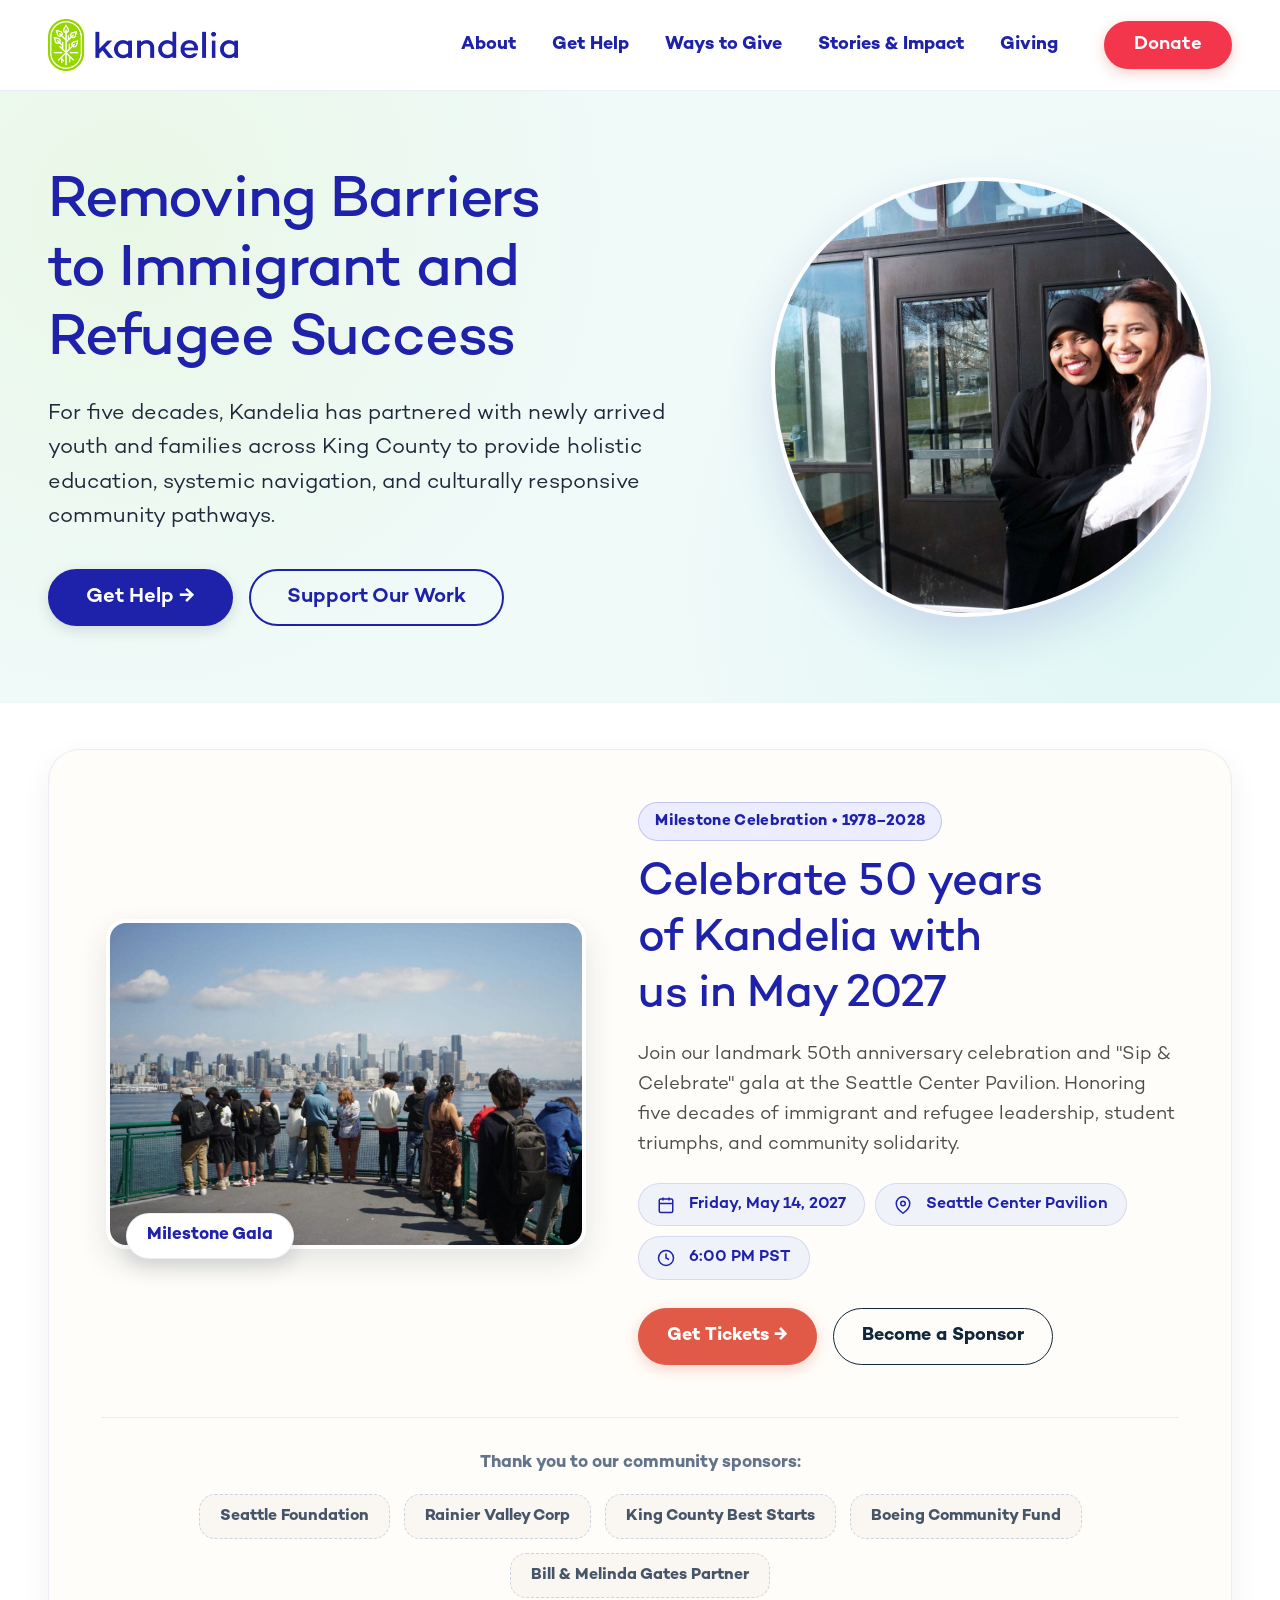
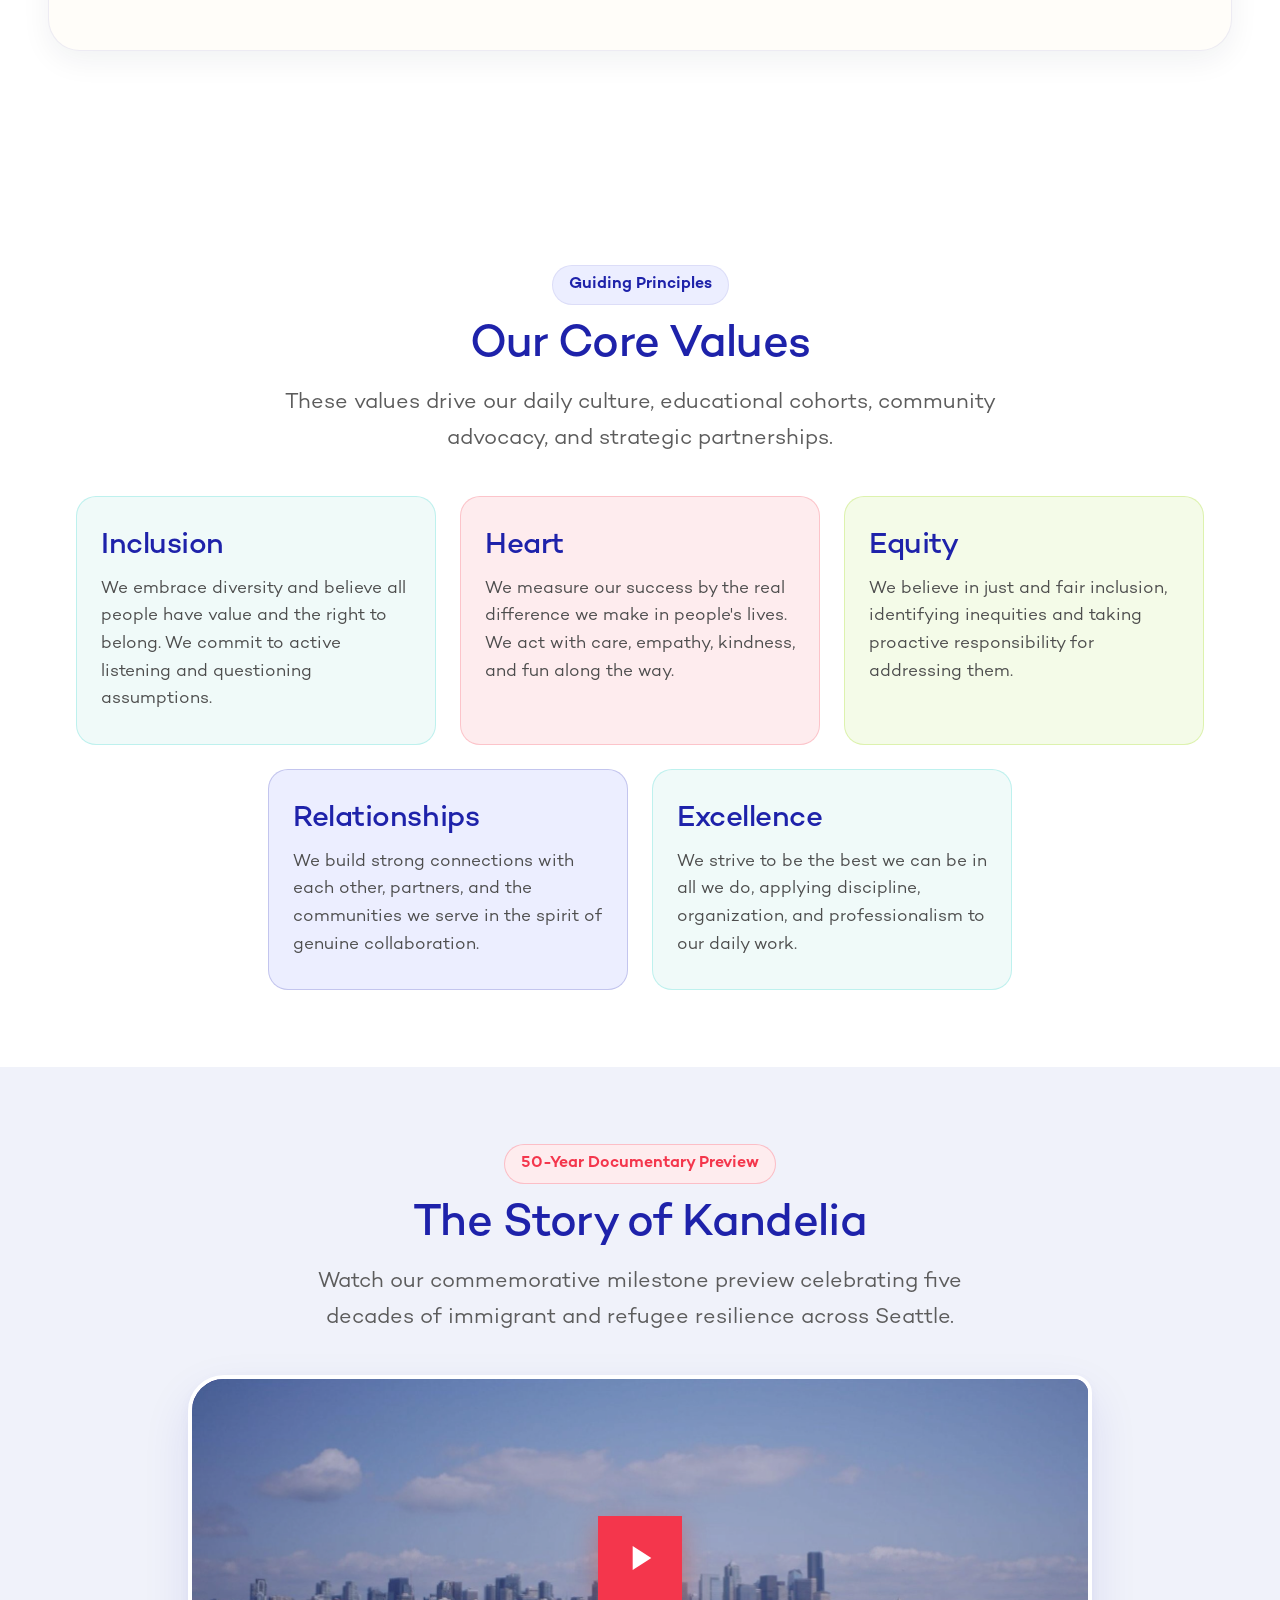
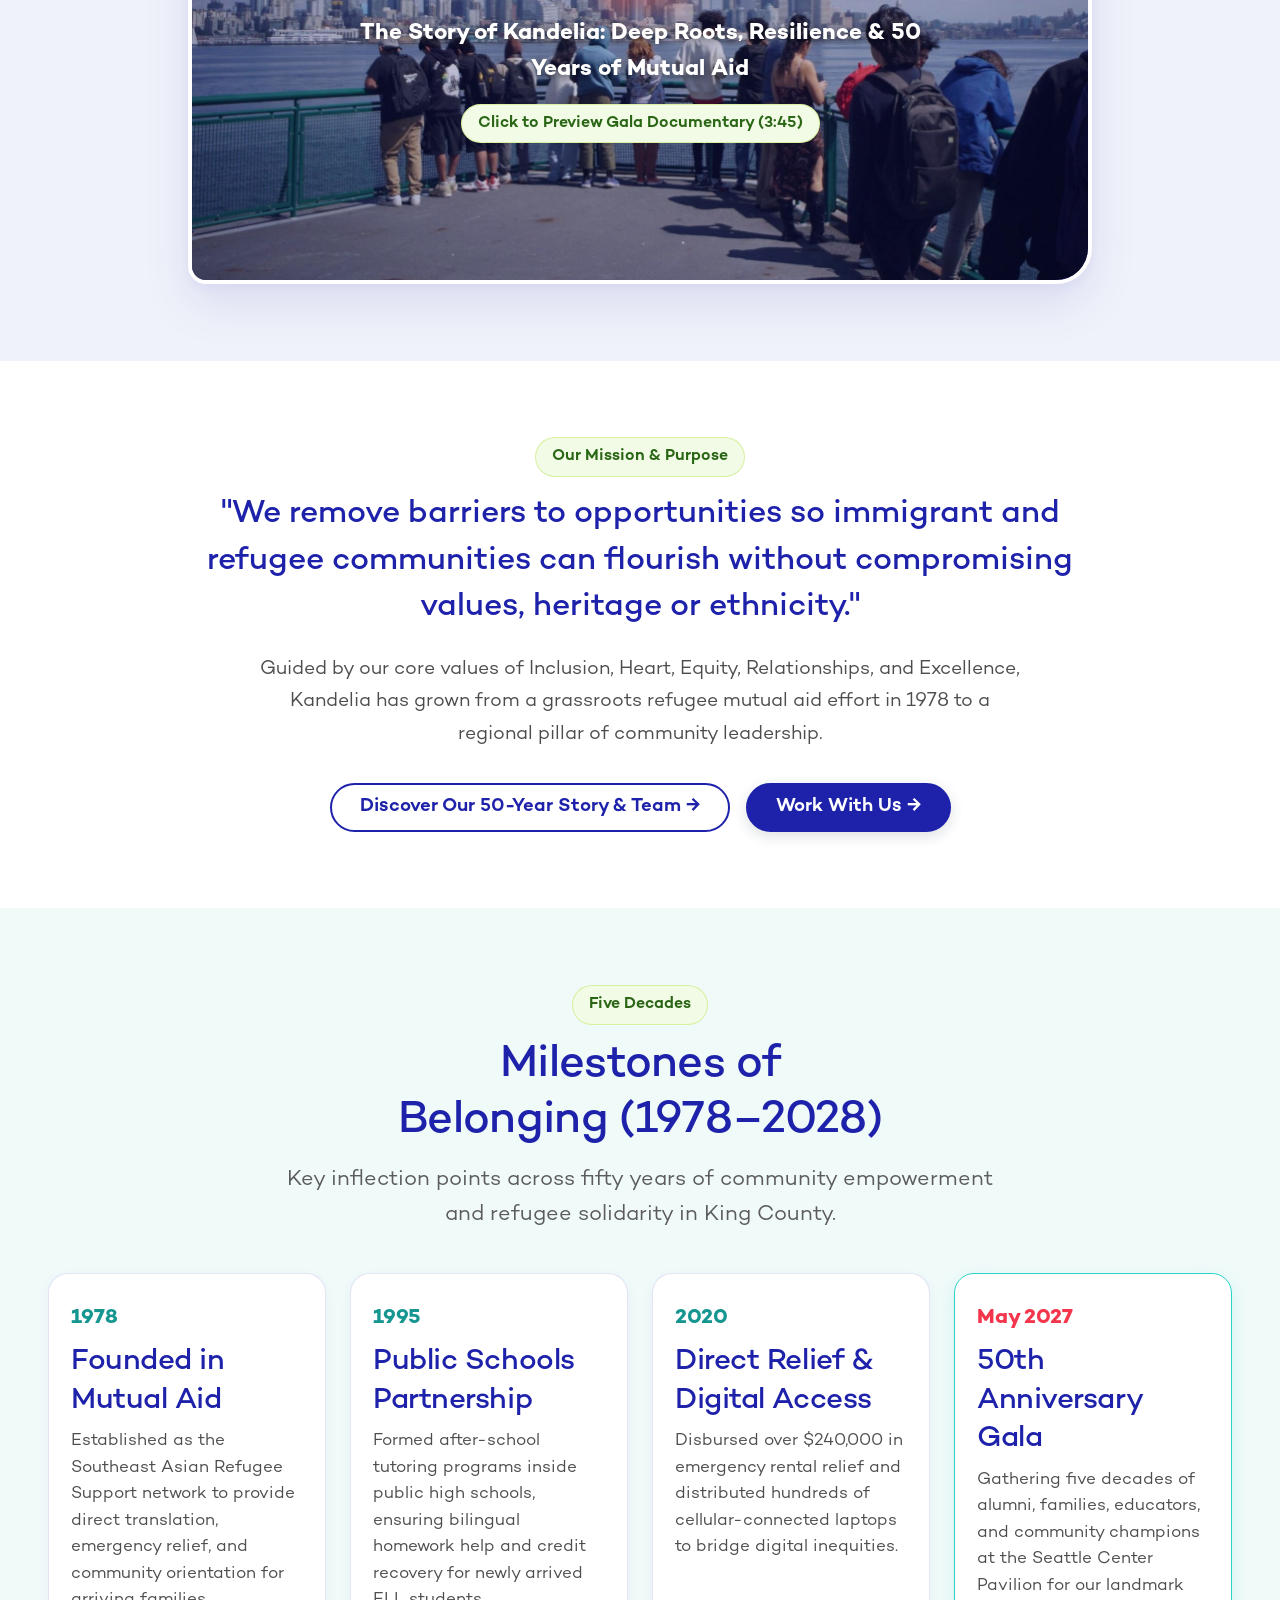
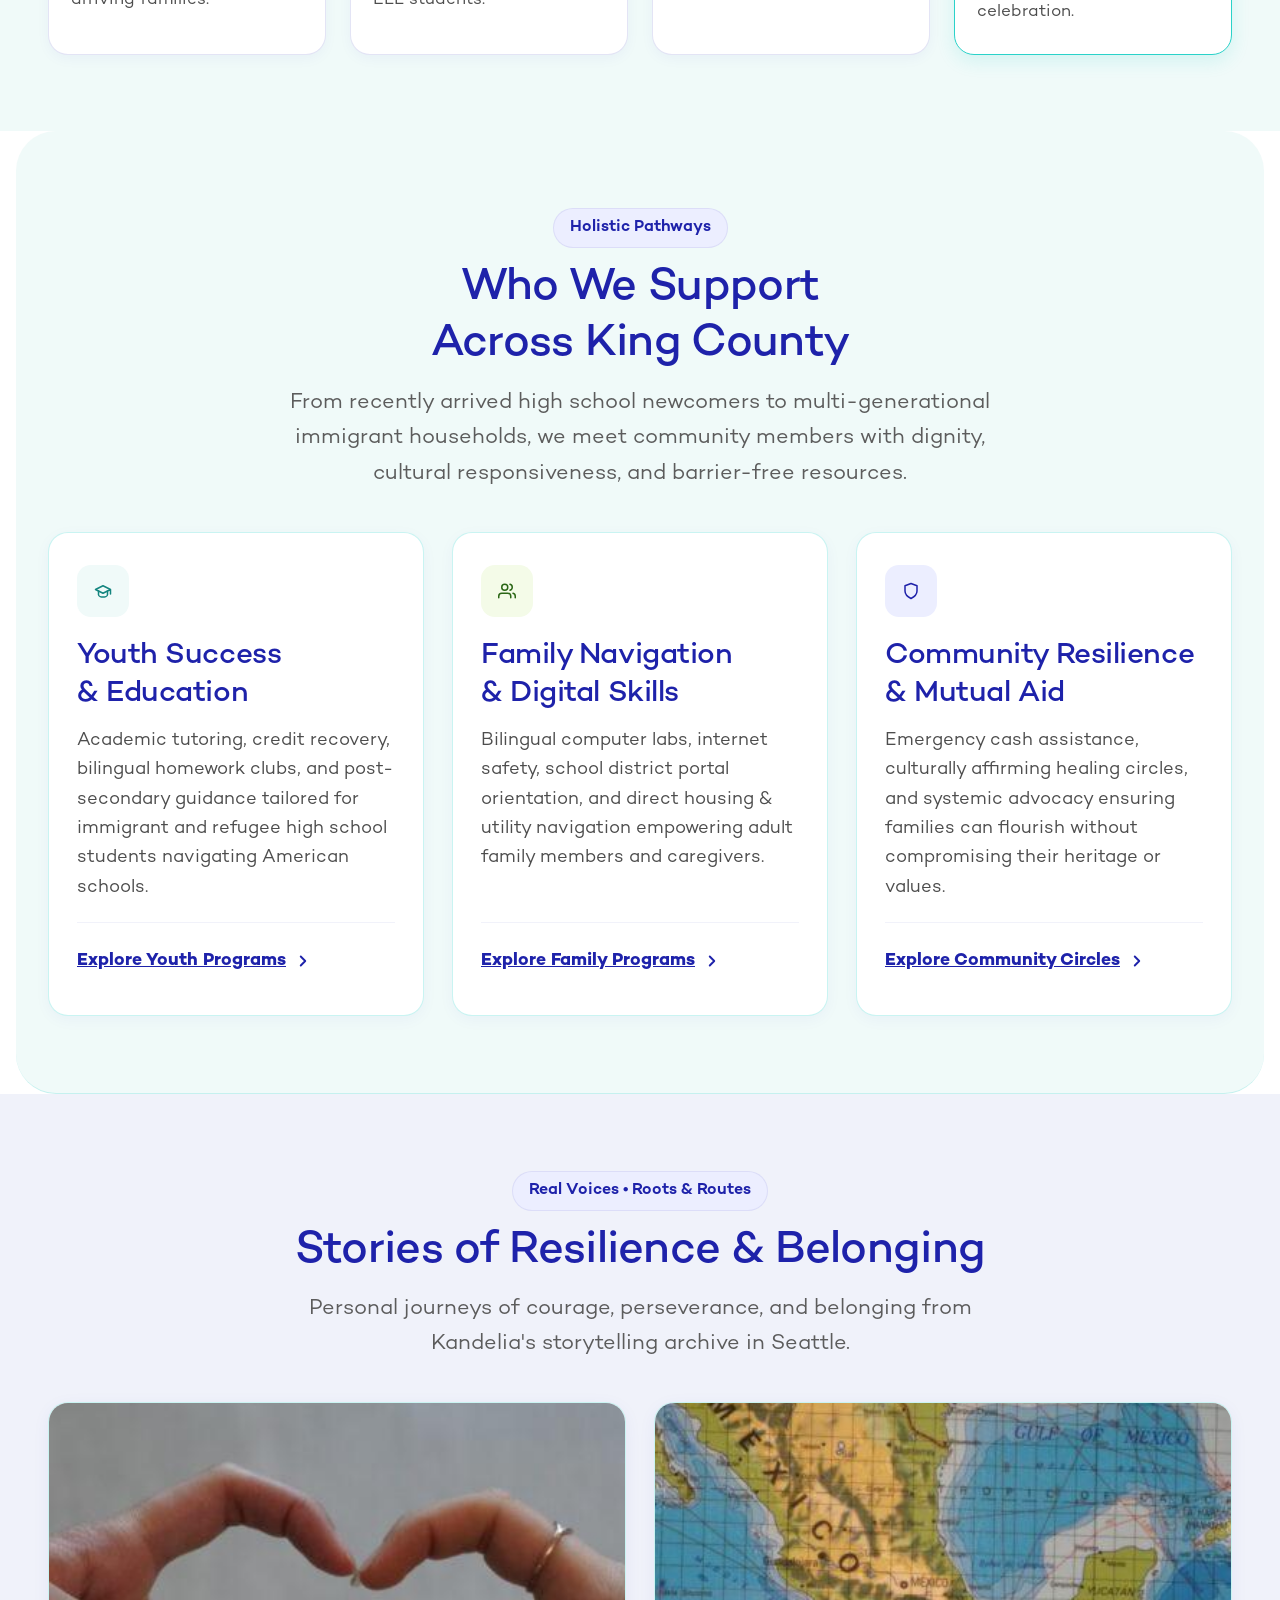
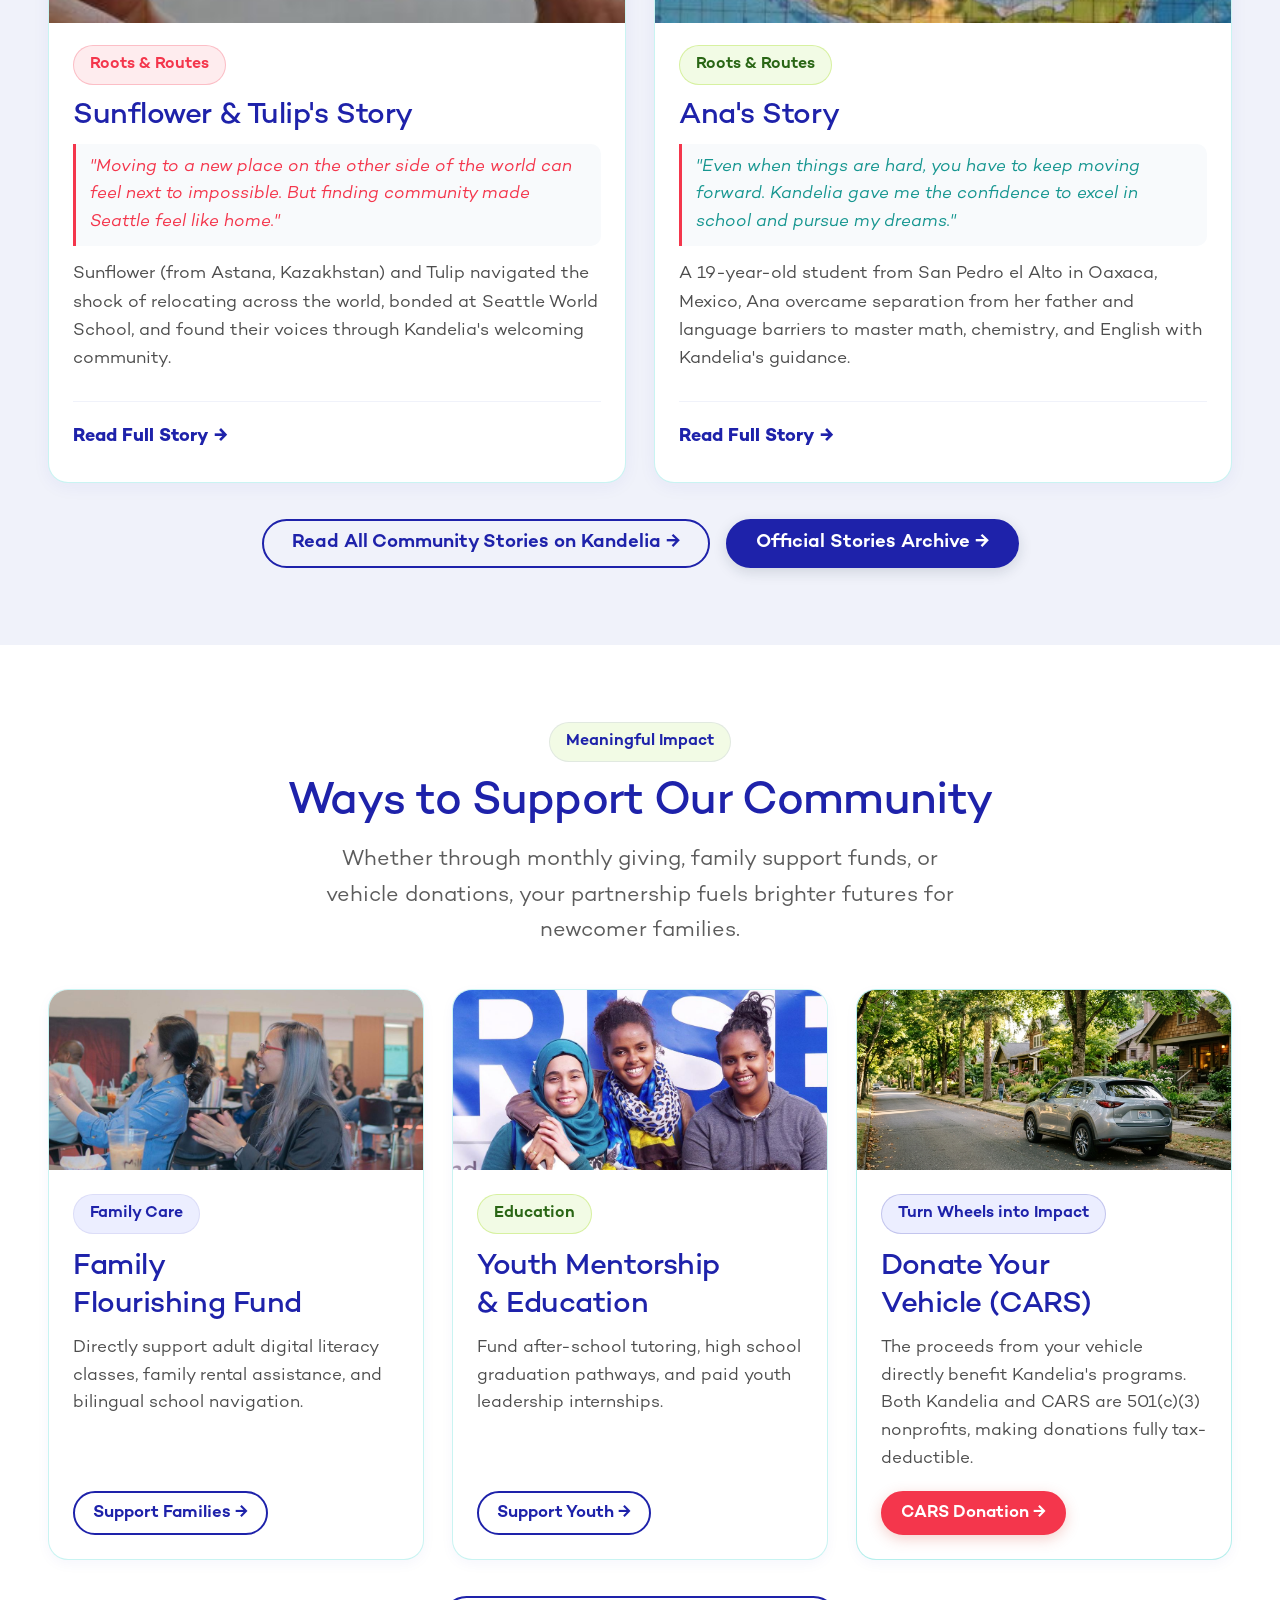
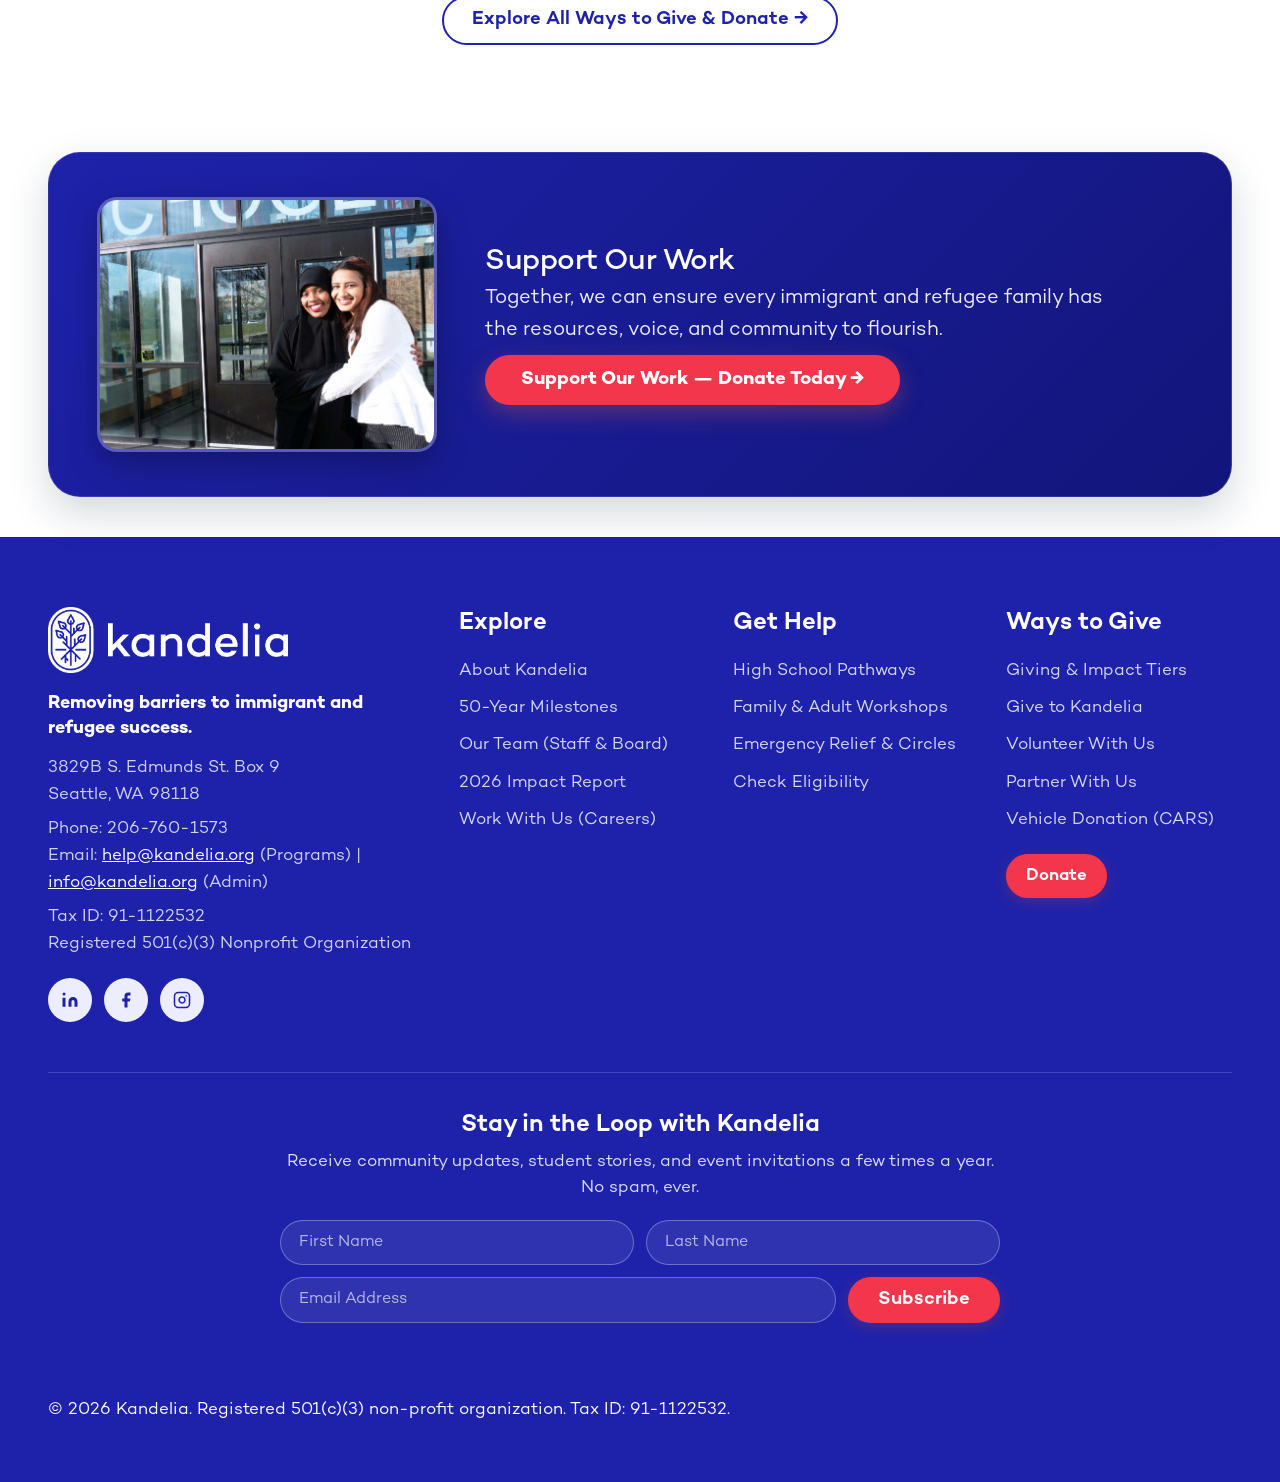
==== index.html @ 0eed70ec "feat(editorial): apply editorial typography, pull-quotes, lead-in, and 68ch line-length to Sunflower" ====
<!DOCTYPE html>
<html lang="en">
<head>
  <meta charset="UTF-8">
  <meta name="viewport" content="width=device-width, initial-scale=1.0">
  <title>Kandelia | Immigrant & Refugee Belonging in Seattle</title>
  <meta name="description" content="Kandelia removes barriers to immigrant and refugee success through holistic education, family navigation, and community equity in Seattle.">
  <link rel="icon" type="image/png" sizes="64x64" href="assets/favicon.png">
  <link rel="apple-touch-icon" sizes="512x512" href="assets/kandelia_icon_mark.png">
  <link rel="stylesheet" href="styles.css">
</head>
<body>
  <!-- Skip Link for Accessibility -->
  <a href="#main-content" class="skip-link">Skip to main content</a>
  <!-- Global Header -->
  <header class="site-header" role="banner">
    <div class="w header-container">
      <a href="/" class="brand-link" aria-label="Kandelia Home">
        <img src="assets/kandelia_logo_horizontal_no_tag_rgb.png" alt="Kandelia" class="brand-logo" width="220" height="60" style="height:52px; width:auto; display:block;">
      </a>

      <!-- Desktop Navigation Menu -->
      <nav class="main-nav" aria-label="Main Navigation">
        <div class="nav-item">
          <a href="/about" class="nav-link ">About</a>
        </div>
        <div class="nav-item">
          <a href="/get-help" class="nav-link ">Get Help</a>
        </div>
        <div class="nav-item">
          <a href="/ways-to-give" class="nav-link ">Ways to Give</a>
        </div>
        <div class="nav-item">
          <a href="/stories" class="nav-link ">Stories & Impact</a>
        </div>
        <div class="nav-item">
          <a href="/giving" class="nav-link ">Giving</a>
        </div>
      </nav>

      <a class="btn btn-coral" href="https://kandelia-bloom.kindful.com/embeds/75568458-194c-4924-8a1b-de2cd76e4f92" target="_blank" rel="noopener">Donate</a>

      <button class="mobile-toggle" id="mobile-menu-toggle" aria-expanded="false" aria-controls="mobile-navigation-drawer">
        Menu <svg class="icon menu-icon" viewBox="0 0 24 24" fill="none" stroke="currentColor" stroke-width="2.5" stroke-linecap="round" stroke-linejoin="round" aria-hidden="true"><line x1="3" y1="12" x2="21" y2="12"></line><line x1="3" y1="6" x2="21" y2="6"></line><line x1="3" y1="18" x2="21" y2="18"></line></svg>
      </button>
    </div>

    <!-- Mobile Navigation Drawer -->
    <nav class="mobile-nav-drawer" id="mobile-navigation-drawer" aria-label="Mobile Navigation">
      <a href="/" class="active">Home</a>
      <a href="/about" class="">About</a>
      <a href="/get-help" class="">Get Help</a>
      <a href="/ways-to-give" class="">Ways to Give</a>
      <a href="/stories" class="">Stories & Impact</a>
      <a href="/giving" class="">Giving & Impact Tiers</a>
      <a class="btn btn-coral btn-donate" href="https://kandelia-bloom.kindful.com/embeds/75568458-194c-4924-8a1b-de2cd76e4f92" target="_blank" rel="noopener">Donate</a>
    </nav>
  </header>
  <main id="main-content">
      <svg width="0" height="0" style="position:absolute;visibility:hidden;">
    <defs>
      <clipPath id="heart-clip" clipPathUnits="objectBoundingBox">
        <path d="M 0.5, 0.95 C 0.45, 0.90, 0.05, 0.65, 0.02, 0.38 C -0.02, 0.18, 0.12, 0.02, 0.30, 0.02 C 0.40, 0.02, 0.46, 0.08, 0.5, 0.16 C 0.54, 0.08, 0.60, 0.02, 0.70, 0.02 C 0.88, 0.02, 1.02, 0.18, 0.98, 0.38 C 0.95, 0.65, 0.55, 0.90, 0.5, 0.95 Z" />
      </clipPath>
    </defs>
  </svg>

    <!-- HERO SECTION (CLEAN: No top badge line, No stats 2x2 row, No moving dotted ring, No floating badges on photo) -->
    <section class="section-hero" id="hero">
      <div class="w hero-grid">
        <div class="hero-content">
          <h1 class="hero-title">
            Removing Barriers to Immigrant and Refugee Success
          </h1>
          <p class="hero-lead">
            For five decades, Kandelia has partnered with newly arrived youth and families across King County to provide holistic education, systemic navigation, and culturally responsive community pathways.
          </p>

          <div class="hero-actions">
            <a class="btn btn-primary btn-lg" href="/get-help">Get Help →</a>
            <a class="btn btn-outline btn-lg" href="/giving">Support Our Work</a>
          </div>
        </div>

        <div class="hero-media-wrapper">
          <div class="hero-organic-composition">
            <!-- Main Image Frame with Organic Curve (Clean photo with no floating stats or badges) -->
            <div class="hero-image-frame-enhanced">
              <img src="assets/image_1.jpeg" alt="Smiling Kandelia students outside their school in Seattle" class="hero-main-img">
            </div>
          </div>
        </div>
      </div>
    </section>

    <!-- 50TH ANNIVERSARY CELEBRATION (MAY 2027) - CLEAN SOLID PHOTO FRAME WITHOUT DOTTED/DASHED BORDER -->
    <section class="event-banner-section" id="milestone-gala">
      <div class="w">
        <div class="event-card">
          <div class="event-2col-grid">
            <!-- Left Column: Seattle skyline image with clean solid frame (No dotted/dashed lines) -->
            <div class="event-image-col">
              <div class="event-layered-image-wrap" style="position:relative;">
                <div class="event-image-frame">
                  <img src="assets/image_2.jpeg" alt="Kandelia group looking out over the Seattle skyline" loading="lazy">
                </div>
                <div class="floating-sticker event-gala-pill">Milestone Gala</div>
              </div>
            </div>

            <!-- Right Column: Event Content & CTAs -->
            <div class="event-content-col">
              <span class="event-milestone-pill">
                Milestone Celebration • 1978–2028
              </span>
              <h2 class="event-title">
                Celebrate 50 years of Kandelia with us in May 2027
              </h2>
              <p class="event-desc">
                Join our landmark 50th anniversary celebration and "Sip & Celebrate" gala at the Seattle Center Pavilion. Honoring five decades of immigrant and refugee leadership, student triumphs, and community solidarity.
              </p>

              <div class="event-meta-row">
                <span class="event-meta-pill"><svg class="icon" viewBox="0 0 24 24" fill="none" stroke="currentColor" stroke-width="2" aria-hidden="true" style="width:18px;height:18px;margin-right:6px;vertical-align:-3px;"><rect x="3" y="4" width="18" height="18" rx="2" ry="2"></rect><line x1="16" y1="2" x2="16" y2="6"></line><line x1="8" y1="2" x2="8" y2="6"></line><line x1="3" y1="10" x2="21" y2="10"></line></svg>Friday, May 14, 2027</span>
                <span class="event-meta-pill"><svg class="icon" viewBox="0 0 24 24" fill="none" stroke="currentColor" stroke-width="2" aria-hidden="true" style="width:18px;height:18px;margin-right:6px;vertical-align:-3px;"><path d="M21 10c0 7-9 13-9 13s-9-6-9-13a9 9 0 0 1 18 0z"></path><circle cx="12" cy="10" r="3"></circle></svg>Seattle Center Pavilion</span>
                <span class="event-meta-pill"><svg class="icon" viewBox="0 0 24 24" fill="none" stroke="currentColor" stroke-width="2" aria-hidden="true" style="width:18px;height:18px;margin-right:6px;vertical-align:-3px;"><circle cx="12" cy="12" r="10"></circle><polyline points="12 6 12 12 16 14"></polyline></svg>6:00 PM PST</span>
              </div>

              <div class="event-cta-row">
                <a class="event-ticket-btn" href="https://kandelia-bloom.kindful.com/embeds/75568458-194c-4924-8a1b-de2cd76e4f92" target="_blank" rel="noopener">
                  Get Tickets →
                </a>
                <a class="event-sponsor-btn" href="mailto:gala@kandelia.org?subject=Become a Sponsor for 50th Anniversary Gala">
                  Become a Sponsor
                </a>
              </div>
            </div>
          </div>

          <!-- Sponsor Row -->
          <div class="event-sponsors-section">
            <div class="event-sponsors-label">Thank you to our community sponsors:</div>
            <div class="event-sponsors-boxes">
              <div class="sponsor-dashed-box">Seattle Foundation</div>
              <div class="sponsor-dashed-box">Rainier Valley Corp</div>
              <div class="sponsor-dashed-box">King County Best Starts</div>
              <div class="sponsor-dashed-box">Boeing Community Fund</div>
              <div class="sponsor-dashed-box">Bill & Melinda Gates Partner</div>
            </div>
          </div>
        </div>
      </div>
    </section>

    <!-- CORE VALUES SECTION (5 VALUES IN BALANCED 3+2 LAYOUT - NO ORPHANED CARD) -->
    <section class="section-values" id="values" style="padding:80px 0; background-color:#FFFFFF;">
      <div class="w">
        <div class="section-header text-center" style="max-width:760px; margin:0 auto 48px;">
          <span class="badge badge-teal" style="margin-bottom:12px;">Guiding Principles</span>
          <h2>Our Core Values</h2>
          <p class="lead">These values drive our daily culture, educational cohorts, community advocacy, and strategic partnerships.</p>
        </div>

        <div class="values-even-flex">
          <div class="value-card-item" style="background:#F0FAF9; border:1px solid rgba(42,210,201,0.25);">
            <h3 style="font-size:1.25rem; color:var(--navy); margin-bottom:10px;">Inclusion</h3>
            <p style="font-size:0.96rem; color:var(--text-body); line-height:1.6; margin:0;">
              We embrace diversity and believe all people have value and the right to belong. We commit to active listening and questioning assumptions.
            </p>
          </div>
          <div class="value-card-item" style="background:#FEECEE; border:1px solid rgba(244,54,76,0.22);">
            <h3 style="font-size:1.25rem; color:var(--coral); margin-bottom:10px;">Heart</h3>
            <p style="font-size:0.96rem; color:var(--text-body); line-height:1.6; margin:0;">
              We measure our success by the real difference we make in people's lives. We act with care, empathy, kindness, and fun along the way.
            </p>
          </div>
          <div class="value-card-item" style="background:#F4FBE8; border:1px solid rgba(151,215,0,0.25);">
            <h3 style="font-size:1.25rem; color:#2A6615; margin-bottom:10px;">Equity</h3>
            <p style="font-size:0.96rem; color:var(--text-body); line-height:1.6; margin:0;">
              We believe in just and fair inclusion, identifying inequities and taking proactive responsibility for addressing them.
            </p>
          </div>
          <div class="value-card-item" style="background:#ECEEFF; border:1px solid rgba(30,34,170,0.20);">
            <h3 style="font-size:1.25rem; color:var(--navy); margin-bottom:10px;">Relationships</h3>
            <p style="font-size:0.96rem; color:var(--text-body); line-height:1.6; margin:0;">
              We build strong connections with each other, partners, and the communities we serve in the spirit of genuine collaboration.
            </p>
          </div>
          <div class="value-card-item" style="background:#F0FAF9; border:1px solid rgba(42,210,201,0.25);">
            <h3 style="font-size:1.25rem; color:#14857F; margin-bottom:10px;">Excellence</h3>
            <p style="font-size:0.96rem; color:var(--text-body); line-height:1.6; margin:0;">
              We strive to be the best we can be in all we do, applying discipline, organization, and professionalism to our daily work.
            </p>
          </div>
        </div>
      </div>
    </section>

    <!-- VIDEO EMBED SECTION (PLACED EXACTLY BETWEEN CORE VALUES AND ABOUT SECTION) -->
    <section class="section-video" id="video" style="padding:80px 0; background-color:#F0F2FA;">
      <div class="w" style="max-width:960px; margin:0 auto;">
        <div class="section-header text-center" style="max-width:760px; margin:0 auto 36px;">
          <span class="badge badge-coral" style="margin-bottom:12px;">50-Year Documentary Preview</span>
          <h2>The Story of Kandelia</h2>
          <p class="lead">Watch our commemorative milestone preview celebrating five decades of immigrant and refugee resilience across Seattle.</p>
        </div>

        <div class="video-embed-scalloped" id="kandelia-video-container" role="button" tabindex="0" aria-label="Watch video: The Story of Kandelia">
          <img class="video-poster-img" src="assets/image_2.jpeg" alt="Video preview for The Story of Kandelia" style="width:100%; height:100%; object-fit:cover;">
          <div class="video-play-overlay">
            <div class="video-flower-play-btn">
              <svg style="width:32px;height:32px;fill:currentColor;margin-left:4px;" viewBox="0 0 24 24"><polygon points="5 3 19 12 5 21 5 3"></polygon></svg>
            </div>
            <div class="video-caption">
              The Story of Kandelia: Deep Roots, Resilience & 50 Years of Mutual Aid
            </div>
            <span class="badge badge-sage" style="border:none; background:rgba(255,255,255,0.92); color:var(--navy); font-weight:700;">Click to Preview Gala Documentary (3:45)</span>
          </div>
        </div>
      </div>
    </section>

    <!-- ABOUT KANDELIA OVERVIEW TEASER -->
    <section class="section-about-teaser" style="padding:80px 0; background-color:#FFFFFF;">
      <div class="w" style="max-width:980px; margin:0 auto; text-align:center;">
        <span class="badge badge-sage" style="margin-bottom:14px;">Our Mission & Purpose</span>
        <blockquote style="font-size:clamp(1.35rem, 2.5vw, 1.85rem); line-height:1.45; color:var(--navy); font-weight:500; margin:0 0 24px; border:none; padding:0;">
          "We remove barriers to opportunities so immigrant and refugee communities can flourish without compromising values, heritage or ethnicity."
        </blockquote>
        <p style="font-size:1.08rem; color:var(--text-body); max-width:760px; margin:0 auto 32px; line-height:1.65;">
          Guided by our core values of Inclusion, Heart, Equity, Relationships, and Excellence, Kandelia has grown from a grassroots refugee mutual aid effort in 1978 to a regional pillar of community leadership.
        </p>
        <div style="display:flex; justify-content:center; gap:16px; flex-wrap:wrap;">
          <a class="btn btn-outline" href="/about">Discover Our 50-Year Story & Team →</a>
          <a class="btn btn-primary" href="/careers">Work With Us →</a>
        </div>
      </div>
    </section>

    <!-- 50-YEAR MILESTONES (EXACTLY 4 EVENLY SPACED MILESTONES) -->
    <section class="section-milestones" id="milestones" style="padding:80px 0; background-color:#F0FAF9;">
      <div class="w">
        <div class="section-header text-center" style="max-width:760px; margin:0 auto 48px;">
          <span class="badge badge-sage" style="margin-bottom:12px;">Five Decades</span>
          <h2>Milestones of Belonging (1978–2028)</h2>
          <p class="lead">Key inflection points across fifty years of community empowerment and refugee solidarity in King County.</p>
        </div>

        <div class="milestones-4grid">
          <div class="milestone-card-clean">
            <span class="milestone-year-pill">1978</span>
            <h3 style="font-size:1.2rem; color:var(--navy); margin-bottom:8px;">Founded in Mutual Aid</h3>
            <p style="font-size:0.95rem; color:var(--text-body); line-height:1.55; margin:0;">
              Established as the Southeast Asian Refugee Support network to provide direct translation, emergency relief, and community orientation for arriving families.
            </p>
          </div>

          <div class="milestone-card-clean">
            <span class="milestone-year-pill">1995</span>
            <h3 style="font-size:1.2rem; color:var(--navy); margin-bottom:8px;">Public Schools Partnership</h3>
            <p style="font-size:0.95rem; color:var(--text-body); line-height:1.55; margin:0;">
              Formed after-school tutoring programs inside public high schools, ensuring bilingual homework help and credit recovery for newly arrived ELL students.
            </p>
          </div>

          <div class="milestone-card-clean">
            <span class="milestone-year-pill">2020</span>
            <h3 style="font-size:1.2rem; color:var(--navy); margin-bottom:8px;">Direct Relief & Digital Access</h3>
            <p style="font-size:0.95rem; color:var(--text-body); line-height:1.55; margin:0;">
              Disbursed over $240,000 in emergency rental relief and distributed hundreds of cellular-connected laptops to bridge digital inequities.
            </p>
          </div>

          <div class="milestone-card-clean" style="border-color:var(--teal); box-shadow:0 6px 18px rgba(42,210,201,0.15);">
            <span class="milestone-year-pill" style="color:var(--coral);">May 2027</span>
            <h3 style="font-size:1.2rem; color:var(--navy); margin-bottom:8px;">50th Anniversary Gala</h3>
            <p style="font-size:0.95rem; color:var(--text-body); line-height:1.55; margin:0;">
              Gathering five decades of alumni, families, educators, and community champions at the Seattle Center Pavilion for our landmark celebration.
            </p>
          </div>
        </div>
      </div>
    </section>

    <!-- WHO WE HELP SECTION (EQUAL-HEIGHT BALANCED CARDS) -->
    <section class="section-who-we-help" id="who-we-help" style="padding:80px 0; background-color:#FFFFFF;">
      <div class="w">
        <div class="section-header text-center" style="max-width:760px; margin:0 auto 48px;">
          <span class="badge badge-teal" style="margin-bottom:12px;">Holistic Pathways</span>
          <h2>Who We Support Across King County</h2>
          <p class="lead">From recently arrived high school newcomers to multi-generational immigrant households, we meet community members with dignity, cultural responsiveness, and barrier-free resources.</p>
        </div>

        <div class="who-we-help-grid">
          <!-- Card 1: Youth -->
          <div class="who-card-equal">
            <div class="card-icon-wrap" style="background:#F0FAF9; color:#14857F;">
              <svg class="icon" viewBox="0 0 24 24" fill="none" stroke="currentColor" stroke-width="2" stroke-linecap="round" stroke-linejoin="round" aria-hidden="true" style="width:26px;height:26px;"><path d="M22 10v6M2 10l10-5 10 5-10 5z"></path><path d="M6 12v5c0 2 4 3 6 3s6-1 6-3v-5"></path></svg>
            </div>
            <h3>Youth Success & Education</h3>
            <p class="card-desc">
              Academic tutoring, credit recovery, bilingual homework clubs, and post-secondary guidance tailored for immigrant and refugee high school students navigating American schools.
            </p>
            <div class="card-action">
              <a href="/get-help#high-school" class="card-link-btn">
                Explore Youth Programs <svg class="icon" viewBox="0 0 24 24" fill="none" stroke="currentColor" stroke-width="2.5" stroke-linecap="round" stroke-linejoin="round" aria-hidden="true" style="width:18px;height:18px;"><polyline points="9 18 15 12 9 6"></polyline></svg>
              </a>
            </div>
          </div>

          <!-- Card 2: Family -->
          <div class="who-card-equal">
            <div class="card-icon-wrap" style="background:#F4FBE8; color:#2A6615;">
              <svg class="icon" viewBox="0 0 24 24" fill="none" stroke="currentColor" stroke-width="2" stroke-linecap="round" stroke-linejoin="round" aria-hidden="true" style="width:26px;height:26px;"><path d="M17 21v-2a4 4 0 0 0-4-4H5a4 4 0 0 0-4 4v2"></path><circle cx="9" cy="7" r="4"></circle><path d="M23 21v-2a4 4 0 0 0-3-3.87"></path><path d="M16 3.13a4 4 0 0 1 0 7.75"></path></svg>
            </div>
            <h3>Family Navigation & Digital Skills</h3>
            <p class="card-desc">
              Bilingual computer labs, internet safety, school district portal orientation, and direct housing & utility navigation empowering adult family members and caregivers.
            </p>
            <div class="card-action">
              <a href="/get-help#family" class="card-link-btn">
                Explore Family Programs <svg class="icon" viewBox="0 0 24 24" fill="none" stroke="currentColor" stroke-width="2.5" stroke-linecap="round" stroke-linejoin="round" aria-hidden="true" style="width:18px;height:18px;"><polyline points="9 18 15 12 9 6"></polyline></svg>
              </a>
            </div>
          </div>

          <!-- Card 3: Community -->
          <div class="who-card-equal">
            <div class="card-icon-wrap" style="background:#ECEEFF; color:#1F22AA;">
              <svg class="icon" viewBox="0 0 24 24" fill="none" stroke="currentColor" stroke-width="2" stroke-linecap="round" stroke-linejoin="round" aria-hidden="true" style="width:26px;height:26px;"><path d="M12 22s8-4 8-10V5l-8-3-8 3v7c0 6 8 10 8 10z"></path></svg>
            </div>
            <h3>Community Resilience & Mutual Aid</h3>
            <p class="card-desc">
              Emergency cash assistance, culturally affirming healing circles, and systemic advocacy ensuring families can flourish without compromising their heritage or values.
            </p>
            <div class="card-action">
              <a href="/get-help#community" class="card-link-btn">
                Explore Community Circles <svg class="icon" viewBox="0 0 24 24" fill="none" stroke="currentColor" stroke-width="2.5" stroke-linecap="round" stroke-linejoin="round" aria-hidden="true" style="width:18px;height:18px;"><polyline points="9 18 15 12 9 6"></polyline></svg>
              </a>
            </div>
          </div>
        </div>
      </div>
    </section>

    <!-- STORIES & IMPACT PREVIEW (AUTHENTIC STORIES LINKED TO KANDELIA.ORG & MODAL POPUP) -->
    <section class="section-stories-teaser" style="padding:80px 0; background-color:#F0F2FA;">
      <div class="w">
        <div class="section-header text-center" style="max-width:760px; margin:0 auto 40px;">
          <span class="badge badge-teal" style="margin-bottom:12px;">Real Voices • Roots & Routes</span>
          <h2>Stories of Resilience & Belonging</h2>
          <p class="lead">Personal journeys of courage, perseverance, and belonging from Kandelia's storytelling archive in Seattle.</p>
        </div>

        <div class="story-square-grid">
          <!-- Story 1: Sunflower & Tulip -->
          <div class="story-square-card open-story-reader"
               role="button" tabindex="0"
               aria-label="Read full story: Sunflower & Tulip's Story"
               data-title="Sunflower & Tulip's Story"
               data-subtitle="Friendship, Cultural Identity & New Beginnings in Seattle"
               data-image="assets/story_sunflower_tulip.jpg"
               data-quote="Moving to a new place on the other side of the world can feel next to impossible. But finding community made Seattle feel like home."
               data-story-html="
          &lt;div class=&quot;story-editorial-article&quot;&gt;
            &lt;p class=&quot;story-lead-in&quot;&gt;The students who shared their story for this piece chose to be anonymous, and are represented with their favorite flower as their name.&lt;/p&gt;
            &lt;p class=&quot;story-dropcap-para&quot;&gt;Moving to a new place is never easy, and when that place is on the other side of the world, it can feel next to impossible to adjust. That’s exactly what &lt;strong class=&quot;story-highlight&quot;&gt;Sunflower&lt;/strong&gt; and &lt;strong class=&quot;story-highlight&quot;&gt;Tulip&lt;/strong&gt;, two teens from Central Asia, faced when they left everything familiar behind and came to &lt;strong class=&quot;story-highlight&quot;&gt;Seattle&lt;/strong&gt; just over a year ago. Although they came from different countries, their stories overlap in many ways and helped them to become friends.&lt;/p&gt;
            &lt;p&gt;&lt;strong class=&quot;story-highlight&quot;&gt;Sunflower&lt;/strong&gt;, a self-described “city girl”, spent most of her life in &lt;strong class=&quot;story-highlight&quot;&gt;Astana&lt;/strong&gt;, the capital of &lt;strong class=&quot;story-highlight&quot;&gt;Kazakhstan&lt;/strong&gt;. When she and her mom decided to move to the U.S., it was important for them to find a place that felt somewhat familiar. They did tons of research when deciding where to move, looking for a community of people from &lt;strong class=&quot;story-highlight&quot;&gt;Kazakhstan&lt;/strong&gt; and people who speak &lt;strong class=&quot;story-highlight&quot;&gt;Kazakh&lt;/strong&gt; or &lt;strong class=&quot;story-highlight&quot;&gt;Russian&lt;/strong&gt;.&lt;/p&gt;
            &lt;p&gt;They soon ruled out Pennsylvania, New York, Chicago, and Alaska before settling on &lt;strong class=&quot;story-highlight&quot;&gt;Seattle&lt;/strong&gt;. Here, they felt they’d have a familiar climate while still getting the city feel, and be able to set down roots in a liberal-minded community. &lt;strong class=&quot;story-highlight&quot;&gt;Sunflower&lt;/strong&gt; shared that since she identifies as queer, she wanted to be in a city that felt welcoming and comfortable. “Younger people in Kazakhstan might be more accepting, but the older generation isn’t as open-minded.”&lt;/p&gt;
            &lt;p&gt;For &lt;strong class=&quot;story-highlight&quot;&gt;Tulip’s&lt;/strong&gt; family, the decision to move was a mix of research and connection. They considered Portland first but didn’t know anyone there to help with the immigration process. Then they found a family connection in &lt;strong class=&quot;story-highlight&quot;&gt;Seattle&lt;/strong&gt;—a friend of Tulip’s mom had a sister in the city—and that made all the difference. Even though they’d read about Seattle being expensive and rainy, they decided to take the leap.&lt;/p&gt;
            &lt;p&gt;Once they arrived, both &lt;strong class=&quot;story-highlight&quot;&gt;Sunflower&lt;/strong&gt; and &lt;strong class=&quot;story-highlight&quot;&gt;Tulip&lt;/strong&gt; realized just how different life in Seattle was from what they knew. For Sunflower, the culture shock was immediate. Homelessness was unfamiliar to her—there are no homeless people in &lt;strong class=&quot;story-highlight&quot;&gt;Astana&lt;/strong&gt;. She also noticed that Seattle at night is much darker than her hometown, where streets are lit up all the time. Public transportation in Seattle felt limited, too, compared to the efficient options back home.&lt;/p&gt;
            &lt;p&gt;&lt;strong class=&quot;story-highlight&quot;&gt;Tulip&lt;/strong&gt; struggled with how spread out everything felt, especially in &lt;strong class=&quot;story-highlight&quot;&gt;Renton&lt;/strong&gt;, where her family first settled. In her home country, “you would go into a street, and there’s market, market, market, market!”—but in Renton she had to walk for an hour both ways to get groceries. She felt like she barely saw people out and about and wondered where everyone was. Once her family moved to a more walkable neighborhood and got a car, things started to feel better.&lt;/p&gt;
            &lt;p&gt;Both &lt;strong class=&quot;story-highlight&quot;&gt;Sunflower&lt;/strong&gt; and &lt;strong class=&quot;story-highlight&quot;&gt;Tulip&lt;/strong&gt; find comfort in the foods they grew up eating. Tulip’s favorite is &lt;strong class=&quot;story-highlight&quot;&gt;mantu&lt;/strong&gt;, a Central Asian dumpling steamed with meat and onions, often served with yogurt or a flavorful sauce. Sunflower enjoys dishes like &lt;strong class=&quot;story-highlight&quot;&gt;manti&lt;/strong&gt;, which is similar to mantu, as well as &lt;strong class=&quot;story-highlight&quot;&gt;piroshky&lt;/strong&gt; (stuffed pastries) and &lt;strong class=&quot;story-highlight&quot;&gt;samsa&lt;/strong&gt; (savory baked pastry). Cooking these dishes helps them stay connected to their roots, though Sunflower admitted she is not a fan of cooking—she laughed while telling us she has even burnt soup before, yet still prepares food for her mom after a long day.&lt;/p&gt;
            &lt;p&gt;Feeling comfortable in a new country takes time. &lt;strong class=&quot;story-highlight&quot;&gt;Tulip&lt;/strong&gt; shares that it was a dream come true to move to Seattle with her family, but her first six months here were very hard. Being here with family has helped make &lt;strong class=&quot;story-highlight&quot;&gt;Seattle&lt;/strong&gt; feel like home to her. Last summer, her family went on a road trip to California, and returning to Seattle afterward felt comforting—like coming home.&lt;/p&gt;
            &lt;p&gt;&lt;strong class=&quot;story-highlight&quot;&gt;Sunflower&lt;/strong&gt; moved here with her mom, and has a slightly different experience. “In the whole USA, we have no relatives. No one.” She’s grateful for all of the friends she’s made, but she would love to meet more people her own age who speak Russian or Kazakh. She also misses her friends and family back in &lt;strong class=&quot;story-highlight&quot;&gt;Kazakhstan&lt;/strong&gt;, and worries that her young nephew is starting to forget her. Still, she hopes that once she and her mom move to a more permanent apartment without a roommate, Seattle will feel more like home.&lt;/p&gt;
            &lt;blockquote class=&quot;story-pull-quote&quot;&gt;“It was very hard for me because I had nobody over here. I had a bad feeling like ‘Will I ever find a friend here?’ Then out of nowhere a very nice person came—a Sunflower popped up.”&lt;/blockquote&gt;
            &lt;p&gt;For both &lt;strong class=&quot;story-highlight&quot;&gt;Tulip&lt;/strong&gt; and &lt;strong class=&quot;story-highlight&quot;&gt;Sunflower&lt;/strong&gt;, making new friends has helped with the adjustment to living in Seattle. Tulip remembers being perceived as a cold person and an introvert when she first arrived, even though she’s friendly and outgoing.&lt;/p&gt;
            &lt;p&gt;Both laughed while sharing how they first met at school. “I think I forced her to talk with me,” &lt;strong class=&quot;story-highlight&quot;&gt;Sunflower&lt;/strong&gt; recalls. “She yapped and yapped,” &lt;strong class=&quot;story-highlight&quot;&gt;Tulip&lt;/strong&gt; remembers, “and eventually, I talked back.” They became close friends during a trip to &lt;strong class=&quot;story-highlight&quot;&gt;Camp Orkila&lt;/strong&gt;, a Pacific Northwest favorite.&lt;/p&gt;
            &lt;p&gt;Something the two have in common is being thrust into adult responsibilities that most teenagers never experience. They became translators, navigators, and primary support for their families—managing everything from green card applications to technology challenges. “I had to grow up fast,” &lt;strong class=&quot;story-highlight&quot;&gt;Tulip&lt;/strong&gt; explains. “Dealing with debit cards, transportation passes, phone plans—things I never thought about before.” While this was challenging, Tulip also feels proud and confident she’ll be able to take care of herself if she moves to another city for college. In addition to their at-home responsibilities, both Tulip and Sunflower take classes at &lt;strong class=&quot;story-highlight&quot;&gt;Seattle World School&lt;/strong&gt; and are part of the &lt;strong class=&quot;story-highlight&quot;&gt;Running Start&lt;/strong&gt; program.&lt;/p&gt;
            &lt;blockquote class=&quot;story-pull-quote&quot;&gt;“Starting a new life is super hard and you will struggle a lot. In time it will get better, and you will finally see that you’re doing so much better than you could have imagined.”&lt;/blockquote&gt;
            &lt;p&gt;What advice would &lt;strong class=&quot;story-highlight&quot;&gt;Sunflower&lt;/strong&gt; and &lt;strong class=&quot;story-highlight&quot;&gt;Tulip&lt;/strong&gt; offer to someone moving to &lt;strong class=&quot;story-highlight&quot;&gt;Seattle&lt;/strong&gt; from another country? Brace yourself for challenges and believe that you can navigate them. Tulip acknowledges that starting fresh in a new environment is never easy, but she reminds others that it’s okay not to have everything figured out right away.&lt;/p&gt;
            &lt;p&gt;With your support, &lt;strong class=&quot;story-highlight&quot;&gt;Kandelia&lt;/strong&gt; helps students like &lt;strong class=&quot;story-highlight&quot;&gt;Tulip&lt;/strong&gt; and &lt;strong class=&quot;story-highlight&quot;&gt;Sunflower&lt;/strong&gt; find community and belonging in their new Seattle home.&lt;/p&gt;
          &lt;/div&gt;
        ">
            <div class="story-square-img-wrap">
              <img src="assets/story_sunflower_tulip.jpg" alt="Sunflower & Tulip's Story" class="story-img-square" loading="lazy">
            </div>
            <div class="story-square-body">
              <span class="badge badge-coral" style="width:fit-content; margin-bottom:6px;">Roots & Routes</span>
              <h3 style="font-size:1.35rem; color:var(--navy); margin-bottom:8px;">Sunflower & Tulip's Story</h3>
              <p style="font-style:italic; margin-bottom:8px; color:var(--coral); font-weight:600;">"Moving to a new place on the other side of the world can feel next to impossible. But finding community made Seattle feel like home."</p>
              <p style="color:var(--text-body); line-height:1.6; font-size:0.98rem;">Sunflower (from Astana, Kazakhstan) and Tulip navigated the shock of relocating across the world, bonded at Seattle World School, and found their voices through Kandelia's welcoming community.</p>
              <div style="display:flex; justify-content:flex-start; align-items:center; margin-top:16px; padding-top:12px; border-top:1px solid #F0F2FA;">
                <button class="card-link-btn" type="button" style="background:none; border:none; padding:0; cursor:pointer; font-weight:700; color:var(--navy); font-size:1rem; display:inline-flex; align-items:center; gap:6px;">
                  Read Full Story <span aria-hidden="true">→</span>
                </button>
              </div>
            </div>
          </div>

          <!-- Story 2: Ana's Story -->
          <div class="story-square-card open-story-reader"
               role="button" tabindex="0"
               aria-label="Read full story: Ana's Story"
               data-title="Ana's Story"
               data-subtitle="Courage, Chemistry & Building a Future from Oaxaca to Seattle"
               data-image="assets/story_ana.jpg"
               data-quote="Even when things are hard, you have to keep moving forward. Kandelia gave me the confidence to excel in school and pursue my dreams."
               data-story-html="
            &lt;p&gt;This story is about a student’s move from Oaxaca to Seattle. The name has been changed as requested by the student.&lt;/p&gt;
            &lt;p&gt;When we first talked to Ana, a 19-year-old who has been in Seattle only 2 months, she was a little reserved. As we asked her questions about what she liked, we got to the topic of food and that really got the conversation rolling. She easily shared her top three favorites: pozole, mole, and tamales (the mole kind). And always, paired with a Mexican coke.&lt;/p&gt;
            &lt;p&gt;Ana is from San Pedro el Alto, a small town nestled in the Central Valley of Oaxaca, Mexico. Her move to Seattle has her navigating a world very different from where she grew up. San Pedro el Alto is a close-knit community surrounded by nature, where traditions like Día de los Muertos and celebrations of the Mexican Revolution bring people together. “Here, those traditions aren’t the same,” Ana says, noting how much she misses the vibrant culture of her hometown.&lt;/p&gt;
            &lt;p&gt;The decision to come to Seattle was difficult for Ana. She had an older brother already living here, and her mom and younger brother were moving to join him. Her father, however, was staying in Mexico. Ana couldn’t imagine leaving her father alone, and at first planned to stay with him. Her little brother, who she helped raise since she was 10 years old, couldn’t understand why she wasn’t getting on the airplane with him. “He was so sad and asked me why I wasn’t leaving. He said he didn’t want to go if I wasn’t going,” she recalls. “I didn’t want him to go through that alone, so I decided I had to come.”&lt;/p&gt;
            &lt;p&gt;At first, Ana’s father was hurt by her decision to leave, and the distance has made communication challenging. Yet Ana is grateful to be with her siblings and to explore a new chapter in her life. She shared that it’s hard to live away from family, but she finds Seattle beautiful, and she’s been struck by the city’s abundance of nature.&lt;/p&gt;
            &lt;p&gt;Each day, Ana takes the bus to school, where she enjoys her math and chemistry classes. Though math can be tough, she admires her teacher’s charisma, and she loves the hands-on experiments in chemistry. After school, Ana participates in Kandelia’s Job Readiness Training program, which is helping her build skills for her future. In her free time, she likes to play basketball.&lt;/p&gt;
            &lt;p&gt;Ana finds comfort in the little things that remind her of home: the sound of rain, the trees, and even the storms, which feel familiar. However, she’s not a fan of Seattle’s early sunsets and dark winter days. And while she appreciates Seattle’s beauty, the visible homelessness near her neighborhood worries her, a sentiment shared by many of her newcomer peers.&lt;/p&gt;
            &lt;p&gt;Despite these challenges, Ana remains hopeful. She’s slowly exploring the city—from downtown Seattle to the city’s many lakes—and discovering what it means to make a new place feel like home. Her advice for others moving to Seattle? “Get used to the food – especially the tamales, which aren’t very good,” she says with a laugh. On a more serious note, Ana shared that she feels like Seattle is a good place for immigrants. Her advice is if people are coming to the US and plan to go to California, for example, she would say, “no – come to Seattle instead. There is protection and support for immigrants in Seattle.”&lt;/p&gt;
            &lt;p&gt;Ana’s Seattle chapter is just beginning, and as she adjusts to life in a new place, she’s finding her footing and discovering what it takes to build a life in a new place—one step at a time.&lt;/p&gt;
            &lt;p&gt;With your support, Kandelia helps students like Ana find community and belonging in their new Seattle home.&lt;/p&gt;
        ">
            <div class="story-square-img-wrap">
              <img src="assets/story_ana.jpg" alt="Ana's Story" class="story-img-square" loading="lazy">
            </div>
            <div class="story-square-body">
              <span class="badge badge-sage" style="width:fit-content; margin-bottom:6px;">Roots & Routes</span>
              <h3 style="font-size:1.35rem; color:var(--navy); margin-bottom:8px;">Ana's Story</h3>
              <p style="font-style:italic; margin-bottom:8px; color:var(--teal-dark); font-weight:600;">"Even when things are hard, you have to keep moving forward. Kandelia gave me the confidence to excel in school and pursue my dreams."</p>
              <p style="color:var(--text-body); line-height:1.6; font-size:0.98rem;">A 19-year-old student from San Pedro el Alto in Oaxaca, Mexico, Ana overcame separation from her father and language barriers to master math, chemistry, and English with Kandelia's guidance.</p>
              <div style="display:flex; justify-content:flex-start; align-items:center; margin-top:16px; padding-top:12px; border-top:1px solid #F0F2FA;">
                <button class="card-link-btn" type="button" style="background:none; border:none; padding:0; cursor:pointer; font-weight:700; color:var(--navy); font-size:1rem; display:inline-flex; align-items:center; gap:6px;">
                  Read Full Story <span aria-hidden="true">→</span>
                </button>
              </div>
            </div>
          </div>
        </div>

        <div style="text-align:center; margin-top:36px; display:flex; justify-content:center; gap:16px; flex-wrap:wrap;">
          <a class="btn btn-outline" href="/stories">Read All Community Stories on Kandelia →</a>
          <a class="btn btn-primary" href="/stories">Official Stories Archive →</a>
        </div>
      </div>
    </section>

    <!-- WAYS TO GIVE TEASER -->
    <section class="section-ways-teaser" style="padding:80px 0; background-color:#FFFFFF;">
      <div class="w">
        <div class="section-header text-center" style="max-width:760px; margin:0 auto 40px;">
          <span class="badge badge-green" style="margin-bottom:12px;">Meaningful Impact</span>
          <h2>Ways to Support Our Community</h2>
          <p class="lead">Whether through monthly giving, family support funds, or vehicle donations, your partnership fuels brighter futures for newcomer families.</p>
        </div>

        <div class="ways-photo-grid">
          <!-- Family Fund Card with Photo -->
          <div class="way-photo-card">
            <div class="way-photo-wrap">
              <img src="assets/image_4.jpeg" alt="Kandelia family gathering in a collaborative workshop" loading="lazy">
            </div>
            <div class="way-photo-body">
              <span class="badge badge-teal" style="width:fit-content; margin-bottom:6px;">Family Care</span>
              <h3>Family Flourishing Fund</h3>
              <p>Directly support adult digital literacy classes, family rental assistance, and bilingual school navigation.</p>
              <div class="way-photo-action">
                <a href="/ways-to-give#give" class="btn btn-outline btn-sm">Support Families →</a>
              </div>
            </div>
          </div>

          <!-- Youth Fund Card with Photo -->
          <div class="way-photo-card">
            <div class="way-photo-wrap">
              <img src="assets/image_3.jpeg" alt="Kandelia high school students smiling in a classroom" loading="lazy">
            </div>
            <div class="way-photo-body">
              <span class="badge badge-sage" style="width:fit-content; margin-bottom:6px;">Education</span>
              <h3>Youth Mentorship & Education</h3>
              <p>Fund after-school tutoring, high school graduation pathways, and paid youth leadership internships.</p>
              <div class="way-photo-action">
                <a href="/ways-to-give#give" class="btn btn-outline btn-sm">Support Youth →</a>
              </div>
            </div>
          </div>

          <!-- Vehicle Donation Card with Cover Photo -->
          <div class="way-photo-card" style="border:1.5px solid rgba(42,210,201,0.35);">
            <div class="way-photo-wrap">
              <img src="assets/vehicle_donation.jpg" alt="Charity vehicle donation supporting Kandelia programs" loading="lazy">
            </div>
            <div class="way-photo-body">
              <span class="badge badge-blue" style="width:fit-content; margin-bottom:6px;">Turn Wheels into Impact</span>
              <h3>Donate Your Vehicle (CARS)</h3>
              <p>The proceeds from your vehicle directly benefit Kandelia's programs. Both Kandelia and CARS are 501(c)(3) nonprofits, making donations fully tax-deductible.</p>
              <div class="way-photo-action">
                <a href="https://careasy.org/kandelia" target="_blank" rel="noopener noreferrer" class="btn btn-coral btn-sm">
                  CARS Donation →
                </a>
              </div>
            </div>
          </div>
        </div>

        <div style="text-align:center; margin-top:36px;">
          <a class="btn btn-outline" href="/ways-to-give">Explore All Ways to Give & Donate →</a>
        </div>
      </div>
    </section>

        <!-- Support Our Work CTA Banner (Restored Community Photo with rounded-2xl) -->
    <section class="section-support-banner" id="support-banner">
      <div class="w">
        <div class="support-banner-card">
          <!-- Left Side Visual: Community Photograph with soft rounded corners (rounded-2xl) -->
          <div class="support-banner-photo-col">
            <div class="support-banner-photo-frame">
              <img src="assets/image_1.jpeg" alt="Warm Kandelia community and refugee families" loading="lazy">
            </div>
          </div>

          <!-- Right Content Block -->
          <div class="support-banner-content-col">
            <div class="support-heading-badge-wrap">
              <h3 style="color:#FFFFFF !important;">Support Our Work</h3>
            </div>
            <p class="support-banner-lead" style="color:rgba(255,255,255,0.92) !important;">
              Together, we can ensure every immigrant and refugee family has the resources, voice, and community to flourish.
            </p>
            <div class="support-banner-action">
              <a class="btn btn-coral btn-lg support-donate-pill-btn" href="https://kandelia-bloom.kindful.com/embeds/75568458-194c-4924-8a1b-de2cd76e4f92" target="_blank" rel="noopener">Support Our Work — Donate Today →</a>
            </div>
          </div>
        </div>
      </div>
    </section>
  </main>
  <!-- Global Footer -->
  <footer class="site-footer" id="contact" role="contentinfo">
    <div class="w">
      <div class="footer-grid">
        <div class="footer-brand">
          <!-- Plain white logo as shared by Xochilt (Google Drive: 1rX6tPUveHnbeSscp83D18zBBQDMcJrO2), unconstrained horizontal layout, transparent background -->
          <div class="footer-logo-wrap-clean">
            <img src="assets/kandelia_logo_horizontal_no_tag_reverse.png" alt="Kandelia" width="240" height="66" style="width:100%; max-width:240px; height:auto; display:block;">
          </div>
          <div class="footer-tagline">
            Removing barriers to immigrant and refugee success.
          </div>
          <div class="footer-contact-info">
            <p>3829B S. Edmunds St. Box 9<br>Seattle, WA 98118</p>
            <p>Phone: 206-760-1573<br>Email: <a href="mailto:help@kandelia.org" style="color:#fff;">help@kandelia.org</a> (Programs) | <a href="mailto:info@kandelia.org" style="color:#fff;">info@kandelia.org</a> (Admin)</p>
            <p>Tax ID: 91-1122532<br><span style="white-space:nowrap;">Registered 501(c)(3) Nonprofit Organization</span></p>
          </div>
          <div class="newsletter-social-icons" style="margin-top:14px;">
            <a href="https://linkedin.com/company/kandelia" target="_blank" rel="noopener" class="social-circle-btn" aria-label="LinkedIn">
              <svg class="icon" viewBox="0 0 24 24" fill="currentColor"><path d="M16 8a6 6 0 0 1 6 6v7h-4v-7a2 2 0 0 0-2-2 2 2 0 0 0-2 2v7h-4v-7a6 6 0 0 1 6-6z"></path><rect x="2" y="9" width="4" height="12"></rect><circle cx="4" cy="4" r="2"></circle></svg>
            </a>
            <a href="https://facebook.com/kandelia" target="_blank" rel="noopener" class="social-circle-btn" aria-label="Facebook">
              <svg class="icon" viewBox="0 0 24 24" fill="currentColor"><path d="M18 2h-3a5 5 0 0 0-5 5v3H7v4h3v8h4v-8h3l1-4h-4V7a1 1 0 0 1 1-1h3z"></path></svg>
            </a>
            <a href="https://instagram.com/kandelia" target="_blank" rel="noopener" class="social-circle-btn" aria-label="Instagram">
              <svg class="icon" viewBox="0 0 24 24" fill="none" stroke="currentColor" stroke-width="2" stroke-linecap="round" stroke-linejoin="round"><rect x="2" y="2" width="20" height="20" rx="5" ry="5"></rect><path d="M16 11.37A4 4 0 1 1 12.63 8 4 4 0 0 1 16 11.37z"></path><line x1="17.5" y1="6.5" x2="17.51" y2="6.5"></line></svg>
            </a>
          </div>
        </div>

        <div class="footer-col">
          <h4>Explore</h4>
          <ul>
            <li><a href="/about">About Kandelia</a></li>
            <li><a href="/about#history">50-Year Milestones</a></li>
            <li><a href="/about#team">Our Team (Staff & Board)</a></li>
            <li><a href="/about#impact-report">2026 Impact Report</a></li>
            <li><a href="/careers">Work With Us (Careers)</a></li>
          </ul>
        </div>

        <div class="footer-col">
          <h4>Get Help</h4>
          <ul>
            <li><a href="/get-help#high-school">High School Pathways</a></li>
            <li><a href="/get-help#family">Family & Adult Workshops</a></li>
            <li><a href="/get-help#community">Emergency Relief & Circles</a></li>
            <li><a href="/get-help#eligibility">Check Eligibility</a></li>
          </ul>
        </div>

        <div class="footer-col">
          <h4>Ways to Give</h4>
          <ul>
            <li><a href="/giving">Giving & Impact Tiers</a></li>
            <li><a href="/ways-to-give#give">Give to Kandelia</a></li>
            <li><a href="/ways-to-give#volunteer">Volunteer With Us</a></li>
            <li><a href="/ways-to-give#partner">Partner With Us</a></li>
            <li><a href="https://careasy.org/kandelia" target="_blank" rel="noopener noreferrer">Vehicle Donation (CARS)</a></li>
          </ul>
          <div style="margin-top:20px;">
            <a class="btn btn-coral btn-sm" href="https://kandelia-bloom.kindful.com/embeds/75568458-194c-4924-8a1b-de2cd76e4f92" target="_blank" rel="noopener">Donate</a>
          </div>
        </div>
      </div>

      <!-- Stay in the Loop Newsletter Signup (Integrated at bottom of footer across all pages) -->
      <div class="footer-stay-in-loop">
        <div style="max-width:720px; margin:0 auto; text-align:center;">
          <h4 style="font-size:1.35rem; color:#FFFFFF; margin-bottom:8px; font-weight:700;">Stay in the Loop with Kandelia</h4>
          <p style="font-size:0.95rem; color:rgba(255,255,255,0.85); margin-bottom:18px; line-height:1.5;">Receive community updates, student stories, and event invitations a few times a year. No spam, ever.</p>
          <form class="footer-stay-in-loop-form" onsubmit="event.preventDefault(); handleFooterNewsletter(this);">
            <input type="text" name="first_name" class="footer-stay-in-loop-input" placeholder="First Name" required>
            <input type="text" name="last_name" class="footer-stay-in-loop-input" placeholder="Last Name" required>
            <input type="email" name="email" class="footer-stay-in-loop-input" placeholder="Email Address" required>
            <button type="submit" class="btn btn-coral" style="border-radius:30px; padding:12px 28px; font-weight:700; cursor:pointer;">Subscribe</button>
            <div class="footer-newsletter-feedback" role="alert" style="width:100%; text-align:center; margin-top:10px; font-size:0.92rem; min-height:22px;"></div>
          </form>
        </div>
      </div>

      <div class="footer-bottom">
        <div>
          &copy; <span id="copyright-year">2026</span> Kandelia. Registered 501(c)(3) non-profit organization. Tax ID: 91-1122532.
        </div>
        <div class="footer-bottom-links">
          <a href="#">Privacy Policy</a>
          <a href="#">Terms of Use</a>
          <a href="/about#impact-report">Financial Transparency</a>
        </div>
      </div>
    </div>
  </footer>

  <!-- Global Modal Overlay (Accessible pop-ups for bios, stories, and videos) -->
  <div class="modal-overlay" id="global-modal-overlay" aria-hidden="true" role="dialog" aria-modal="true" aria-labelledby="modal-title">
    <div class="modal-dialog">
      <div class="modal-header">
        <h3 id="modal-title">Modal Title</h3>
        <button class="modal-close-btn" id="modal-close-button" aria-label="Close modal">&times;</button>
      </div>
      <div class="modal-body" id="modal-content-area" style="padding: 28px 36px 36px;"></div>
    </div>
  </div>

  <script src="script.js"></script>
</body>
</html>
---- styles.css ----
/* ==========================================================================
   OFFICIAL KANDELIA BRAND GUIDE TYPOGRAPHY & COLOR SYSTEM
   Extracted directly from Kandelia Brand Guide PDF
   Typography: Campton (Book 400, Medium 500, Bold 700) | Secondary: Arial
   Palette: Pantone 2736C (#1E22AA), Pantone 375C (#97D700),
            Pantone 1787C (#F4364C), Pantone 3252C (#2AD2C9),
            Pantone 7421C (#651D32), Black 70% (#4D4D4D),
            White (#FFFFFF)
   ========================================================================== */

@font-face {
  font-family: 'Campton';
  font-style: normal;
  font-weight: 300;
  font-display: swap;
  src: url('assets/fonts/CamptonLight.otf') format('opentype');
}

@font-face {
  font-family: 'Campton';
  font-style: normal;
  font-weight: 400;
  font-display: swap;
  src: url('assets/fonts/CamptonBook.otf') format('opentype');
}

@font-face {
  font-family: 'Campton';
  font-style: italic;
  font-weight: 400;
  font-display: swap;
  src: url('assets/fonts/CamptonBookItalic.otf') format('opentype');
}

@font-face {
  font-family: 'Campton';
  font-style: normal;
  font-weight: 500;
  font-display: swap;
  src: url('assets/fonts/CamptonMedium.otf') format('opentype');
}

@font-face {
  font-family: 'Campton';
  font-style: italic;
  font-weight: 500;
  font-display: swap;
  src: url('assets/fonts/CamptonMediumItalic.otf') format('opentype');
}

@font-face {
  font-family: 'Campton';
  font-style: normal;
  font-weight: 600;
  font-display: swap;
  src: url('assets/fonts/CamptonSemiBold.otf') format('opentype');
}

@font-face {
  font-family: 'Campton';
  font-style: normal;
  font-weight: 700;
  font-display: swap;
  src: url('assets/fonts/CamptonBold.otf') format('opentype');
}

:root {
  /* Official Brand Palette (Kandelia Brand Guide - Page 9) */
  --blue: #1E22AA;              /* PANTONE 2736C */
  --green: #97D700;             /* PANTONE 375C */
  --coral: #F4364C;             /* PANTONE 1787C */
  --teal: #2AD2C9;              /* PANTONE 3252C */
  --wine: #651D32;              /* PANTONE 7421C */
  --text-dark: #4D4D4D;         /* BLACK 70% */
  --white: #FFFFFF;

  /* Typography (Brand Guide - Page 10) */
  --font-brand: 'Campton', Arial, sans-serif;
  --font-fallback: Arial, sans-serif;

  /* Core Layout Hierarchy */
  --navy: #1E22AA;
  --navy-dark: #12157A;
  --navy-light: #2E33C4;
  --charcoal: #1E293B;
  --text-main: #1E22AA;
  --text-body: #4D4D4D;
  --text-muted: #5C5C5C;
  --text-subtle: #737373;
  --text-inverse: #FFFFFF;

  /* Primary Brand Buttons & Action Accents */
  --coral-hover: #D9233A;
  --coral-soft: #FEECEE;
  --coral-tint: #FEF3F5;

  /* Primary Brand Green (Pantone 375C) */
  --green-dark: #2A6615;
  --green-soft: #F2FBE5;
  --green-tint: #F6FDEB;

  /* Secondary Brand Accents (Pantone 3252C Teal & Pantone 7421C Wine) */
  --teal-dark: #169690;
  --teal-soft: #E6FAF9;
  --teal-tint: #F0FAF9;

  --wine-dark: #4D1224;
  --wine-soft: #F6DCE2;
  --wine-tint: #FAF0F3;

  --blue-soft: #ECEEFF;
  --blue-tint: #F0F2FA;

  /* Soft brand tint replacing non-brand yellow/gold */
  --gold: #2AD2C9;
  --gold-soft: #E6FAF9;

  /* Brand Tints Replacing Beige/Cream */
  --bg-cream: #FFFFFF;
  --bg-sand-light: #F0FAF9;
  --bg-sand: #ECEEFF;
  --bg-white: #FFFFFF;
  --bg-sage-tint: #F2FBE5;
  --bg-sky-tint: #F0FAF9;
  --bg-tint-warm: #FFFFFF;

  /* Subtle Tinted Borders & Dividers */
  --border-light: rgba(30, 34, 170, 0.08);
  --border-medium: rgba(30, 34, 170, 0.14);
  --border-strong: rgba(30, 34, 170, 0.22);
  --border-teal-subtle: rgba(42, 210, 201, 0.28);
  --border-green-subtle: rgba(151, 215, 0, 0.32);
  --border-coral-subtle: rgba(244, 54, 76, 0.22);
  --border-blue-subtle: rgba(30, 34, 170, 0.16);

  --shadow-subtle: 0 4px 16px rgba(30, 34, 170, 0.04);
  --shadow-card: 0 10px 30px rgba(30, 34, 170, 0.06), 0 2px 6px rgba(30, 34, 170, 0.03);
  --shadow-float: 0 20px 48px rgba(30, 34, 170, 0.10), 0 4px 12px rgba(30, 34, 170, 0.04);
  --shadow-modal: 0 25px 60px rgba(10, 23, 36, 0.35);

  --radius-pill: 9999px;
  --radius-badge: 9999px;
  --radius-card: 28px;
  --radius-card-lg: 32px;
  --radius-container: 40px;
  --radius-image: 28px;
  --radius-arch: 36px 36px 120px 36px;

  --space-1: 4px;
  --space-2: 8px;
  --space-3: 12px;
  --space-4: 16px;
  --space-5: 20px;
  --space-6: 24px;
  --space-8: 32px;
  --space-10: 40px;
  --space-12: 48px;
  --space-16: 64px;
  --space-20: 80px;
  --space-24: 96px;

  --transition-fast: 150ms ease;
  --transition-base: 250ms cubic-bezier(0.16, 1, 0.3, 1);
  --transition-smooth: 400ms cubic-bezier(0.16, 1, 0.3, 1);
}

/* ==========================================================================
   STRICT TYPOGRAPHY & FONT WEIGHTS OVERHAUL (Lighter, Cleaner Aesthetic)
   ========================================================================== */
*, *::before, *::after {
  box-sizing: border-box;
  margin: 0;
  padding: 0;
  font-family: var(--font-brand);
}

body {
  font-family: var(--font-brand) !important;
  font-weight: 400 !important;
  color: var(--text-body) !important;
  background-color: #FFFFFF !important;
  line-height: 1.6 !important;
  -webkit-font-smoothing: antialiased;
  -moz-osx-font-smoothing: grayscale;
}

/* Drop heavy/ultra-bold weights. Set headlines to Book/Medium (400/500) */
h1, h2, h3,
.hero-title,
.event-title,
.section-header-center h2,
.section-header-center h3 {
  font-family: var(--font-brand) !important;
  font-weight: 500 !important; /* Campton Medium */
  color: var(--navy) !important;
  letter-spacing: -0.015em !important;
}

/* Subheads to Bold (700) only */
h4, h5, h6,
.subhead,
.board-role,
.staff-role,
.impact-stat-label,
b, strong {
  font-family: var(--font-brand) !important;
  font-weight: 700 !important;
  color: var(--navy);
}

/* Body text, paragraphs, lists to Book (400) */
p, li, .hero-lead, .event-desc, .lead, .details-content {
  font-family: var(--font-brand) !important;
  font-weight: 400 !important;
  color: var(--text-body);
}

/* Buttons and Badges - Clean and legible */
.btn, .badge, .event-meta-pill, .event-ticket-btn, .event-sponsor-btn {
  font-family: var(--font-brand) !important;
  font-weight: 600 !important;
}

/* Drop all 800 weights */
* {
  font-weight: inherit;
}

/* Global SVG line icons normalization */
svg.icon, .icon {
  width: 18px;
  height: 18px;
  min-width: 18px;
  min-height: 18px;
  max-width: 18px;
  max-height: 18px;
  flex-shrink: 0;
  display: inline-block;
  vertical-align: middle;
}

/* ==========================================================================
   SECTION BACKGROUND TINTS (No Default Beige/Cream - 8-15% Brand Tints)
   ========================================================================== */
.section-hero {
  background-color: #F0FAF9 !important; /* Soft Turquoise 9% */
  background-image: radial-gradient(circle at 10% 20%, rgba(151, 215, 0, 0.08) 0%, transparent 40%),
                    radial-gradient(circle at 90% 80%, rgba(42, 210, 201, 0.09) 0%, transparent 40%) !important;
  padding: 60px 0 80px;
  position: relative;
}

.section-event-hero {
  background-color: #F0F2FA !important; /* Soft Blue 6% */
  border-top: 1px solid rgba(30, 34, 170, 0.08) !important;
  border-bottom: 1px solid rgba(30, 34, 170, 0.08) !important;
}

.section-who-we-help {
  background-color: #F0FAF9 !important; /* Soft Mint/Turquoise 8% */
  border-bottom: 1px solid rgba(42, 210, 201, 0.22) !important;
}

.section-impact {
  background-color: #FFFFFF !important; /* Clean White */
  border-bottom: 1px solid rgba(151, 215, 0, 0.25) !important;
}

.section-testimonials {
  background-color: #F4FBE8 !important; /* Soft Green 8% */
  border-bottom: 1px solid rgba(151, 215, 0, 0.22) !important;
}

.section-support-banner {
  background-color: #FFFFFF !important;
  padding: 30px 0 40px !important;
}

.support-banner-card {
  background: linear-gradient(135deg, #1E22AA 0%, #161A8A 100%) !important;
  border: 1px solid rgba(42, 210, 201, 0.3) !important;
}

.section-about {
  background-color: #F0F2FA !important; /* Soft Blue 6% */
  padding: 65px 0 35px !important;
}

.section-get-support {
  background-color: #F0FAF9 !important; /* Soft Turquoise 8% */
  border-bottom: 1px solid rgba(42, 210, 201, 0.18) !important;
  padding: 45px 0 75px !important;
}

.section-get-involved {
  background-color: #F4FBE8 !important; /* Soft Green 8% */
  padding: 70px 0 80px !important;
}

.section-stories {
  background-color: #FFFFFF !important; /* Clean White */
  padding: 80px 0 90px !important;
}

.section-careers {
  background-color: #F0FAF9 !important; /* Soft Turquoise 8% */
  padding: 80px 0 90px !important;
}

.site-footer {
  background-color: #1E22AA !important; /* Official Navy */
  color: #FFFFFF !important;
}

/* ==========================================================================
   COLOR SCRUBBING & BRAND ACCENTS
   ========================================================================== */

/* Scrub Yellow/Gold Tags */
.event-milestone-pill {
  background: #ECEEFF !important; /* Soft brand blue */
  color: #1E22AA !important;
  border: 1px solid rgba(30, 34, 170, 0.20) !important;
}

.badge-gold, .tier-gold-badge {
  background: #ECEEFF !important;
  color: #1E22AA !important;
  border: 1px solid rgba(30, 34, 170, 0.20) !important;
}

.badge-sage {
  background: #F2FBE5 !important;
  color: #2A6615 !important;
  border: 1px solid rgba(151, 215, 0, 0.30) !important;
}

.badge-coral {
  background: #FEECEE !important;
  color: #F4364C !important;
  border: 1px solid rgba(244, 54, 76, 0.25) !important;
}

/* Event section image backing - Dotted/dashed lines removed as per client feedback */
.event-image-backing {
  display: none !important;
  border: none !important;
}

.event-hero-image-wrap {
  border: none !important;
  background: transparent !important;
  border-radius: 28px !important;
}

/* Stat Numbers - Official Brand Colors Only */
.stat-number, .impact-stat-number {
  font-family: var(--font-brand) !important;
  font-weight: 700 !important;
}

.impact-badge-card:nth-child(1) .impact-stat-number { color: #1E22AA !important; }
.impact-badge-card:nth-child(2) .impact-stat-number { color: #97D700 !important; }
.impact-badge-card:nth-child(3) .impact-stat-number { color: #2AD2C9 !important; }
.impact-badge-card:nth-child(4) .impact-stat-number { color: #F4364C !important; }

.stat-item:nth-child(1) .stat-number { color: #1E22AA !important; }
.stat-item:nth-child(2) .stat-number { color: #97D700 !important; }
.stat-item:nth-child(3) .stat-number { color: #2AD2C9 !important; }
.stat-item:nth-child(4) .stat-number { color: #F4364C !important; }

/* Stat card backgrounds */
.stat-card:nth-child(1) { background: #ECEEFF !important; border: 1.5px solid rgba(30, 34, 170, 0.16) !important; }
.stat-card:nth-child(2) { background: #F0FAF9 !important; border: 1.5px solid rgba(42, 210, 201, 0.24) !important; }
.stat-card:nth-child(3) { background: #F4FBE8 !important; border: 1.5px solid rgba(151, 215, 0, 0.24) !important; }
.stat-card:nth-child(4) { background: #FEF3F5 !important; border: 1.5px solid rgba(244, 54, 76, 0.18) !important; }

/* Board Card Avatar Tints */
.board-card:nth-child(1) .board-avatar { background: #ECEEFF !important; color: #1E22AA !important; }
.board-card:nth-child(2) .board-avatar { background: #E6FAF9 !important; color: #14857F !important; }
.board-card:nth-child(3) .board-avatar { background: #F2FBE5 !important; color: #466B00 !important; }
.board-card:nth-child(4) .board-avatar { background: #FEECEE !important; color: #B81B2D !important; }
.board-card:nth-child(5) .board-avatar { background: #ECEEFF !important; color: #1E22AA !important; }
.board-card:nth-child(6) .board-avatar { background: #E6FAF9 !important; color: #14857F !important; }

/* ==========================================================================
   CRITICAL BUG FIXES & LAYOUT CORRECTIONS
   ========================================================================== */

/* Bug 1: Eligibility Box Clean Rendering */
.eligibility-box {
  background: #FFFFFF !important;
  border-radius: 20px !important;
  padding: 24px 28px !important;
  margin-top: 24px !important;
  border: 1px solid var(--border-light) !important;
  margin-bottom: 24px !important;
}

.eligibility-box b {
  display: block !important;
  font-size: 1.05rem !important;
  font-weight: 700 !important;
  color: var(--navy) !important;
  margin-bottom: 10px !important;
}

.eligibility-box ul {
  list-style-type: disc !important;
  list-style-position: outside !important;
  padding-left: 22px !important;
  margin: 10px 0 14px 0 !important;
}

.eligibility-box li {
  display: list-item !important;
  position: static !important;
  line-height: 1.6 !important;
  margin-bottom: 8px !important;
  padding: 0 !important;
  color: var(--text-body) !important;
}

/* Bug 2: Milestones Timeline Badge (No clipping for 2000s) */
.timeline-shape-badge {
  width: 76px !important;
  height: 64px !important;
  min-width: 76px !important;
  display: grid !important;
  place-items: center !important;
  font-size: 1.05rem !important;
  font-weight: 700 !important;
  margin-bottom: 14px !important;
  color: var(--navy) !important;
  padding: 0 4px !important;
  transition: transform var(--transition-fast) !important;
}

/* Bug 6: Board of Directors Vertical Gap */
.board-grid {
  display: grid !important;
  grid-template-columns: repeat(3, 1fr) !important;
  row-gap: 36px !important;
  column-gap: 28px !important;
  margin-bottom: 48px !important;
}

@media (max-width: 1024px) {
  .board-grid {
    grid-template-columns: repeat(2, 1fr) !important;
    row-gap: 32px !important;
    column-gap: 24px !important;
  }
}

@media (max-width: 640px) {
  .board-grid {
    grid-template-columns: 1fr !important;
    row-gap: 24px !important;
  }
}

/* Bug 7: Eliminate empty beige band before Get Support */
.section-about {
  padding: 65px 0 30px !important;
}

.section-get-support {
  padding: 40px 0 75px !important;
}

/* Bug 8: Work With Us Cards - Qualifications full visibility */
.job-card {
  align-items: flex-start !important;
  padding: 32px !important;
}

.job-info {
  flex: 1 !important;
  min-width: 0 !important;
}

.job-info p {
  line-height: 1.6 !important;
  margin-bottom: 10px !important;
}

.job-qualifications {
  font-size: 0.94rem !important;
  color: var(--text-dark) !important;
  background: var(--blue-tint) !important;
  border-left: 3px solid var(--blue) !important;
  padding: 8px 14px !important;
  border-radius: 0 8px 8px 0 !important;
  margin-top: 10px !important;
  line-height: 1.55 !important;
}

/* Footer Logo Clear Space (Brand Guide p.7 - min 24px clear margin) */
.footer-logo-wrap {
  background: #FFFFFF !important;
  padding: 24px 32px !important;
  border-radius: 18px !important;
  display: inline-flex !important;
  align-items: center !important;
  justify-content: center !important;
  width: fit-content !important;
  margin-bottom: 20px !important;
  box-shadow: 0 4px 14px rgba(0,0,0,0.06) !important;
}

.footer-logo-wrap img {
  height: 42px !important;
  width: auto !important;
  display: block !important;
}

/* Client Confirmation Flag Callout */
.client-review-flag {
  display: inline-flex;
  align-items: center;
  gap: 5px;
  background: #FFF8E6;
  color: #875900;
  border: 1px dashed #D4A359;
  border-radius: 9999px;
  padding: 3px 10px;
  font-size: 0.74rem;
  font-weight: 600;
  margin-left: 8px;
  vertical-align: middle;
}


/* ==========================================================================
   OFFICIAL KANDELIA BRAND GUIDE TYPOGRAPHY & COLOR SYSTEM
   Extracted directly from Kandelia Brand Guide PDF
   Typography: Campton (Book 400, Medium 500, Bold 700) | Secondary: Arial
   Palette: Pantone 2736C (#1E22AA), Pantone 375C (#97D700),
            Pantone 1787C (#F4364C), Pantone 3252C (#2AD2C9),
            Pantone 7421C (#651D32), Black 70% (#4D4D4D),
            Pantone 9080 40% (#E5E1D8), White (#FFFFFF)
   ========================================================================== */
















/* ==========================================================================
   GLOBAL SVG ICON NORMALIZATION
   Guarantees all icons have consistent, polite, non-oversized dimensions
   ========================================================================== */
svg.icon,
.icon {
  width: 18px;
  height: 18px;
  min-width: 18px;
  min-height: 18px;
  max-width: 18px;
  max-height: 18px;
  flex-shrink: 0;
  display: inline-block;
  vertical-align: middle;
}
/* ==========================================================================
   Kandelia 2026 Redesign - Design System & Modern CSS Architecture
   Reverse-Engineered & Architected for Accessibility, Warmth, and Community
   ========================================================================== */

/* ==========================================================================
   OFFICIAL KANDELIA BRAND GUIDE TYPOGRAPHY & COLOR SYSTEM
   Extracted directly from Kandelia Brand Guide PDF
   Typography: Campton (Book 400, Medium 500, Bold 700) | Secondary: Arial
   Palette: Pantone 2736C (#1E22AA), Pantone 375C (#97D700),
            Pantone 1787C (#F4364C), Pantone 3252C (#2AD2C9),
            Pantone 7421C (#651D32), Black 70% (#4D4D4D),
            Pantone 9080 40% (#E5E1D8), White (#FFFFFF)
   ========================================================================== */









/* ==========================================================================
   Base Styles & Reset
   ========================================================================== */
*, *::before, *::after {
  box-sizing: border-box;
  margin: 0;
  padding: 0;
}

html {
  font-size: 18px;
  scroll-behavior: smooth;
  scroll-padding-top: 100px;
}

body {
  font-family: var(--font-brand);
  color: var(--text-body);
  color: var(--text-main);
  background-color: var(--bg-cream);
  line-height: 1.6;
  -webkit-font-smoothing: antialiased;
  -moz-osx-font-smoothing: grayscale;
  overflow-x: hidden;
}

img {
  display: block;
  max-width: 100%;
  height: auto;
}

a {
  color: var(--navy);
  text-decoration-skip-ink: auto;
  transition: color var(--transition-fast), opacity var(--transition-fast);
}

a:hover {
  color: var(--coral);
}

/* Focus Visibility & Accessibility */
:focus-visible {
  outline: 3px solid var(--gold) !important;
  outline-offset: 3px !important;
}

.skip-link {
  position: absolute;
  top: -100px;
  left: 20px;
  background: var(--navy);
  color: var(--bg-white);
  padding: 12px 20px;
  font-weight: 700;
  border-radius: var(--radius-pill);
  z-index: 99999;
  transition: top var(--transition-fast);
  text-decoration: none;
}

.skip-link:focus {
  top: 16px;
}

.sr-only {
  position: absolute;
  width: 1px;
  height: 1px;
  padding: 0;
  margin: -1px;
  overflow: hidden;
  clip: rect(0, 0, 0, 0);
  white-space: nowrap;
  border: 0;
}

/* Container Width */
.w {
  width: 100%;
  max-width: 1240px;
  margin-left: auto;
  margin-right: auto;
  padding-left: 28px;
  padding-right: 28px;
}

.w-narrow {
  max-width: 960px;
  margin-left: auto;
  margin-right: auto;
  padding-left: 24px;
  padding-right: 24px;
}

/* Headings */
h1, h2, h3, h4, h5, h6 {
  color: var(--navy);
  font-weight: 700;
  line-height: 1.25;
}

h1 {
  font-size: clamp(34px, 4.5vw, 54px);
  letter-spacing: -0.02em;
}

h2 {
  font-size: clamp(28px, 3.2vw, 42px);
  letter-spacing: -0.015em;
  margin-bottom: 16px;
}

h3 {
  font-size: clamp(22px, 2.2vw, 28px);
  letter-spacing: -0.01em;
}

h4 {
  font-size: 20px;
}

p {
  color: var(--text-muted);
  font-size: 1.05rem;
  line-height: 1.65;
}

.lead {
  font-size: clamp(1.1rem, 1.4vw, 1.25rem);
  color: var(--text-muted);
  line-height: 1.6;
  max-width: 760px;
}

/* ==========================================================================
   Buttons & Pills (Client Requirement 1.B - Full Pill 9999px)
   ========================================================================== */
.btn {
  display: inline-flex;
  align-items: center;
  justify-content: center;
  gap: 10px;
  padding: 13px 28px;
  font-weight: 700;
  font-size: 1.05rem;
  line-height: 1;
  text-decoration: none;
  border-radius: var(--radius-pill);
  border: 2px solid transparent;
  cursor: pointer;
  transition: all var(--transition-base);
  white-space: nowrap;
}

.btn .icon {
  width: 18px;
  height: 18px;
  transition: transform var(--transition-fast);
}

.btn:hover .icon.chevron,
.btn:hover .icon {
  transform: translateX(3px);
}

.btn-primary {
  background-color: var(--navy);
  color: var(--bg-white);
  border-color: var(--navy);
  box-shadow: 0 4px 14px rgba(18, 38, 58, 0.15);
}

.btn-primary:hover {
  background-color: var(--navy-light);
  border-color: var(--navy-light);
  color: var(--bg-white);
  transform: translateY(-2px);
  box-shadow: 0 6px 18px rgba(18, 38, 58, 0.22);
}

.btn-coral,
.btn-donate {
  background-color: var(--coral);
  color: var(--bg-white);
  border-color: var(--coral);
  box-shadow: 0 4px 14px rgba(217, 69, 50, 0.25);
}

.btn-coral:hover,
.btn-donate:hover {
  background-color: var(--coral-hover);
  border-color: var(--coral-hover);
  color: var(--bg-white);
  transform: translateY(-2px);
  box-shadow: 0 8px 22px rgba(217, 69, 50, 0.35);
}

.btn-outline {
  background-color: transparent;
  color: var(--navy);
  border-color: var(--navy);
}

.btn-outline:hover {
  background-color: rgba(18, 38, 58, 0.06);
  color: var(--navy-dark);
  transform: translateY(-2px);
}

.btn-outline-white {
  background-color: transparent;
  color: var(--bg-white);
  border-color: var(--bg-white);
}

.btn-outline-white:hover {
  background-color: var(--bg-white);
  color: var(--navy);
}

.btn-sm {
  padding: 8px 18px;
  font-size: 0.95rem;
}

.btn-lg {
  padding: 16px 36px;
  font-size: 1.15rem;
}

/* Badges & Chips */
.badge {
  display: inline-flex;
  align-items: center;
  gap: 8px;
  padding: 6px 16px;
  font-size: 0.9rem;
  font-weight: 700;
  border-radius: var(--radius-badge);
  background: var(--bg-sand);
  color: var(--navy);
  border: 1px solid var(--border-light);
}

.badge-sage {
  background: var(--bg-sage-tint);
  color: var(--navy);
  border-color: rgba(141, 199, 63, 0.3);
}

.badge-green {
  background: var(--green-soft);
  color: var(--navy); /* WCAG AAA - dark text on green tint */
}

.badge-coral {
  background: var(--coral-soft);
  color: var(--coral);
}

.badge-gold {
  background: var(--gold-soft);
  color: #2AD2C9 !important;
}

/* ==========================================================================
   Global Utility Bar (Client Requirement 2.Global)
   ========================================================================== */
.util-bar {
  background-color: var(--navy);
  color: var(--bg-white);
  font-size: 0.9rem;
  border-bottom: 1px solid rgba(255, 255, 255, 0.1);
  position: relative;
  z-index: 1010;
}

.util-bar .w {
  display: flex;
  align-items: center;
  justify-content: flex-end;
  gap: 24px;
  height: 42px;
}

.util-bar a {
  color: rgba(255, 255, 255, 0.92);
  text-decoration: none;
  display: inline-flex;
  align-items: center;
  gap: 6px;
}

.util-bar a:hover {
  color: var(--bg-white);
  text-decoration: underline;
}

.util-bar .icon {
  width: 15px;
  height: 15px;
}

.lang-selector {
  display: inline-flex;
  align-items: center;
  gap: 8px;
  background: rgba(255, 255, 255, 0.12);
  padding: 4px 10px;
  border-radius: var(--radius-pill);
}

.lang-selector label {
  display: inline-flex;
  align-items: center;
  gap: 6px;
  font-size: 0.85rem;
  color: rgba(255, 255, 255, 0.9);
  cursor: pointer;
}

.lang-selector select {
  background: transparent;
  color: var(--bg-white);
  border: none;
  font-family: inherit;
  font-size: 0.85rem;
  font-weight: 700;
  cursor: pointer;
  outline: none;
  padding-right: 4px;
}

.lang-selector select option {
  background: var(--navy);
  color: var(--bg-white);
}

/* ==========================================================================
   Header & Navigation (Client Requirement 2.Global - Round logo, Donate pill)
   ========================================================================== */
.site-header {
  background-color: var(--bg-white);
  border-bottom: 1px solid var(--border-light);
  position: sticky;
  top: 0;
  z-index: 1000;
  transition: box-shadow var(--transition-base), background-color var(--transition-base);
}

.site-header.scrolled {
  box-shadow: 0 8px 24px rgba(18, 38, 58, 0.08);
}

.header-container {
  display: flex;
  align-items: center;
  justify-content: space-between;
  height: 90px;
  gap: 32px;
}

.brand-link {
  display: flex;
  align-items: center;
  gap: 12px;
  text-decoration: none;
  flex-shrink: 0;
}

.brand-logo {
  height: 52px;
  width: auto;
  object-fit: contain;
  transition: transform var(--transition-base);
}

.brand-link:hover .brand-logo {
  transform: scale(1.03);
}

/* Desktop Navigation */
.main-nav {
  display: flex;
  align-items: center;
  gap: 8px;
  margin-left: auto;
}

.nav-item {
  position: relative;
}

.nav-link {
  display: inline-flex;
  align-items: center;
  gap: 6px;
  padding: 10px 14px;
  color: var(--navy);
  font-weight: 700;
  font-size: 1rem;
  text-decoration: none;
  border-radius: var(--radius-pill);
  transition: background-color var(--transition-fast), color var(--transition-fast);
}

.nav-link:hover,
.nav-link:focus {
  background-color: var(--bg-sand);
  color: var(--navy-dark);
}

.nav-link .icon.chevron {
  width: 14px;
  height: 14px;
  transition: transform var(--transition-fast);
}

.nav-item:hover .nav-link .icon.chevron,
.nav-item:focus-within .nav-link .icon.chevron {
  transform: rotate(180deg);
}

/* Dropdown Menu */
.dropdown-menu {
  position: absolute;
  top: 100%;
  left: 0;
  min-width: 220px;
  background: var(--bg-white);
  border-radius: 20px;
  padding: 10px;
  box-shadow: var(--shadow-float);
  border: 1px solid var(--border-light);
  opacity: 0;
  visibility: hidden;
  transform: translateY(10px);
  transition: all var(--transition-fast);
  z-index: 1050;
  list-style: none;
}

.nav-item:hover .dropdown-menu,
.nav-item:focus-within .dropdown-menu {
  opacity: 1;
  visibility: visible;
  transform: translateY(4px);
}

.dropdown-link {
  display: block;
  padding: 10px 16px;
  color: var(--navy);
  text-decoration: none;
  font-size: 0.95rem;
  font-weight: 700;
  border-radius: 12px;
  transition: background-color var(--transition-fast), color var(--transition-fast);
}

.dropdown-link:hover {
  background-color: var(--bg-sand);
  color: var(--coral);
}

/* Mobile Toggle */
.mobile-toggle {
  display: none;
  background: transparent;
  border: 2px solid var(--navy);
  color: var(--navy);
  font-family: inherit;
  font-size: 1rem;
  font-weight: 700;
  padding: 8px 16px;
  border-radius: var(--radius-pill);
  cursor: pointer;
  align-items: center;
  gap: 8px;
}

/* Mobile Drawer */
.mobile-nav-drawer {
  display: none;
  background: var(--bg-white);
  border-top: 1px solid var(--border-light);
  padding: 20px 24px 30px;
  box-shadow: 0 10px 20px rgba(18, 38, 58, 0.08);
}

.mobile-nav-drawer.open {
  display: block;
}

.mobile-nav-drawer a {
  display: block;
  padding: 12px 0;
  font-size: 1.15rem;
  font-weight: 700;
  color: var(--navy);
  text-decoration: none;
  border-bottom: 1px solid var(--border-light);
}

.mobile-nav-drawer .mobile-sublink {
  padding-left: 20px;
  font-size: 1rem;
  font-weight: 400;
  color: var(--text-muted);
}

.mobile-nav-drawer .btn-donate {
  margin-top: 20px;
  width: 100%;
}

/* ==========================================================================
   Organic Decorative Elements & Background Blobs (Client Requirement 1.B)
   ========================================================================== */
.organic-bg {
  position: relative;
  overflow: hidden;
}

.organic-blob {
  position: absolute;
  border-radius: 50% 40% 60% 45% / 45% 55% 45% 55%;
  filter: blur(40px);
  pointer-events: none;
  z-index: 0;
  opacity: 0.65;
  transition: transform 12s ease-in-out infinite alternate;
}

.blob-sage {
  background: rgba(141, 199, 63, 0.18);
}

.blob-sand {
  background: rgba(235, 225, 205, 0.55);
}

.blob-sky {
  background: rgba(195, 222, 227, 0.35);
}

.blob-coral {
  background: rgba(224, 90, 71, 0.08);
}

/* ==========================================================================
   Section 1: Home - Hero Section (Client Requirement 1.C, 2.1)
   Light/soft background, organic arch frame, natural text flow around photo
   ========================================================================== */
.section-hero {
  background-color: #FAF8F5;
  background-image: radial-gradient(circle at 10% 20%, rgba(151, 215, 0, 0.08) 0%, transparent 40%),
                    radial-gradient(circle at 90% 80%, rgba(42, 210, 201, 0.09) 0%, transparent 40%);
  padding: 60px 0 80px;
  position: relative;
}

.hero-grid {
  display: grid;
  grid-template-columns: 1.15fr 0.85fr;
  gap: 48px;
  align-items: center;
  position: relative;
  z-index: 1;
}

.hero-content {
  max-width: 650px;
}

.hero-badge-container {
  margin-bottom: 20px;
}

.hero-title {
  margin-bottom: 22px;
  color: var(--navy);
  font-size: clamp(36px, 4.2vw, 56px);
  line-height: 1.16;
}

.hero-lead {
  font-size: clamp(1.15rem, 1.4vw, 1.3rem);
  color: var(--charcoal);
  line-height: 1.68;
  margin-bottom: 34px;
}

.hero-actions {
  display: flex;
  flex-wrap: wrap;
  gap: 16px;
  align-items: center;
}

/* Hero Media Composition */
.hero-media-wrapper {
  position: relative;
  display: flex;
  justify-content: center;
}

.hero-image-frame {
  position: relative;
  border-radius: var(--radius-arch);
  overflow: hidden;
  box-shadow: var(--shadow-float);
  border: 4px solid var(--bg-white);
  background: var(--bg-sand);
  aspect-ratio: 4 / 3.5;
  width: 100%;
  max-width: 520px;
}

.hero-image-frame img {
  width: 100%;
  height: 100%;
  object-fit: cover;
  object-position: 60% 30%;
  transition: transform var(--transition-smooth);
}

.hero-image-frame:hover img {
  transform: scale(1.03);
}

/* Floating Overlapping Card (Treehouse for kids reference) */
.floating-stat-card {
  position: absolute;
  bottom: -24px;
  left: -20px;
  background: var(--bg-white);
  border-radius: var(--radius-card);
  padding: 16px 24px;
  box-shadow: var(--shadow-float);
  border: 1px solid var(--border-light);
  display: flex;
  align-items: center;
  gap: 16px;
  z-index: 2;
  animation: floatSlow 6s ease-in-out infinite;
}

.floating-stat-badge {
  width: 52px;
  height: 52px;
  border-radius: var(--radius-pill);
  background: var(--green-soft);
  color: var(--navy);
  display: grid;
  place-items: center;
  font-size: 24px;
  flex-shrink: 0;
}

.floating-stat-text b {
  display: block;
  font-size: 1.25rem;
  color: var(--navy);
  line-height: 1.2;
}

.floating-stat-text span {
  font-size: 0.88rem;
  color: var(--text-muted);
}

@keyframes floatSlow {
  0%, 100% { transform: translateY(0); }
  50% { transform: translateY(-8px); }
}

/* ==========================================================================
   Section 1: Event Banner - Sip & Celebrate 50 Years (Client Requirement 2.1)
   Floating rounded card overlapping section boundary
   ========================================================================== */
/* ==========================================================================
   50th Anniversary Celebration (May 2027) - Strict 2-Column Redesign
   Combines Design 1's clean 50/50 split alignment with Design 2's warm minimal
   palette, layered image container on the right, and centered sponsor row.
   ========================================================================== */
.event-banner-section {
  position: relative;
  z-index: 10;
  margin-top: -30px; /* Seamless overlap with hero */
  margin-bottom: 60px;
}

.event-card {
  background: #FFFDF9;
  border-radius: var(--radius-card-lg);
  padding: 52px;
  box-shadow: 0 10px 30px rgba(18, 38, 58, 0.06);
  border: 1px solid var(--border-light);
  display: flex;
  flex-direction: column;
  gap: 44px;
  position: relative;
  overflow: hidden;
}

/* 1. Strict 2-Column Split Grid (50% Left / 50% Right) */
.event-2col-grid {
  display: grid;
  grid-template-columns: 0.95fr 1.05fr;
  gap: 48px;
  align-items: center;
  width: 100%;
}

/* LEFT COLUMN: All Content & CTAs stacked vertically with clean left-alignment */
.event-content-col {
  display: flex;
  flex-direction: column;
  align-items: flex-start;
  text-align: left;
}

/* 1.1 Top Pill Badge (soft warm cream pill with muted gold text) */
.event-milestone-pill {
  display: inline-flex;
  align-items: center;
  background: #ECEEFF !important;
  color: #1E22AA !important;
  border: 1px solid rgba(30, 34, 170, 0.20) !important;
  font-size: 0.85rem;
  font-weight: 700;
  padding: 6px 16px;
  border-radius: var(--radius-pill);
  margin-bottom: 14px;
  letter-spacing: 0.02em;
}

/* 1.2 Heading in deep navy/charcoal (#12263A) */
.event-title {
  color: #12263A;
  font-size: clamp(28px, 2.8vw, 38px);
  font-weight: 500 !important;
  line-height: 1.22;
  margin: 0 0 16px 0;
}

/* 1.3 Description Paragraph */
.event-desc {
  font-size: 1.05rem;
  color: var(--text-body) !important;
  line-height: 1.6;
  margin: 0 0 22px 0;
  max-width: 580px;
}

/* 1.4 Event Metadata Pills (horizontal flex-wrap row directly below paragraph) */
.event-meta-row {
  display: flex;
  flex-wrap: wrap;
  gap: 10px;
  margin-bottom: 28px;
}

.event-meta-pill {
  display: inline-flex;
  align-items: center;
  gap: 8px;
  padding: 8px 18px;
  background: #F0F2FA;
  color: #1E22AA;
  border-radius: var(--radius-pill);
  font-size: 0.9rem;
  font-weight: 600;
  border: 1px solid rgba(30, 34, 170, 0.12);
}

/* 1.5 CTA Buttons (Side-by-side in SAME Left Column directly below pills) */
.event-cta-row {
  display: flex;
  align-items: center;
  gap: 16px;
  flex-wrap: wrap;
}

.event-ticket-btn {
  background-color: #E05A47 !important;
  color: #FFFFFF !important;
  border: 1.5px solid #E05A47 !important;
  border-radius: var(--radius-pill) !important;
  padding: 13px 28px !important;
  font-size: 1rem !important;
  font-weight: 700 !important;
  box-shadow: 0 4px 14px rgba(224, 90, 71, 0.28) !important;
  transition: transform var(--transition-base), box-shadow var(--transition-base) !important;
  text-decoration: none !important;
  display: inline-flex !important;
  align-items: center !important;
  gap: 8px !important;
}

.event-ticket-btn:hover {
  transform: translateY(-2px);
  box-shadow: 0 8px 20px rgba(224, 90, 71, 0.38) !important;
}

.event-sponsor-btn {
  background-color: transparent !important;
  color: #12263A !important;
  border: 1.5px solid #12263A !important;
  border-radius: var(--radius-pill) !important;
  padding: 13px 28px !important;
  font-size: 1rem !important;
  font-weight: 700 !important;
  transition: all var(--transition-base) !important;
  text-decoration: none !important;
  display: inline-flex !important;
  align-items: center !important;
}

.event-sponsor-btn:hover {
  background-color: #12263A !important;
  color: #FFFFFF !important;
  transform: translateY(-2px);
}

/* 2. RIGHT COLUMN: Layered Image Container (From Design 2) */
.event-image-col {
  display: flex;
  justify-content: center;
  align-items: center;
  position: relative;
  width: 100%;
}

.event-layered-image-wrap {
  position: relative;
  width: 100%;
  max-width: 460px;
  aspect-ratio: 16 / 11;
  display: flex;
  align-items: center;
  justify-content: center;
  margin: 12px 6px;
}

/* Soft warm yellow/gold card backing with dashed border */
.event-image-backing {
  position: absolute;
  inset: -10px;
  background: #FDF3C7;
  border: 2px dashed #D4A359;
  border-radius: 28px;
  z-index: 0;
  transform: rotate(-2.5deg);
  transition: transform var(--transition-base);
}

.event-layered-image-wrap:hover .event-image-backing {
  transform: rotate(1.5deg) scale(1.02);
}

/* Rounded photograph inside */
.event-image-frame {
  position: relative;
  z-index: 1;
  width: 100%;
  height: 100%;
  border-radius: 20px;
  overflow: hidden;
  border: 4px solid #FFFFFF;
  box-shadow: 0 12px 30px rgba(18, 38, 58, 0.12);
}

.event-image-frame img {
  width: 100%;
  height: 100%;
  object-fit: cover;
  object-position: center 55%; /* Preserves youth & Seattle skyline vista */
  display: block;
  transition: transform var(--transition-smooth);
}

.event-layered-image-wrap:hover .event-image-frame img {
  transform: scale(1.03);
}

/* Floating white pill badge at bottom-left corner */
.event-gala-pill {
  position: absolute;
  bottom: -10px;
  left: 20px;
  z-index: 3;
  background: #FFFFFF;
  color: #12263A;
  font-size: 0.9rem;
  font-weight: 700;
  padding: 8px 18px;
  border-radius: var(--radius-pill);
  box-shadow: 0 8px 20px rgba(18, 38, 58, 0.14);
  border: 1px solid rgba(18, 38, 58, 0.08);
  display: inline-flex;
  align-items: center;
  gap: 6px;
  white-space: nowrap;
}

/* 3. Clean Centered Sponsor Row (From Design 1) */
.event-sponsors-section {
  border-top: 1px solid var(--border-light);
  padding-top: 32px;
  margin-top: 8px;
  text-align: center;
  display: flex;
  flex-direction: column;
  align-items: center;
  gap: 16px;
  width: 100%;
}

.event-sponsors-label {
  font-size: 0.95rem;
  font-weight: 700;
  color: #64748B;
  margin: 0;
}

.event-sponsors-boxes {
  display: flex;
  justify-content: center;
  align-items: center;
  gap: 14px;
  flex-wrap: wrap;
  width: 100%;
}

.sponsor-dashed-box {
  padding: 9px 20px;
  background: #FAF7F2;
  border: 1.5px dashed #CBD5E1;
  border-radius: 16px;
  font-size: 0.88rem;
  font-weight: 700;
  color: #475569;
  display: inline-flex;
  align-items: center;
  justify-content: center;
  transition: all var(--transition-fast);
}

.sponsor-dashed-box:hover {
  background: #FFFFFF;
  border-color: #94A3B8;
  color: #12263A;
  transform: translateY(-2px);
}

/* ==========================================================================
   Section 1: Who We Help (2-Column Split: Youth & Families)
   ========================================================================== */
.section-who-we-help {
  padding: 80px 0 90px;
  background-color: #F0FAF9;
  border-bottom: 1px solid rgba(42, 210, 201, 0.22);
  border-radius: var(--radius-container);
  margin: 0 16px;
}

.section-header-center {
  text-align: center;
  max-width: 780px;
  margin: 0 auto 50px;
}

.section-header-center h2 {
  margin-bottom: 12px;
}

.who-grid {
  display: grid;
  grid-template-columns: 1fr 1fr;
  gap: 40px;
}

.program-column-card {
  background: var(--bg-sand-light);
  border-radius: var(--radius-card-lg);
  padding: 36px;
  border: 1px solid var(--border-light);
  display: flex;
  flex-direction: column;
  transition: transform var(--transition-base), box-shadow var(--transition-base);
}

.program-column-card:hover {
  transform: translateY(-4px);
  box-shadow: var(--shadow-card);
}

.program-card-image {
  border-radius: var(--radius-image);
  overflow: hidden;
  aspect-ratio: 16 / 9;
  margin-bottom: 24px;
}

.program-card-image img {
  width: 100%;
  height: 100%;
  object-fit: cover;
  transition: transform var(--transition-smooth);
}

.program-column-card:hover .program-card-image img {
  transform: scale(1.03);
}

.program-column-card h3 {
  margin-bottom: 12px;
}

.program-column-card > p {
  margin-bottom: 24px;
}

/* Accordion details */
.styled-details {
  border-bottom: 1px solid var(--border-medium);
  margin-bottom: 8px;
}

.styled-details:first-of-type {
  border-top: 1px solid var(--border-medium);
}

.styled-summary {
  padding: 16px 0;
  font-size: 1.1rem;
  font-weight: 700;
  color: var(--navy);
  cursor: pointer;
  list-style: none;
  display: flex;
  justify-content: space-between;
  align-items: center;
  user-select: none;
}

.styled-summary::-webkit-details-marker {
  display: none;
}

.styled-summary .acc-icon {
  width: 28px;
  height: 28px;
  border-radius: var(--radius-pill);
  background: rgba(18, 38, 58, 0.06);
  display: grid;
  place-items: center;
  font-size: 1.2rem;
  color: var(--navy);
  transition: transform var(--transition-fast), background-color var(--transition-fast);
}

.styled-details[open] .styled-summary .acc-icon {
  transform: rotate(45deg);
  background: var(--coral);
  color: var(--bg-white);
}

.details-content {
  padding: 0 0 16px;
  color: var(--text-muted);
  font-size: 1rem;
  line-height: 1.6;
}

.eligibility-box {
  background: var(--bg-white);
  border-radius: 20px;
  padding: 22px;
  margin-top: 28px;
  border: 1px solid var(--border-light);
  margin-bottom: 24px;
}

.eligibility-box b {
  display: block;
  font-size: 1.05rem;
  color: var(--navy);
  margin-bottom: 8px;
}

.eligibility-box ul {
  padding-left: 20px;
  margin-bottom: 12px;
  color: var(--text-muted);
}

.eligibility-box li {
  margin-bottom: 6px;
}

/* ==========================================================================
   Section 1: Our Impact (Client Requirement 1.A, 2.1 - NO heavy blue walls)
   Muted, soft warm sand/sage background, refined non-glaring pill badges
   ========================================================================== */
.section-impact {
  padding: 90px 0;
  background-color: #FFFFFF;
  border-bottom: 1px solid rgba(151, 215, 0, 0.25);
  position: relative;
  overflow: hidden;
}

.impact-header {
  text-align: center;
  max-width: 800px;
  margin: 0 auto 50px;
}

.impact-badges-grid {
  display: grid;
  grid-template-columns: repeat(4, 1fr);
  gap: 24px;
  margin-bottom: 48px;
}

.impact-badge-card {
  background: var(--bg-white);
  border-radius: var(--radius-card);
  padding: 32px 24px;
  text-align: center;
  box-shadow: var(--shadow-card);
  border: 1px solid var(--border-light);
  display: flex;
  flex-direction: column;
  align-items: center;
  justify-content: center;
  transition: transform var(--transition-base), box-shadow var(--transition-base);
}

.impact-badge-card:hover {
  transform: translateY(-6px);
  box-shadow: var(--shadow-float);
}

.impact-stat-number {
  font-size: clamp(40px, 4vw, 54px);
  font-weight: 700;
  line-height: 1.1;
  color: var(--navy);
  margin-bottom: 8px;
  display: inline-block;
}

.impact-badge-card:nth-child(1) .impact-stat-number { color: #1E22AA !important; }
.impact-badge-card:nth-child(2) .impact-stat-number { color: #97D700 !important; }
.impact-badge-card:nth-child(3) .impact-stat-number { color: #2AD2C9 !important; }
.impact-badge-card:nth-child(4) .impact-stat-number { color: var(--coral); }

.impact-stat-label {
  font-size: 1.05rem;
  font-weight: 700;
  color: var(--navy);
  margin-bottom: 6px;
}

.impact-stat-sub {
  font-size: 0.9rem;
  color: var(--text-muted);
}

/* ==========================================================================
   Section 1: In Their Words Carousel (Client Requirement 1.A, 2.1)
   Auto-scrolling, light warm background, pause on hover, manual controls
   ========================================================================== */
.section-testimonials {
  padding: 80px 0 90px;
  background-color: #F4FBE8;
  border-bottom: 1px solid rgba(151, 215, 0, 0.22);
  border-radius: var(--radius-container);
  margin: 0 16px;
  position: relative;
}

.carousel-container {
  position: relative;
  max-width: 900px;
  margin: 0 auto;
}

.carousel-track-wrapper {
  overflow: hidden;
  border-radius: var(--radius-card-lg);
  background: var(--bg-white);
  box-shadow: var(--shadow-card);
  border: 1px solid var(--border-light);
  padding: 50px 60px;
  min-height: 300px;
}

.carousel-slide {
  display: none;
  animation: fadeIn 400ms ease;
}

.carousel-slide.active {
  display: block;
}

@keyframes fadeIn {
  from { opacity: 0; transform: translateY(8px); }
  to { opacity: 1; transform: translateY(0); }
}

.testimonial-quote {
  font-size: clamp(1.2rem, 1.8vw, 1.45rem);
  line-height: 1.6;
  color: var(--navy);
  font-weight: 400;
  margin-bottom: 24px;
  position: relative;
  padding-left: 32px;
  border-left: 5px solid var(--green);
}

.testimonial-author-block {
  display: flex;
  align-items: center;
  gap: 16px;
  padding-left: 32px;
}

.author-avatar {
  width: 50px;
  height: 50px;
  border-radius: var(--radius-pill);
  background: var(--bg-sand);
  display: grid;
  place-items: center;
  font-weight: 700;
  color: var(--navy);
  font-size: 1.1rem;
}

.author-info b {
  display: block;
  font-size: 1.1rem;
  color: var(--navy);
}

.author-info span {
  font-size: 0.95rem;
  color: var(--text-muted);
}

/* Carousel Controls */
.carousel-controls {
  display: flex;
  align-items: center;
  justify-content: center;
  gap: 20px;
  margin-top: 32px;
}

.carousel-btn {
  width: 44px;
  height: 44px;
  border-radius: var(--radius-pill);
  background: var(--bg-white);
  border: 2px solid var(--navy);
  color: var(--navy);
  display: grid;
  place-items: center;
  cursor: pointer;
  transition: all var(--transition-fast);
}

.carousel-btn:hover {
  background: var(--navy);
  color: var(--bg-white);
}

.carousel-dots {
  display: flex;
  gap: 10px;
}

.carousel-dot {
  width: 12px;
  height: 12px;
  border-radius: var(--radius-pill);
  background: var(--border-medium);
  border: none;
  cursor: pointer;
  transition: all var(--transition-fast);
}

.carousel-dot.active {
  width: 32px;
  background: var(--navy);
}

/* ==========================================================================
   Section 1: Support Our Work Banner (Client Requirement 2.1)
   ========================================================================== */
/* ==========================================================================
   SUPPORT OUR WORK CTA BANNER (Strict Header-Aligned Container & Heart Mask)
   Outer bounds align 100% with header navigation logo & Donate button
   ========================================================================== */
.section-support-banner {
  padding: 40px 0;
  background: transparent;
  margin: 0;
}

.support-banner-card {
  background: linear-gradient(135deg, var(--navy) 0%, #12157A 100%);
  color: var(--bg-white);
  border-radius: var(--radius-card-lg);
  padding: 44px 48px;
  box-shadow: 0 16px 40px rgba(18, 38, 58, 0.18);
  position: relative;
  overflow: hidden;
  border: 1px solid rgba(255, 255, 255, 0.1);
  display: grid;
  grid-template-columns: minmax(300px, 360px) 1fr;
  gap: 48px;
  align-items: center;
}

/* Left Side Visual: Heart-Shaped Image Mask & Floating Accents */
.support-heart-visual-col {
  display: flex;
  justify-content: center;
  align-items: center;
  position: relative;
}

.support-heart-composition {
  position: relative;
  width: 100%;
  max-width: 330px;
  aspect-ratio: 1 / 1;
  display: flex;
  align-items: center;
  justify-content: center;
}

/* Decorative Ambient Heart Backdrop */
.support-heart-backdrop {
  position: absolute;
  inset: -8px;
  background: linear-gradient(135deg, rgba(244, 54, 76, 0.45) 0%, rgba(42, 210, 201, 0.50) 100%);
  -webkit-clip-path: url(#heart-clip);
  clip-path: url(#heart-clip);
  transform: rotate(-4deg) scale(1.06);
  transition: transform var(--transition-base);
  z-index: 0;
}

.support-banner-card:hover .support-heart-backdrop {
  transform: rotate(3deg) scale(1.1);
}

/* Prominent Organic Heart Photo */
.support-heart-main {
  position: relative;
  z-index: 1;
  width: 100%;
  height: 100%;
  -webkit-clip-path: url(#heart-clip);
  clip-path: url(#heart-clip);
  overflow: hidden;
  filter: drop-shadow(0 10px 24px rgba(0, 0, 0, 0.3));
}

.support-heart-main img {
  width: 100%;
  height: 100%;
  object-fit: cover;
  object-position: center 40%;
  display: block;
  transition: transform var(--transition-smooth);
}

.support-banner-card:hover .support-heart-main img {
  transform: scale(1.05);
}

/* Floating Heart-Shaped Photo Badges */
















  50% { transform: translateY(-6px) rotate(3deg); }
}


  50% { transform: translateY(-5px) rotate(-3deg); }
}

/* Right / Adjacent Content Block */
.support-banner-content-col {
  display: flex;
  flex-direction: column;
  gap: 16px;
}

.support-heading-badge-wrap {
  display: flex;
  align-items: center;
  gap: 12px;
  flex-wrap: wrap;
}

.support-heading-badge-wrap h3 {
  color: var(--bg-white);
  font-size: clamp(26px, 2.8vw, 36px);
  margin: 0;
  line-height: 1.2;
}



.support-banner-lead {
  color: rgba(255, 255, 255, 0.92);
  font-size: 1.12rem;
  line-height: 1.6;
  margin: 0;
  max-width: 620px;
}

.support-banner-action {
  margin-top: 8px;
}

.support-donate-pill-btn {
  border-radius: var(--radius-pill) !important;
  padding: 14px 34px !important;
  font-size: 1.05rem !important;
  font-weight: 700 !important;
  display: inline-flex !important;
  align-items: center !important;
  gap: 10px !important;
  box-shadow: 0 8px 24px rgba(224, 90, 71, 0.35) !important;
  transition: transform var(--transition-base), box-shadow var(--transition-base) !important;
}

.support-donate-pill-btn:hover {
  transform: translateY(-3px) scale(1.02);
  box-shadow: 0 12px 30px rgba(224, 90, 71, 0.45) !important;
}

/* Responsive Stacking */
@media (max-width: 900px) {
  .support-banner-card {
    grid-template-columns: 1fr;
    gap: 36px;
    padding: 36px 24px;
    text-align: center;
  }

  .support-heart-composition {
    max-width: 270px;
  }

  .support-heading-badge-wrap {
    justify-content: center;
  }

  .support-banner-content-col {
    align-items: center;
  }

  
}

/* ==========================================================================
   Section 2: About Us (Newly Expanded: History, Work, Team)
   Sub-navigation tabs, Video embed, Timeline, 3-Card Grid, Staff & Board
   ========================================================================== */
.section-about {
  padding: 80px 0 100px;
  background-color: var(--bg-cream);
}

.about-subnav {
  display: flex;
  justify-content: center;
  gap: 12px;
  margin-bottom: 60px;
  flex-wrap: wrap;
}

.about-subnav-btn {
  padding: 12px 28px;
  font-size: 1.05rem;
  font-weight: 700;
  border-radius: var(--radius-pill);
  background: var(--bg-white);
  color: var(--navy);
  border: 1px solid var(--border-medium);
  cursor: pointer;
  transition: all var(--transition-fast);
  text-decoration: none;
}

.about-subnav-btn.active,
.about-subnav-btn:hover {
  background: var(--navy);
  color: var(--bg-white);
  border-color: var(--navy);
  box-shadow: 0 4px 12px rgba(18, 38, 58, 0.15);
}

.about-block {
  margin-bottom: 100px;
}

/* Part 1: Our History */
.mission-restate-box {
  background: var(--bg-white);
  border-radius: var(--radius-card);
  padding: 36px 40px;
  border-left: 6px solid var(--green);
  box-shadow: var(--shadow-subtle);
  margin-bottom: 40px;
}

.mission-restate-box h3 {
  font-size: 1.5rem;
  color: var(--navy);
  margin-bottom: 8px;
}

/* Video Embed Container */
.video-embed-container {
  background: var(--navy-dark);
  border-radius: var(--radius-card-lg);
  overflow: hidden;
  position: relative;
  aspect-ratio: 16 / 9;
  box-shadow: var(--shadow-card);
  margin-bottom: 48px;
  cursor: pointer;
  border: 4px solid var(--bg-white);
}

.video-poster-img {
  width: 100%;
  height: 100%;
  object-fit: cover;
  opacity: 0.75;
  transition: transform var(--transition-smooth), opacity var(--transition-base);
}

.video-embed-container:hover .video-poster-img {
  transform: scale(1.03);
  opacity: 0.85;
}

.video-play-overlay {
  position: absolute;
  inset: 0;
  display: flex;
  flex-direction: column;
  align-items: center;
  justify-content: center;
  gap: 16px;
  color: var(--bg-white);
  z-index: 2;
  text-align: center;
  padding: 20px;
}

.play-circle {
  width: 76px;
  height: 76px;
  border-radius: var(--radius-pill);
  background: var(--coral);
  color: var(--bg-white);
  display: grid;
  place-items: center;
  box-shadow: 0 8px 24px rgba(217, 69, 50, 0.4);
  transition: transform var(--transition-fast), background-color var(--transition-fast);
}

.video-embed-container:hover .play-circle {
  transform: scale(1.12);
  background: var(--coral-hover);
}

.play-circle .icon {
  width: 32px;
  height: 32px;
  margin-left: 4px;
}

.video-caption {
  font-size: 1.25rem;
  font-weight: 700;
  max-width: 600px;
  text-shadow: 0 2px 8px rgba(0, 0, 0, 0.6);
}

/* Core Truths Narrative */
.core-truths-box {
  background: var(--bg-sand);
  border-radius: var(--radius-card);
  padding: 40px;
  margin-bottom: 60px;
  border: 1px solid var(--border-light);
}

.core-truths-box h3 {
  font-size: 1.6rem;
  margin-bottom: 16px;
}

.core-truths-box p {
  font-size: 1.1rem;
  line-height: 1.7;
  color: var(--charcoal);
  margin-bottom: 16px;
}

/* Interactive Visual Timeline */
.timeline-container {
  display: grid;
  grid-template-columns: repeat(4, 1fr);
  gap: 24px;
  position: relative;
}

.timeline-card {
  background: var(--bg-white);
  border-radius: var(--radius-card);
  padding: 30px 24px;
  border: 1px solid var(--border-light);
  box-shadow: var(--shadow-subtle);
  position: relative;
  transition: transform var(--transition-base), box-shadow var(--transition-base);
}

.timeline-card:hover {
  transform: translateY(-6px);
  box-shadow: var(--shadow-card);
}

.timeline-year {
  font-size: 2.2rem;
  font-weight: 700;
  color: var(--coral);
  line-height: 1;
  margin-bottom: 12px;
}

.timeline-card h4 {
  font-size: 1.15rem;
  margin-bottom: 10px;
  color: var(--navy);
}

.timeline-card p {
  font-size: 0.95rem;
  line-height: 1.55;
  color: var(--text-muted);
}

/* Part 2: Our Work (3-Column Rounded Card Grid) */
.our-work-grid {
  display: grid;
  grid-template-columns: repeat(3, 1fr);
  gap: 32px;
}

.work-card {
  background: var(--bg-white);
  border-radius: var(--radius-card);
  overflow: hidden;
  box-shadow: var(--shadow-subtle);
  border: 1px solid var(--border-light);
  display: flex;
  flex-direction: column;
  transition: transform var(--transition-base), box-shadow var(--transition-base);
}

.work-card:hover {
  transform: translateY(-6px);
  box-shadow: var(--shadow-card);
}

.work-card-img {
  aspect-ratio: 16 / 10;
  width: 100%;
  overflow: hidden;
}

.work-card-img img {
  width: 100%;
  height: 100%;
  object-fit: cover;
  transition: transform var(--transition-smooth);
}

.work-card:hover .work-card-img img {
  transform: scale(1.04);
}

.work-card-body {
  padding: 32px 28px;
  flex: 1;
  display: flex;
  flex-direction: column;
}

.work-card-body h3 {
  font-size: 1.35rem;
  margin-bottom: 12px;
}

.work-card-body p {
  font-size: 1rem;
  color: var(--text-muted);
  line-height: 1.6;
  margin-bottom: 20px;
}

.work-bullets {
  padding-left: 20px;
  color: var(--text-muted);
  margin-top: auto;
}

.work-bullets li {
  margin-bottom: 6px;
  font-size: 0.95rem;
}

/* Part 3: Our Team (Staff & Board) */
.staff-hero-banner {
  background: var(--bg-white);
  border-radius: var(--radius-card-lg);
  overflow: hidden;
  box-shadow: var(--shadow-card);
  border: 1px solid var(--border-light);
  margin-bottom: 60px;
}

.staff-hero-image {
  aspect-ratio: 21 / 9;
  width: 100%;
  overflow: hidden;
}

.staff-hero-image img {
  width: 100%;
  height: 100%;
  object-fit: cover;
  object-position: center 35%;
}

.staff-hero-text {
  padding: 36px 40px;
}

.staff-hero-text h3 {
  font-size: 1.6rem;
  margin-bottom: 12px;
}

.staff-hero-text p {
  font-size: 1.1rem;
  line-height: 1.7;
}

/* Staff Grid */
.staff-grid {
  display: grid;
  grid-template-columns: repeat(4, 1fr);
  gap: 24px;
  margin-bottom: 80px;
}

.staff-card {
  background: var(--bg-white);
  border-radius: var(--radius-card);
  padding: 28px 24px;
  border: 1px solid var(--border-light);
  box-shadow: var(--shadow-subtle);
  text-align: center;
  display: flex;
  flex-direction: column;
  align-items: center;
  height: 100%;
}

.staff-card h4 {
  font-size: 1.15rem;
  margin-bottom: 4px;
  min-height: 2.4rem;
  display: flex;
  align-items: center;
  justify-content: center;
}

.staff-role {
  font-size: 0.95rem;
  color: var(--coral);
  font-weight: 700;
  margin-bottom: 8px;
  min-height: 2.2rem;
  display: flex;
  align-items: center;
  justify-content: center;
}

.staff-languages {
  font-size: 0.85rem;
  color: var(--text-muted);
  margin-bottom: 12px;
  min-height: 1.8rem;
}

.staff-card p {
  font-size: 0.9rem;
  color: var(--navy);
  line-height: 1.5;
  flex: 1;
}

.staff-avatar {
  width: 72px;
  height: 72px;
  border-radius: var(--radius-pill);
  background: var(--bg-sage-tint);
  color: var(--navy);
  font-weight: 700;
  font-size: 1.5rem;
  display: grid;
  place-items: center;
  margin: 0 auto 16px;
}

.staff-card h4 {
  font-size: 1.15rem;
  margin-bottom: 4px;
}

.staff-role {
  font-size: 0.95rem;
  color: var(--coral);
  font-weight: 700;
  margin-bottom: 8px;
}

.staff-languages {
  font-size: 0.85rem;
  color: var(--text-subtle);
  margin-bottom: 12px;
}

.staff-card p {
  font-size: 0.9rem;
  line-height: 1.5;
}

/* Board Responsive Grid (Scales for 7 to 15 members) */
.board-section-title {
  display: flex;
  align-items: center;
  justify-content: space-between;
  gap: 20px;
  margin-bottom: 30px;
  flex-wrap: wrap;
}

.board-grid {
  display: grid;
  grid-template-columns: repeat(3, 1fr);
  gap: 24px;
  margin-bottom: 48px;
}

.board-card {
  background: var(--bg-white);
  border-radius: var(--radius-card);
  padding: 28px;
  border: 1px solid var(--border-light);
  box-shadow: var(--shadow-subtle);
  display: flex;
  flex-direction: column;
  align-items: center;
  text-align: center;
  transition: transform var(--transition-base), box-shadow var(--transition-base);
}

.board-card:hover {
  transform: translateY(-4px);
  box-shadow: var(--shadow-card);
}

.board-avatar {
  width: 80px;
  height: 80px;
  border-radius: var(--radius-pill);
  display: grid;
  place-items: center;
  font-weight: 700;
  font-size: 1.5rem;
  color: var(--bg-white);
  margin-bottom: 16px;
  box-shadow: 0 4px 12px rgba(18, 38, 58, 0.12);
}

.board-name {
  font-size: 1.2rem;
  color: var(--navy);
  margin-bottom: 4px;
}

.board-role {
  font-size: 0.95rem;
  font-weight: 700;
  color: var(--coral);
  margin-bottom: 4px;
}

.board-tenure {
  font-size: 0.85rem;
  color: var(--text-subtle);
  margin-bottom: 18px;
}

.board-bio-btn {
  margin-top: auto;
  width: 100%;
}

/* Board CTA Callout Box */
.board-cta-card {
  background: var(--bg-sand);
  border-radius: var(--radius-card);
  padding: 36px 40px;
  display: flex;
  align-items: center;
  justify-content: space-between;
  gap: 32px;
  border: 1px solid var(--border-medium);
  margin-bottom: 70px;
  flex-wrap: wrap;
}

.board-cta-text h3 {
  font-size: 1.4rem;
  margin-bottom: 6px;
}

.board-cta-text p {
  font-size: 1.05rem;
}

/* ==========================================================================
   Section 3: Get Support (High School & Family Programs)
   Top Anchor Cards, Flexible 4-Card Grids, Eligibility Checklists
   ========================================================================== */
.section-get-support {
  padding: 80px 0 100px;
  background-color: #F0F2FA;
  border-bottom: 1px solid rgba(30, 34, 170, 0.1);
}

.support-anchor-grid {
  display: grid;
  grid-template-columns: 1fr 1fr;
  gap: 32px;
  margin-bottom: 70px;
}

.support-anchor-card {
  background: var(--bg-sand-light);
  border-radius: var(--radius-card-lg);
  padding: 40px;
  text-decoration: none;
  color: var(--navy);
  border: 2px solid transparent;
  box-shadow: var(--shadow-subtle);
  display: flex;
  align-items: center;
  justify-content: space-between;
  gap: 24px;
  transition: all var(--transition-base);
}

.support-anchor-card:hover {
  border-color: var(--navy);
  transform: translateY(-4px);
  box-shadow: var(--shadow-card);
}

.support-anchor-info h3 {
  font-size: 1.6rem;
  margin-bottom: 8px;
}

.support-anchor-info p {
  color: var(--text-muted);
}

.support-anchor-arrow {
  width: 52px;
  height: 52px;
  border-radius: var(--radius-pill);
  background: var(--navy);
  color: var(--bg-white);
  display: grid;
  place-items: center;
  font-size: 1.4rem;
  flex-shrink: 0;
  transition: transform var(--transition-fast);
}

.support-anchor-card:hover .support-anchor-arrow {
  transform: translateX(4px);
  background: var(--coral);
}

/* 4-Card Programs Grid */
.programs-block {
  margin-bottom: 80px;
  padding-top: 20px;
}

.programs-4grid {
  display: grid;
  grid-template-columns: repeat(4, 1fr);
  gap: 24px;
  margin-bottom: 32px;
}

.subprogram-card {
  background: var(--bg-sand);
  border-radius: var(--radius-card);
  padding: 28px 24px;
  border: 1px solid var(--border-light);
  display: flex;
  flex-direction: column;
}

.subprogram-badge {
  font-size: 0.85rem;
  font-weight: 700;
  color: var(--coral);
  margin-bottom: 8px;
  display: block;
}

.subprogram-card h4 {
  font-size: 1.2rem;
  margin-bottom: 10px;
}

.subprogram-card p {
  font-size: 0.95rem;
  line-height: 1.55;
  color: var(--text-muted);
}

.subprogram-visual-card {
  border-radius: var(--radius-card);
  overflow: hidden;
  position: relative;
  border: 1px solid var(--border-light);
}

.subprogram-visual-card img {
  width: 100%;
  height: 100%;
  object-fit: cover;
}

.visual-card-caption {
  position: absolute;
  bottom: 0;
  inset-inline: 0;
  background: linear-gradient(0deg, rgba(10, 23, 36, 0.9) 0%, transparent 100%);
  color: var(--bg-white);
  padding: 24px 20px 18px;
  font-size: 0.95rem;
  font-weight: 700;
}

/* ==========================================================================
   Section 4: Get Involved (3 Expandable Cards, Captcha Newsletter, Snapshot)
   ========================================================================== */
.section-get-involved {
  padding: 80px 0 100px;
  background-color: var(--bg-cream);
}

.involved-3grid {
  display: grid;
  grid-template-columns: repeat(3, 1fr);
  gap: 32px;
  margin-bottom: 70px;
  align-items: start;
}

.action-card {
  background: var(--bg-white);
  border-radius: var(--radius-card-lg);
  padding: 36px 30px;
  border: 1px solid var(--border-light);
  box-shadow: var(--shadow-subtle);
  display: flex;
  flex-direction: column;
  transition: transform var(--transition-base), box-shadow var(--transition-base);
}

.action-card:hover {
  transform: translateY(-4px);
  box-shadow: var(--shadow-card);
}

.action-card.card-give {
  border-top: 6px solid var(--coral);
}

.action-card.card-volunteer {
  border-top: 6px solid var(--navy);
}

.action-card.card-partner {
  border-top: 6px solid var(--green);
}

.action-card h3 {
  font-size: 1.6rem;
  margin-bottom: 12px;
}

.action-card > p {
  color: var(--text-muted);
  font-size: 1.05rem;
  margin-bottom: 24px;
}

.action-card-btn {
  margin-top: 24px;
  width: 100%;
}

/* Newsletter Signup with Human-Check Captcha */
.newsletter-card {
  background: var(--bg-white);
  border-radius: var(--radius-card-lg);
  padding: 44px;
  box-shadow: var(--shadow-card);
  border: 1px solid var(--border-light);
  display: grid;
  grid-template-columns: 1fr 1fr;
  gap: 48px;
  align-items: center;
  margin-bottom: 70px;
}

.newsletter-info h3 {
  font-size: 1.8rem;
  margin-bottom: 8px;
}

.newsletter-social-icons {
  display: flex;
  gap: 12px;
  margin-top: 20px;
}

.social-circle-btn {
  width: 44px;
  height: 44px;
  border-radius: var(--radius-pill);
  background: var(--bg-sand);
  color: var(--navy);
  display: grid;
  place-items: center;
  text-decoration: none;
  transition: all var(--transition-fast);
}

.social-circle-btn:hover {
  background: var(--navy);
  color: var(--bg-white);
  transform: translateY(-2px);
}

.social-circle-btn .icon {
  width: 20px;
  height: 20px;
}

/* Captcha Widget */
.captcha-container {
  background: var(--bg-sand-light);
  border: 1px solid var(--border-medium);
  border-radius: 16px;
  padding: 14px 18px;
  display: flex;
  align-items: center;
  justify-content: space-between;
  margin-bottom: 16px;
  user-select: none;
}

.captcha-checkbox-wrap {
  display: flex;
  align-items: center;
  gap: 14px;
  cursor: pointer;
}

.captcha-checkbox {
  width: 28px;
  height: 28px;
  border-radius: 8px;
  border: 2px solid #8D99AE;
  background: var(--bg-white);
  display: grid;
  place-items: center;
  cursor: pointer;
  transition: all var(--transition-fast);
}

.captcha-checkbox.verified {
  background: var(--green);
  border-color: var(--green);
  color: var(--navy);
}

.captcha-checkbox.verifying {
  border-color: var(--gold);
  border-top-color: transparent;
  animation: spin 600ms linear infinite;
  border-radius: 50%;
}

@keyframes spin {
  to { transform: rotate(360deg); }
}

.captcha-label {
  font-size: 0.95rem;
  font-weight: 700;
  color: var(--navy);
}

.captcha-badge-tag {
  display: flex;
  flex-direction: column;
  align-items: center;
  color: var(--text-subtle);
  font-size: 0.75rem;
}

.newsletter-form-row {
  display: flex;
  gap: 10px;
}

.newsletter-input {
  flex: 1;
  padding: 14px 20px;
  font-size: 1rem;
  font-family: inherit;
  border: 2px solid var(--border-medium);
  border-radius: var(--radius-pill);
  outline: none;
  background: var(--bg-white);
}

.newsletter-input:focus {
  border-color: var(--navy);
}

.newsletter-feedback {
  margin-top: 10px;
  font-size: 0.9rem;
  font-weight: 700;
  display: none;
}

.newsletter-feedback.success {
  display: block;
  color: var(--green-dark);
}

.newsletter-feedback.error {
  display: block;
  color: var(--coral);
}

/* ==========================================================================
   Section 5: Stories & Impact (Pinned Report Card, Stories Grid, In-Page Reader)
   ========================================================================== */
.section-stories {
  padding: 80px 0 100px;
  background-color: var(--bg-white);
}

.pinned-report-card {
  background: linear-gradient(135deg, var(--bg-sand-light) 0%, var(--bg-white) 100%);
  border-radius: var(--radius-card-lg);
  padding: 44px;
  border: 1px solid var(--border-light);
  box-shadow: var(--shadow-card);
  display: grid;
  grid-template-columns: 260px 1fr;
  gap: 40px;
  align-items: center;
  margin-bottom: 70px;
}

.report-cover-box {
  background: var(--navy);
  color: var(--bg-white);
  border-radius: 20px;
  padding: 32px 24px;
  display: flex;
  flex-direction: column;
  justify-content: space-between;
  min-height: 240px;
  box-shadow: var(--shadow-card);
}

.report-cover-box b {
  font-size: 1.5rem;
  line-height: 1.25;
}

.report-cover-box span {
  font-size: 0.9rem;
  color: rgba(255, 255, 255, 0.75);
}

.report-details-body h3 {
  font-size: 1.7rem;
  margin-bottom: 12px;
}

.report-datapoints {
  list-style: none;
  margin: 16px 0 24px;
}

.report-datapoints li {
  padding: 8px 0;
  border-bottom: 1px solid var(--border-light);
  color: var(--text-muted);
  display: flex;
  align-items: center;
  gap: 10px;
}

.report-datapoints .icon.check {
  color: var(--green-dark);
  width: 18px;
  height: 18px;
}

/* 4 Stories Grid */
.stories-grid {
  display: grid;
  grid-template-columns: repeat(4, 1fr);
  gap: 24px;
}

.story-card {
  background: var(--bg-cream);
  border-radius: var(--radius-card);
  overflow: hidden;
  border: 1px solid var(--border-light);
  display: flex;
  flex-direction: column;
  cursor: pointer;
  transition: transform var(--transition-base), box-shadow var(--transition-base);
}

.story-card:hover {
  transform: translateY(-6px);
  box-shadow: var(--shadow-card);
}

.story-card-img {
  aspect-ratio: 1 / 1;
  width: 100%;
  overflow: hidden;
}

.story-card-img img {
  width: 100%;
  height: 100%;
  object-fit: cover;
  transition: transform var(--transition-smooth);
}

.story-card:hover .story-card-img img {
  transform: scale(1.04);
}

.story-card-body {
  padding: 22px 20px;
  flex: 1;
  display: flex;
  flex-direction: column;
}

.story-card-body .badge {
  margin-bottom: 10px;
  align-self: flex-start;
  font-size: 0.78rem;
  padding: 4px 10px;
  height: 26px;
  display: inline-flex;
  align-items: center;
  white-space: nowrap;
}

.story-card-body h4 {
  font-size: 1.18rem;
  line-height: 1.35;
  margin-bottom: 8px;
  min-height: 3.2rem;
  display: flex;
  align-items: flex-start;
}

.story-card-body p {
  font-size: 0.93rem;
  color: var(--text-muted);
  line-height: 1.5;
  margin-bottom: 16px;
  flex: 1;
}

/* Polished, compact inline arrow link with hover slide */
.story-read-link {
  margin-top: auto;
  font-size: 0.92rem;
  font-weight: 700;
  color: var(--coral);
  display: inline-flex;
  align-items: center;
  gap: 8px;
  white-space: nowrap;
  padding-top: 14px;
  border-top: 1px dashed rgba(18, 38, 58, 0.1);
  transition: color var(--transition-fast), gap var(--transition-fast);
}

.story-read-link .icon,
.story-read-link svg {
  width: 16px !important;
  height: 16px !important;
  min-width: 16px !important;
  min-height: 16px !important;
  max-width: 16px !important;
  max-height: 16px !important;
  stroke: currentColor;
  stroke-width: 2.2;
  flex-shrink: 0;
  transition: transform var(--transition-fast);
}

.story-card:hover .story-read-link {
  color: var(--navy);
  gap: 12px;
}

.story-card:hover .story-read-link .icon,
.story-card:hover .story-read-link svg {
  transform: translateX(4px);
}

/* ==========================================================================
   Section 6: Work With Us / Careers (Client Requirement 2.6)
   Interactive categorized tabs/accordion: Staff, Contracted, Youth, Board
   ========================================================================== */
.section-careers {
  padding: 80px 0 100px;
  background-color: #F0FAF9;
}

.careers-tabs {
  display: flex;
  gap: 12px;
  margin-bottom: 36px;
  flex-wrap: wrap;
}

.careers-tab-btn {
  padding: 12px 26px;
  font-size: 1rem;
  font-weight: 700;
  border-radius: var(--radius-pill);
  background: var(--bg-white);
  border: 1px solid var(--border-medium);
  color: var(--navy);
  cursor: pointer;
  transition: all var(--transition-fast);
}

.careers-tab-btn.active,
.careers-tab-btn:hover {
  background: var(--navy);
  color: var(--bg-white);
  border-color: var(--navy);
}

.careers-panel {
  display: none;
}

.careers-panel.active {
  display: block;
}

.job-card {
  background: var(--bg-white);
  border-radius: var(--radius-card);
  padding: 32px 36px;
  border: 1px solid var(--border-light);
  box-shadow: var(--shadow-subtle);
  margin-bottom: 24px;
  display: flex;
  justify-content: space-between;
  align-items: center;
  gap: 28px;
  flex-wrap: wrap;
}

.job-info h4 {
  font-size: 1.35rem;
  margin-bottom: 8px;
}

.job-meta-pills {
  display: flex;
  gap: 10px;
  margin-bottom: 12px;
  flex-wrap: wrap;
}

.job-info p {
  max-width: 720px;
  font-size: 1rem;
  margin-bottom: 10px;
}

/* ==========================================================================
   Modals (Board Bio, Story Reader, Video Player)
   Smooth backdrop, focus trapped, ESC close, accessible
   ========================================================================== */
.modal-overlay {
  position: fixed;
  inset: 0;
  background: rgba(10, 23, 36, 0.65);
  backdrop-filter: blur(6px);
  display: flex;
  align-items: center;
  justify-content: center;
  z-index: 9999;
  opacity: 0;
  visibility: hidden;
  transition: all var(--transition-base);
  padding: 20px;
}

.modal-overlay.open {
  opacity: 1;
  visibility: visible;
}

.modal-dialog {
  background: var(--bg-white);
  border-radius: var(--radius-card-lg);
  max-width: 760px;
  width: 100%;
  max-height: 90vh;
  overflow-y: auto;
  box-shadow: var(--shadow-modal);
  position: relative;
  transform: translateY(20px) scale(0.96);
  transition: all var(--transition-smooth);
}

.modal-overlay.open .modal-dialog {
  transform: translateY(0) scale(1);
}

.modal-header {
  padding: 28px 36px 20px;
  border-bottom: 1px solid var(--border-light);
  display: flex;
  align-items: center;
  justify-content: space-between;
}

.modal-header h3 {
  font-size: 1.5rem;
  color: var(--navy);
}

.modal-close-btn {
  width: 40px;
  height: 40px;
  border-radius: var(--radius-pill);
  background: var(--bg-sand);
  border: none;
  color: var(--navy);
  display: grid;
  place-items: center;
  cursor: pointer;
  transition: background-color var(--transition-fast);
}

.modal-close-btn:hover {
  background: var(--navy);
  color: var(--bg-white);
}

.modal-body {
  padding: 32px 36px 40px;
}

/* ==========================================================================
   Global Footer (Client Requirement 2.Footer)
   Tightened spacing, logo with tagline, Tax ID 91-1122532, LinkedIn
   ========================================================================== */
.site-footer {
  background-color: var(--navy-dark);
  color: rgba(255, 255, 255, 0.9);
  padding: 70px 0 30px;
  font-size: 0.95rem;
}

.footer-grid {
  display: grid;
  grid-template-columns: 1.5fr 1fr 1fr 1fr;
  gap: 48px;
  margin-bottom: 50px;
}

.footer-brand {
  display: flex;
  flex-direction: column;
}

.footer-logo-wrap {
  background: var(--bg-white);
  padding: 10px 18px;
  border-radius: 12px;
  display: inline-block;
  width: fit-content;
  margin-bottom: 14px;
}

.footer-logo-wrap img {
  height: 38px;
  width: auto;
}

.footer-tagline {
  font-size: 1rem;
  font-weight: 700;
  color: var(--bg-white);
  margin-bottom: 14px;
  line-height: 1.4;
}

.footer-contact-info p {
  color: rgba(255, 255, 255, 0.8);
  font-size: 0.95rem;
  line-height: 1.6;
  margin-bottom: 6px;
}

.footer-col h4 {
  color: var(--bg-white);
  font-size: 1.15rem;
  margin-bottom: 18px;
}

.footer-col ul {
  list-style: none;
}

.footer-col li {
  margin-bottom: 10px;
}

.footer-col a {
  color: rgba(255, 255, 255, 0.82);
  text-decoration: none;
  transition: color var(--transition-fast);
}

.footer-col a:hover {
  color: var(--coral-soft);
  text-decoration: underline;
}

.footer-bottom-bar {
  border-top: 1px solid rgba(255, 255, 255, 0.12);
  padding-top: 28px;
  display: flex;
  justify-content: space-between;
  align-items: center;
  flex-wrap: wrap;
  gap: 16px;
  font-size: 0.88rem;
  color: rgba(255, 255, 255, 0.65);
}

/* ==========================================================================
   RTL Layout Support (Arabic - العربية)
   ========================================================================== */
[dir="rtl"] {
  text-align: right;
}

[dir="rtl"] .util-bar .w {
  justify-content: flex-start;
}

[dir="rtl"] .main-nav {
  margin-left: 0;
  margin-right: auto;
}

[dir="rtl"] .testimonial-quote {
  padding-left: 0;
  padding-right: 32px;
  border-left: none;
  border-right: 5px solid var(--green);
}

[dir="rtl"] .testimonial-author-block {
  padding-left: 0;
  padding-right: 32px;
}

[dir="rtl"] .floating-stat-card {
  left: auto;
  right: -20px;
}

[dir="rtl"] .btn .icon {
  transform: rotate(180deg);
}

/* ==========================================================================
   Responsive Breakpoints (8px Spacing System)
   ========================================================================== */
@media (max-width: 1080px) {
  .hero-grid {
    grid-template-columns: 1fr;
    gap: 40px;
  }

  .hero-media-wrapper {
    order: -1;
  }

  .floating-stat-card {
    position: static;
    margin-top: 16px;
  }

  .event-2col-grid {
    grid-template-columns: 1fr;
    gap: 36px;
  }

  .event-card {
    padding: 36px 24px;
  }

  .event-image-col {
    order: 0;
  }

  .event-image {
    max-width: 320px;
  }

  .impact-badges-grid {
    grid-template-columns: repeat(2, 1fr);
  }

  .our-work-grid {
    grid-template-columns: 1fr;
  }

  .timeline-container {
    grid-template-columns: 1fr 1fr;
  }

  .staff-grid {
    grid-template-columns: repeat(2, 1fr);
  }

  .board-grid {
    grid-template-columns: repeat(2, 1fr);
  }

  .programs-4grid {
    grid-template-columns: repeat(2, 1fr);
  }

  .involved-3grid {
    grid-template-columns: 1fr;
  }

  .stories-grid {
    grid-template-columns: repeat(2, 1fr);
  }

  .pinned-report-card {
    grid-template-columns: 1fr;
  }

  .footer-grid {
    grid-template-columns: 1fr 1fr;
  }
}

@media (max-width: 820px) {
  .main-nav,
  .site-header .btn-donate {
    display: none;
  }

  .mobile-toggle {
    display: inline-flex;
  }

  .who-grid {
    grid-template-columns: 1fr;
  }

  .support-anchor-grid {
    grid-template-columns: 1fr;
  }

  .newsletter-card {
    grid-template-columns: 1fr;
    gap: 30px;
  }

  .newsletter-form-row {
    flex-direction: column;
  }
}

@media (max-width: 580px) {
  .w {
    padding-left: 18px;
    padding-right: 18px;
  }

  .section-who-we-help,
  .section-testimonials,
  .section-support-banner {
    margin-left: 0;
    margin-right: 0;
    border-radius: 24px;
  }

  .impact-badges-grid {
    grid-template-columns: 1fr;
  }

  .timeline-container {
    grid-template-columns: 1fr;
  }

  .staff-grid,
  .board-grid,
  .programs-4grid,
  .stories-grid {
    grid-template-columns: 1fr;
  }

  .footer-grid {
    grid-template-columns: 1fr;
  }

  .carousel-track-wrapper {
    padding: 30px 24px;
  }

  .testimonial-quote {
    padding-left: 16px;
    font-size: 1.15rem;
  }
}

/* ==========================================================================
   Playful & Organic Image Shapes Architecture (Client Enhancement)
   Organic Brand Visual Shapes
   ========================================================================== */

/* 1. Global Shape Filter Shadow Wrappers */
.shape-shadow-wrapper {
  position: relative;
  display: inline-block;
  width: 100%;
  transition: transform var(--transition-base), filter var(--transition-base);
}

.shape-shadow-flower {
  filter: drop-shadow(0 12px 24px rgba(141, 199, 63, 0.22)) drop-shadow(0 4px 8px rgba(18, 38, 58, 0.06));
}

.shape-shadow-hexagon {
  filter: drop-shadow(0 12px 24px rgba(217, 155, 38, 0.18)) drop-shadow(0 4px 8px rgba(18, 38, 58, 0.06));
}

.shape-shadow-pentagon {
  filter: drop-shadow(0 12px 24px rgba(217, 69, 50, 0.18)) drop-shadow(0 4px 8px rgba(18, 38, 58, 0.06));
}

.shape-shadow-arch {
  filter: drop-shadow(0 12px 24px rgba(18, 38, 58, 0.12)) drop-shadow(0 4px 8px rgba(18, 38, 58, 0.04));
}

.shape-shadow-wrapper:hover {
  transform: translateY(-4px);
}

/* 2. Shape Clip-Path Classes (Using scalable normalized SVG clipPath IDs) */
.shape-clip-flower-8 {
  -webkit-clip-path: url(#shape-flower-8);
  clip-path: url(#shape-flower-8);
  transition: transform var(--transition-smooth);
}

.shape-clip-flower-12 {
  -webkit-clip-path: url(#shape-flower-12);
  clip-path: url(#shape-flower-12);
  transition: transform var(--transition-smooth);
}

.shape-clip-flower-6 {
  -webkit-clip-path: url(#shape-flower-6);
  clip-path: url(#shape-flower-6);
  transition: transform var(--transition-smooth);
}

.shape-clip-hexagon {
  -webkit-clip-path: url(#shape-hexagon-soft);
  clip-path: url(#shape-hexagon-soft);
  transition: transform var(--transition-smooth);
}

.shape-clip-pentagon {
  -webkit-clip-path: url(#shape-pentagon-soft);
  clip-path: url(#shape-pentagon-soft);
  transition: transform var(--transition-smooth);
}

.shape-clip-pebble {
  -webkit-clip-path: url(#shape-pebble-soft);
  clip-path: url(#shape-pebble-soft);
  transition: transform var(--transition-smooth);
}

.shape-clip-arch {
  -webkit-clip-path: url(#shape-organic-arch);
  clip-path: url(#shape-organic-arch);
  transition: transform var(--transition-smooth);
}

/* Fallback for browsers that do not support SVG clipPath */
@supports not (clip-path: url(#test)) {
  .shape-clip-flower-8,
  .shape-clip-flower-12,
  .shape-clip-flower-6 {
    border-radius: 50%;
  }
  .shape-clip-hexagon {
    border-radius: 28px;
  }
  .shape-clip-pentagon {
    border-radius: 36px 36px 20px 20px;
  }
  .shape-clip-pebble {
    border-radius: 50% 40% 60% 50% / 40% 50% 50% 60%;
  }
}

/* 3. Hero Organic Visual Composition */
.hero-organic-composition {
  position: relative;
  width: 100%;
  max-width: 540px;
  margin: 0 auto;
}

/* Decorative Flower / Scalloped Petal Backdrop */
.hero-flower-backdrop {
  position: absolute;
  inset: -24px -20px -28px -24px;
  background: radial-gradient(circle at center, #E3F2D4 0%, #EEF5F0 70%, transparent 72%);
  -webkit-clip-path: url(#shape-flower-12);
  clip-path: url(#shape-flower-12);
  z-index: 0;
  opacity: 0.85;
  animation: gentlePulse 8s ease-in-out infinite alternate;
}

.hero-scallop-ring {
  position: absolute;
  inset: -12px;
  border: 2px dashed rgba(141, 199, 63, 0.45);
  border-radius: 48% 52% 56% 44% / 44% 48% 52% 56%;
  z-index: 0;
  pointer-events: none;
  animation: spinSlow 30s linear infinite;
}

@keyframes spinSlow {
  from { transform: rotate(0deg); }
  to { transform: rotate(360deg); }
}

@keyframes gentlePulse {
  0% { transform: scale(0.97) rotate(0deg); opacity: 0.75; }
  100% { transform: scale(1.03) rotate(6deg); opacity: 0.95; }
}

.hero-image-frame-enhanced {
  position: relative;
  z-index: 1;
  border-radius: 46% 54% 58% 42% / 42% 46% 54% 58%;
  overflow: hidden;
  box-shadow: var(--shadow-float);
  border: 4px solid var(--bg-white);
  aspect-ratio: 4 / 3.4;
  background: var(--bg-sand);
}

.hero-image-frame-enhanced img {
  width: 100%;
  height: 100%;
  object-fit: cover;
  object-position: center 25%; /* Keeps both students' heads, faces, and full upper bodies completely visible */
  transition: transform var(--transition-smooth);
}

.hero-organic-composition:hover .hero-image-frame-enhanced img {
  transform: scale(1.03);
}

/* (Event banner layered rules moved to unified 2-column section above) */

/* 5. Who We Help Organic Asymmetrical Cards */
.program-image-organic-wrap {
  position: relative;
  border-radius: 36px 14px 44px 14px;
  overflow: hidden;
  margin-bottom: 24px;
  border: 3px solid var(--bg-white);
  box-shadow: var(--shadow-card);
  aspect-ratio: 16 / 9;
}

.program-image-organic-wrap.family-wrap {
  border-radius: 14px 44px 14px 36px;
}

.program-image-organic-wrap img {
  width: 100%;
  height: 100%;
  object-fit: cover;
  object-position: center 50%; /* Preserves wide panorama without cropping characters */
  transition: transform var(--transition-smooth);
}

.program-column-card:hover .program-image-organic-wrap img {
  transform: scale(1.03);
}

/* Decorative Petal Badge Tag */
.petal-badge-tag {
  position: absolute;
  top: 14px;
  right: 14px;
  background: rgba(255, 255, 255, 0.95);
  backdrop-filter: blur(4px);
  padding: 6px 14px;
  border-radius: var(--radius-pill);
  font-size: 0.85rem;
  font-weight: 700;
  color: var(--navy);
  box-shadow: 0 4px 12px rgba(18, 38, 58, 0.1);
  display: flex;
  align-items: center;
  gap: 6px;
  z-index: 2;
}

/* 6. Video Embed Scalloped Player */
.video-embed-scalloped {
  border-radius: 36px 18px 36px 18px;
  border: 4px solid var(--bg-white);
  box-shadow: var(--shadow-float);
  overflow: hidden;
  position: relative;
  aspect-ratio: 16 / 9;
  background: var(--navy-dark);
  cursor: pointer;
}

.video-flower-play-btn {
  width: 84px;
  height: 84px;
  background: var(--coral);
  color: var(--bg-white);
  display: grid;
  place-items: center;
  -webkit-clip-path: url(#shape-flower-8);
  clip-path: url(#shape-flower-8);
  box-shadow: 0 8px 24px rgba(217, 69, 50, 0.45);
  transition: transform var(--transition-fast), background-color var(--transition-fast);
}

.video-embed-scalloped:hover .video-flower-play-btn {
  transform: scale(1.12) rotate(12deg);
  background: var(--coral-hover);
}

.video-flower-play-btn .icon {
  width: 32px;
  height: 32px;
  margin-left: 4px;
}

/* 7. Interactive Timeline Milestone Shapes */
.timeline-shape-badge {
  width: 60px;
  height: 60px;
  display: grid;
  place-items: center;
  font-size: 1.15rem;
  font-weight: 700;
  margin-bottom: 14px;
  color: var(--navy);
  transition: transform var(--transition-fast);
}

.timeline-card:hover .timeline-shape-badge {
  transform: scale(1.1) rotate(5deg);
}

.badge-shape-pentagon {
  background: var(--coral-soft);
  color: var(--coral);
  -webkit-clip-path: url(#shape-pentagon-soft);
  clip-path: url(#shape-pentagon-soft);
}

.badge-shape-hexagon {
  background: var(--green-soft);
  color: var(--navy);
  -webkit-clip-path: url(#shape-hexagon-soft);
  clip-path: url(#shape-hexagon-soft);
}

.badge-shape-flower {
  background: var(--gold-soft);
  color: #2AD2C9 !important;
  -webkit-clip-path: url(#shape-flower-8);
  clip-path: url(#shape-flower-8);
}

.badge-shape-pebble {
  background: var(--bg-sand);
  color: var(--navy);
  -webkit-clip-path: url(#shape-pebble-soft);
  clip-path: url(#shape-pebble-soft);
}

/* 8. Staff Leadership & Board Members Avatar Shapes */
.avatar-shape-clover-4 {
  -webkit-clip-path: url(#shape-clover-4);
  clip-path: url(#shape-clover-4);
  border-radius: 0;
  transition: transform var(--transition-base);
}

.avatar-shape-flower-8 {
  -webkit-clip-path: url(#shape-flower-8);
  clip-path: url(#shape-flower-8);
  border-radius: 0;
  transition: transform var(--transition-base);
}

.avatar-shape-flower-12 {
  -webkit-clip-path: url(#shape-flower-12);
  clip-path: url(#shape-flower-12);
  border-radius: 0;
  transition: transform var(--transition-base);
}

.avatar-shape-hexagon {
  -webkit-clip-path: url(#shape-hexagon-soft);
  clip-path: url(#shape-hexagon-soft);
  border-radius: 0;
  transition: transform var(--transition-base);
}

.avatar-shape-pentagon {
  -webkit-clip-path: url(#shape-pentagon-soft);
  clip-path: url(#shape-pentagon-soft);
  border-radius: 0;
  transition: transform var(--transition-base);
}

.avatar-shape-pebble {
  -webkit-clip-path: url(#shape-pebble-soft);
  clip-path: url(#shape-pebble-soft);
  border-radius: 0;
  transition: transform var(--transition-base);
}

.board-card:hover .board-avatar {
  transform: scale(1.08) rotate(4deg);
}

/* 9. Stories Section Shapes (Flower, Pentagon, Hexagon, Arch) - Strict Uniform Sizing */
.story-image-shape-container {
  width: 100%;
  height: 220px;
  min-height: 220px;
  max-height: 220px;
  position: relative;
  display: flex;
  align-items: center;
  justify-content: center;
  overflow: hidden;
  padding: 12px;
  background: linear-gradient(135deg, rgba(255,255,255,0.85), rgba(243,239,230,0.55));
  border-bottom: 1px solid var(--border-light);
  flex-shrink: 0;
}

.story-shape-backdrop-flower {
  position: absolute;
  inset: 6px;
  background: var(--green-soft);
  -webkit-clip-path: url(#shape-flower-8);
  clip-path: url(#shape-flower-8);
  opacity: 0.6;
  transform: rotate(-4deg);
  transition: transform var(--transition-base);
}

.story-shape-backdrop-pentagon {
  position: absolute;
  inset: 6px;
  background: var(--coral-soft);
  -webkit-clip-path: url(#shape-pentagon-soft);
  clip-path: url(#shape-pentagon-soft);
  opacity: 0.6;
  transform: rotate(5deg);
  transition: transform var(--transition-base);
}

.story-shape-backdrop-hexagon {
  position: absolute;
  inset: 6px;
  background: var(--gold-soft);
  -webkit-clip-path: url(#shape-hexagon-soft);
  clip-path: url(#shape-hexagon-soft);
  opacity: 0.6;
  transform: rotate(-3deg);
  transition: transform var(--transition-base);
}

.story-shape-backdrop-arch {
  position: absolute;
  inset: 6px;
  background: var(--bg-sky-tint);
  -webkit-clip-path: url(#shape-organic-arch);
  clip-path: url(#shape-organic-arch);
  opacity: 0.7;
  transform: rotate(3deg);
  transition: transform var(--transition-base);
}

.story-card:hover .story-shape-backdrop-flower { transform: rotate(8deg) scale(1.04); }
.story-card:hover .story-shape-backdrop-pentagon { transform: rotate(-6deg) scale(1.04); }
.story-card:hover .story-shape-backdrop-hexagon { transform: rotate(6deg) scale(1.04); }
.story-card:hover .story-shape-backdrop-arch { transform: rotate(-5deg) scale(1.04); }

.story-image-inner {
  position: relative;
  z-index: 1;
  width: 176px;
  height: 176px;
  min-width: 176px;
  min-height: 176px;
  max-width: 176px;
  max-height: 176px;
  aspect-ratio: 1 / 1;
  overflow: hidden;
  flex-shrink: 0;
}

.story-image-inner img {
  width: 100%;
  height: 100%;
  object-fit: cover;
  transition: transform var(--transition-smooth);
}

/* Specific focal position tuning for each story */
.story-image-inner.patrick-focal img {
  object-position: center 22%; /* Patrick's face and cherry blossoms 100% visible */
}

.story-image-inner.hands-focal img {
  object-position: center 50%; /* Heart hands perfectly centered */
}

.story-image-inner.mother-focal img {
  object-position: center 45%; /* Community painting artwork 100% visible */
}

.story-image-inner.vidia-focal img {
  object-position: center 30%; /* Both people looking at water 100% visible */
}

.story-card:hover .story-image-inner img {
  transform: scale(1.06);
}

/* 10. Programs Visual Cards Enhancement */
.visual-card-shape-overlay {
  position: absolute;
  top: 16px;
  left: 16px;
  background: rgba(255,255,255,0.92);
  padding: 6px 14px;
  border-radius: var(--radius-pill);
  font-size: 0.85rem;
  font-weight: 700;
  color: var(--navy);
  box-shadow: 0 4px 12px rgba(18, 38, 58, 0.1);
  display: flex;
  align-items: center;
  gap: 6px;
  z-index: 2;
}

/* 11. Staff Team Hero Banner Wave Frame */
.staff-hero-frame-wave {
  border-radius: 40px 18px 48px 18px;
  border: 4px solid var(--bg-white);
  box-shadow: var(--shadow-card);
  overflow: hidden;
}

.staff-hero-frame-wave img {
  width: 100%;
  height: 100%;
  object-fit: cover;
  object-position: center 40%; /* Entire staff group visible from left to right */
}

/* ==========================================================================
   Canva-Inspired Playful Image Framing & Modular Layout Enhancements
   Clover Shapes, Offset Sticker Backdrops, Wave Dividers, Asymmetric Rhythm
   ========================================================================== */

/* 1. Clover 4-Lobed Shape (Normalized objectBoundingBox) */
.shape-clip-clover-4 {
  -webkit-clip-path: url(#shape-clover-4);
  clip-path: url(#shape-clover-4);
  transition: transform var(--transition-smooth);
}

@supports not (clip-path: url(#test)) {
  .shape-clip-clover-4 {
    border-radius: 40% 40% 40% 40% / 40% 40% 40% 40%;
  }
}

/* 2. Canva-Style Offset Sticker Backdrops for Avatars */
.avatar-sticker-wrap {
  position: relative;
  display: inline-block;
  margin: 0 auto 16px;
  width: 84px;
  height: 84px;
}

.avatar-sticker-backdrop {
  position: absolute;
  inset: -4px;
  z-index: 0;
  opacity: 0.85;
  transition: transform var(--transition-base);
}

.avatar-sticker-wrap:hover .avatar-sticker-backdrop {
  transform: scale(1.12) rotate(8deg);
}

.board-card:hover .avatar-sticker-backdrop {
  transform: scale(1.12) rotate(-8deg);
}

/* Color variations for sticker backdrops */
.backdrop-mint { background: #DCFCE7; }
.backdrop-rose { background: #FFE4E6; }
.backdrop-honey { background: #FEF3C7; }
.backdrop-sky { background: #E0F2FE; }
.backdrop-lavender { background: #F3E8FF; }
.backdrop-sage { background: #E2F0D9; }
.backdrop-coral { background: #FDEEEB; }

/* 3. Floating Playful Sticker Badges */
.floating-sticker {
  position: absolute;
  background: var(--bg-white);
  padding: 6px 14px;
  border-radius: var(--radius-pill);
  box-shadow: 0 6px 18px rgba(18, 38, 58, 0.12);
  border: 2px solid var(--bg-white);
  font-size: 0.85rem;
  font-weight: 700;
  color: var(--navy);
  display: inline-flex;
  align-items: center;
  gap: 6px;
  z-index: 3;
  pointer-events: none;
  animation: floatSticker 5s ease-in-out infinite;
}

.floating-sticker.top-right {
  top: -12px;
  right: -14px;
}

.floating-sticker.bottom-left {
  bottom: -10px;
  left: -14px;
  animation-delay: -2.5s;
}

@keyframes floatSticker {
  0%, 100% { transform: translateY(0) rotate(0deg); }
  50% { transform: translateY(-6px) rotate(3deg); }
}

/* 4. Modular Asymmetric Layout Adjustments */
.who-grid-staggered {
  display: grid;
  grid-template-columns: 1fr 1fr;
  gap: 48px;
  align-items: start;
}

.program-column-card.stagger-up {
  transform: translateY(-14px);
}

.program-column-card.stagger-down {
  transform: translateY(14px);
}

.program-column-card.stagger-up:hover {
  transform: translateY(-20px);
}

.program-column-card.stagger-down:hover {
  transform: translateY(8px);
}

@media (max-width: 1024px) {
  .who-grid-staggered {
    grid-template-columns: 1fr;
    gap: 36px;
  }
  .program-column-card.stagger-up,
  .program-column-card.stagger-down {
    transform: none;
  }
  .program-column-card.stagger-up:hover,
  .program-column-card.stagger-down:hover {
    transform: translateY(-4px);
  }
}

/* 5. Organic Modular Wave Section Dividers */
.section-wave-divider {
  width: 100%;
  height: 44px;
  display: block;
  fill: var(--bg-cream);
  line-height: 0;
  margin-top: -1px;
}

.section-wave-divider.to-sand { fill: var(--bg-sand); }
.section-wave-divider.to-sage { fill: var(--bg-sage-tint); }
.section-wave-divider.to-white { fill: var(--bg-white); }
.section-wave-divider.to-cream { fill: var(--bg-cream); }

/* 6. Story 4-Lobed Clover Frame & Backdrop */
.story-shape-backdrop-clover {
  position: absolute;
  inset: 6px;
  background: var(--coral-soft);
  -webkit-clip-path: url(#shape-clover-4);
  clip-path: url(#shape-clover-4);
  opacity: 0.65;
  transform: rotate(-6deg);
  transition: transform var(--transition-base);
}

.story-card:hover .story-shape-backdrop-clover {
  transform: rotate(8deg) scale(1.05);
}

/* 7. Hover Micro-Interactions for Shapes */
.shape-clip-clover-4:hover {
  transform: scale(1.04) rotate(4deg);
}

.shape-clip-flower-8:hover {
  transform: scale(1.04) rotate(-4deg);
}

.shape-clip-hexagon:hover {
  transform: scale(1.04) rotate(3deg);
}

.shape-clip-pentagon:hover {
  transform: scale(1.04) rotate(-3deg);
}

/* ==========================================================================
   GIVING PAGE STYLING & INTERACTIVE FAQ ACCORDION
   Impact Tiers, Kindful Primary CTA, FAQ Accordion, Ways to Give
   ========================================================================== */

.giving-hero {
  padding: 80px 0 60px;
  background-color: #F0FAF9 !important; /* Soft 8% tint of brand Turquoise #2AD2C9 */
  background-image: radial-gradient(circle at 15% 25%, rgba(42, 210, 201, 0.12) 0%, transparent 45%),
                    radial-gradient(circle at 85% 75%, rgba(31, 34, 170, 0.08) 0%, transparent 45%) !important;
  text-align: center;
}

.giving-hero-content {
  max-width: 840px;
  margin: 0 auto;
}

.giving-hero-title {
  font-size: clamp(2.3rem, 4.5vw, 3.4rem);
  color: var(--navy);
  margin: 16px 0 20px;
  line-height: 1.15;
}

.giving-hero-lead {
  font-size: 1.18rem;
  color: var(--text-body);
  line-height: 1.7;
  margin-bottom: 28px;
}

.giving-trust-pills {
  display: flex;
  justify-content: center;
  align-items: center;
  gap: 12px;
  flex-wrap: wrap;
  margin-bottom: 32px;
}

.giving-trust-pill {
  display: inline-flex;
  align-items: center;
  gap: 8px;
  padding: 8px 18px;
  background: #FFFFFF;
  border-radius: var(--radius-pill);
  font-size: 0.92rem;
  font-weight: 600;
  color: var(--navy);
  box-shadow: 0 2px 8px rgba(30, 34, 170, 0.06);
  border: 1px solid rgba(30, 34, 170, 0.08);
}

.giving-trust-pill svg {
  color: var(--green);
}

/* Impact Tiers Section */
.section-impact-tiers {
  padding: 80px 0 90px;
  background-color: #F0FAF9;
  border-top: 1px solid rgba(42, 210, 201, 0.2);
  border-bottom: 1px solid rgba(42, 210, 201, 0.2);
}

.giving-tiers-grid {
  display: grid;
  grid-template-columns: repeat(3, 1fr);
  gap: 28px;
  margin-top: 48px;
}

.impact-tier-card {
  background: #FFFFFF;
  border-radius: 24px;
  padding: 32px 28px;
  display: flex;
  flex-direction: column;
  justify-content: space-between;
  border: 1.5px solid rgba(30, 34, 170, 0.08);
  box-shadow: 0 8px 24px rgba(30, 34, 170, 0.05);
  transition: transform var(--transition-base), box-shadow var(--transition-base), border-color var(--transition-base);
  position: relative;
  overflow: hidden;
}

.impact-tier-card:hover {
  transform: translateY(-4px);
  box-shadow: 0 16px 36px rgba(30, 34, 170, 0.10);
  border-color: var(--teal);
}

.impact-tier-card.tier-popular {
  border-color: var(--coral);
  box-shadow: 0 12px 32px rgba(244, 54, 76, 0.12);
}

.impact-tier-card.tier-popular::before {
  content: 'Most Popular Impact';
  position: absolute;
  top: 14px;
  right: -32px;
  transform: rotate(45deg);
  background: var(--coral);
  color: #FFFFFF;
  font-size: 0.72rem;
  font-weight: 700;
  padding: 4px 34px;
  text-transform: uppercase;
  letter-spacing: 0.5px;
}

.impact-tier-amount-wrap {
  display: flex;
  align-items: baseline;
  gap: 8px;
  margin-bottom: 14px;
}

.impact-tier-amount {
  font-size: 2.4rem;
  font-weight: 700;
  color: var(--navy);
  line-height: 1;
}

.impact-tier-freq {
  font-size: 0.92rem;
  color: var(--text-muted);
  font-weight: 500;
}

.impact-tier-badge {
  display: inline-block;
  padding: 4px 14px;
  border-radius: var(--radius-pill);
  font-size: 0.8rem;
  font-weight: 700;
  text-transform: uppercase;
  letter-spacing: 0.5px;
  margin-bottom: 12px;
}

.tier-green-badge { background: #F1FBD7; color: #97D700 !important; }
.tier-teal-badge { background: #D5F7F5; color: #169690; }
.tier-blue-badge { background: #E5E7FA; color: #1E22AA; }
.tier-wine-badge { background: #F6DCE2; color: #651D32; }
.tier-coral-badge { background: #FDECEF; color: #D9233A; }
.tier-gold-badge { background: #ECEEFF; color: #2AD2C9 !important; }

.impact-tier-title {
  font-size: 1.25rem;
  font-weight: 700;
  color: var(--navy);
  margin-bottom: 12px;
}

.impact-tier-desc {
  font-size: 0.98rem;
  color: var(--text-body);
  line-height: 1.6;
  margin-bottom: 24px;
  flex-grow: 1;
}

.impact-tier-btn {
  width: 100%;
  text-align: center;
  justify-content: center;
  font-size: 0.98rem;
  padding: 12px 24px;
  border-radius: var(--radius-pill);
  text-decoration: none;
  font-weight: 700;
  display: inline-flex;
  align-items: center;
  gap: 8px;
  transition: all var(--transition-base);
}

/* Kindful Primary CTA Banner */
.section-kindful-cta {
  padding: 40px 0;
  background-color: #FFFFFF !important;
}

.kindful-cta-card {
  background: linear-gradient(135deg, var(--navy) 0%, #12157A 100%);
  border-radius: 32px;
  padding: 56px 48px;
  color: #FFFFFF;
  text-align: center;
  position: relative;
  overflow: hidden;
  box-shadow: 0 16px 40px rgba(30, 34, 170, 0.2);
  border: 1px solid rgba(255, 255, 255, 0.12);
}

.kindful-cta-card h2 {
  color: #FFFFFF !important;
  font-size: clamp(2rem, 3.5vw, 2.7rem);
  margin-bottom: 16px;
}

.kindful-cta-card p {
  color: rgba(255, 255, 255, 0.88);
  font-size: 1.15rem;
  max-width: 680px;
  margin: 0 auto 32px;
  line-height: 1.65;
}

.kindful-cta-actions {
  display: flex;
  justify-content: center;
  align-items: center;
  gap: 16px;
  flex-wrap: wrap;
}

.kindful-primary-btn {
  background: var(--coral) !important;
  color: #FFFFFF !important;
  border: 2px solid var(--coral) !important;
  font-size: 1.12rem !important;
  padding: 16px 40px !important;
  border-radius: var(--radius-pill) !important;
  font-weight: 700 !important;
  box-shadow: 0 6px 20px rgba(244, 54, 76, 0.4) !important;
  display: inline-flex !important;
  align-items: center !important;
  gap: 10px !important;
  text-decoration: none !important;
  transition: transform var(--transition-base), box-shadow var(--transition-base) !important;
}

.kindful-primary-btn:hover {
  transform: translateY(-2px) scale(1.02);
  box-shadow: 0 10px 28px rgba(244, 54, 76, 0.5) !important;
}

.kindful-secondary-btn {
  background: transparent !important;
  color: #FFFFFF !important;
  border: 1.5px solid rgba(255, 255, 255, 0.5) !important;
  font-size: 1.05rem !important;
  padding: 15px 32px !important;
  border-radius: var(--radius-pill) !important;
  font-weight: 600 !important;
  text-decoration: none !important;
  display: inline-flex !important;
  align-items: center !important;
  gap: 8px !important;
  transition: all var(--transition-base) !important;
}

.kindful-secondary-btn:hover {
  background: rgba(255, 255, 255, 0.1) !important;
  border-color: #FFFFFF !important;
}

/* Ways to Give Section */
.section-ways-to-give {
  padding: 80px 0 90px;
  background-color: #F0F2FA !important; /* Soft 8% tint of brand Blue #1F22AA */
  border-top: 1px solid rgba(31, 34, 170, 0.10) !important;
  border-bottom: 1px solid rgba(31, 34, 170, 0.10) !important;
}

.ways-to-give-grid {
  display: grid;
  grid-template-columns: repeat(4, 1fr);
  gap: 24px;
  margin-top: 40px;
}

.way-card {
  background: #FFFFFF !important; /* Pure white card to replace beige */
  border-radius: 20px !important;
  padding: 28px 24px !important;
  border: 1px solid rgba(42, 210, 201, 0.25) !important;
  transition: transform var(--transition-base), box-shadow var(--transition-base) !important;
  box-shadow: 0 4px 14px rgba(31, 34, 170, 0.04) !important;
}

.way-card:hover {
  transform: translateY(-3px);
  box-shadow: 0 10px 24px rgba(30, 34, 170, 0.08);
}

.way-icon-bubble {
  width: 52px;
  height: 52px;
  border-radius: 16px;
  display: flex;
  align-items: center;
  justify-content: center;
  margin-bottom: 18px;
}

.way-icon-bubble svg {
  width: 26px;
  height: 26px;
}

.way-title {
  font-size: 1.15rem;
  color: var(--navy);
  margin-bottom: 10px;
  font-weight: 700;
}

.way-desc {
  font-size: 0.94rem;
  color: var(--text-body);
  line-height: 1.6;
}

/* Interactive Donation FAQ Section */
.section-donation-faq {
  padding: 80px 0 100px;
  background-color: #FFFFFF !important; /* Pure white background to replace beige */
  border-top: 1px solid rgba(42, 210, 201, 0.15) !important;
}

.faq-wrapper {
  max-width: 820px;
  margin: 40px auto 0;
}

.faq-item {
  background: #FFFFFF;
  border-radius: 18px;
  margin-bottom: 16px;
  border: 1px solid rgba(30, 34, 170, 0.08);
  box-shadow: 0 4px 14px rgba(30, 34, 170, 0.03);
  overflow: hidden;
  transition: border-color var(--transition-base), box-shadow var(--transition-base);
}

.faq-item.active {
  border-color: var(--teal);
  box-shadow: 0 8px 24px rgba(42, 210, 201, 0.12);
}

.faq-question {
  width: 100%;
  text-align: left;
  background: none;
  border: none;
  padding: 22px 28px;
  font-family: inherit;
  font-size: 1.08rem;
  font-weight: 700;
  color: var(--navy);
  display: flex;
  justify-content: space-between;
  align-items: center;
  cursor: pointer;
  transition: color var(--transition-fast);
}

.faq-question:hover {
  color: var(--teal-dark);
}

.faq-chevron {
  width: 20px;
  height: 20px;
  stroke: var(--teal);
  stroke-width: 2.5;
  transition: transform 300ms ease;
  flex-shrink: 0;
  margin-left: 16px;
}

.faq-item.active .faq-chevron {
  transform: rotate(180deg);
}

.faq-answer {
  max-height: 0;
  overflow: hidden;
  transition: max-height 350ms cubic-bezier(0.16, 1, 0.3, 1);
  padding: 0 28px;
}

.faq-answer-inner {
  padding-bottom: 24px;
  font-size: 1rem;
  color: var(--text-body);
  line-height: 1.65;
  border-top: 1px solid rgba(30, 34, 170, 0.06);
  padding-top: 14px;
}

/* Offline Giving & 501(c)(3) Notice */
.offline-giving-card {
  background: #F4FBE8;
  border: 1.5px dashed var(--green);
  border-radius: 20px;
  padding: 28px 32px;
  margin-top: 48px;
  display: flex;
  align-items: center;
  gap: 24px;
}

.offline-giving-icon {
  width: 48px;
  height: 48px;
  border-radius: 50%;
  background: #FFFFFF;
  display: flex;
  align-items: center;
  justify-content: center;
  color: var(--green-dark);
  flex-shrink: 0;
  box-shadow: 0 4px 12px rgba(151, 215, 0, 0.2);
}

.offline-giving-text h4 {
  font-size: 1.1rem;
  color: var(--navy);
  margin-bottom: 6px;
}

.offline-giving-text p {
  font-size: 0.94rem;
  color: var(--text-body);
  line-height: 1.55;
  margin: 0;
}

/* Responsive queries for Giving Page */
@media (max-width: 1024px) {
  .giving-tiers-grid {
    grid-template-columns: repeat(2, 1fr);
  }
  .ways-to-give-grid {
    grid-template-columns: repeat(2, 1fr);
  }
}

@media (max-width: 640px) {
  .giving-tiers-grid {
    grid-template-columns: 1fr;
  }
  .ways-to-give-grid {
    grid-template-columns: 1fr;
  }
  .kindful-cta-card {
    padding: 36px 24px;
  }
  .offline-giving-card {
    flex-direction: column;
    text-align: center;
  }
}

/* Stat Cards Soft Pastel Accents (Breaking up beige) */
.stat-card:nth-child(1) {
  background: #FEF9EE !important;
  border: 1.5px solid rgba(217, 155, 38, 0.22) !important;
}
.stat-card:nth-child(2) {
  background: #F0FAF9 !important;
  border: 1.5px solid rgba(42, 210, 201, 0.28) !important;
}
.stat-card:nth-child(3) {
  background: #F4FBE8 !important;
  border: 1.5px solid rgba(151, 215, 0, 0.28) !important;
}
.stat-card:nth-child(4) {
  background: #F0F2FA !important;
  border: 1.5px solid rgba(30, 34, 170, 0.16) !important;
}

/* Who We Help Cards Soft Tinting */
.who-card-youth {
  background: #F0FAF9 !important;
  border: 1.5px solid rgba(42, 210, 201, 0.25) !important;
}
.who-card-family {
  background: #F4FBE8 !important;
  border: 1.5px solid rgba(151, 215, 0, 0.25) !important;
}

/* Get Involved Action Cards Soft Tinting */
.action-card:nth-child(1) {
  background: #FEF3F5 !important;
  border: 1.5px solid rgba(244, 54, 76, 0.20) !important;
}
.action-card:nth-child(2) {
  background: #F0FAF9 !important;
  border: 1.5px solid rgba(42, 210, 201, 0.25) !important;
}
.action-card:nth-child(3) {
  background: #F4FBE8 !important;
  border: 1.5px solid rgba(151, 215, 0, 0.25) !important;
}

/* Stories of Resilience Soft Pastel Tints */
.story-card-col:nth-child(1) .story-card {
  background: #F0F2FA !important;
  border: 1.5px solid rgba(30, 34, 170, 0.14) !important;
}
.story-card-col:nth-child(2) .story-card {
  background: #F4FBE8 !important;
  border: 1.5px solid rgba(151, 215, 0, 0.22) !important;
}
.story-card-col:nth-child(3) .story-card {
  background: #F0FAF9 !important;
  border: 1.5px solid rgba(42, 210, 201, 0.22) !important;
}
.story-card-col:nth-child(4) .story-card {
  background: #FEF3F5 !important;
  border: 1.5px solid rgba(244, 54, 76, 0.18) !important;
}

/* Giving Page Tier Background Tints */
.impact-tier-card:nth-child(1) { background: #F5FCE8 !important; border-color: rgba(151, 215, 0, 0.35) !important; }
.impact-tier-card:nth-child(2) { background: #EDFAF8 !important; border-color: rgba(42, 210, 201, 0.35) !important; }
.impact-tier-card:nth-child(3) { background: #F2F4FD !important; border-color: rgba(30, 34, 170, 0.20) !important; }
.impact-tier-card:nth-child(4) { background: #FAF0F3 !important; border-color: rgba(101, 29, 50, 0.22) !important; }
.impact-tier-card:nth-child(5) { background: #FEF1F3 !important; border-color: rgba(244, 54, 76, 0.35) !important; }
.impact-tier-card:nth-child(6) { background: #FEF9EE !important; border-color: rgba(217, 155, 38, 0.30) !important; }



/* ==========================================================================
   QC REFINEMENTS: TYPOGRAPHY, LIGHTER HEADINGS & BUG FIXES
   ========================================================================== */
body {
  font-family: var(--font-brand) !important;
  font-weight: 400 !important;
  color: var(--text-body) !important;
  background-color: var(--bg-cream) !important;
  line-height: 1.6 !important;
}

h1, h2, h3 {
  font-family: var(--font-brand) !important;
  font-weight: 500 !important; /* Lighter Book/Medium feel per Brand Guide */
  color: var(--navy) !important;
  letter-spacing: -0.015em !important;
}

h4 {
  font-family: var(--font-brand) !important;
  font-weight: 600 !important;
  color: var(--navy) !important;
}

h5, h6, .subhead {
  font-family: var(--font-brand) !important;
  font-weight: 700 !important; /* Bold for subheads per Brand Guide */
  color: var(--navy) !important;
}

/* QC Bug 1: Eligibility Box bulletproof styling */
.eligibility-box {
  background: var(--bg-white) !important;
  border-radius: 20px !important;
  padding: 24px 28px !important;
  margin-top: 24px !important;
  border: 1px solid var(--border-light) !important;
  margin-bottom: 24px !important;
}

.eligibility-box b {
  display: block !important;
  font-size: 1.05rem !important;
  font-weight: 700 !important;
  color: var(--navy) !important;
  margin-bottom: 10px !important;
}

.eligibility-box ul {
  list-style-type: disc !important;
  list-style-position: outside !important;
  padding-left: 22px !important;
  margin: 10px 0 14px 0 !important;
  color: var(--text-body) !important;
}

.eligibility-box li {
  display: list-item !important;
  position: static !important;
  line-height: 1.6 !important;
  margin-bottom: 8px !important;
  padding: 0 !important;
  color: var(--text-body) !important;
}

/* QC Bug 2: Timeline Milestone badge sizing (no clipping for 2000s) */
.timeline-shape-badge {
  width: 76px !important;
  height: 64px !important;
  min-width: 76px !important;
  display: grid !important;
  place-items: center !important;
  font-size: 1.05rem !important;
  font-weight: 700 !important;
  margin-bottom: 14px !important;
  color: var(--navy) !important;
  padding: 0 4px !important;
  transition: transform var(--transition-fast) !important;
}

/* QC Bug 6: Board of Directors grid vertical row gap */
.board-grid {
  display: grid !important;
  grid-template-columns: repeat(3, 1fr) !important;
  row-gap: 36px !important;
  column-gap: 28px !important;
  margin-bottom: 48px !important;
}

@media (max-width: 1024px) {
  .board-grid {
    grid-template-columns: repeat(2, 1fr) !important;
    row-gap: 32px !important;
    column-gap: 24px !important;
  }
}

@media (max-width: 640px) {
  .board-grid {
    grid-template-columns: 1fr !important;
    row-gap: 24px !important;
  }
}

/* QC Bug 7: Eliminate empty beige band before Get Support */
.section-about {
  padding: 70px 0 35px !important;
  background-color: var(--bg-cream) !important;
}

.section-get-support {
  padding: 45px 0 75px !important;
  background-color: #F0F2FA !important;
  border-bottom: 1px solid rgba(30, 34, 170, 0.12) !important;
}

/* QC Bug 8: Work With Us Cards - Qualifications full visibility */
.job-card {
  align-items: flex-start !important;
  padding: 32px !important;
}

.job-info {
  flex: 1 !important;
  min-width: 0 !important;
}

.job-info p {
  line-height: 1.6 !important;
  margin-bottom: 10px !important;
}

.job-qualifications {
  font-size: 0.94rem !important;
  color: var(--text-dark) !important;
  background: var(--blue-tint) !important;
  border-left: 3px solid var(--blue) !important;
  padding: 8px 12px !important;
  border-radius: 0 8px 8px 0 !important;
  margin-top: 10px !important;
  line-height: 1.55 !important;
}

/* Footer Logo Clear Space (Brand Guide p.7 - min 24px clear margin) */
.footer-logo-wrap {
  background: var(--bg-white) !important;
  padding: 24px 32px !important;
  border-radius: 18px !important;
  display: inline-flex !important;
  align-items: center !important;
  justify-content: center !important;
  width: fit-content !important;
  margin-bottom: 20px !important;
  box-shadow: 0 4px 14px rgba(0,0,0,0.06) !important;
}

.footer-logo-wrap img {
  height: 42px !important;
  width: auto !important;
  display: block !important;
}

/* Section Background Tints (8-15% brand colors) */
.section-who-we-help {
  background-color: #F0FAF9 !important; /* Soft Turquoise 8% */
  border-bottom: 1px solid rgba(42, 210, 201, 0.22) !important;
}

.section-testimonials {
  background-color: #F4FBE8 !important; /* Soft Green 8% */
  border-bottom: 1px solid rgba(151, 215, 0, 0.25) !important;
  margin: 0 !important;
  width: 100% !important;
}

/* 50th Anniversary event styling */
.event-hero-image-wrap {
  border: 2px dashed #2AD2C9 !important;
  background: #E6FAF9 !important;
  border-radius: 28px !important;
}

.event-milestone-tag {
  background: #F0F2FA !important;
  color: #1E22AA !important;
  border: 1px solid rgba(30, 34, 170, 0.18) !important;
}

/* Brand Stat Numbers in Official Colors */
.stat-number {
  font-family: var(--font-brand) !important;
  font-weight: 700 !important;
}

.stat-item:nth-child(1) .stat-number { color: #1E22AA !important; }
.stat-item:nth-child(2) .stat-number { color: #97D700 !important; }
.stat-item:nth-child(3) .stat-number { color: #2AD2C9 !important; }
.stat-item:nth-child(4) .stat-number { color: #F4364C !important; }

/* Replace unauthorized gold tags */
.badge-gold {
  background: #ECEEFF !important;
  color: #1E22AA !important;
  border: 1px solid rgba(30, 34, 170, 0.20) !important;
}

/* Client Confirmation Flag Callout */
.client-review-flag {
  display: inline-flex;
  align-items: center;
  gap: 5px;
  background: #FFF8E6;
  color: #875900;
  border: 1px dashed #D4A359;
  border-radius: 9999px;
  padding: 3px 10px;
  font-size: 0.74rem;
  font-weight: 600;
  margin-left: 8px;
  vertical-align: middle;
}


/* ==========================================================================
   FINAL QC FIXES: CONTRAST, BADGES & FONT REFINEMENTS
   ========================================================================== */

/* Critical Contrast Fix: Headings on dark backgrounds must be pure white */
.support-banner-card h3,
.support-heading-badge-wrap h3,
.support-banner-content-col h3,
.site-footer h1, .site-footer h2, .site-footer h3, .site-footer h4,
.modal-box h3,
.video-modal h3 {
  color: #FFFFFF !important;
}

.badge-blue {
  background: #ECEEFF !important;
  color: #1E22AA !important;
  border: 1px solid rgba(30, 34, 170, 0.20) !important;
}

.badge-gold {
  background: #ECEEFF !important;
  color: #1E22AA !important;
  border: 1px solid rgba(30, 34, 170, 0.20) !important;
}

.client-review-flag {
  display: none !important;
}

.offline-giving-card { display: none !important; }


/* ==========================================================================
   MULTI-PAGE ARCHITECTURE & COMPONENT ENHANCEMENTS (2026 CLIENT REFINEMENT)
   ========================================================================== */

/* Inner Page Hero Banners */
.inner-hero {
  padding: 65px 0 50px;
  background-color: #F0FAF9; /* Soft 8% Turquoise tint */
  background-image: radial-gradient(circle at 15% 25%, rgba(42, 210, 201, 0.12) 0%, transparent 45%),
                    radial-gradient(circle at 85% 75%, rgba(30, 34, 170, 0.08) 0%, transparent 45%);
  border-bottom: 1px solid rgba(42, 210, 201, 0.20);
  text-align: center;
}

.inner-hero-content {
  max-width: 820px;
  margin: 0 auto;
}

.inner-hero-title {
  font-size: clamp(2.2rem, 4vw, 3.2rem);
  color: var(--navy);
  font-weight: 500;
  margin: 14px 0 16px;
  line-height: 1.18;
}

.inner-hero-lead {
  font-size: 1.15rem;
  color: var(--text-body);
  line-height: 1.65;
  margin: 0 auto 24px;
  max-width: 720px;
}

/* 1. Equal-Height Balanced Who We Help Cards */
.who-we-help-grid {
  display: grid;
  grid-template-columns: repeat(3, 1fr);
  gap: 28px;
  align-items: stretch;
}

.who-card-equal {
  background: #FFFFFF;
  border-radius: 20px;
  padding: 32px 28px;
  border: 1px solid rgba(42, 210, 201, 0.25);
  box-shadow: 0 4px 16px rgba(30, 34, 170, 0.04);
  display: flex;
  flex-direction: column;
  height: 100%;
  transition: transform var(--transition-base), box-shadow var(--transition-base), border-color var(--transition-base);
}

.who-card-equal:hover {
  transform: translateY(-4px);
  box-shadow: 0 12px 28px rgba(30, 34, 170, 0.10);
  border-color: var(--teal);
}

.who-card-equal .card-icon-wrap {
  width: 52px;
  height: 52px;
  border-radius: 14px;
  display: flex;
  align-items: center;
  justify-content: center;
  margin-bottom: 20px;
  flex-shrink: 0;
}

.who-card-equal h3 {
  font-size: 1.35rem;
  font-weight: 500;
  color: var(--navy) !important;
  margin: 0 0 12px 0;
  line-height: 1.25;
}

.who-card-equal .card-desc {
  font-size: 1.02rem;
  color: var(--text-body);
  line-height: 1.6;
  margin: 0 0 20px 0;
}

.who-card-equal .card-action {
  margin-top: auto;
  padding-top: 16px;
  border-top: 1px solid rgba(30, 34, 170, 0.06);
}

.who-card-equal .card-link-btn {
  display: inline-flex;
  align-items: center;
  gap: 8px;
  font-weight: 700;
  color: var(--navy);
  font-size: 0.98rem;
  transition: color var(--transition-fast), transform var(--transition-fast);
}

.who-card-equal .card-link-btn:hover {
  color: var(--coral);
  transform: translateX(4px);
}

@media (max-width: 900px) {
  .who-we-help-grid {
    grid-template-columns: 1fr;
  }
}

/* 2. Responsive Newsletter Grid (First Name, Last Name, Email, Subscribe) */
.newsletter-form-grid {
  display: grid;
  grid-template-columns: 1fr 1fr 1.6fr auto;
  gap: 12px;
  align-items: center;
  width: 100%;
  margin-top: 14px;
}

.newsletter-input-field {
  width: 100%;
  padding: 13px 18px;
  border-radius: var(--radius-pill);
  border: 1.5px solid rgba(30, 34, 170, 0.15);
  font-size: 0.98rem;
  font-family: inherit;
  color: var(--navy);
  background: #FFFFFF;
  outline: none;
  transition: border-color var(--transition-fast), box-shadow var(--transition-fast);
}

.newsletter-input-field:focus {
  border-color: var(--teal);
  box-shadow: 0 0 0 3px rgba(42, 210, 201, 0.20);
}

.newsletter-submit-btn {
  padding: 13px 28px;
  border-radius: var(--radius-pill);
  background: var(--navy);
  color: #FFFFFF;
  font-size: 1rem;
  font-weight: 700;
  border: none;
  cursor: pointer;
  white-space: nowrap;
  transition: background var(--transition-fast), transform var(--transition-fast), box-shadow var(--transition-fast);
}

.newsletter-submit-btn:hover {
  background: var(--coral);
  transform: translateY(-2px);
  box-shadow: 0 6px 18px rgba(244, 54, 76, 0.35);
}

@media (max-width: 900px) {
  .newsletter-form-grid {
    grid-template-columns: 1fr;
  }
}

/* 3. Program Cards with Top Photographs */
.program-cards-grid {
  display: grid;
  grid-template-columns: repeat(2, 1fr);
  gap: 32px;
  margin-top: 40px;
}

.program-photo-card {
  background: #FFFFFF;
  border-radius: 24px;
  overflow: hidden;
  border: 1px solid rgba(42, 210, 201, 0.25);
  box-shadow: 0 6px 20px rgba(30, 34, 170, 0.04);
  display: flex;
  flex-direction: column;
  height: 100%;
  transition: transform var(--transition-base), box-shadow var(--transition-base);
}

.program-photo-card:hover {
  transform: translateY(-4px);
  box-shadow: 0 14px 32px rgba(30, 34, 170, 0.10);
}

.program-photo-wrap {
  width: 100%;
  height: 220px;
  overflow: hidden;
  position: relative;
  background: #ECEEFF;
}

.program-photo-wrap img {
  width: 100%;
  height: 100%;
  object-fit: cover;
  display: block;
  transition: transform var(--transition-smooth);
}

.program-photo-card:hover .program-photo-wrap img {
  transform: scale(1.04);
}

.program-card-body {
  padding: 28px;
  display: flex;
  flex-direction: column;
  flex: 1;
}

.program-card-body h3 {
  font-size: 1.45rem;
  font-weight: 500;
  color: var(--navy) !important;
  margin: 10px 0 12px;
  line-height: 1.25;
}

.program-card-body p {
  font-size: 1.02rem;
  color: var(--text-body);
  line-height: 1.65;
  margin-bottom: 20px;
}

.program-feature-list {
  list-style: none;
  margin: 0 0 24px;
  padding: 0;
}

.program-feature-list li {
  padding: 7px 0;
  display: flex;
  align-items: center;
  gap: 10px;
  font-size: 0.95rem;
  color: var(--text-muted);
  border-bottom: 1px solid rgba(30, 34, 170, 0.05);
}

.program-feature-list li svg {
  color: var(--teal);
  flex-shrink: 0;
}

.program-card-footer {
  margin-top: auto;
  padding-top: 16px;
  display: flex;
  align-items: center;
  justify-content: space-between;
  flex-wrap: wrap;
  gap: 12px;
}

@media (max-width: 820px) {
  .program-cards-grid {
    grid-template-columns: 1fr;
  }
}

/* 4. Clean Vertical Story Cards (Image Top, Highlighted Italic Quote, Full Story CTA) */
.story-square-grid {
  display: grid;
  grid-template-columns: repeat(2, 1fr);
  gap: 28px;
  margin-top: 32px;
}

.story-square-card {
  background: #FFFFFF;
  border-radius: 20px;
  padding: 0;
  border: 1px solid rgba(42, 210, 201, 0.25);
  box-shadow: 0 4px 18px rgba(30, 34, 170, 0.05);
  display: flex;
  flex-direction: column;
  overflow: hidden;
  height: 100%;
  transition: transform var(--transition-base), box-shadow var(--transition-base);
}

.story-square-card:hover {
  transform: translateY(-4px);
  box-shadow: 0 12px 28px rgba(30, 34, 170, 0.1);
}

.story-square-img-wrap {
  width: 100%;
  height: 220px;
  aspect-ratio: 16 / 10 !important;
  border-radius: 0;
  overflow: hidden;
  border: none !important;
  outline: none !important;
  box-shadow: none !important;
  background: #F0F2FA;
  flex-shrink: 0;
}

.story-square-img-wrap img {
  width: 100%;
  height: 100%;
  aspect-ratio: 16 / 10 !important;
  object-fit: cover !important;
  object-position: center 15% !important;
  display: block;
  border: none !important;
  outline: none !important;
  box-shadow: none !important;
  clip-path: none !important;
  -webkit-clip-path: none !important;
  transition: transform var(--transition-smooth);
}

.story-square-card:hover .story-square-img-wrap img {
  transform: scale(1.03);
}

.story-square-body {
  display: flex;
  flex-direction: column;
  flex-grow: 1;
  padding: 22px 24px 24px;
}

.story-square-body h3 {
  font-size: 1.35rem;
  font-weight: 700;
  color: var(--navy) !important;
  margin: 6px 0 10px;
}

.story-square-body p {
  font-size: 0.96rem;
  color: var(--text-body);
  line-height: 1.6;
  margin-bottom: 12px;
}

.story-square-body p[style*="italic"] {
  background: #F8FAFC;
  border-left: 3px solid var(--coral);
  padding: 10px 14px;
  border-radius: 0 10px 10px 0;
  margin-bottom: 14px !important;
}

.story-square-footer {
  margin-top: auto !important;
  padding-top: 12px !important;
}

@media (max-width: 820px) {
  .story-square-grid {
    grid-template-columns: 1fr;
  }
}

/* 5. Giving Page: 3 Tier Cards + Single Centered Give Button */
.giving-tiers-3grid {
  display: grid;
  grid-template-columns: repeat(3, 1fr);
  gap: 28px;
  margin: 40px 0 28px;
}

.tier-card-clean {
  background: #FFFFFF;
  border-radius: 20px;
  padding: 32px 26px;
  border: 1.5px solid rgba(42, 210, 201, 0.28);
  box-shadow: 0 4px 16px rgba(30, 34, 170, 0.04);
  display: flex;
  flex-direction: column;
  transition: transform var(--transition-base), box-shadow var(--transition-base), border-color var(--transition-base);
}

.tier-card-clean:hover {
  transform: translateY(-4px);
  box-shadow: 0 12px 28px rgba(30, 34, 170, 0.10);
  border-color: var(--teal);
}

.tier-card-clean .tier-amount {
  font-size: 2.5rem;
  font-weight: 700;
  color: var(--navy);
  margin: 12px 0 8px;
  line-height: 1.1;
}

.tier-card-clean .tier-title {
  font-size: 1.15rem;
  font-weight: 600;
  color: var(--teal-dark);
  margin-bottom: 14px;
}

.tier-card-clean .tier-outcome {
  font-size: 0.98rem;
  color: var(--text-body);
  line-height: 1.65;
  margin: 0;
  flex: 1;
}

.single-give-cta-wrap {
  text-align: center;
  margin: 32px auto 0;
}

@media (max-width: 840px) {
  .giving-tiers-3grid {
    grid-template-columns: 1fr;
  }
}

/* 6. Monthly Donor! Highlight Section */
.section-monthly-donor {
  background-color: #F0FAF9; /* Soft 8% Turquoise tint */
  border-top: 1px solid rgba(42, 210, 201, 0.22);
  border-bottom: 1px solid rgba(42, 210, 201, 0.22);
  padding: 60px 0;
}

.monthly-donor-card {
  background: #FFFFFF;
  border-radius: 24px;
  padding: 44px 48px;
  border: 1.5px solid rgba(42, 210, 201, 0.35);
  box-shadow: 0 10px 30px rgba(42, 210, 201, 0.08);
  display: flex;
  align-items: center;
  justify-content: space-between;
  flex-wrap: wrap;
  gap: 28px;
}

.monthly-donor-content {
  flex: 1;
  min-width: 300px;
}

.monthly-donor-content h3 {
  font-size: 1.85rem;
  font-weight: 500;
  color: var(--navy) !important;
  margin: 10px 0 12px;
  line-height: 1.25;
}

.monthly-donor-content p {
  font-size: 1.08rem;
  color: var(--text-body);
  line-height: 1.7;
  margin: 0;
  max-width: 680px;
}

.monthly-donor-action {
  flex-shrink: 0;
}

@media (max-width: 768px) {
  .monthly-donor-card {
    padding: 32px 24px;
  }
}

/* 7. Ways to Give with Photos & Vehicle Card */
.ways-photo-grid {
  display: grid;
  grid-template-columns: repeat(3, 1fr);
  gap: 28px;
  margin-top: 40px;
}

.way-photo-card {
  background: #FFFFFF;
  border-radius: 20px;
  overflow: hidden;
  border: 1px solid rgba(42, 210, 201, 0.25);
  box-shadow: 0 4px 14px rgba(30, 34, 170, 0.04);
  display: flex;
  flex-direction: column;
  transition: transform var(--transition-base), box-shadow var(--transition-base);
}

.way-photo-card:hover {
  transform: translateY(-4px);
  box-shadow: 0 12px 28px rgba(30, 34, 170, 0.10);
}

.way-photo-wrap {
  width: 100%;
  height: 180px;
  overflow: hidden;
  background: #ECEEFF;
}

.way-photo-wrap img {
  width: 100%;
  height: 100%;
  object-fit: cover;
  display: block;
  transition: transform var(--transition-smooth);
}

.way-photo-card:hover .way-photo-wrap img {
  transform: scale(1.04);
}

.way-photo-body {
  padding: 24px;
  display: flex;
  flex-direction: column;
  flex: 1;
}

.way-photo-body h3 {
  font-size: 1.3rem;
  font-weight: 500;
  color: var(--navy) !important;
  margin: 8px 0 10px;
}

.way-photo-body p {
  font-size: 0.96rem;
  color: var(--text-body);
  line-height: 1.6;
  margin: 0 0 18px;
  flex: 1;
}

.way-photo-action {
  margin-top: auto;
}

@media (max-width: 900px) {
  .ways-photo-grid {
    grid-template-columns: 1fr;
  }
}

/* ==========================================================================
   TARGETED FIX 1 & IMAGE 1: HERO ORGANIC SCALLOPED/DASHED COMPOSITION
   ========================================================================== */
.hero-media-wrapper {
  position: relative !important;
  display: flex !important;
  justify-content: center !important;
  align-items: center !important;
}

.hero-organic-composition {
  position: relative !important;
  width: 100% !important;
  max-width: 440px !important;
  margin: 0 auto !important;
}

.hero-scallop-ring {
  position: absolute !important;
  inset: -14px !important;
  border: 2px dashed rgba(151, 215, 0, 0.55) !important; /* Green dashed outline from Image 1 */
  border-radius: 48% 52% 56% 44% / 44% 48% 52% 56% !important;
  z-index: 0 !important;
  pointer-events: none !important;
  animation: spinSlow 30s linear infinite !important;
}

.hero-image-frame-enhanced {
  position: relative !important;
  z-index: 1 !important;
  border-radius: 48% 52% 56% 44% / 44% 48% 52% 56% !important; /* Organic curved shape */
  overflow: hidden !important;
  box-shadow: 0 20px 48px rgba(30, 34, 170, 0.14) !important;
  border: 4px solid #FFFFFF !important;
  aspect-ratio: 1 / 1 !important;
  width: 100% !important;
  max-width: 440px !important;
  background: #F0FAF9 !important;
}

.hero-image-frame-enhanced img,
.hero-image-frame-enhanced .hero-main-img {
  width: 100% !important;
  height: 100% !important;
  object-fit: cover !important;
  object-position: center 25% !important;
  display: block !important;
  transition: transform var(--transition-smooth) !important;
}

.hero-organic-composition:hover .hero-image-frame-enhanced img {
  transform: scale(1.03) !important;
}

.floating-sticker.top-right {
  position: absolute !important;
  top: -6px !important;
  right: -10px !important;
  z-index: 3 !important;
  background: #FFFFFF !important;
  color: #1F22AA !important;
  font-size: 0.9rem !important;
  font-weight: 700 !important;
  padding: 8px 18px !important;
  border-radius: 50px !important;
  box-shadow: 0 6px 18px rgba(18, 38, 58, 0.12) !important;
  border: 1.5px solid rgba(18, 38, 58, 0.08) !important;
  display: inline-flex !important;
  align-items: center !important;
  gap: 6px !important;
  white-space: nowrap !important;
  pointer-events: none !important;
  animation: floatSticker 5s ease-in-out infinite !important;
}

.floating-stat-card {
  position: absolute !important;
  bottom: -20px !important;
  left: -16px !important;
  background: #FFFFFF !important;
  border-radius: 20px !important;
  padding: 14px 22px !important;
  box-shadow: 0 12px 32px rgba(18, 38, 58, 0.14) !important;
  border: 1px solid rgba(30, 34, 170, 0.08) !important;
  display: flex !important;
  align-items: center !important;
  gap: 14px !important;
  z-index: 2 !important;
  animation: floatSlow 6s ease-in-out infinite !important;
}

/* ==========================================================================
   TARGETED FIX & IMAGE 2: MILESTONE GALA LAYERED IMAGE WITH CYAN DASHED OUTLINE
   ========================================================================== */
.event-layered-image-wrap {
  position: relative !important;
  width: 100% !important;
  max-width: 480px !important;
  aspect-ratio: 16 / 11 !important;
  display: flex !important;
  align-items: center !important;
  justify-content: center !important;
  margin: 12px auto !important;
}

.event-image-backing {
  display: none !important;
  border: none !important;
}

.event-layered-image-wrap:hover .event-image-backing {
  display: none !important;
}

.event-image-frame {
  position: relative !important;
  z-index: 1 !important;
  width: 100% !important;
  height: 100% !important;
  border-radius: 20px !important;
  overflow: hidden !important;
  border: 4px solid #FFFFFF !important;
  box-shadow: 0 12px 30px rgba(18, 38, 58, 0.12) !important;
}

.event-image-frame img {
  width: 100% !important;
  height: 100% !important;
  object-fit: cover !important;
  object-position: center 55% !important;
  display: block !important;
  transition: transform var(--transition-smooth) !important;
}

.event-layered-image-wrap:hover .event-image-frame img {
  transform: scale(1.03) !important;
}

.event-gala-pill {
  position: absolute !important;
  bottom: -10px !important;
  left: 20px !important;
  z-index: 3 !important;
  background: #FFFFFF !important;
  color: #1F22AA !important; /* Navy */
  font-size: 0.95rem !important;
  font-weight: 700 !important;
  padding: 8px 20px !important;
  border-radius: 50px !important;
  box-shadow: 0 8px 20px rgba(18, 38, 58, 0.14) !important;
  border: 1px solid rgba(18, 38, 58, 0.08) !important;
  display: inline-flex !important;
  align-items: center !important;
  white-space: nowrap !important;
}

/* ==========================================================================
   TARGETED FIX & IMAGE 3: HERO STATS 2X2 GRID (Two Rows x Two Items)
   570+ Served Yearly   95% Graduation Rate
   22 Languages Spoken  $240K+ Direct Relief
   ========================================================================== */
.hero-stats-2x2-grid {
  display: grid !important;
  grid-template-columns: repeat(2, max-content) !important;
  gap: 12px 36px !important;
  margin-top: 28px !important;
  align-items: center !important;
}

.hero-stat-item {
  display: flex !important;
  align-items: baseline !important;
  gap: 8px !important;
  font-size: 1.05rem !important;
  color: #1F22AA !important; /* Navy */
  white-space: nowrap !important;
}

.hero-stat-number {
  font-size: 1.35rem !important;
  font-weight: 700 !important;
  color: #1F22AA !important; /* Bold Navy */
  line-height: 1 !important;
}

.hero-stat-label {
  font-size: 1.02rem !important;
  font-weight: 500 !important;
  color: #1F22AA !important;
}

@media (max-width: 600px) {
  .hero-stats-2x2-grid {
    grid-template-columns: 1fr 1fr !important;
    gap: 12px 16px !important;
  }
}

/* ==========================================================================
   TARGETED FIX 2: RESTORE MISSING COMMUNITY PHOTO IN "SUPPORT OUR WORK" BANNER
   Two-column balanced layout with clean rounded-2xl corners
   ========================================================================== */
.support-banner-card {
  background: linear-gradient(135deg, var(--navy) 0%, #12157A 100%) !important;
  color: var(--bg-white) !important;
  border-radius: var(--radius-card-lg) !important;
  padding: 44px 48px !important;
  box-shadow: 0 16px 40px rgba(18, 38, 58, 0.18) !important;
  position: relative !important;
  overflow: hidden !important;
  border: 1px solid rgba(255, 255, 255, 0.12) !important;
  display: grid !important;
  grid-template-columns: minmax(280px, 340px) 1fr !important;
  gap: 48px !important;
  align-items: center !important;
}

.support-banner-photo-col {
  display: flex !important;
  justify-content: center !important;
  align-items: center !important;
  width: 100% !important;
}

.support-banner-photo-frame {
  width: 100% !important;
  max-width: 340px !important;
  aspect-ratio: 4 / 3 !important;
  border-radius: 20px !important; /* rounded-2xl */
  overflow: hidden !important;
  box-shadow: 0 12px 32px rgba(0, 0, 0, 0.28) !important;
  border: 3px solid rgba(255, 255, 255, 0.22) !important;
  background: rgba(255, 255, 255, 0.08) !important;
}

.support-banner-photo-frame img {
  width: 100% !important;
  height: 100% !important;
  object-fit: cover !important;
  object-position: center 35% !important;
  display: block !important;
  transition: transform var(--transition-smooth) !important;
}

.support-banner-card:hover .support-banner-photo-frame img {
  transform: scale(1.04) !important;
}

/* Fallback override for previous heart wrapper */
.support-heart-visual-col,
.support-heart-composition,
.support-heart-main {
  clip-path: none !important;
  -webkit-clip-path: none !important;
  border-radius: 20px !important;
  overflow: hidden !important;
}

.support-heart-backdrop {
  display: none !important;
}

@media (max-width: 900px) {
  .support-banner-card {
    grid-template-columns: 1fr !important;
    gap: 28px !important;
    padding: 36px 24px !important;
    text-align: center !important;
  }
  .support-banner-photo-frame {
    max-width: 280px !important;
    margin: 0 auto !important;
  }
  .support-banner-content-col {
    align-items: center !important;
    text-align: center !important;
  }
}

/* ==========================================================================
   TARGETED FIX 3: STRICT CENTER-ALIGNMENT FOR ALL SECTION HEADERS
   Applies to category pills, H2 titles, and lead subtitles across all pages
   ========================================================================== */
.text-center {
  text-align: center !important;
}

.mx-auto {
  margin-left: auto !important;
  margin-right: auto !important;
}

.max-w-3xl {
  max-width: 48rem !important; /* 768px */
}

.section-header,
.section-header-center {
  text-align: center !important;
  margin-left: auto !important;
  margin-right: auto !important;
  max-width: 760px !important;
  display: flex !important;
  flex-direction: column !important;
  align-items: center !important;
  margin-bottom: 40px !important;
}

.section-header .badge,
.section-header-center .badge {
  margin-left: auto !important;
  margin-right: auto !important;
  display: inline-flex !important;
  align-items: center !important;
  margin-bottom: 12px !important;
}

.section-header h2,
.section-header h3,
.section-header-center h2,
.section-header-center h3 {
  text-align: center !important;
  width: 100% !important;
  margin-left: auto !important;
  margin-right: auto !important;
  margin-top: 0 !important;
  margin-bottom: 12px !important;
}

.section-header .lead,
.section-header p,
.section-header-center .lead,
.section-header-center p {
  text-align: center !important;
  margin-left: auto !important;
  margin-right: auto !important;
  max-width: 720px !important;
  line-height: 1.65 !important;
}

/* ==========================================================================
   FINAL PIXEL-PERFECT UI/UX AUDIT POLISH PASS (Design QC Enforcement)
   ========================================================================== */

/* 1. Global Footer: Full-Width Logo Box (w-full, slightly larger) */
.footer-brand .footer-logo-wrap {
  width: 100% !important;
  max-width: 280px !important;
  background: #FFFFFF !important;
  padding: 22px 28px !important;
  border-radius: 18px !important;
  display: flex !important;
  align-items: center !important;
  justify-content: center !important;
  margin-bottom: 20px !important;
  box-shadow: 0 4px 16px rgba(0, 0, 0, 0.15) !important;
}

.footer-brand .footer-logo-wrap img {
  width: 100% !important;
  max-width: 240px !important;
  height: auto !important;
  display: block !important;
}

/* 2. Equal-Height Cards (h-full flex column layout) & Horizontal CTA Alignment */
.who-card-equal,
.program-photo-card,
.way-photo-card,
.tier-card-clean,
.section-ways-to-give .way-card,
.staff-card,
.board-card {
  display: flex !important;
  flex-direction: column !important;
  height: 100% !important;
}

.who-card-equal .card-desc,
.program-card-body .program-feature-list,
.way-photo-body p,
.tier-card-clean .tier-outcome,
.section-ways-to-give .way-card .way-desc {
  flex: 1 1 auto !important;
}

.who-card-equal .card-action,
.program-photo-card .program-card-footer,
.way-photo-card .way-photo-action,
.section-ways-to-give .way-card .way-action {
  margin-top: auto !important;
}

/* 3. Typography & Text Integrity (No clipped text, orphan line breaks) */
h1, h2, h3, .hero-title, .event-title, .inner-hero-title, .section-header h2 {
  text-wrap: balance !important;
}

.lead, .hero-lead, .inner-hero-lead, .section-header .lead {
  text-wrap: pretty !important;
  max-width: 720px !important;
}

.btn {
  white-space: nowrap !important;
}

.footer-contact-info span {
  white-space: nowrap !important;
}

/* 4. Single Centered Give Button Below 3 Cards */
.single-give-cta-wrap {
  text-align: center !important;
  margin-top: 40px !important;
  display: flex !important;
  justify-content: center !important;
  width: 100% !important;
}

/* 5. Standardized Spacing & Visual Rhythm Rhythm Across Viewports */
@media (max-width: 768px) {
  .section-who-we-help,
  .section-about-teaser,
  .section-stories-teaser,
  .section-ways-teaser,
  .section-newsletter,
  .section-timeline,
  .section-staff,
  .section-board,
  .section-careers,
  .section-report,
  .section-eligibility,
  .section-testimonials,
  .section-impact-tiers,
  .section-ways-to-give,
  .section-donation-faq,
  section[style*="padding:80px 0"],
  section[style*="padding:70px 0"] {
    padding: 52px 0 !important;
  }

  .section-header,
  .section-header-center {
    margin-bottom: 28px !important;
  }
}

/* =========================================================================
   Client Feedback 2026 Polish Enhancements
   ========================================================================= */

/* 1. Core Values Balanced 3+2 Grid */
.values-even-flex {
  display: flex;
  flex-wrap: wrap;
  justify-content: center;
  gap: 24px;
}

.values-even-flex .value-card-item {
  flex: 1 1 280px;
  max-width: 360px;
  border-radius: 20px;
  padding: 30px 24px;
  display: flex;
  flex-direction: column;
  transition: transform var(--transition-fast), box-shadow var(--transition-fast);
}

.values-even-flex .value-card-item:hover {
  transform: translateY(-4px);
  box-shadow: 0 10px 24px rgba(30, 34, 170, 0.08);
}

/* 2. 4-Milestone Grid */
.milestones-4grid {
  display: grid;
  grid-template-columns: repeat(4, 1fr);
  gap: 24px;
}

@media (max-width: 900px) {
  .milestones-4grid {
    grid-template-columns: repeat(2, 1fr);
  }
}

@media (max-width: 540px) {
  .milestones-4grid {
    grid-template-columns: 1fr;
  }
}

.milestone-card-clean {
  background: #FFFFFF;
  border-radius: 20px;
  padding: 28px 22px;
  border: 1px solid rgba(30, 34, 170, 0.12);
  box-shadow: 0 4px 14px rgba(30, 34, 170, 0.04);
  display: flex;
  flex-direction: column;
}

.milestone-year-pill {
  font-weight: 700;
  font-size: 1.15rem;
  color: var(--teal-dark);
  margin-bottom: 8px;
  display: inline-block;
}

/* 3. Leadership 2-Card Grid */
.leadership-2grid {
  display: grid;
  grid-template-columns: repeat(auto-fit, minmax(320px, 1fr));
  gap: 32px;
  max-width: 920px;
  margin: 0 auto;
}

.leader-card-featured {
  background: #F0FAF9;
  border-radius: 24px;
  padding: 32px;
  border: 1px solid rgba(42, 210, 201, 0.3);
  display: flex;
  flex-direction: column;
  transition: transform var(--transition-fast), box-shadow var(--transition-fast);
  cursor: pointer;
}

.leader-card-featured:hover {
  transform: translateY(-4px);
  box-shadow: 0 12px 28px rgba(42, 210, 201, 0.2);
}

.leader-card-featured:focus-visible,
.board-card-enhanced:focus-visible {
  outline: 3px solid var(--teal);
  outline-offset: 2px;
}

.leader-photo-wrap {
  width: 120px;
  height: 120px;
  border-radius: 50%;
  overflow: hidden;
  margin-bottom: 18px;
  border: 4px solid #FFFFFF;
  box-shadow: 0 4px 14px rgba(30, 34, 170, 0.12);
}

.leader-photo-wrap img {
  width: 100%;
  height: 100%;
  object-fit: cover;
}

/* 4. Board Members Grid with Real Photos & Unified Button Alignment */
.board-grid-enhanced {
  display: grid;
  grid-template-columns: repeat(auto-fit, minmax(260px, 1fr));
  gap: 22px;
}

.board-card-enhanced {
  background: #FFFFFF;
  border-radius: 18px;
  padding: 22px 20px 20px 20px;
  border: 1px solid rgba(30, 34, 170, 0.12);
  box-shadow: 0 4px 14px rgba(30, 34, 170, 0.04);
  display: flex;
  flex-direction: column;
  align-items: flex-start;
  height: 100%;
  box-sizing: border-box;
  transition: transform var(--transition-fast), box-shadow var(--transition-fast);
  cursor: pointer;
}

.board-card-enhanced:hover {
  transform: translateY(-4px);
  box-shadow: 0 8px 22px rgba(30, 34, 170, 0.09);
}

.board-member-photo-frame {
  width: 66px;
  height: 66px;
  border-radius: 50%;
  overflow: hidden;
  margin-bottom: 12px;
  border: 2.5px solid var(--teal);
  box-shadow: 0 3px 10px rgba(42, 210, 201, 0.22);
  flex-shrink: 0;
}

.board-member-photo-frame img {
  width: 100%;
  height: 100%;
  object-fit: cover;
  display: block;
}

.board-member-name {
  font-size: 1.1rem;
  font-weight: 700;
  color: var(--navy);
  margin-bottom: 4px;
  line-height: 1.25;
  min-height: 2.5em;
  display: flex;
  align-items: flex-start;
}

.board-member-role {
  font-size: 0.86rem;
  font-weight: 700;
  color: var(--teal-dark);
  margin-bottom: 6px;
  line-height: 1.3;
}

.board-member-meta {
  font-size: 0.82rem;
  color: var(--text-muted);
  line-height: 1.45;
  margin-bottom: 14px;
  min-height: 2.45em;
}

.board-member-actions {
  margin-top: auto;
  width: 100%;
  display: flex;
  justify-content: space-between;
  align-items: center;
  padding-top: 10px;
}

.board-member-actions .btn {
  padding: 7px 16px;
  font-size: 0.88rem;
  border-radius: 20px;
}

.board-member-actions a {
  font-size: 0.82rem;
  color: var(--teal-dark);
  font-weight: 600;
  text-decoration: none;
  transition: color var(--transition-fast);
}

.board-member-actions a:hover {
  color: var(--navy);
  text-decoration: underline;
}

/* 5. Unconstrained Footer Logo */
.footer-logo-wrap-clean {
  background: transparent !important;
  padding: 0 !important;
  box-shadow: none !important;
  border-radius: 0 !important;
  width: auto !important;
  max-width: 250px !important;
  margin-bottom: 18px !important;
}

.footer-logo-wrap-clean img {
  width: 100% !important;
  max-width: 240px !important;
  height: auto !important;
  display: block !important;
}

/* 6. Footer Newsletter Signup */
.footer-stay-in-loop {
  border-top: 1px solid rgba(255, 255, 255, 0.16);
  padding-top: 36px;
  margin-top: 40px;
  margin-bottom: 30px;
}

.footer-stay-in-loop-form {
  display: flex;
  flex-wrap: wrap;
  gap: 12px;
  justify-content: center;
  max-width: 740px;
  margin: 0 auto;
}

.footer-stay-in-loop-input {
  padding: 12px 18px;
  border-radius: 30px;
  border: 1px solid rgba(255, 255, 255, 0.3);
  background: rgba(255, 255, 255, 0.08);
  color: #FFFFFF;
  font-size: 0.95rem;
  outline: none;
  flex: 1 1 180px;
}

.footer-stay-in-loop-input::placeholder {
  color: rgba(255, 255, 255, 0.65);
}

.footer-stay-in-loop-input:focus {
  border-color: var(--teal);
  background: rgba(255, 255, 255, 0.14);
}

/* 7. Story Reader Cursor & Interactive Polish */
.story-square-card.open-story-reader {
  cursor: pointer;
  transition: transform var(--transition-fast), box-shadow var(--transition-fast);
}

.story-square-card.open-story-reader:hover {
  transform: translateY(-4px);
  box-shadow: 0 10px 24px rgba(30, 34, 170, 0.1);
}

/* 8. 3-Card Grid for Ways to Give Page */
.ways-3card-grid {
  display: grid;
  grid-template-columns: repeat(auto-fit, minmax(300px, 1fr));
  gap: 32px;
  max-width: 1100px;
  margin: 0 auto;
}

.way-3card {
  background: #FFFFFF;
  border-radius: 20px;
  overflow: hidden;
  border: 1px solid rgba(30, 34, 170, 0.12);
  box-shadow: 0 6px 18px rgba(30, 34, 170, 0.04);
  display: flex;
  flex-direction: column;
  transition: transform var(--transition-fast);
}

.way-3card:hover {
  transform: translateY(-4px);
  box-shadow: 0 12px 28px rgba(30, 34, 170, 0.09);
}

.way-3card-img {
  width: 100%;
  height: 220px;
  object-fit: cover;
  display: block;
}

.way-3card-body {
  padding: 28px;
  display: flex;
  flex-direction: column;
  flex-grow: 1;
}

.way-3card-body p {
  color: var(--text-body);
  line-height: 1.6;
  margin-bottom: 20px;
  flex-grow: 1;
}

.way-3card-body .btn {
  width: 100%;
  max-width: 100%;
  box-sizing: border-box;
  display: flex;
  align-items: center;
  justify-content: center;
  text-align: center;
  padding: 13px 20px;
  font-size: 1rem;
  font-weight: 700;
  line-height: 1.3;
  white-space: normal;
  border-radius: var(--radius-pill);
  margin-top: auto;
}

/* 9. 2-Pillar Grid for Get Help Page */
.pillars-2grid {
  display: grid;
  grid-template-columns: repeat(auto-fit, minmax(340px, 1fr));
  gap: 36px;
  max-width: 980px;
  margin: 0 auto;
}

.pillar-2card {
  background: #FFFFFF;
  border-radius: 24px;
  overflow: hidden;
  border: 1px solid rgba(42, 210, 201, 0.25);
  box-shadow: 0 6px 20px rgba(30, 34, 170, 0.04);
  display: flex;
  flex-direction: column;
}

.pillar-2card-img {
  width: 100%;
  height: 240px;
  object-fit: cover;
  display: block;
}

.pillar-2card-body {
  padding: 32px;
  display: flex;
  flex-direction: column;
}

/* ==========================================================================
   MOBILE-NATIVE & STRICT RESPONSIVE ARCHITECTURE
   Enforces:
   1. Clean Desktop (1024px+), Tablet (768px-1023px), Mobile (<768px), Small Mobile (<480px)
   2. Zero desktop header clutter (mobile-toggle strictly hidden on desktop)
   3. Zero horizontal scrolling (overflow-x: hidden on html/body + minmax(0, 1fr) grids)
   4. Wrapping buttons on mobile so no CTA ever overflows a card or viewport
   5. Fluid clamp() spacing, typography, and >= 44x44px touch targets
   ========================================================================== */

/* --- 1. Global Box-Sizing & Overflow Guardrails --- */
html {
  box-sizing: border-box;
  -webkit-text-size-adjust: 100%;
  overflow-x: hidden !important;
  max-width: 100vw !important;
  width: 100% !important;
}

body {
  overflow-x: hidden !important;
  max-width: 100vw !important;
  width: 100% !important;
  position: relative;
}

*, *::before, *::after {
  box-sizing: inherit;
}

img, video, iframe, canvas {
  max-width: 100%;
  height: auto;
}

svg {
  max-width: 100%;
}

p, h1, h2, h3, h4, h5, h6, .lead {
  overflow-wrap: break-word;
}

/* --- 2. Fluid Section Spacing --- */
.section,
section,
.section-hero,
.section-about,
.section-who-we-help,
.section-stories,
.section-giving,
.section-support,
.section-careers,
.section-involved,
.section-pillars {
  padding-top: clamp(2.5rem, 6vw, 5rem) !important;
  padding-bottom: clamp(2.5rem, 6vw, 5rem) !important;
}

.inner-hero,
.hero-inner-section {
  padding-top: clamp(2.25rem, 5.5vw, 4.25rem) !important;
  padding-bottom: clamp(2.25rem, 5.5vw, 4.25rem) !important;
}

/* --- 3. Fluid Typography Scaling --- */
h1, .hero-title, .inner-hero-title {
  font-size: clamp(2rem, 5.5vw + 0.25rem, 3.25rem) !important;
  line-height: 1.18 !important;
  letter-spacing: -0.02em !important;
}

h2, .section-header h2 {
  font-size: clamp(1.6rem, 3.5vw + 0.25rem, 2.5rem) !important;
  line-height: 1.25 !important;
  letter-spacing: -0.015em !important;
}

h3, .card-title, .way-title, .pillar-title {
  font-size: clamp(1.2rem, 2.5vw + 0.15rem, 1.65rem) !important;
  line-height: 1.3 !important;
}

h4 {
  font-size: clamp(1.05rem, 2vw + 0.1rem, 1.35rem) !important;
  line-height: 1.35 !important;
}

.lead, .hero-lead, .inner-hero-lead {
  font-size: clamp(1rem, 1.5vw + 0.2rem, 1.2rem) !important;
  line-height: 1.6 !important;
}

/* --- 4. Minimum Touch Target Enforcement (>= 44x44px) & Avatar Guard --- */
/* Note: .mobile-toggle is intentionally NOT here so it stays display:none on desktop */
.btn,
.btn-sm,
.btn-primary,
.btn-outline,
.btn-teal,
.btn-coral,
.card-link-btn,
.story-read-link,
.support-donate-pill-btn,
.event-ticket-btn,
.event-sponsor-btn,
.footer-stay-in-loop-btn,
.open-story-reader-btn {
  min-height: 44px !important;
  min-width: 44px;
  display: inline-flex !important;
  align-items: center !important;
  justify-content: center !important;
  box-sizing: border-box !important;
  touch-action: manipulation;
  max-width: 100%;
}

.btn-sm {
  padding: 10px 18px !important;
  min-height: 44px !important;
  font-size: 0.95rem !important;
}

.btn-coral,
.btn-donate,
a.btn-coral,
a.btn-donate,
.mobile-nav-drawer a.btn-donate,
.mobile-nav-drawer a.btn-coral,
.footer-col a.btn-coral {
  color: #FFFFFF !important;
}

.social-circle-btn {
  width: 44px !important;
  height: 44px !important;
  min-width: 44px !important;
  min-height: 44px !important;
  border-radius: 50% !important;
  display: inline-flex !important;
  align-items: center !important;
  justify-content: center !important;
  touch-action: manipulation;
  flex-shrink: 0 !important;
}

.modal-close-btn {
  width: 44px !important;
  height: 44px !important;
  min-width: 44px !important;
  min-height: 44px !important;
  display: flex !important;
  align-items: center !important;
  justify-content: center !important;
  border-radius: 50% !important;
  touch-action: manipulation;
  flex-shrink: 0 !important;
}

/* Keep testimonial avatar strictly circular */
.author-avatar {
  flex-shrink: 0 !important;
  width: 50px !important;
  height: 50px !important;
  min-width: 50px !important;
  min-height: 50px !important;
}

/* Accessible tap target for carousel dots */
.carousel-dot {
  position: relative !important;
  touch-action: manipulation;
}
.carousel-dot::after {
  content: '' !important;
  position: absolute !important;
  top: 50% !important;
  left: 50% !important;
  transform: translate(-50%, -50%) !important;
  width: 44px !important;
  height: 44px !important;
  min-width: 44px !important;
  min-height: 44px !important;
}

/* Form inputs: min 44px height and font-size 16px to prevent iOS auto-zoom */
.footer-stay-in-loop-input,
.form-control,
input[type="text"],
input[type="email"],
select {
  min-height: 44px !important;
  font-size: 16px !important;
  box-sizing: border-box !important;
}

.mobile-nav-link {
  min-height: 44px !important;
  display: flex !important;
  align-items: center !important;
  padding: 12px 18px !important;
}

/* --- 5. Base Classes for Extracted Inline Grids --- */
.staff-directory-grid {
  display: grid;
  grid-template-columns: repeat(auto-fit, minmax(min(100%, 240px), 1fr));
  gap: 14px;
}

.giving-options-grid {
  display: grid;
  grid-template-columns: repeat(auto-fit, minmax(min(100%, 280px), 1fr));
  gap: 24px;
}

.careers-benefits-grid {
  display: grid;
  grid-template-columns: repeat(auto-fit, minmax(min(100%, 280px), 1fr));
  gap: 28px;
  margin-bottom: 56px;
}

/* ==========================================================================
   BREAKPOINT: DESKTOP (961px+)
   Strictly hides mobile toggle and drawer
   ========================================================================== */
@media (min-width: 961px) {
  .mobile-toggle {
    display: none !important;
  }
  .mobile-nav-drawer {
    display: none !important;
  }
}

/* ==========================================================================
   BREAKPOINT: TABLET & COMPACT HEADER (<= 960px)
   Switches desktop nav to clean mobile toggle + compact Donate CTA
   ========================================================================== */
@media (max-width: 960px) {
  .main-nav {
    display: none !important;
  }

  .header-container {
    height: 72px !important;
    gap: 10px !important;
    padding-left: 16px !important;
    padding-right: 16px !important;
  }

  .brand-logo {
    height: 36px !important;
    width: auto !important;
    max-width: 140px !important;
    object-fit: contain !important;
  }

  .site-header .btn-coral,
  .site-header .btn-donate {
    margin-left: auto !important;
    padding: 8px 14px !important;
    font-size: 0.88rem !important;
    min-height: 40px !important;
    min-width: auto !important;
    white-space: nowrap !important;
    flex-shrink: 0 !important;
  }

  .mobile-toggle {
    display: inline-flex !important;
    align-items: center !important;
    justify-content: center !important;
    gap: 6px !important;
    padding: 8px 14px !important;
    font-size: 0.9rem !important;
    min-height: 44px !important;
    min-width: 44px !important;
    white-space: nowrap !important;
    flex-shrink: 0 !important;
    touch-action: manipulation;
  }
}

/* ==========================================================================
   BREAKPOINT: TABLET (768px - 1023px)
   Balances 3- and 4-column desktop grids into clean 2-column structures
   ========================================================================== */
@media (min-width: 768px) and (max-width: 1023px) {
  .container, .w, .w-narrow {
    padding-left: 24px !important;
    padding-right: 24px !important;
  }

  .board-grid-enhanced,
  .milestones-4grid,
  .who-we-help-grid,
  .ways-3card-grid,
  .giving-tiers-3grid,
  .staff-grid {
    grid-template-columns: repeat(2, minmax(0, 1fr)) !important;
    gap: 20px !important;
  }

  .footer-grid {
    grid-template-columns: repeat(2, minmax(0, 1fr)) !important;
    gap: 36px !important;
  }

  .hero-organic-composition,
  .event-layered-image-wrap {
    max-width: 100% !important;
  }
}

/* ==========================================================================
   BREAKPOINT: MOBILE (< 768px)
   Full graceful collapse to 1 column (minmax(0, 1fr)), wrapped buttons, zero overflow
   ========================================================================== */
@media (max-width: 767px) {
  .container, .w, .w-narrow {
    padding-left: 12px !important;
    padding-right: 12px !important;
    width: 100% !important;
    max-width: 100% !important;
  }

  .section,
  section,
  .section-hero,
  .section-about,
  .section-who-we-help,
  .section-stories,
  .section-giving,
  .section-support,
  .section-careers,
  .section-involved,
  .section-pillars {
    padding-top: 28px !important;
    padding-bottom: 28px !important;
  }

  .section-header {
    margin-bottom: 20px !important;
    padding-left: 0 !important;
    padding-right: 0 !important;
  }

  /* Compact Single-Line Badges & Pills */
  .badge {
    font-size: 0.78rem !important;
    padding: 5px 12px !important;
    line-height: 1.25 !important;
    white-space: nowrap !important;
    max-width: 100% !important;
  }

  /* Video Documentary Preview Container: Fill 100% & Prevent Play/CTA Clipping */
  .video-embed-container,
  .video-embed-scalloped {
    aspect-ratio: auto !important;
    min-height: 270px !important;
    border-radius: 20px !important;
    display: flex !important;
    align-items: center !important;
    justify-content: center !important;
    margin-bottom: 28px !important;
  }

  .video-poster-img {
    position: absolute !important;
    inset: 0 !important;
    width: 100% !important;
    height: 100% !important;
    object-fit: cover !important;
  }

  .video-play-overlay {
    position: relative !important;
    inset: auto !important;
    width: 100% !important;
    padding: 24px 14px !important;
    gap: 12px !important;
    background: rgba(18, 21, 122, 0.32) !important;
  }

  .video-flower-play-btn,
  .play-circle {
    width: 56px !important;
    height: 56px !important;
    flex-shrink: 0 !important;
  }

  .video-caption {
    font-size: 1.05rem !important;
    line-height: 1.35 !important;
  }

  .video-play-overlay .badge {
    white-space: normal !important;
    text-align: center !important;
    padding: 8px 14px !important;
    font-size: 0.84rem !important;
    line-height: 1.3 !important;
  }

  /* Careers Group Header & Job Cards */
  .careers-group-header {
    flex-wrap: wrap !important;
    gap: 10px !important;
    margin-bottom: 14px !important;
  }

  .careers-group-header .badge {
    white-space: nowrap !important;
    flex-shrink: 0 !important;
  }

  .job-card {
    padding: 18px 12px !important;
  }

  .job-card .badge {
    white-space: normal !important;
    text-align: left !important;
    font-size: 0.78rem !important;
    padding: 5px 11px !important;
  }

  .job-card .btn-sm {
    width: 100% !important;
    margin-top: 6px !important;
  }

  /* Allow long CTA buttons to wrap cleanly inside mobile viewports & cards */
  .btn,
  .btn-lg,
  .btn-outline,
  .btn-primary,
  .btn-teal,
  .support-donate-pill-btn {
    white-space: normal !important;
    text-align: center !important;
    line-height: 1.3 !important;
    height: auto !important;
    max-width: 100% !important;
    padding: 12px 20px !important;
    font-size: 0.95rem !important;
  }

  /* Keep header Donate button single-line */
  .site-header .btn-coral,
  .site-header .btn-donate {
    white-space: nowrap !important;
    padding: 8px 14px !important;
    font-size: 0.88rem !important;
  }

  /* Strict minmax(0, 1fr) collapse so no child ever blows out a grid column */
  .hero-grid,
  .event-2col-grid,
  .who-we-help-grid,
  .story-square-grid,
  .milestones-4grid,
  .leadership-2grid,
  .board-grid,
  .board-grid-enhanced,
  .ways-3card-grid,
  .pillars-2grid,
  .giving-tiers-3grid,
  .giving-tiers-grid,
  .ways-photo-grid,
  .ways-to-give-grid,
  .support-banner-card,
  .our-work-grid,
  .programs-4grid,
  .involved-3grid,
  .stories-grid,
  .staff-grid,
  .staff-directory-grid,
  .giving-options-grid,
  .careers-benefits-grid,
  .timeline-container,
  .newsletter-form-grid,
  .newsletter-card,
  .pinned-report-card,
  .who-grid,
  .who-grid-staggered,
  .support-anchor-grid {
    grid-template-columns: minmax(0, 1fr) !important;
    gap: 20px !important;
  }

  .hero-grid > *,
  .support-banner-card > *,
  .pinned-report-card > *,
  .story-square-card > *,
  .footer-grid > * {
    min-width: 0 !important;
    max-width: 100% !important;
  }

  /* Hero section & organic image alignment */
  .hero-grid {
    gap: 28px !important;
    text-align: center;
  }

  .hero-content {
    margin: 0 auto !important;
    max-width: 100% !important;
  }

  .hero-organic-composition {
    width: 100% !important;
    max-width: 300px !important;
    margin: 8px auto 0 !important;
  }

  .hero-scallop-ring {
    inset: -8px !important;
  }

  .hero-image-frame-enhanced {
    width: 100% !important;
    max-width: 300px !important;
    border-radius: 36% 64% 52% 48% / 44% 46% 54% 56% !important;
    margin: 0 auto !important;
  }

  .hero-image-frame-enhanced img,
  .hero-image-frame-enhanced .hero-main-img {
    object-position: center 20% !important;
  }

  .floating-sticker.top-right {
    top: -6px !important;
    right: 0 !important;
    font-size: 0.8rem !important;
    padding: 6px 12px !important;
  }

  .event-layered-image-wrap {
    width: 100% !important;
    max-width: 100% !important;
    margin: 0 auto !important;
  }

  /* 2x2 Stats Grid on Mobile */
  .hero-stats-2x2-grid {
    grid-template-columns: repeat(2, minmax(0, 1fr)) !important;
    gap: 10px !important;
    justify-content: center !important;
    margin: 20px auto 0 !important;
    max-width: 360px !important;
  }

  .hero-stats-2x2-grid .stat-badge-pill {
    padding: 10px 12px !important;
  }

  /* Support Banner Card fix */
  .support-banner-card {
    padding: 28px 18px !important;
    gap: 24px !important;
    text-align: center !important;
  }

  .support-banner-photo-col,
  .support-banner-content-col {
    width: 100% !important;
    max-width: 100% !important;
    align-items: center !important;
    text-align: center !important;
  }

  .support-banner-photo-frame {
    width: 100% !important;
    max-width: 280px !important;
    margin: 0 auto !important;
  }

  .support-heading-badge-wrap {
    justify-content: center !important;
  }

  .support-banner-action,
  .support-donate-pill-btn {
    width: 100% !important;
  }

  /* Pinned Report Card fix */
  .pinned-report-card {
    padding: 20px 16px !important;
    gap: 20px !important;
  }

  .report-cover-box,
  .report-details-body {
    width: 100% !important;
    max-width: 100% !important;
    min-width: 0 !important;
  }

  /* Monthly Donor Card fix */
  .monthly-donor-card {
    flex-direction: column !important;
    align-items: stretch !important;
    padding: 24px 18px !important;
    gap: 20px !important;
  }

  .monthly-donor-content {
    min-width: 0 !important;
    width: 100% !important;
    max-width: 100% !important;
  }

  .monthly-donor-action,
  .monthly-donor-action .btn {
    width: 100% !important;
    flex-shrink: 1 !important;
  }

  /* Testimonials */
  .testimonial-card {
    padding: 24px 18px !important;
  }

  .testimonial-quote {
    padding-left: 16px !important;
    font-size: 1.05rem !important;
  }

  .testimonial-author-block {
    padding-left: 16px !important;
    gap: 12px !important;
  }

  /* Eligibility Card & Intake CTA on Mobile (tight 12px padding, clean 1-2 line button) */
  .eligibility-card {
    padding: 18px 12px !important;
    border-radius: 18px !important;
  }

  .eligibility-cta-box {
    padding: 16px 12px !important;
    gap: 14px !important;
  }

  .eligibility-cta-box .open-intake-modal {
    width: 100% !important;
    font-size: 0.92rem !important;
    padding: 12px 14px !important;
  }

  /* Ensure ALL red coral/donate buttons have crisp white text */
  .btn-coral,
  .btn-donate,
  a.btn-coral,
  a.btn-donate,
  .mobile-nav-drawer a.btn-donate,
  .mobile-nav-drawer a.btn-coral,
  .footer-col a.btn-coral {
    color: #FFFFFF !important;
  }

  /* Story Cards on Mobile (full-bleed top image, max 12px body padding) */
  .story-square-card {
    display: flex !important;
    flex-direction: column !important;
    gap: 0 !important;
    text-align: left !important;
    padding: 0 !important;
  }

  .story-square-img-wrap {
    width: 100% !important;
    max-width: 100% !important;
    height: 190px !important;
    aspect-ratio: 16 / 10 !important;
    border-radius: 0 !important;
    margin: 0 !important;
  }

  .story-square-body {
    padding: 16px 12px 18px !important;
  }

  /* Pillar & Ways Cards */
  .pillar-2card-img,
  .way-3card-img {
    height: 200px !important;
  }

  .pillar-2card-body,
  .way-3card-body,
  .board-card-enhanced {
    padding: 16px 12px !important;
  }

  /* Values Flex Collapse */
  .values-even-flex {
    flex-direction: column !important;
    align-items: stretch !important;
    gap: 14px !important;
  }

  .values-even-flex .value-card-item {
    width: 100% !important;
    max-width: 100% !important;
    flex: 1 1 100% !important;
  }

  /* Footer Mobile Restack */
  .site-footer {
    padding: 40px 0 24px !important;
  }

  .footer-grid {
    grid-template-columns: minmax(0, 1fr) !important;
    gap: 24px !important;
    text-align: left !important;
    margin-bottom: 28px !important;
  }

  .footer-col a {
    display: inline-flex !important;
    align-items: center !important;
    min-height: 36px !important;
  }

  .footer-contact-info span {
    white-space: normal !important;
  }

  .footer-stay-in-loop {
    padding-top: 24px !important;
    margin-top: 24px !important;
  }

  .footer-stay-in-loop-form {
    flex-direction: column !important;
    width: 100% !important;
    gap: 12px !important;
  }

  .footer-stay-in-loop-input,
  .footer-stay-in-loop-btn {
    width: 100% !important;
    flex: none !important;
  }

  .footer-bottom-bar {
    flex-direction: column !important;
    align-items: flex-start !important;
    gap: 12px !important;
  }

  /* In-Page Modal Responsive Behavior (max 12px outer & inner left/right spacing) */
  .modal-overlay {
    padding: 10px !important;
  }

  .modal-dialog {
    width: calc(100vw - 20px) !important;
    max-width: 100% !important;
    margin: 0 auto !important;
    padding: 0 !important;
    max-height: 90vh !important;
    overflow-y: auto !important;
    border-radius: 16px !important;
  }

  .modal-header {
    padding: 14px 12px !important;
  }

  .modal-body,
  #modal-content-area {
    padding: 14px 12px 18px !important;
  }

  .modal-body blockquote,
  #modal-content-area blockquote {
    padding: 12px !important;
    margin: 12px 0 !important;
  }
}

/* ==========================================================================
   BREAKPOINT: SMALL MOBILE (< 480px)
   ========================================================================== */
@media (max-width: 479px) {
  .container, .w, .w-narrow {
    padding-left: 12px !important;
    padding-right: 12px !important;
  }

  .section,
  section,
  .section-hero,
  .section-about,
  .section-who-we-help,
  .section-stories,
  .section-giving,
  .section-support,
  .section-careers,
  .section-involved,
  .section-pillars {
    padding-top: 24px !important;
    padding-bottom: 24px !important;
  }

  .hero-cta-group,
  .hero-actions {
    flex-direction: column !important;
    width: 100% !important;
    gap: 12px !important;
  }

  .hero-cta-group .btn,
  .hero-actions .btn {
    width: 100% !important;
  }

  .modal-overlay {
    padding: 8px !important;
  }

  .modal-dialog {
    width: calc(100vw - 16px) !important;
    padding: 0 !important;
  }
}

@media (max-width: 374px) {
  .brand-logo {
    height: 30px !important;
    max-width: 115px !important;
  }
  .site-header .btn-coral,
  .site-header .btn-donate {
    padding: 7px 11px !important;
    font-size: 0.82rem !important;
  }
  .mobile-toggle {
    padding: 7px 11px !important;
    font-size: 0.84rem !important;
  }
}

/* ==========================================================================
   EDITORIAL STORYTYPING & LONG-FORM ARTICLE READABILITY SYSTEM
   Reusable component classes for story modals and full-story sections
   ========================================================================== */
.story-editorial-article {
  max-width: 68ch;
  margin: 0 auto;
  text-align: left;
  color: #1E293B;
  font-size: 1.06rem;
  line-height: 1.78;
}

.story-editorial-article p {
  margin-bottom: 1.5rem;
  color: #1E293B;
  text-align: left;
  line-height: 1.78;
}

.story-editorial-article p:last-child {
  margin-bottom: 0;
}

.story-lead-in {
  font-size: 1.12rem !important;
  line-height: 1.68 !important;
  color: var(--navy) !important;
  background: #F0FAF9;
  border-left: 4px solid var(--teal);
  padding: 14px 18px;
  border-radius: 0 12px 12px 0;
  margin-bottom: 1.75rem !important;
  font-weight: 500;
}

.story-dropcap-para::first-letter {
  float: left;
  font-size: 3.15rem;
  line-height: 0.86;
  padding-right: 10px;
  padding-top: 4px;
  font-weight: 700;
  color: var(--coral);
}

.story-pull-quote {
  margin: 1.75rem 0 !important;
  padding: 18px 22px !important;
  background: #FAF7F2;
  border-left: 4px solid var(--coral);
  border-radius: 0 14px 14px 0;
  font-style: italic;
  font-size: 1.15rem !important;
  line-height: 1.6 !important;
  color: var(--navy) !important;
  font-weight: 500;
}

.story-highlight {
  font-weight: 700;
  color: var(--navy);
}

@media (max-width: 767px) {
  .story-editorial-article {
    font-size: 1rem;
    line-height: 1.72;
  }
  .story-lead-in {
    font-size: 1.04rem !important;
    padding: 12px 14px;
  }
  .story-pull-quote {
    padding: 14px 14px !important;
    font-size: 1.06rem !important;
  }
}
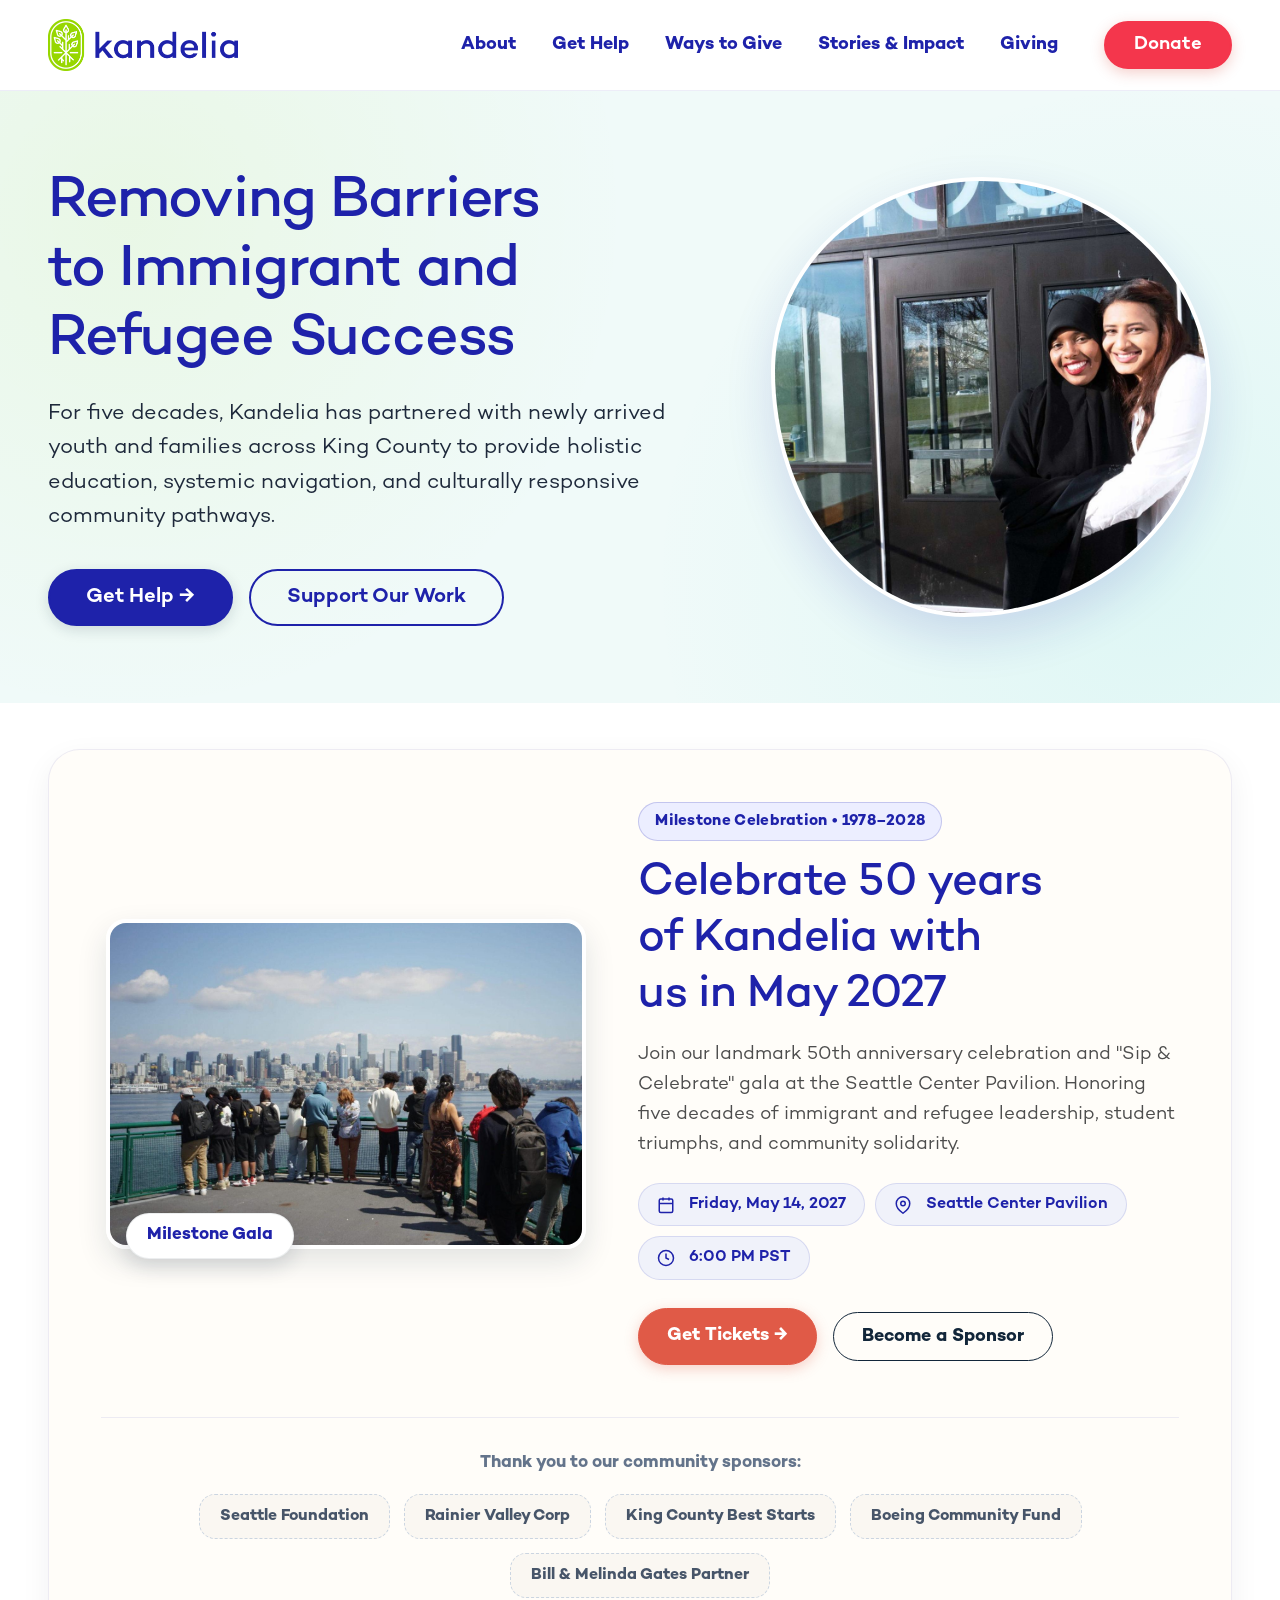
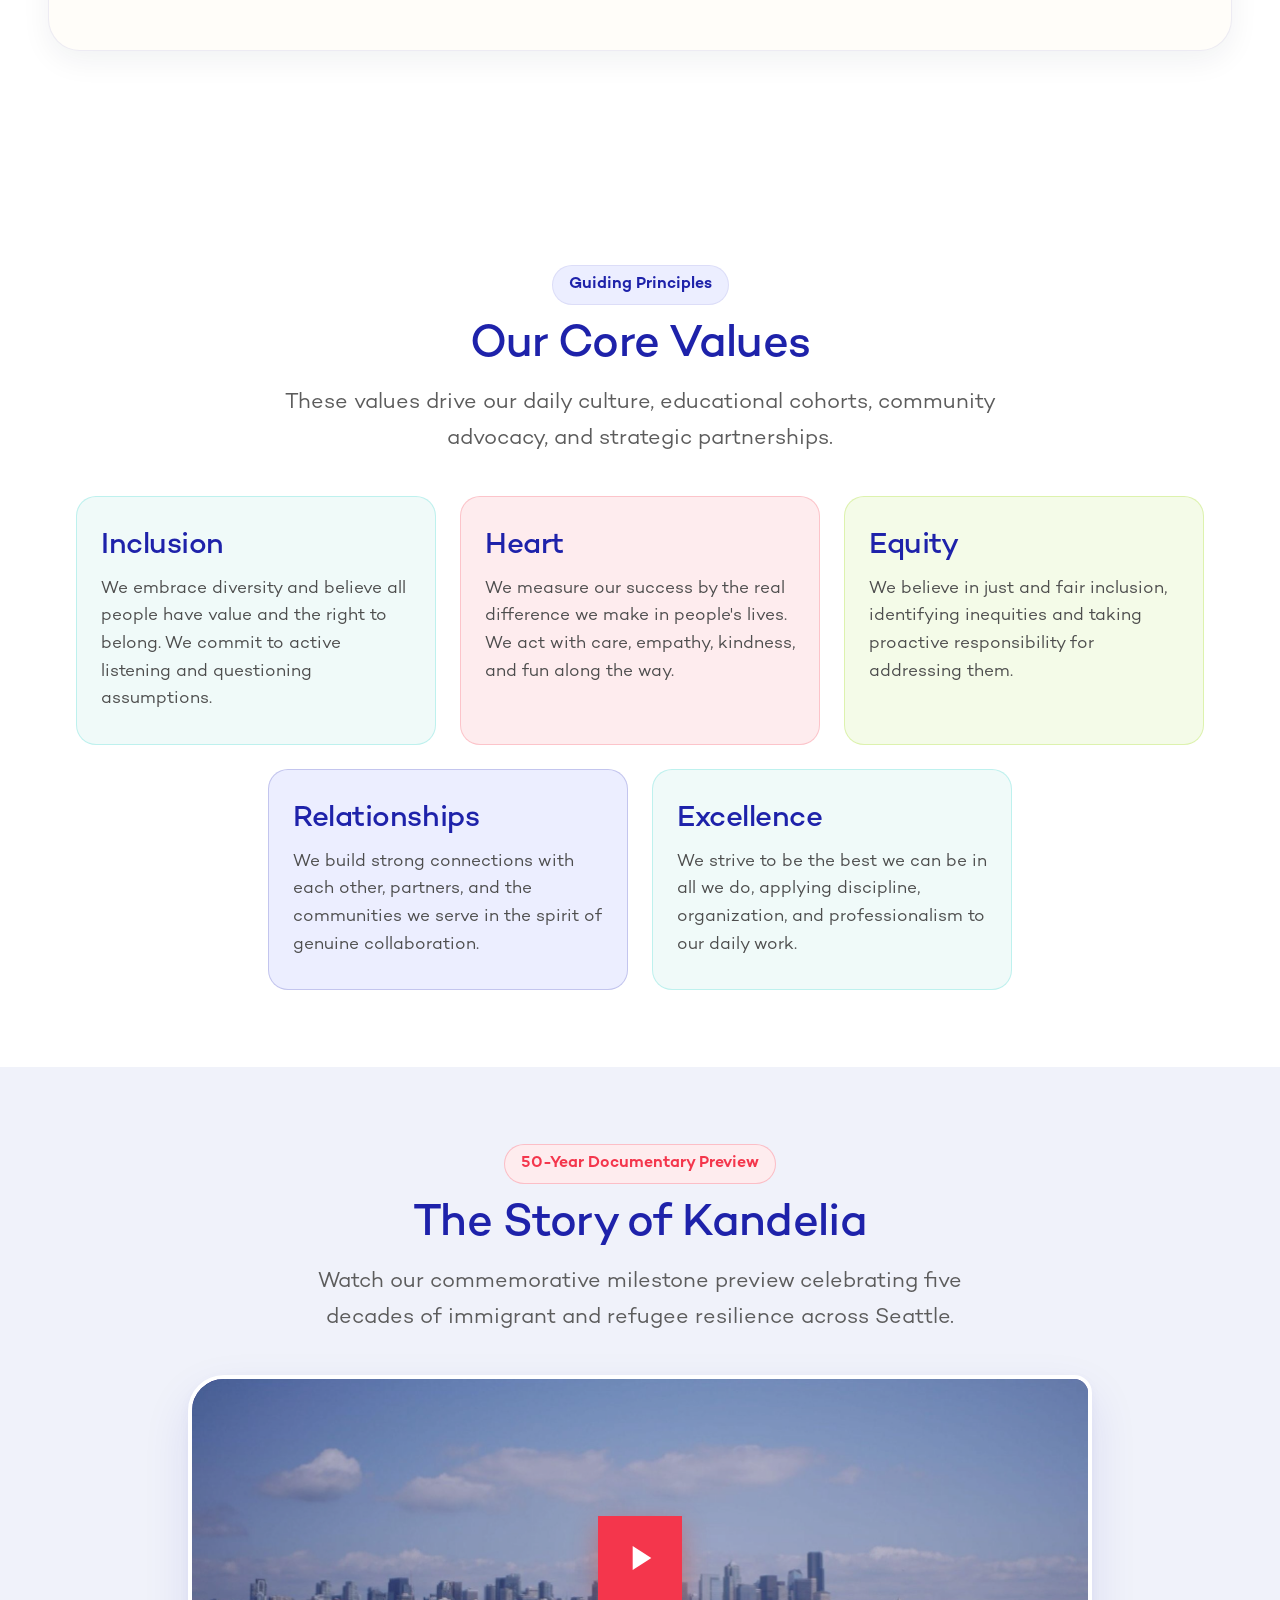
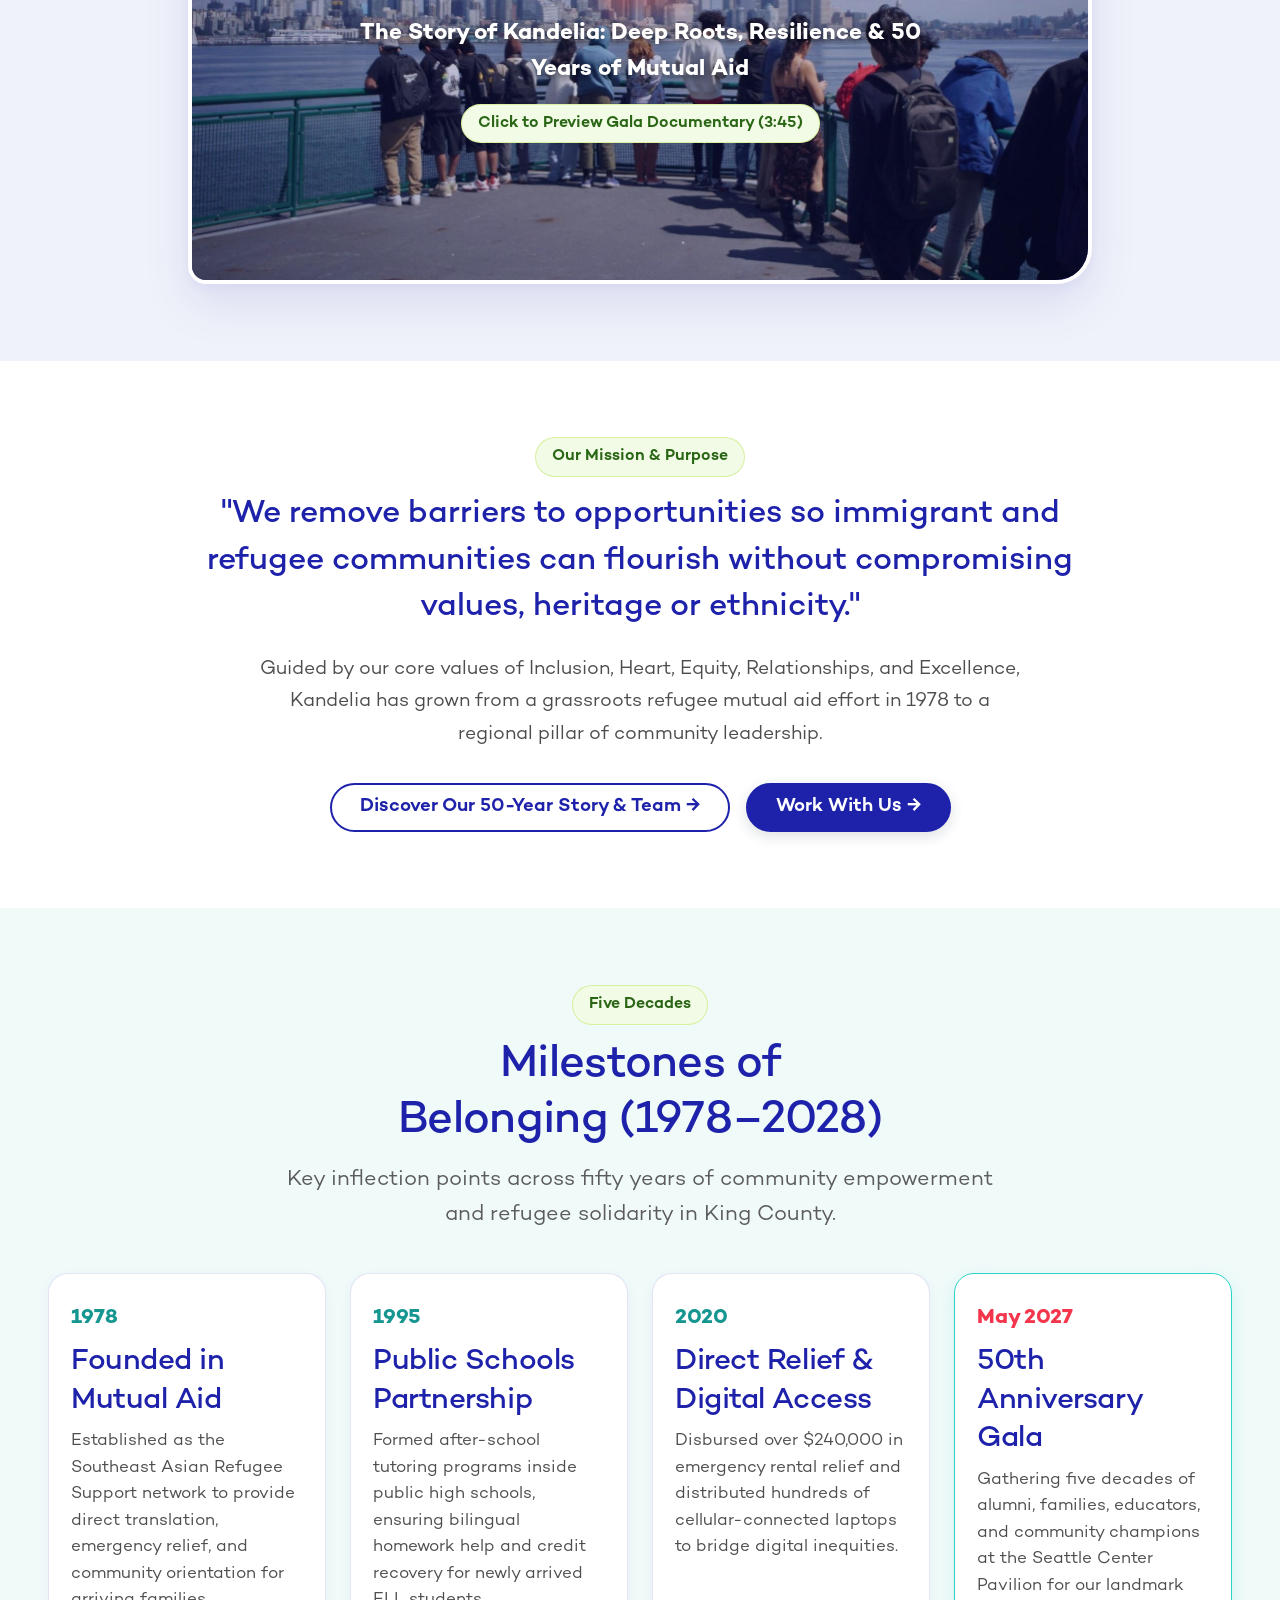
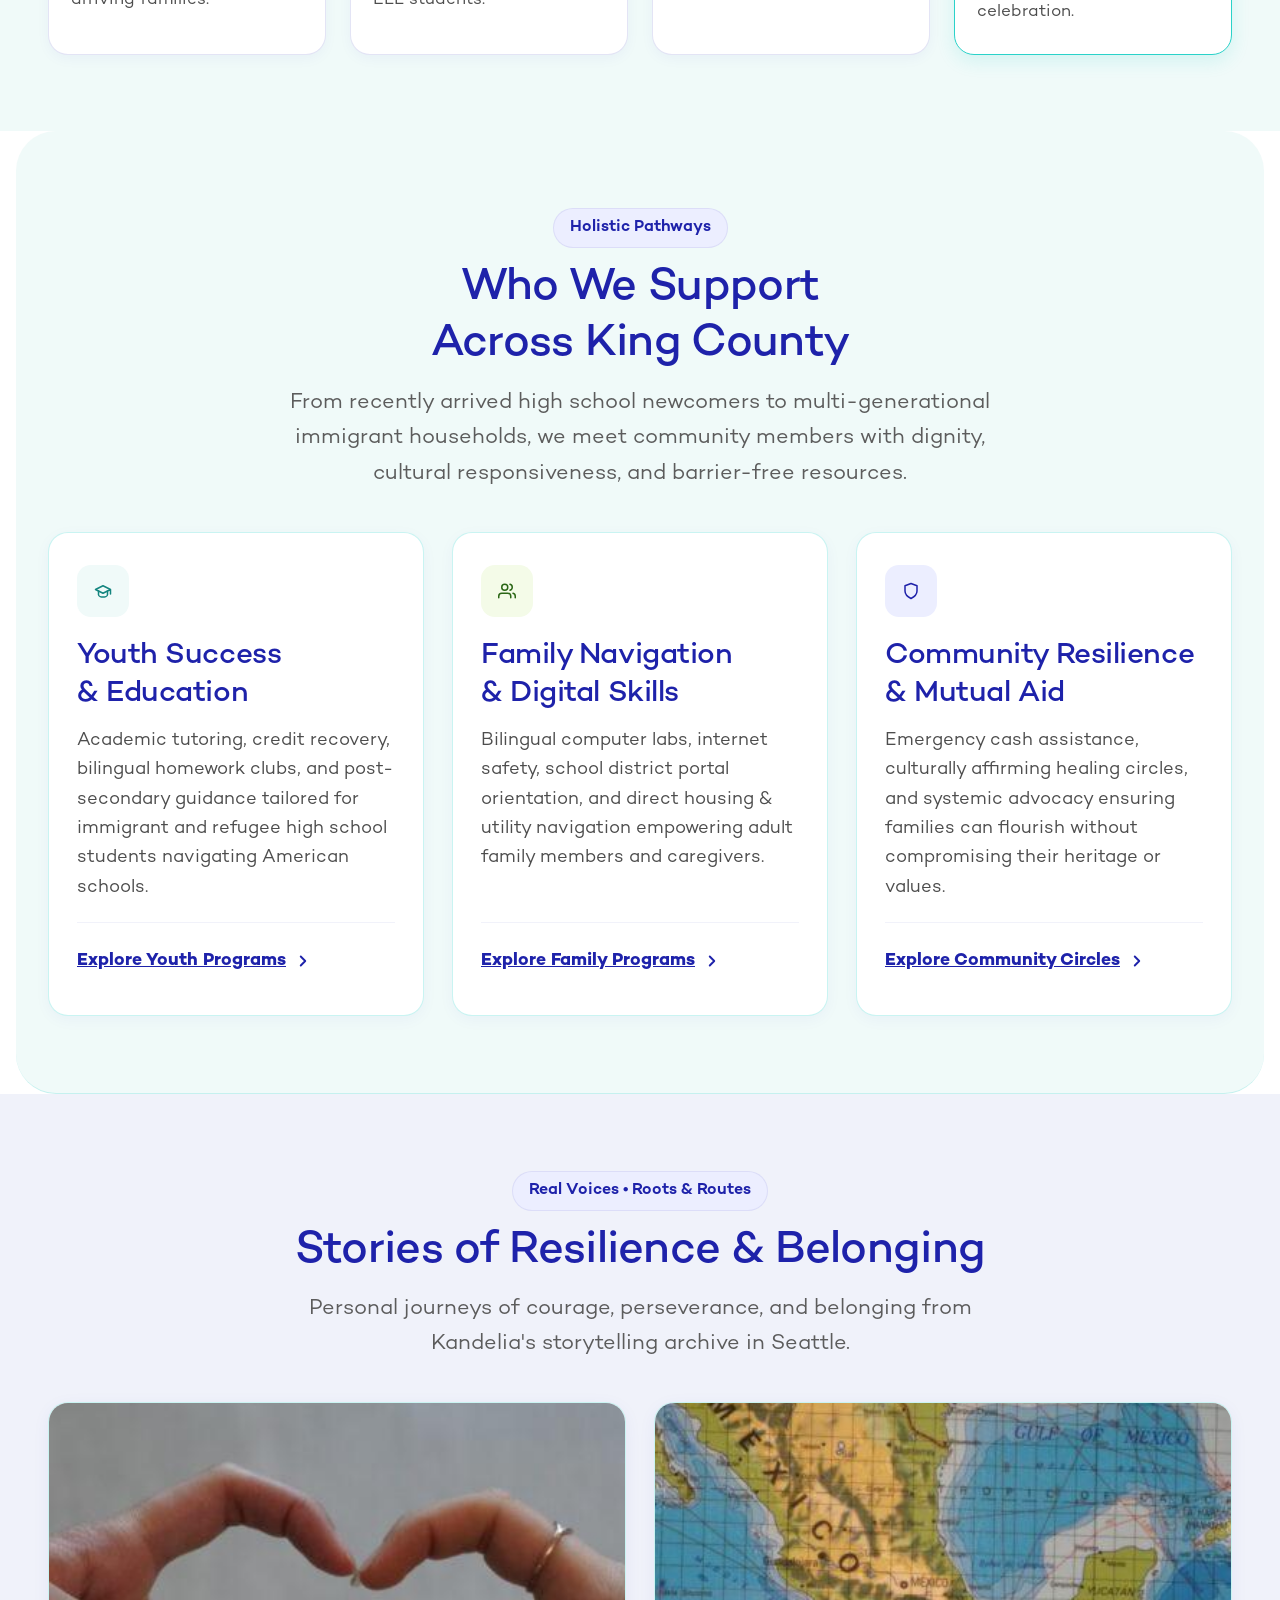
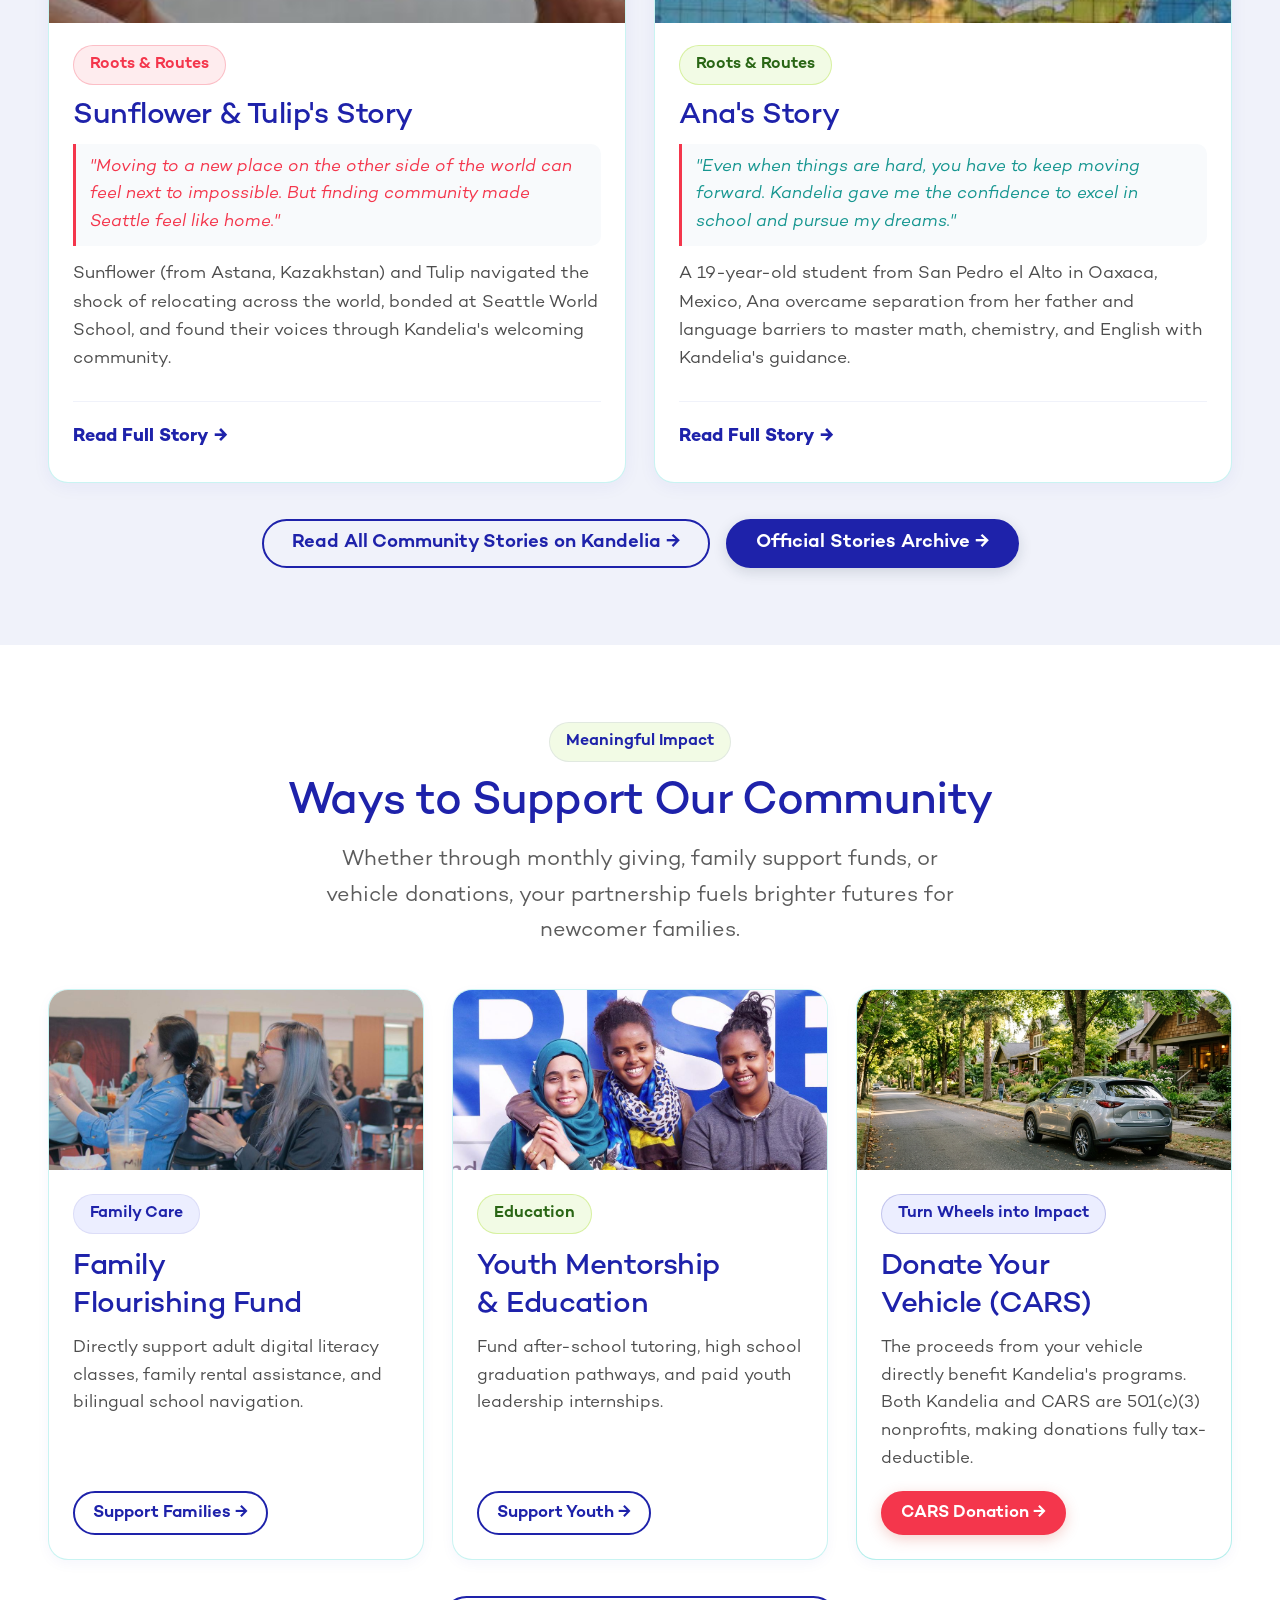
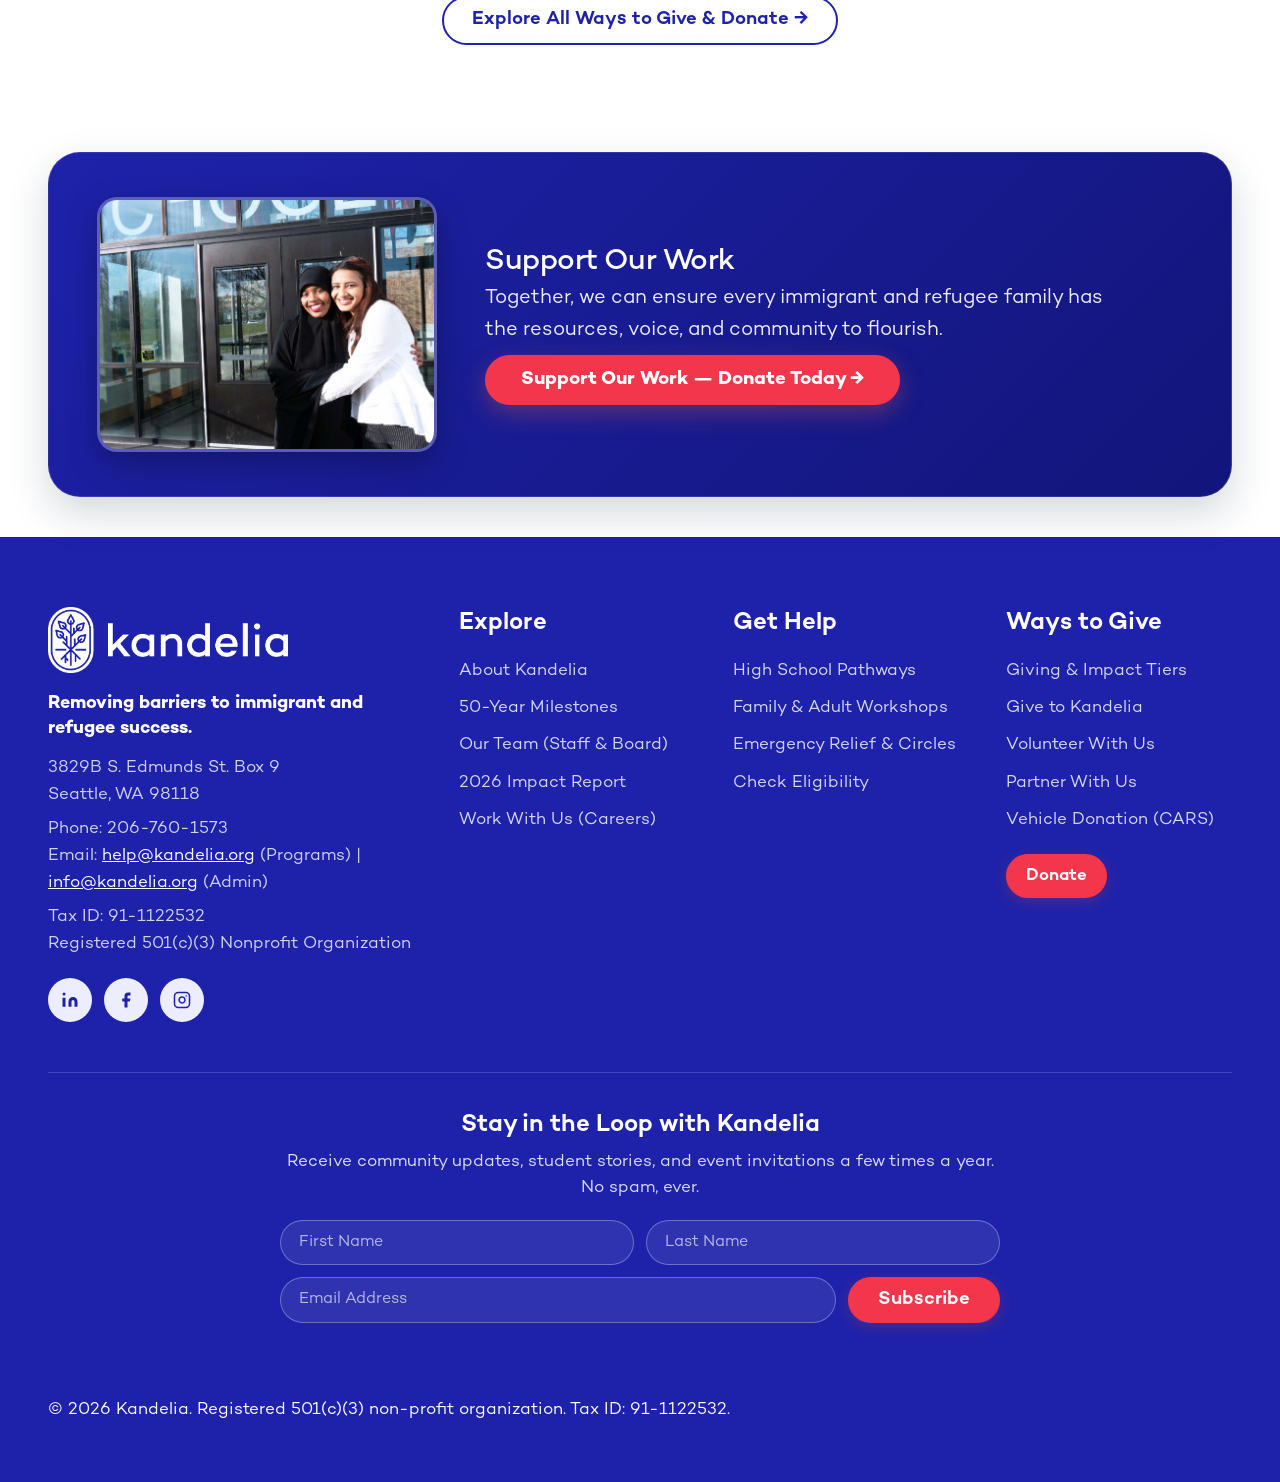
==== commit 2f7a2a3e: "fix(cta): route 2026 Impact Report page and add interactive modals for PDF Request, Gala Sponsor, an" ====
--- a/index.html
+++ b/index.html
@@ -130,9 +130,9 @@
                 <a class="event-ticket-btn" href="https://kandelia-bloom.kindful.com/embeds/75568458-194c-4924-8a1b-de2cd76e4f92" target="_blank" rel="noopener">
                   Get Tickets →
                 </a>
-                <a class="event-sponsor-btn" href="mailto:gala@kandelia.org?subject=Become a Sponsor for 50th Anniversary Gala">
+                <button type="button" class="event-sponsor-btn open-sponsor-modal">
                   Become a Sponsor
-                </a>
+                </button>
               </div>
             </div>
           </div>
@@ -365,21 +365,36 @@
           &lt;div class=&quot;story-editorial-article&quot;&gt;
             &lt;p class=&quot;story-lead-in&quot;&gt;The students who shared their story for this piece chose to be anonymous, and are represented with their favorite flower as their name.&lt;/p&gt;
             &lt;p class=&quot;story-dropcap-para&quot;&gt;Moving to a new place is never easy, and when that place is on the other side of the world, it can feel next to impossible to adjust. That’s exactly what &lt;strong class=&quot;story-highlight&quot;&gt;Sunflower&lt;/strong&gt; and &lt;strong class=&quot;story-highlight&quot;&gt;Tulip&lt;/strong&gt;, two teens from Central Asia, faced when they left everything familiar behind and came to &lt;strong class=&quot;story-highlight&quot;&gt;Seattle&lt;/strong&gt; just over a year ago. Although they came from different countries, their stories overlap in many ways and helped them to become friends.&lt;/p&gt;
-            &lt;p&gt;&lt;strong class=&quot;story-highlight&quot;&gt;Sunflower&lt;/strong&gt;, a self-described “city girl”, spent most of her life in &lt;strong class=&quot;story-highlight&quot;&gt;Astana&lt;/strong&gt;, the capital of &lt;strong class=&quot;story-highlight&quot;&gt;Kazakhstan&lt;/strong&gt;. When she and her mom decided to move to the U.S., it was important for them to find a place that felt somewhat familiar. They did tons of research when deciding where to move, looking for a community of people from &lt;strong class=&quot;story-highlight&quot;&gt;Kazakhstan&lt;/strong&gt; and people who speak &lt;strong class=&quot;story-highlight&quot;&gt;Kazakh&lt;/strong&gt; or &lt;strong class=&quot;story-highlight&quot;&gt;Russian&lt;/strong&gt;.&lt;/p&gt;
-            &lt;p&gt;They soon ruled out Pennsylvania, New York, Chicago, and Alaska before settling on &lt;strong class=&quot;story-highlight&quot;&gt;Seattle&lt;/strong&gt;. Here, they felt they’d have a familiar climate while still getting the city feel, and be able to set down roots in a liberal-minded community. &lt;strong class=&quot;story-highlight&quot;&gt;Sunflower&lt;/strong&gt; shared that since she identifies as queer, she wanted to be in a city that felt welcoming and comfortable. “Younger people in Kazakhstan might be more accepting, but the older generation isn’t as open-minded.”&lt;/p&gt;
-            &lt;p&gt;For &lt;strong class=&quot;story-highlight&quot;&gt;Tulip’s&lt;/strong&gt; family, the decision to move was a mix of research and connection. They considered Portland first but didn’t know anyone there to help with the immigration process. Then they found a family connection in &lt;strong class=&quot;story-highlight&quot;&gt;Seattle&lt;/strong&gt;—a friend of Tulip’s mom had a sister in the city—and that made all the difference. Even though they’d read about Seattle being expensive and rainy, they decided to take the leap.&lt;/p&gt;
-            &lt;p&gt;Once they arrived, both &lt;strong class=&quot;story-highlight&quot;&gt;Sunflower&lt;/strong&gt; and &lt;strong class=&quot;story-highlight&quot;&gt;Tulip&lt;/strong&gt; realized just how different life in Seattle was from what they knew. For Sunflower, the culture shock was immediate. Homelessness was unfamiliar to her—there are no homeless people in &lt;strong class=&quot;story-highlight&quot;&gt;Astana&lt;/strong&gt;. She also noticed that Seattle at night is much darker than her hometown, where streets are lit up all the time. Public transportation in Seattle felt limited, too, compared to the efficient options back home.&lt;/p&gt;
-            &lt;p&gt;&lt;strong class=&quot;story-highlight&quot;&gt;Tulip&lt;/strong&gt; struggled with how spread out everything felt, especially in &lt;strong class=&quot;story-highlight&quot;&gt;Renton&lt;/strong&gt;, where her family first settled. In her home country, “you would go into a street, and there’s market, market, market, market!”—but in Renton she had to walk for an hour both ways to get groceries. She felt like she barely saw people out and about and wondered where everyone was. Once her family moved to a more walkable neighborhood and got a car, things started to feel better.&lt;/p&gt;
-            &lt;p&gt;Both &lt;strong class=&quot;story-highlight&quot;&gt;Sunflower&lt;/strong&gt; and &lt;strong class=&quot;story-highlight&quot;&gt;Tulip&lt;/strong&gt; find comfort in the foods they grew up eating. Tulip’s favorite is &lt;strong class=&quot;story-highlight&quot;&gt;mantu&lt;/strong&gt;, a Central Asian dumpling steamed with meat and onions, often served with yogurt or a flavorful sauce. Sunflower enjoys dishes like &lt;strong class=&quot;story-highlight&quot;&gt;manti&lt;/strong&gt;, which is similar to mantu, as well as &lt;strong class=&quot;story-highlight&quot;&gt;piroshky&lt;/strong&gt; (stuffed pastries) and &lt;strong class=&quot;story-highlight&quot;&gt;samsa&lt;/strong&gt; (savory baked pastry). Cooking these dishes helps them stay connected to their roots, though Sunflower admitted she is not a fan of cooking—she laughed while telling us she has even burnt soup before, yet still prepares food for her mom after a long day.&lt;/p&gt;
-            &lt;p&gt;Feeling comfortable in a new country takes time. &lt;strong class=&quot;story-highlight&quot;&gt;Tulip&lt;/strong&gt; shares that it was a dream come true to move to Seattle with her family, but her first six months here were very hard. Being here with family has helped make &lt;strong class=&quot;story-highlight&quot;&gt;Seattle&lt;/strong&gt; feel like home to her. Last summer, her family went on a road trip to California, and returning to Seattle afterward felt comforting—like coming home.&lt;/p&gt;
-            &lt;p&gt;&lt;strong class=&quot;story-highlight&quot;&gt;Sunflower&lt;/strong&gt; moved here with her mom, and has a slightly different experience. “In the whole USA, we have no relatives. No one.” She’s grateful for all of the friends she’s made, but she would love to meet more people her own age who speak Russian or Kazakh. She also misses her friends and family back in &lt;strong class=&quot;story-highlight&quot;&gt;Kazakhstan&lt;/strong&gt;, and worries that her young nephew is starting to forget her. Still, she hopes that once she and her mom move to a more permanent apartment without a roommate, Seattle will feel more like home.&lt;/p&gt;
+            &lt;p&gt;Sunflower, a self-described “city girl”, spent most of her life in &lt;strong class=&quot;story-highlight&quot;&gt;Astana&lt;/strong&gt;, the capital of &lt;strong class=&quot;story-highlight&quot;&gt;Kazakhstan&lt;/strong&gt;. When she and her mom decided to move to the U.S., it was important for them to find a place that felt somewhat familiar. They did tons of research when deciding where to move, looking for a community of people from Kazakhstan and people who speak Kazakh or Russian.&lt;/p&gt;
+            &lt;p&gt;They soon ruled out Pennsylvania, New York, Chicago, and Alaska before settling on Seattle. Here, they felt they’d have a familiar climate while still getting the city feel, and be able to set down roots in a liberal-minded community. Sunflower shared that since she identifies as queer, she wanted to be in a city that felt welcoming and comfortable. “Younger people in Kazakhstan might be more accepting, but the older generation isn’t as open-minded.”&lt;/p&gt;
+            &lt;p&gt;For Tulip’s family, the decision to move was a mix of research and connection. They considered Portland first but didn’t know anyone there to help with the immigration process. Then they found a family connection in Seattle—a friend of Tulip’s mom had a sister in the city—and that made all the difference. Even though they’d read about Seattle being expensive and rainy, they decided to take the leap.&lt;/p&gt;
+            &lt;figure class=&quot;story-interstitial-figure&quot;&gt;
+              &lt;img src=&quot;assets/story_sunflower_2.jpg&quot; alt=&quot;Sunflower and Tulip&#x27;s journey from Central Asia to Seattle&quot; class=&quot;story-interstitial-img&quot; loading=&quot;lazy&quot;&gt;
+            &lt;/figure&gt;
+            &lt;p&gt;Once they arrived, both Sunflower and Tulip realized just how different life in Seattle was from what they knew. For Sunflower, the culture shock was immediate. Homelessness was unfamiliar to her—there are no homeless people in Astana. She also noticed that Seattle at night is much darker than her hometown, where streets are lit up all the time. Public transportation in Seattle felt limited, too, compared to the efficient options back home.&lt;/p&gt;
+            &lt;p&gt;Tulip struggled with how spread out everything felt, especially in &lt;strong class=&quot;story-highlight&quot;&gt;Renton&lt;/strong&gt;, where her family first settled. In her home country, “you would go into a street, and there’s market, market, market, market!”—but in Renton she had to walk for an hour both ways to get groceries. She felt like she barely saw people out and about and wondered where everyone was. Once her family moved to a more walkable neighborhood and got a car, things started to feel better.&lt;/p&gt;
+            &lt;p&gt;Both Sunflower and Tulip find comfort in the foods they grew up eating. Tulip’s favorite is mantu, a Central Asian dumpling steamed with meat and onions, often served with yogurt or a flavorful sauce. Sunflower enjoys dishes like manti, which is similar to mantu, as well as piroshky (stuffed pastries) and samsa (savory baked pastry). Cooking these dishes helps them stay connected to their roots, though Sunflower admitted she is not a fan of cooking—she laughed while telling us she has even burnt soup before, yet still prepares food for her mom after a long day.&lt;/p&gt;
+            &lt;figure class=&quot;story-interstitial-figure&quot;&gt;
+              &lt;img src=&quot;assets/story_sunflower_3.jpg&quot; alt=&quot;Traditional Central Asian mantu dumplings&quot; class=&quot;story-interstitial-img&quot; loading=&quot;lazy&quot;&gt;
+            &lt;/figure&gt;
+            &lt;p&gt;Feeling comfortable in a new country takes time. Tulip shares that it was a dream come true to move to Seattle with her family, but her first six months here were very hard. Being here with family has helped make Seattle feel like home to her. Last summer, her family went on a road trip to California, and returning to Seattle afterward felt comforting—like coming home.&lt;/p&gt;
+            &lt;p&gt;Sunflower moved here with her mom, and has a slightly different experience. “In the whole USA, we have no relatives. No one.” She’s grateful for all of the friends she’s made, but she would love to meet more people her own age who speak Russian or Kazakh. She also misses her friends and family back in Kazakhstan, and worries that her young nephew is starting to forget her. Still, she hopes that once she and her mom move to a more permanent apartment without a roommate, Seattle will feel more like home.&lt;/p&gt;
+            &lt;figure class=&quot;story-interstitial-figure&quot;&gt;
+              &lt;img src=&quot;assets/story_sunflower_4.jpg&quot; alt=&quot;Sunflower and Tulip community connection in Seattle&quot; class=&quot;story-interstitial-img&quot; loading=&quot;lazy&quot;&gt;
+            &lt;/figure&gt;
             &lt;blockquote class=&quot;story-pull-quote&quot;&gt;“It was very hard for me because I had nobody over here. I had a bad feeling like ‘Will I ever find a friend here?’ Then out of nowhere a very nice person came—a Sunflower popped up.”&lt;/blockquote&gt;
-            &lt;p&gt;For both &lt;strong class=&quot;story-highlight&quot;&gt;Tulip&lt;/strong&gt; and &lt;strong class=&quot;story-highlight&quot;&gt;Sunflower&lt;/strong&gt;, making new friends has helped with the adjustment to living in Seattle. Tulip remembers being perceived as a cold person and an introvert when she first arrived, even though she’s friendly and outgoing.&lt;/p&gt;
-            &lt;p&gt;Both laughed while sharing how they first met at school. “I think I forced her to talk with me,” &lt;strong class=&quot;story-highlight&quot;&gt;Sunflower&lt;/strong&gt; recalls. “She yapped and yapped,” &lt;strong class=&quot;story-highlight&quot;&gt;Tulip&lt;/strong&gt; remembers, “and eventually, I talked back.” They became close friends during a trip to &lt;strong class=&quot;story-highlight&quot;&gt;Camp Orkila&lt;/strong&gt;, a Pacific Northwest favorite.&lt;/p&gt;
-            &lt;p&gt;Something the two have in common is being thrust into adult responsibilities that most teenagers never experience. They became translators, navigators, and primary support for their families—managing everything from green card applications to technology challenges. “I had to grow up fast,” &lt;strong class=&quot;story-highlight&quot;&gt;Tulip&lt;/strong&gt; explains. “Dealing with debit cards, transportation passes, phone plans—things I never thought about before.” While this was challenging, Tulip also feels proud and confident she’ll be able to take care of herself if she moves to another city for college. In addition to their at-home responsibilities, both Tulip and Sunflower take classes at &lt;strong class=&quot;story-highlight&quot;&gt;Seattle World School&lt;/strong&gt; and are part of the &lt;strong class=&quot;story-highlight&quot;&gt;Running Start&lt;/strong&gt; program.&lt;/p&gt;
+            &lt;p&gt;For both Tulip and Sunflower, making new friends has helped with the adjustment to living in Seattle. Tulip remembers being perceived as a cold person and an introvert when she first arrived, even though she’s friendly and outgoing.&lt;/p&gt;
+            &lt;p&gt;Both laughed while sharing how they first met at school. “I think I forced her to talk with me,” Sunflower recalls. “She yapped and yapped,” Tulip remembers, “and eventually, I talked back.” They became close friends during a trip to &lt;strong class=&quot;story-highlight&quot;&gt;Camp Orkila&lt;/strong&gt;, a Pacific Northwest favorite.&lt;/p&gt;
+            &lt;figure class=&quot;story-interstitial-figure&quot;&gt;
+              &lt;img src=&quot;assets/story_sunflower_5.jpg&quot; alt=&quot;Students building friendship during the Camp Orkila trip&quot; class=&quot;story-interstitial-img&quot; loading=&quot;lazy&quot;&gt;
+            &lt;/figure&gt;
+            &lt;p&gt;Something the two have in common is being thrust into adult responsibilities that most teenagers never experience. They became translators, navigators, and primary support for their families—managing everything from green card applications to technology challenges. “I had to grow up fast,” Tulip explains. “Dealing with debit cards, transportation passes, phone plans—things I never thought about before.” While this was challenging, Tulip also feels proud and confident she’ll be able to take care of herself if she moves to another city for college. In addition to their at-home responsibilities, both Tulip and Sunflower take classes at &lt;strong class=&quot;story-highlight&quot;&gt;Seattle World School&lt;/strong&gt; and are part of the Running Start program.&lt;/p&gt;
+            &lt;figure class=&quot;story-interstitial-figure&quot;&gt;
+              &lt;img src=&quot;assets/story_sunflower_6.jpg&quot; alt=&quot;Seattle World School and Kandelia youth community&quot; class=&quot;story-interstitial-img&quot; loading=&quot;lazy&quot;&gt;
+            &lt;/figure&gt;
             &lt;blockquote class=&quot;story-pull-quote&quot;&gt;“Starting a new life is super hard and you will struggle a lot. In time it will get better, and you will finally see that you’re doing so much better than you could have imagined.”&lt;/blockquote&gt;
-            &lt;p&gt;What advice would &lt;strong class=&quot;story-highlight&quot;&gt;Sunflower&lt;/strong&gt; and &lt;strong class=&quot;story-highlight&quot;&gt;Tulip&lt;/strong&gt; offer to someone moving to &lt;strong class=&quot;story-highlight&quot;&gt;Seattle&lt;/strong&gt; from another country? Brace yourself for challenges and believe that you can navigate them. Tulip acknowledges that starting fresh in a new environment is never easy, but she reminds others that it’s okay not to have everything figured out right away.&lt;/p&gt;
-            &lt;p&gt;With your support, &lt;strong class=&quot;story-highlight&quot;&gt;Kandelia&lt;/strong&gt; helps students like &lt;strong class=&quot;story-highlight&quot;&gt;Tulip&lt;/strong&gt; and &lt;strong class=&quot;story-highlight&quot;&gt;Sunflower&lt;/strong&gt; find community and belonging in their new Seattle home.&lt;/p&gt;
+            &lt;p&gt;What advice would Sunflower and Tulip offer to someone moving to Seattle from another country? Brace yourself for challenges and believe that you can navigate them. Tulip acknowledges that starting fresh in a new environment is never easy, but she reminds others that it’s okay not to have everything figured out right away.&lt;/p&gt;
+            &lt;p&gt;With your support, Kandelia helps students like Tulip and Sunflower find community and belonging in their new Seattle home.&lt;/p&gt;
           &lt;/div&gt;
         ">
             <div class="story-square-img-wrap">
@@ -407,16 +422,24 @@
                data-image="assets/story_ana.jpg"
                data-quote="Even when things are hard, you have to keep moving forward. Kandelia gave me the confidence to excel in school and pursue my dreams."
                data-story-html="
-            &lt;p&gt;This story is about a student’s move from Oaxaca to Seattle. The name has been changed as requested by the student.&lt;/p&gt;
-            &lt;p&gt;When we first talked to Ana, a 19-year-old who has been in Seattle only 2 months, she was a little reserved. As we asked her questions about what she liked, we got to the topic of food and that really got the conversation rolling. She easily shared her top three favorites: pozole, mole, and tamales (the mole kind). And always, paired with a Mexican coke.&lt;/p&gt;
-            &lt;p&gt;Ana is from San Pedro el Alto, a small town nestled in the Central Valley of Oaxaca, Mexico. Her move to Seattle has her navigating a world very different from where she grew up. San Pedro el Alto is a close-knit community surrounded by nature, where traditions like Día de los Muertos and celebrations of the Mexican Revolution bring people together. “Here, those traditions aren’t the same,” Ana says, noting how much she misses the vibrant culture of her hometown.&lt;/p&gt;
-            &lt;p&gt;The decision to come to Seattle was difficult for Ana. She had an older brother already living here, and her mom and younger brother were moving to join him. Her father, however, was staying in Mexico. Ana couldn’t imagine leaving her father alone, and at first planned to stay with him. Her little brother, who she helped raise since she was 10 years old, couldn’t understand why she wasn’t getting on the airplane with him. “He was so sad and asked me why I wasn’t leaving. He said he didn’t want to go if I wasn’t going,” she recalls. “I didn’t want him to go through that alone, so I decided I had to come.”&lt;/p&gt;
-            &lt;p&gt;At first, Ana’s father was hurt by her decision to leave, and the distance has made communication challenging. Yet Ana is grateful to be with her siblings and to explore a new chapter in her life. She shared that it’s hard to live away from family, but she finds Seattle beautiful, and she’s been struck by the city’s abundance of nature.&lt;/p&gt;
+          &lt;div class=&quot;story-editorial-article&quot;&gt;
+            &lt;p class=&quot;story-lead-in&quot;&gt;This story is about a student’s move from Oaxaca to Seattle. The name has been changed as requested by the student.&lt;/p&gt;
+            &lt;p class=&quot;story-dropcap-para&quot;&gt;When we first talked to &lt;strong class=&quot;story-highlight&quot;&gt;Ana&lt;/strong&gt;, a 19-year-old who has been in &lt;strong class=&quot;story-highlight&quot;&gt;Seattle&lt;/strong&gt; only two months, she was a little reserved. As we asked her questions about what she liked, we got to the topic of food and that really got the conversation rolling. She easily shared her top three favorites: pozole, mole, and tamales (the mole kind)—always paired with a Mexican Coke.&lt;/p&gt;
+            &lt;p&gt;Ana is from &lt;strong class=&quot;story-highlight&quot;&gt;San Pedro el Alto&lt;/strong&gt;, a small town nestled in the Central Valley of &lt;strong class=&quot;story-highlight&quot;&gt;Oaxaca&lt;/strong&gt;, &lt;strong class=&quot;story-highlight&quot;&gt;Mexico&lt;/strong&gt;. Her move to Seattle has her navigating a world very different from where she grew up. San Pedro el Alto is a close-knit community surrounded by nature, where traditions like Día de los Muertos and celebrations of the Mexican Revolution bring people together. “Here, those traditions aren’t the same,” Ana says, noting how much she misses the vibrant culture of her hometown.&lt;/p&gt;
+            &lt;figure class=&quot;story-interstitial-figure&quot;&gt;
+              &lt;img src=&quot;assets/story_ana_2.jpg&quot; alt=&quot;Ana reflecting on her roots in Oaxaca, Mexico&quot; class=&quot;story-interstitial-img&quot; loading=&quot;lazy&quot;&gt;
+            &lt;/figure&gt;
+            &lt;blockquote class=&quot;story-pull-quote&quot;&gt;“He was so sad and asked me why I wasn’t leaving. He said he didn’t want to go if I wasn’t going. I didn’t want him to go through that alone, so I decided I had to come.”&lt;/blockquote&gt;
+            &lt;p&gt;The decision to come to Seattle was difficult for Ana. She had an older brother already living here, and her mom and younger brother were moving to join him. Her father, however, was staying in Mexico. Ana couldn’t imagine leaving her father alone, and at first planned to stay with him—until her younger brother, whom she helped raise since she was 10, asked why she wasn’t boarding the plane.&lt;/p&gt;
+            &lt;p&gt;At first, Ana’s father was hurt by her decision to leave, and the distance has made communication challenging. Yet Ana is grateful to be with her siblings and to explore a new chapter in her life. She shared that it’s hard to live away from family, but she finds Seattle beautiful and has been struck by the city’s abundance of nature.&lt;/p&gt;
             &lt;p&gt;Each day, Ana takes the bus to school, where she enjoys her math and chemistry classes. Though math can be tough, she admires her teacher’s charisma, and she loves the hands-on experiments in chemistry. After school, Ana participates in Kandelia’s Job Readiness Training program, which is helping her build skills for her future. In her free time, she likes to play basketball.&lt;/p&gt;
+            &lt;figure class=&quot;story-interstitial-figure&quot;&gt;
+              &lt;img src=&quot;assets/story_ana_3.jpg&quot; alt=&quot;Ana participating in Seattle school and Kandelia programs&quot; class=&quot;story-interstitial-img&quot; loading=&quot;lazy&quot;&gt;
+            &lt;/figure&gt;
             &lt;p&gt;Ana finds comfort in the little things that remind her of home: the sound of rain, the trees, and even the storms, which feel familiar. However, she’s not a fan of Seattle’s early sunsets and dark winter days. And while she appreciates Seattle’s beauty, the visible homelessness near her neighborhood worries her, a sentiment shared by many of her newcomer peers.&lt;/p&gt;
-            &lt;p&gt;Despite these challenges, Ana remains hopeful. She’s slowly exploring the city—from downtown Seattle to the city’s many lakes—and discovering what it means to make a new place feel like home. Her advice for others moving to Seattle? “Get used to the food – especially the tamales, which aren’t very good,” she says with a laugh. On a more serious note, Ana shared that she feels like Seattle is a good place for immigrants. Her advice is if people are coming to the US and plan to go to California, for example, she would say, “no – come to Seattle instead. There is protection and support for immigrants in Seattle.”&lt;/p&gt;
-            &lt;p&gt;Ana’s Seattle chapter is just beginning, and as she adjusts to life in a new place, she’s finding her footing and discovering what it takes to build a life in a new place—one step at a time.&lt;/p&gt;
-            &lt;p&gt;With your support, Kandelia helps students like Ana find community and belonging in their new Seattle home.&lt;/p&gt;
+            &lt;blockquote class=&quot;story-pull-quote&quot;&gt;“Come to Seattle instead. There is protection and support for immigrants in Seattle.”&lt;/blockquote&gt;
+            &lt;p&gt;Despite these challenges, Ana remains hopeful. She’s slowly exploring the city—from downtown Seattle to its many lakes—and discovering what it takes to build a life in a new place, one step at a time. With your support, Kandelia helps students like Ana find community and belonging in their new Seattle home.&lt;/p&gt;
+          &lt;/div&gt;
         ">
             <div class="story-square-img-wrap">
               <img src="assets/story_ana.jpg" alt="Ana's Story" class="story-img-square" loading="lazy">
--- a/styles.css
+++ b/styles.css
@@ -7243,11 +7243,32 @@
 }
 
 .story-highlight {
-  font-weight: 700;
-  color: var(--navy);
+  font-weight: 600;
+  color: inherit;
+}
+
+.story-modal-hero-img-wrap {
+  width: 100%;
+  height: 460px;
+  border-radius: 16px;
+  overflow: hidden;
+  margin-bottom: 24px;
+  box-shadow: 0 6px 20px rgba(0, 0, 0, 0.08);
+}
+
+.story-modal-hero-img-wrap img {
+  width: 100% !important;
+  height: 100% !important;
+  object-fit: cover !important;
+  object-position: center 15%;
+  display: block !important;
 }
 
 @media (max-width: 767px) {
+  .story-modal-hero-img-wrap {
+    height: 300px;
+    margin-bottom: 18px;
+  }
   .story-editorial-article {
     font-size: 1rem;
     line-height: 1.72;
@@ -7260,4 +7281,82 @@
     padding: 14px 14px !important;
     font-size: 1.06rem !important;
   }
-}
+  .story-interstitial-figure {
+    margin: 1.5rem 0;
+    border-radius: 12px;
+  }
+  .story-interstitial-img {
+    height: 240px;
+  }
+  .story-interstitial-caption {
+    padding: 8px 12px;
+    font-size: 0.84rem;
+  }
+}
+
+/* Interstitial Story Figures (Between Paragraphs) */
+.story-interstitial-figure {
+  margin: 2rem 0;
+  width: 100%;
+  border-radius: 14px;
+  overflow: hidden;
+  box-shadow: 0 6px 20px rgba(30, 34, 170, 0.08);
+  background: #F8FAFC;
+}
+
+.story-interstitial-img {
+  width: 100%;
+  height: 320px;
+  object-fit: cover;
+  object-position: center 20%;
+  display: block;
+}
+
+.story-interstitial-caption {
+  padding: 10px 16px;
+  font-size: 0.88rem;
+  color: var(--text-muted);
+  background: #F8FAFC;
+  border-top: 1px solid rgba(30, 34, 170, 0.08);
+  text-align: left;
+  line-height: 1.45;
+}
+
+/* Board & Leadership Editorial Bio Typography */
+.bio-editorial-body {
+  font-size: 1.04rem;
+  line-height: 1.65;
+  color: #1E293B;
+  text-align: left;
+  margin-bottom: 1.5rem;
+}
+
+.bio-editorial-body p {
+  margin-bottom: 1rem;
+  line-height: 1.65;
+  color: #1E293B;
+  text-align: left;
+}
+
+.bio-editorial-body p:last-child {
+  margin-bottom: 0;
+}
+
+.bio-highlight {
+  font-weight: 600;
+  color: inherit;
+}
+
+.bio-quote-callout {
+  background: #F0FAF9;
+  border-left: 5px solid var(--teal);
+  padding: 18px 22px;
+  border-radius: 12px;
+  font-style: italic;
+  color: var(--navy);
+  font-size: 1.05rem;
+  line-height: 1.55;
+  margin-top: 1.5rem;
+  margin-bottom: 18px;
+  text-align: left;
+}
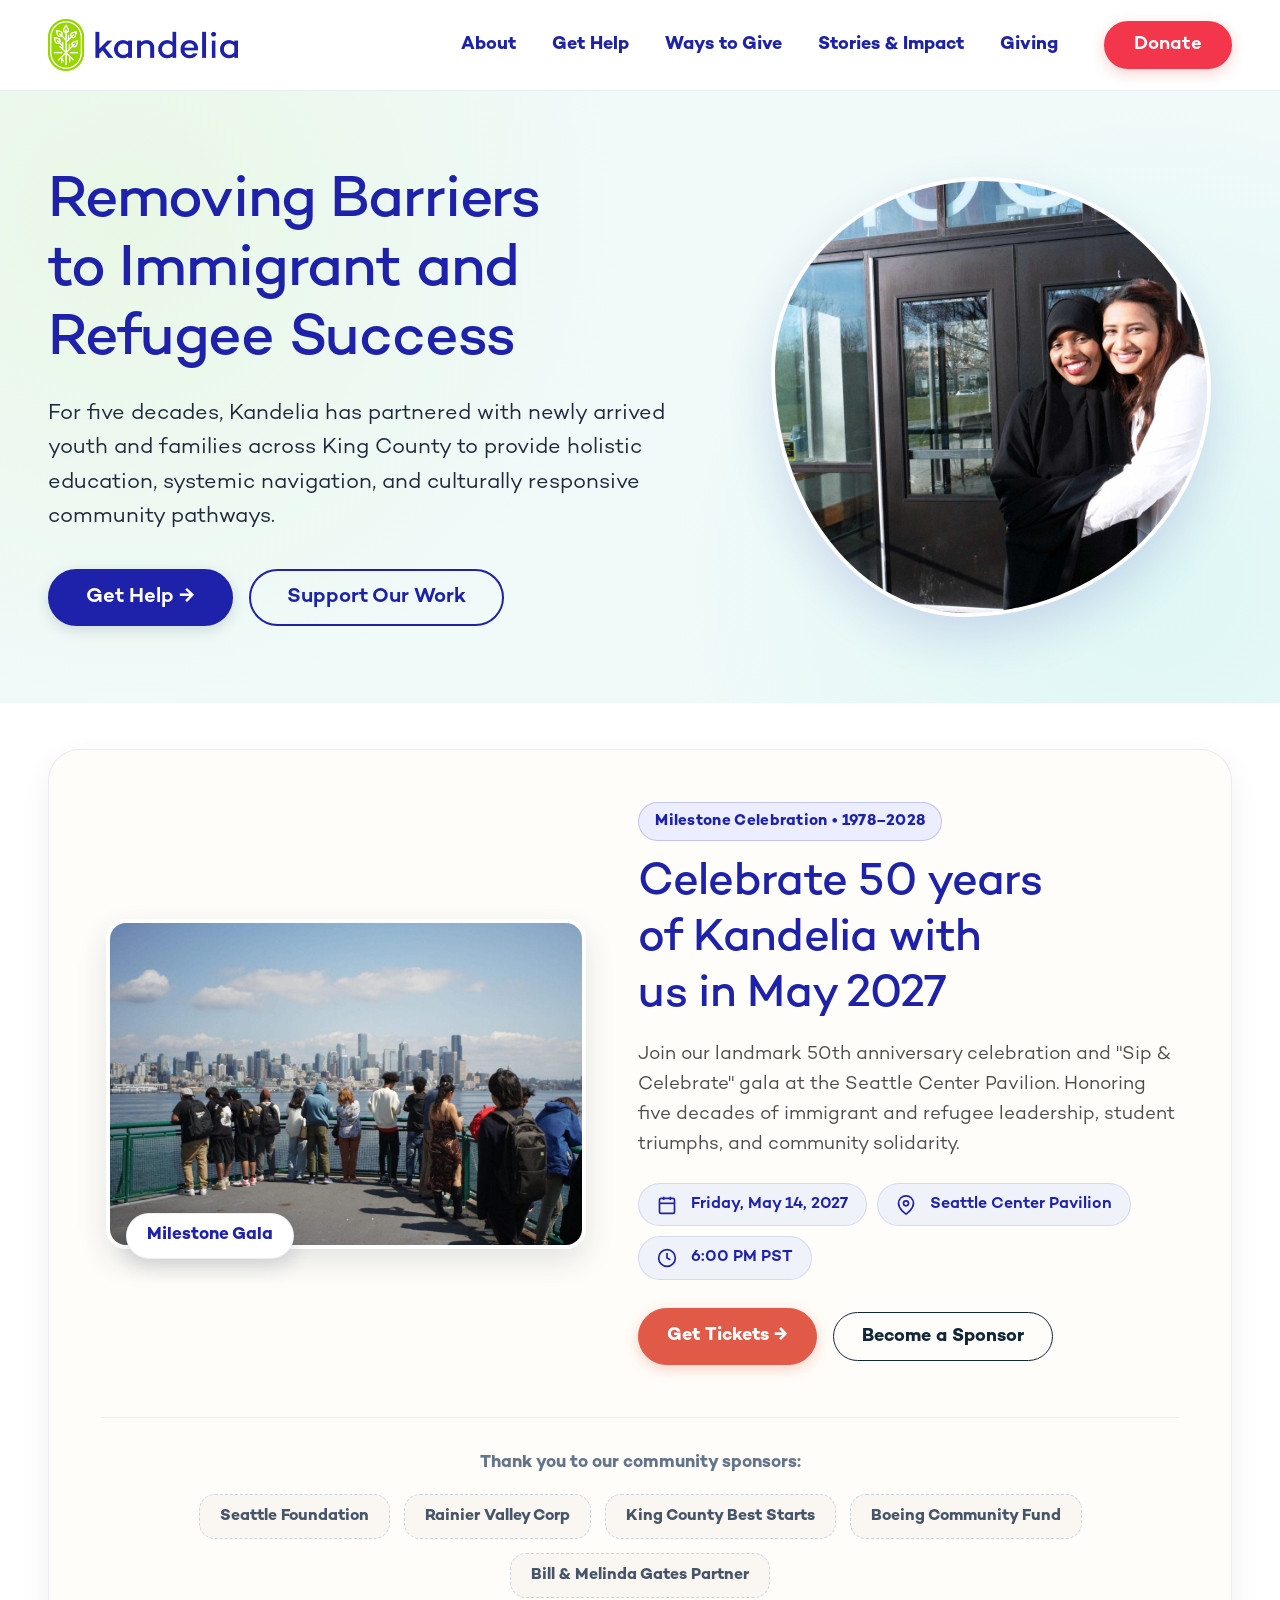
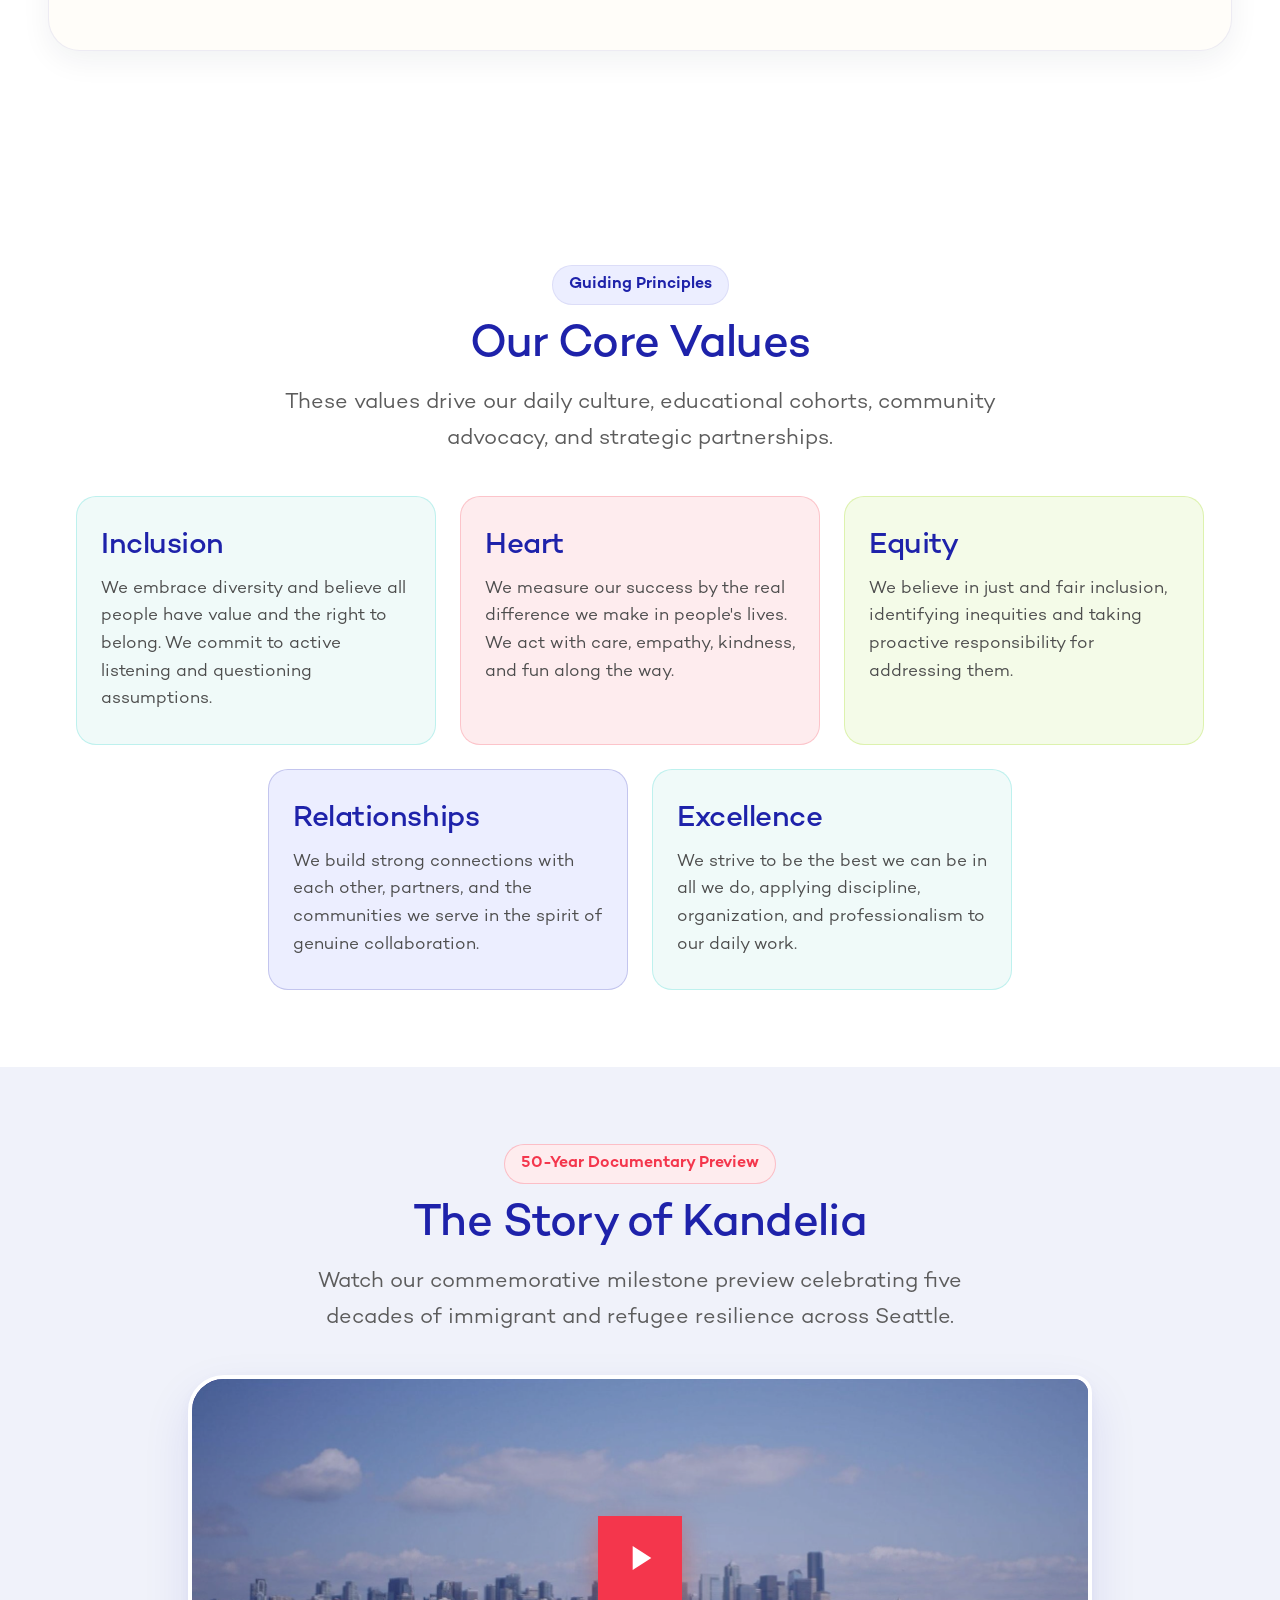
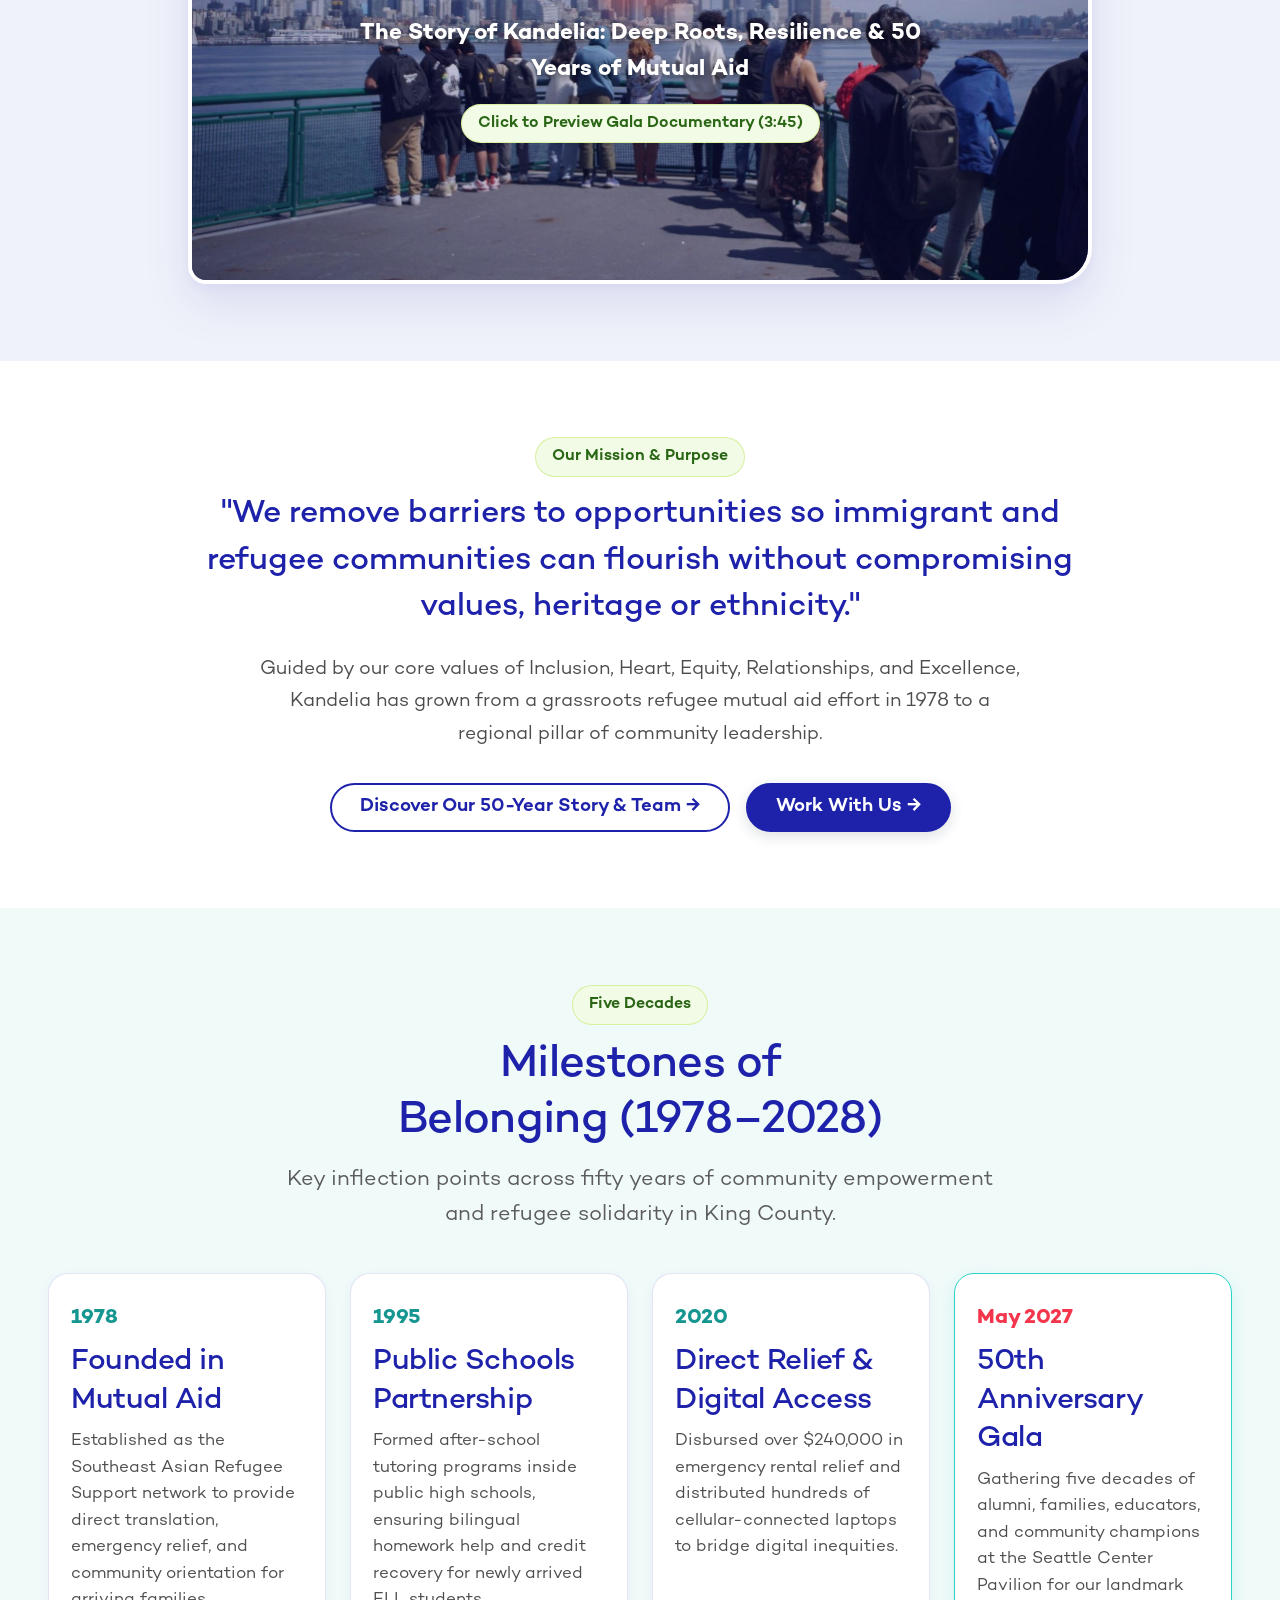
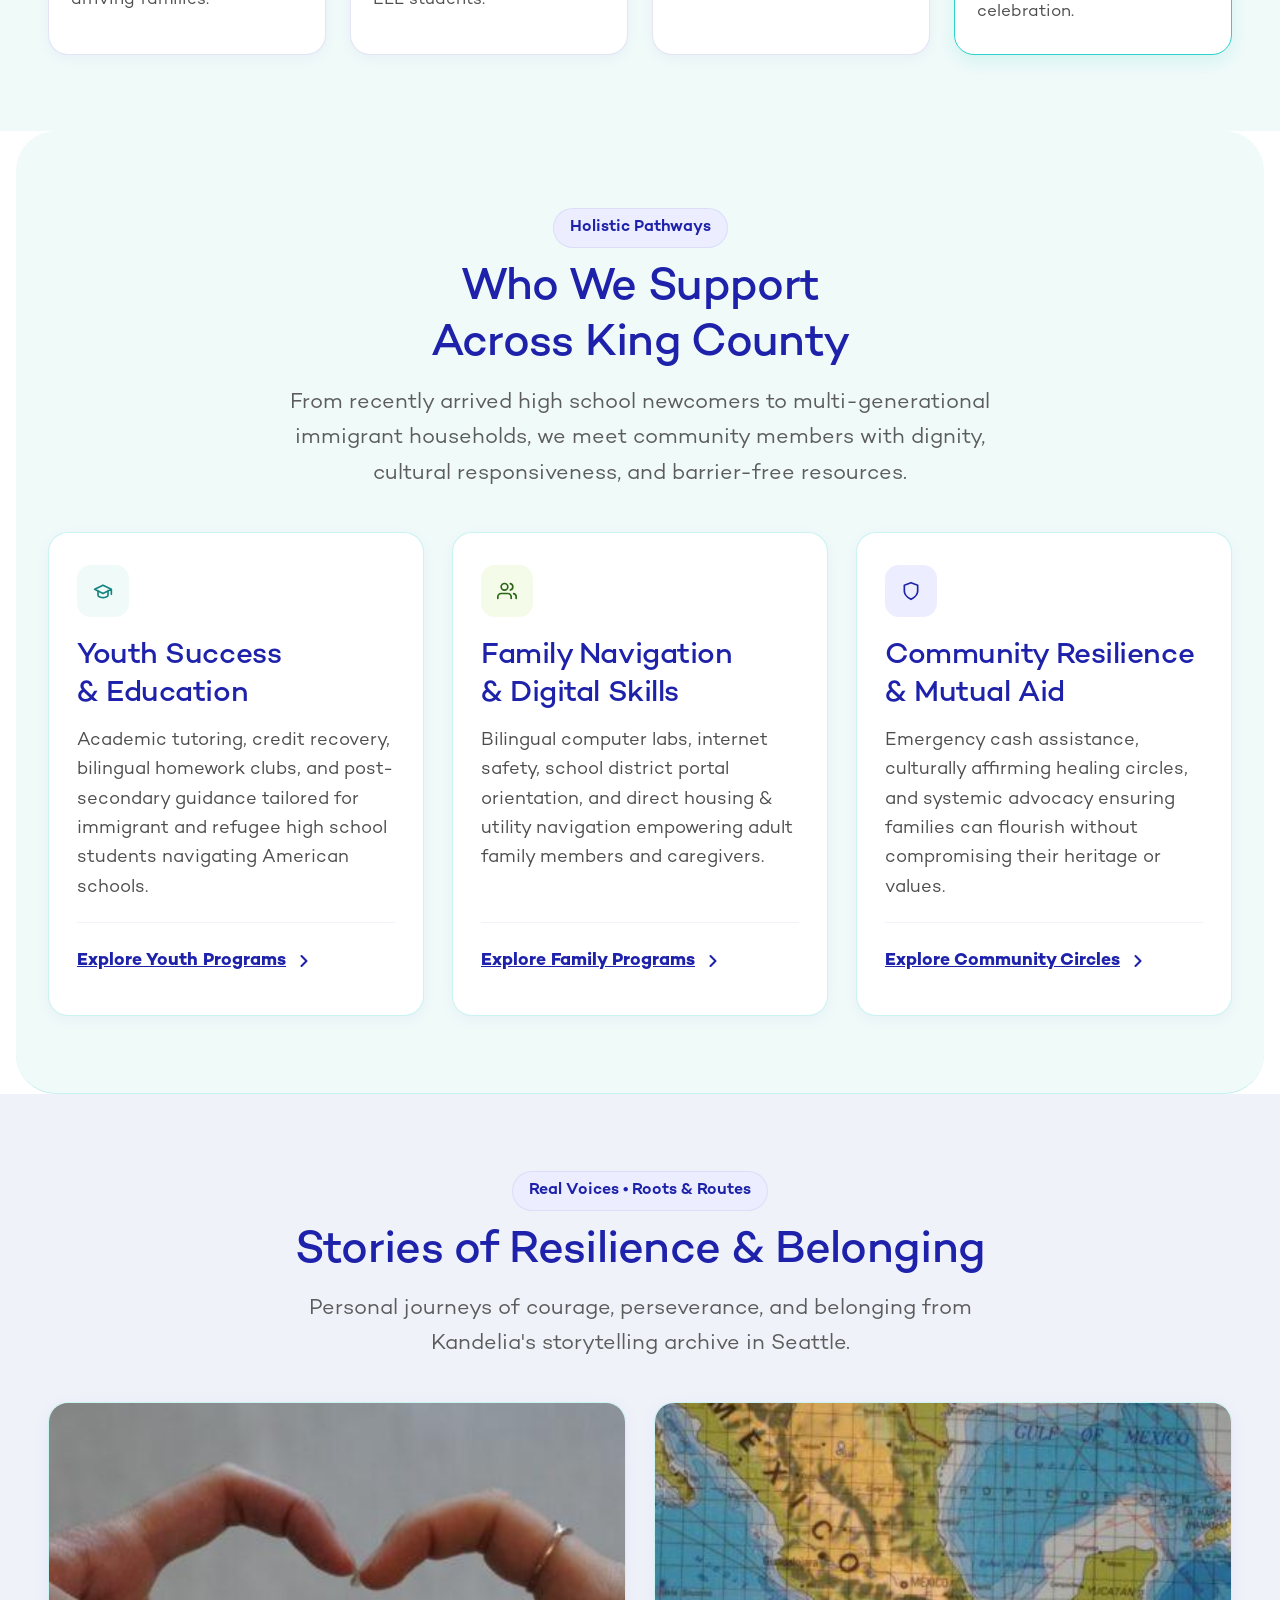
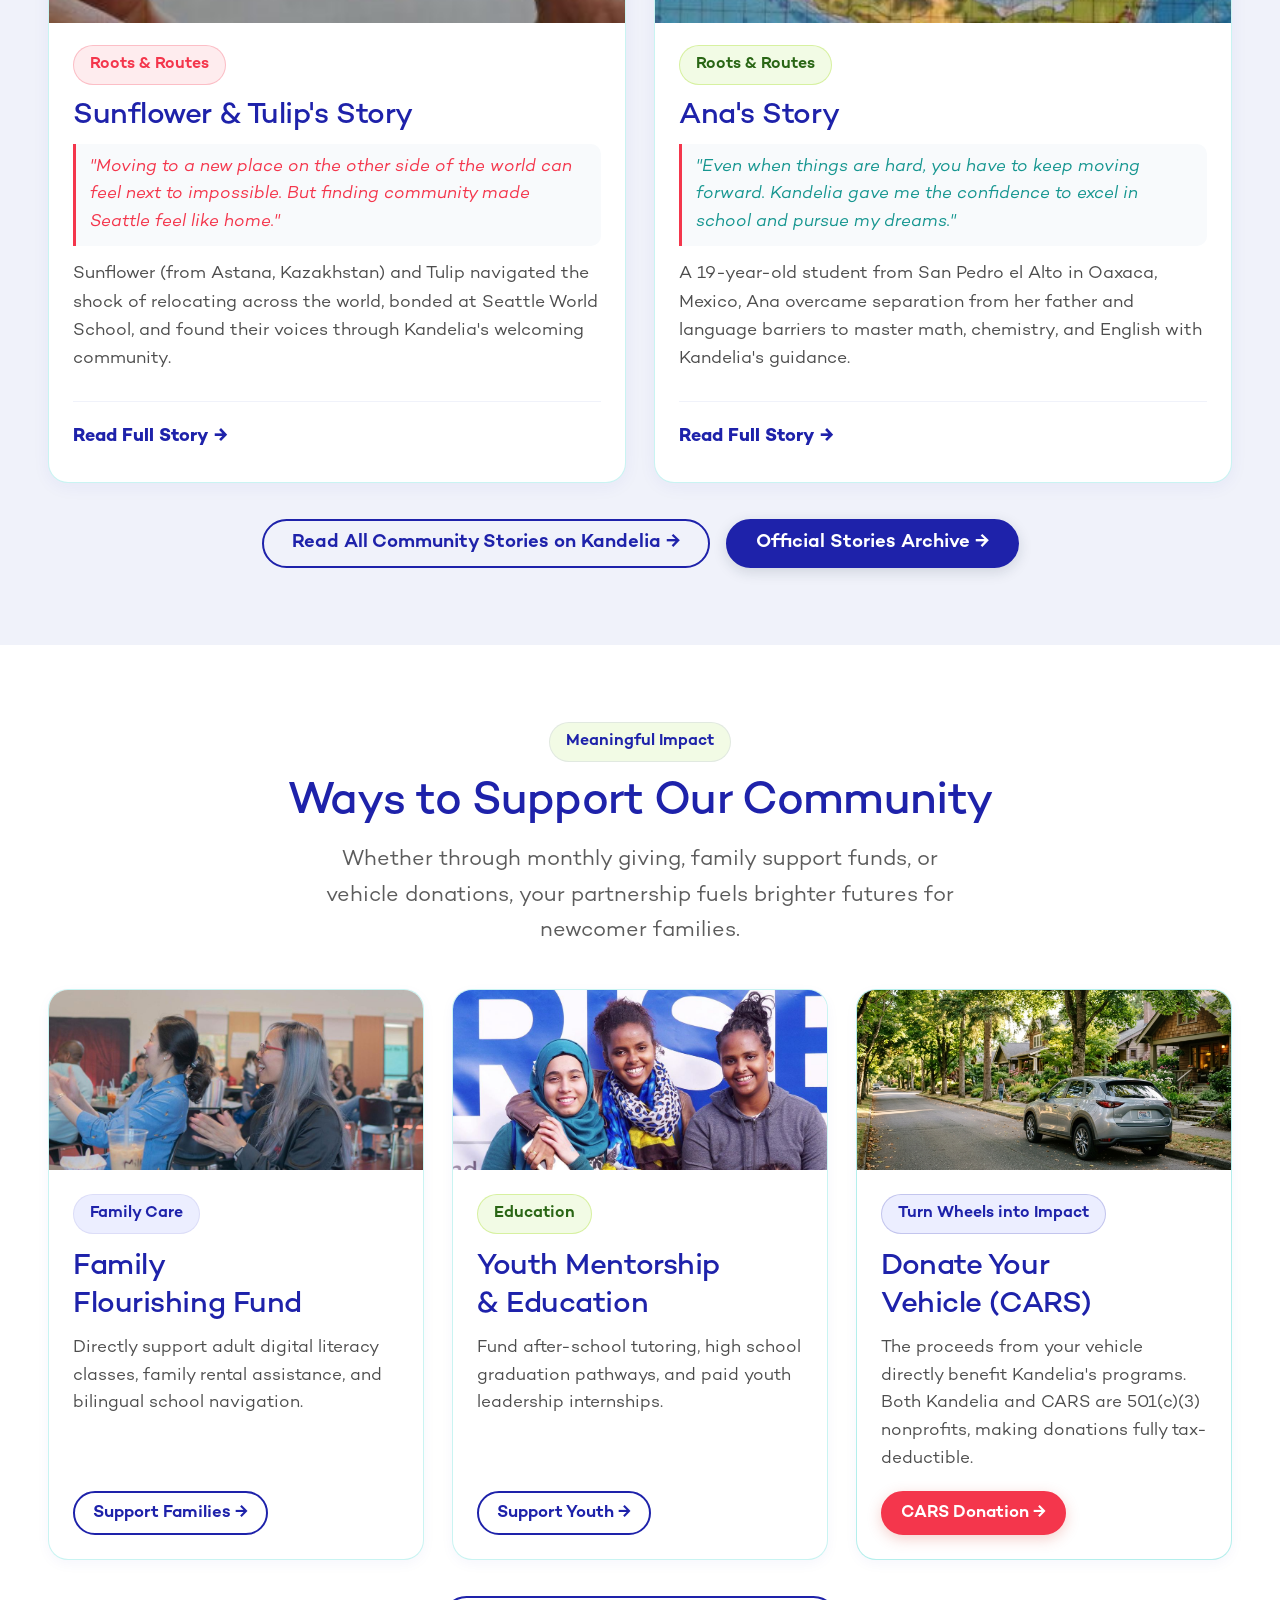
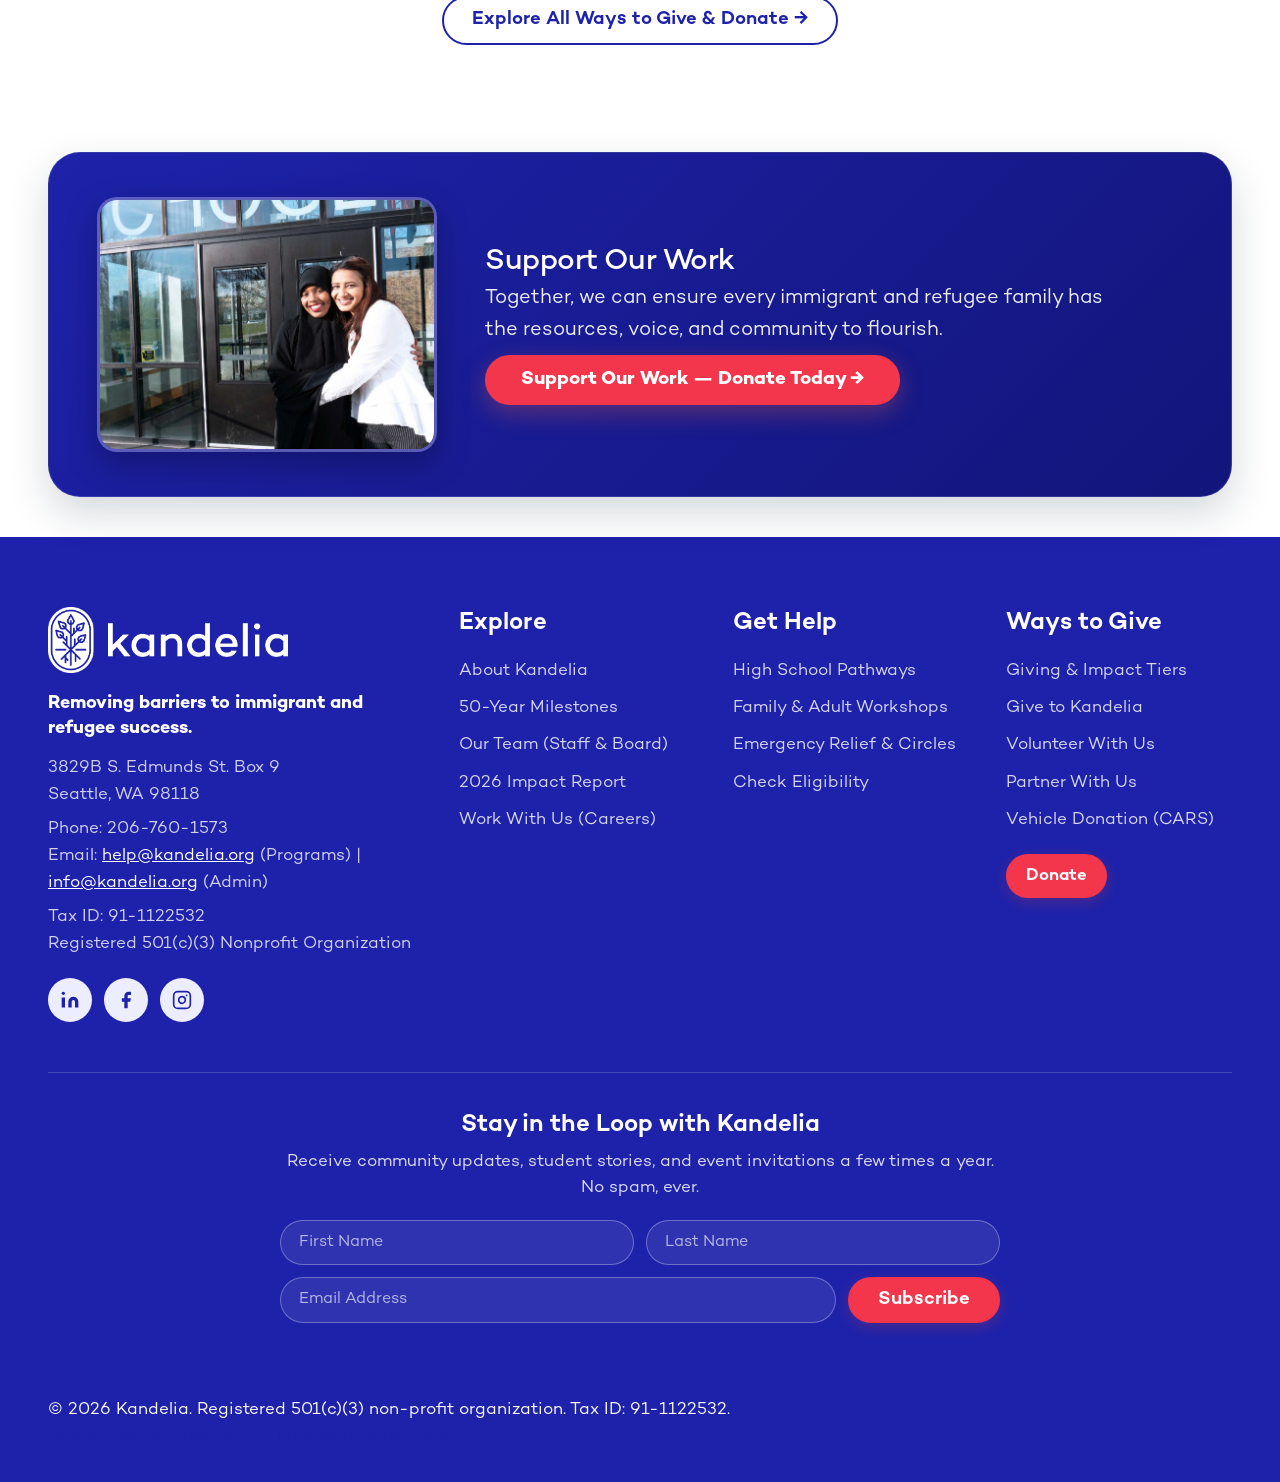
==== commit dcd0847d: "fix(impact-report): open 2026 Impact Report in clean same-page modal and lock footer social SVGs to " ====
--- a/index.html
+++ b/index.html
@@ -575,13 +575,13 @@
           </div>
           <div class="newsletter-social-icons" style="margin-top:14px;">
             <a href="https://linkedin.com/company/kandelia" target="_blank" rel="noopener" class="social-circle-btn" aria-label="LinkedIn">
-              <svg class="icon" viewBox="0 0 24 24" fill="currentColor"><path d="M16 8a6 6 0 0 1 6 6v7h-4v-7a2 2 0 0 0-2-2 2 2 0 0 0-2 2v7h-4v-7a6 6 0 0 1 6-6z"></path><rect x="2" y="9" width="4" height="12"></rect><circle cx="4" cy="4" r="2"></circle></svg>
+              <svg class="icon" width="20" height="20" viewBox="0 0 24 24" fill="currentColor" style="width:20px;height:20px;flex-shrink:0;"><path d="M16 8a6 6 0 0 1 6 6v7h-4v-7a2 2 0 0 0-2-2 2 2 0 0 0-2 2v7h-4v-7a6 6 0 0 1 6-6z"></path><rect x="2" y="9" width="4" height="12"></rect><circle cx="4" cy="4" r="2"></circle></svg>
             </a>
             <a href="https://facebook.com/kandelia" target="_blank" rel="noopener" class="social-circle-btn" aria-label="Facebook">
-              <svg class="icon" viewBox="0 0 24 24" fill="currentColor"><path d="M18 2h-3a5 5 0 0 0-5 5v3H7v4h3v8h4v-8h3l1-4h-4V7a1 1 0 0 1 1-1h3z"></path></svg>
+              <svg class="icon" width="20" height="20" viewBox="0 0 24 24" fill="currentColor" style="width:20px;height:20px;flex-shrink:0;"><path d="M18 2h-3a5 5 0 0 0-5 5v3H7v4h3v8h4v-8h3l1-4h-4V7a1 1 0 0 1 1-1h3z"></path></svg>
             </a>
             <a href="https://instagram.com/kandelia" target="_blank" rel="noopener" class="social-circle-btn" aria-label="Instagram">
-              <svg class="icon" viewBox="0 0 24 24" fill="none" stroke="currentColor" stroke-width="2" stroke-linecap="round" stroke-linejoin="round"><rect x="2" y="2" width="20" height="20" rx="5" ry="5"></rect><path d="M16 11.37A4 4 0 1 1 12.63 8 4 4 0 0 1 16 11.37z"></path><line x1="17.5" y1="6.5" x2="17.51" y2="6.5"></line></svg>
+              <svg class="icon" width="20" height="20" viewBox="0 0 24 24" fill="none" stroke="currentColor" stroke-width="2" stroke-linecap="round" stroke-linejoin="round" style="width:20px;height:20px;flex-shrink:0;"><rect x="2" y="2" width="20" height="20" rx="5" ry="5"></rect><path d="M16 11.37A4 4 0 1 1 12.63 8 4 4 0 0 1 16 11.37z"></path><line x1="17.5" y1="6.5" x2="17.51" y2="6.5"></line></svg>
             </a>
           </div>
         </div>
--- a/styles.css
+++ b/styles.css
@@ -7360,3 +7360,59 @@
   margin-bottom: 18px;
   text-align: left;
 }
+
+/* Lock all social & UI SVG icons against unstyled/flex blowup */
+.social-circle-btn svg,
+svg.icon {
+  width: 20px !important;
+  height: 20px !important;
+  min-width: 20px !important;
+  min-height: 20px !important;
+  max-width: 20px !important;
+  max-height: 20px !important;
+  flex-shrink: 0 !important;
+  display: block;
+}
+
+/* 2026 Impact Report Same-Page Modal Metrics Grid */
+.report-modal-metrics-grid {
+  display: grid;
+  grid-template-columns: repeat(2, minmax(0, 1fr));
+  gap: 14px;
+  margin-bottom: 22px;
+}
+
+.report-metric-tile {
+  border-radius: 16px;
+  padding: 16px 14px;
+  border: 1px solid rgba(30, 34, 170, 0.15);
+  text-align: left;
+}
+
+.report-metric-num {
+  font-size: 1.65rem;
+  font-weight: 700;
+  color: var(--navy);
+  line-height: 1.2;
+  margin-bottom: 4px;
+}
+
+.report-metric-label {
+  font-size: 0.92rem;
+  font-weight: 700;
+  margin-bottom: 4px;
+}
+
+.report-metric-tile p {
+  font-size: 0.84rem;
+  line-height: 1.45;
+  color: var(--text-body);
+  margin: 0;
+}
+
+@media (max-width: 520px) {
+  .report-modal-metrics-grid {
+    grid-template-columns: minmax(0, 1fr);
+    gap: 10px;
+  }
+}
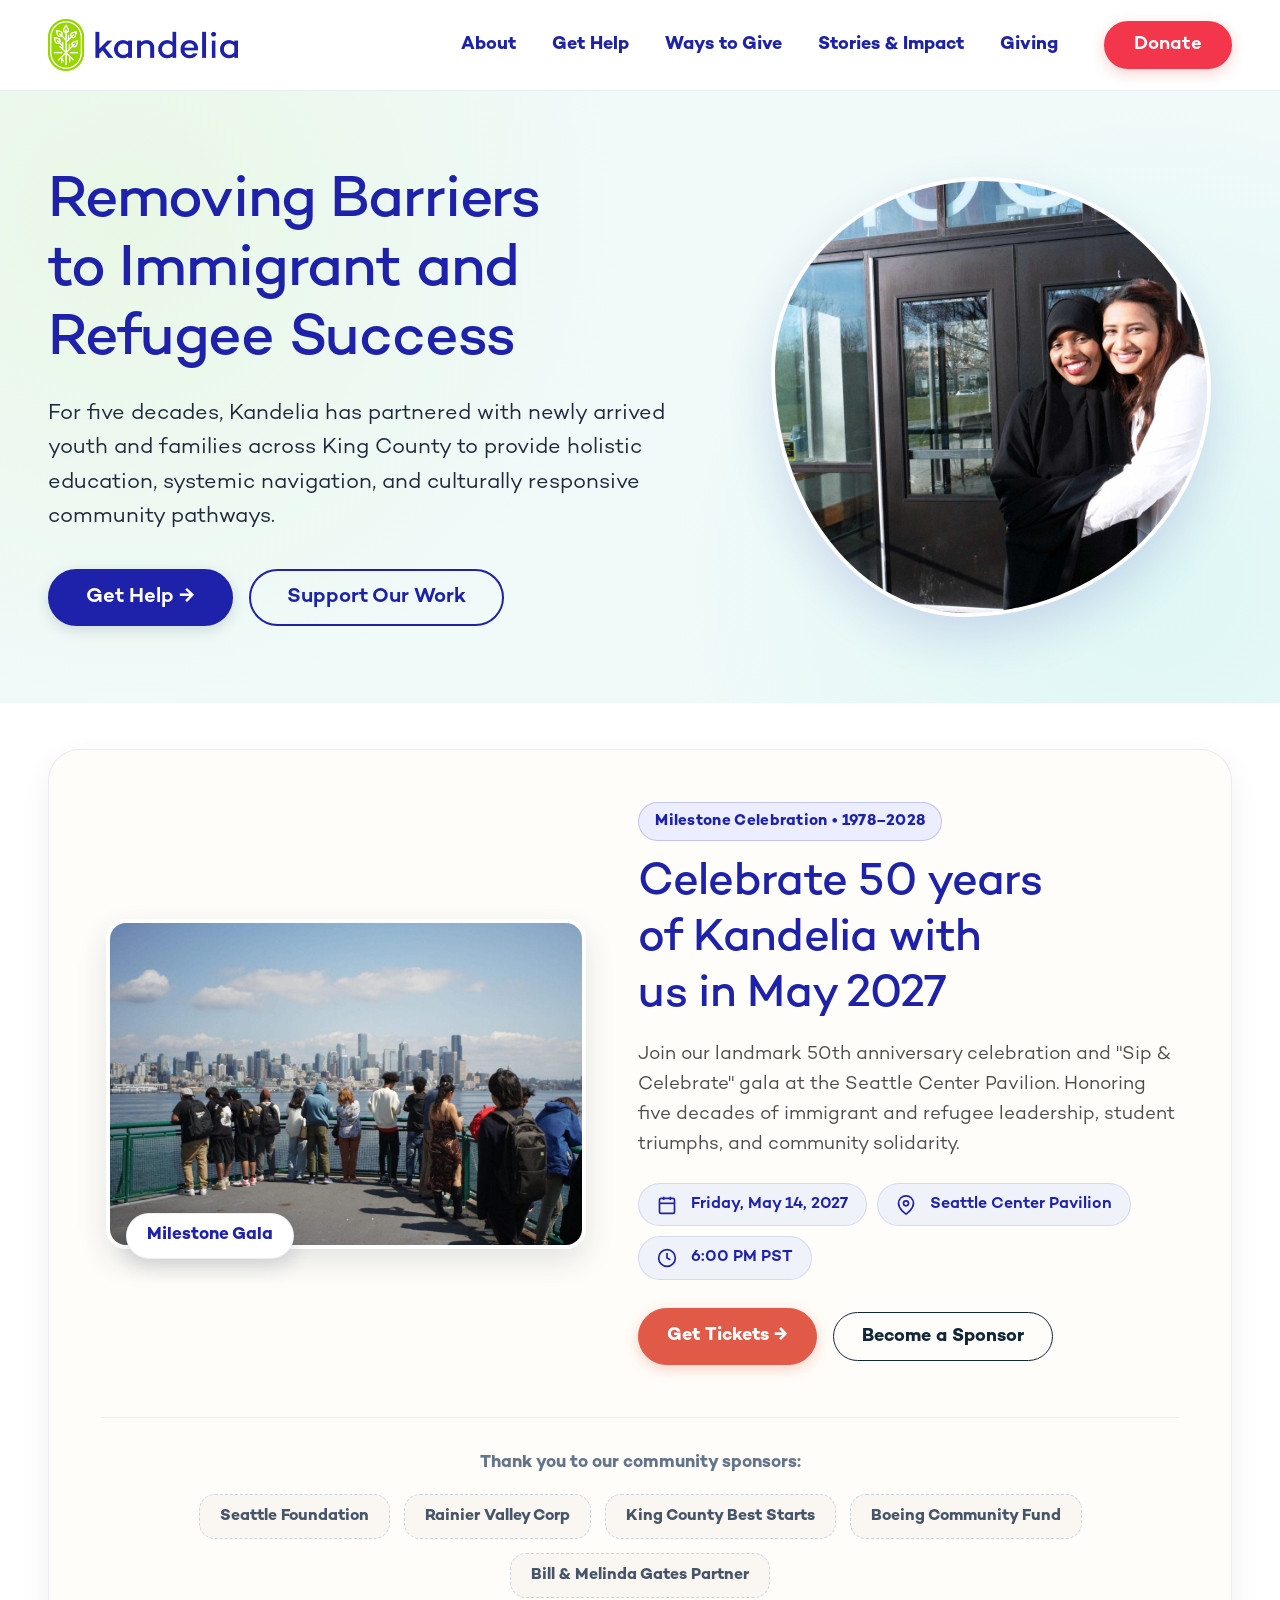
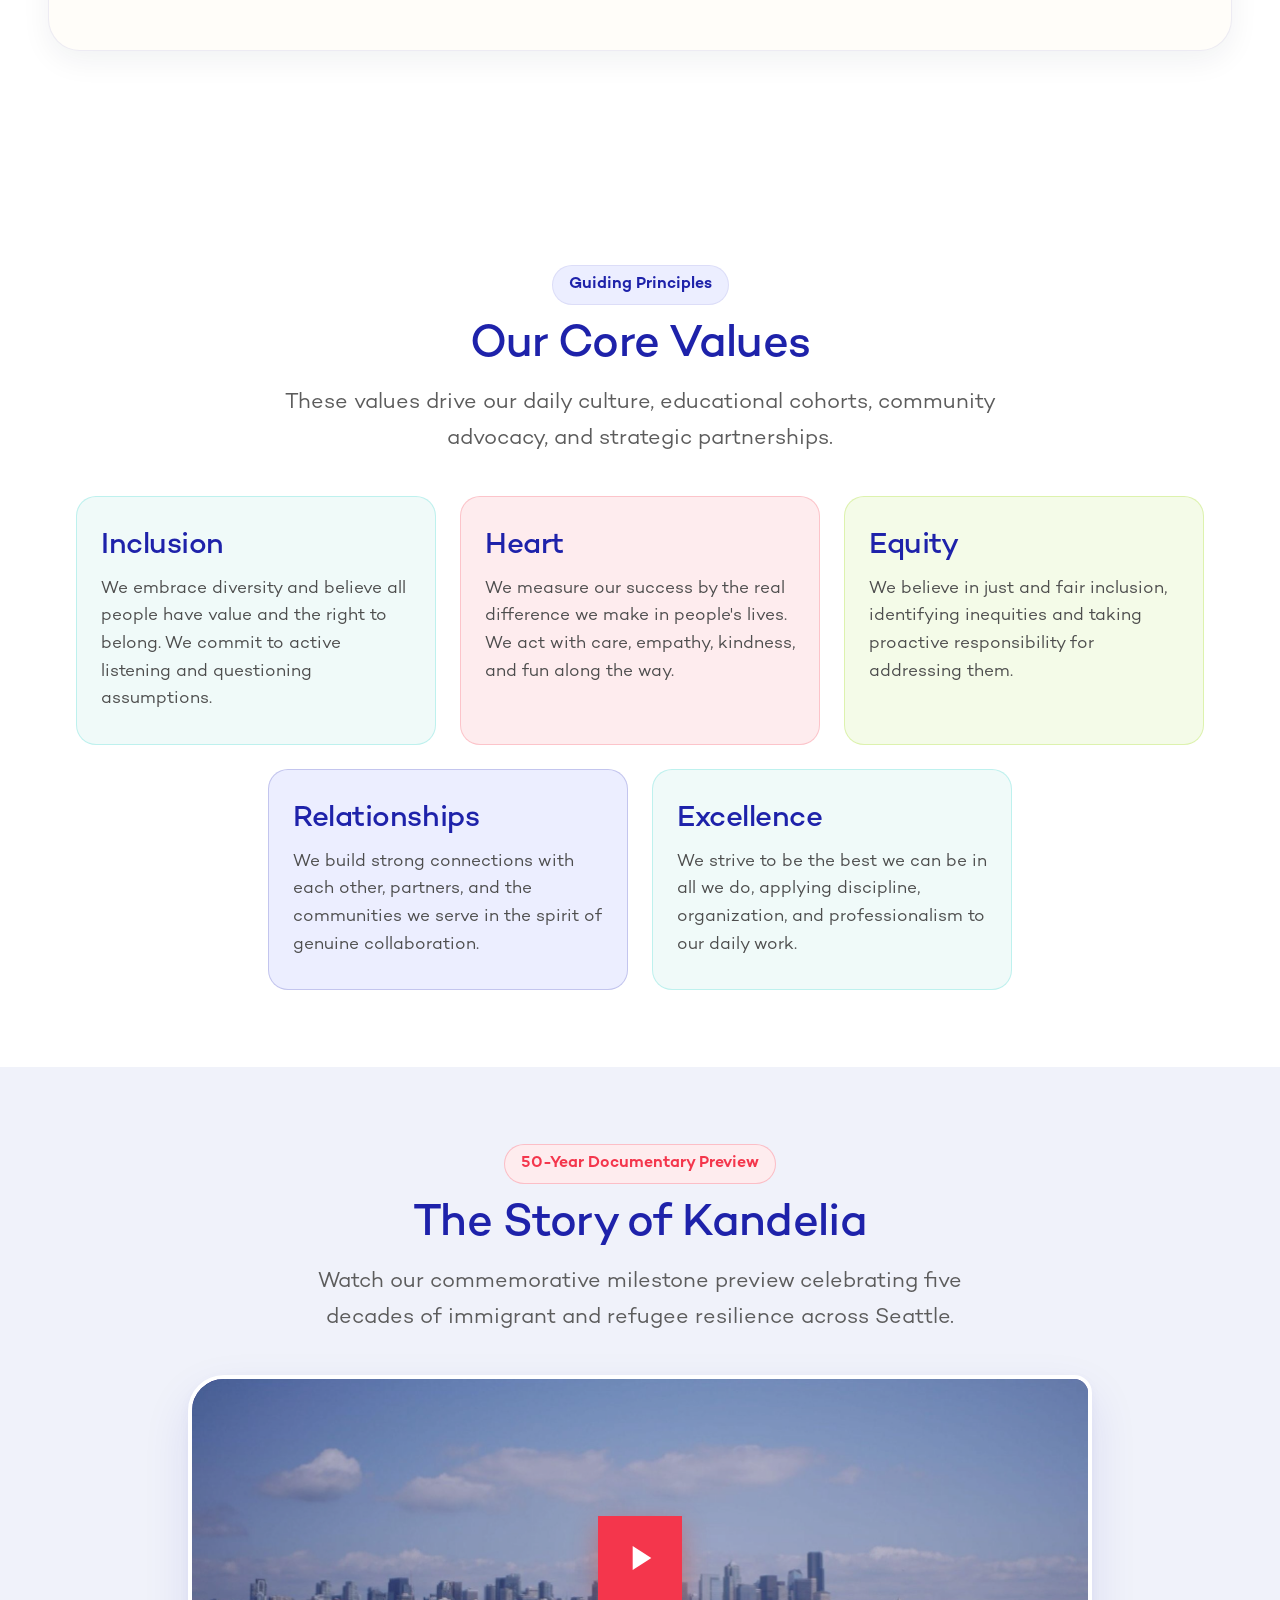
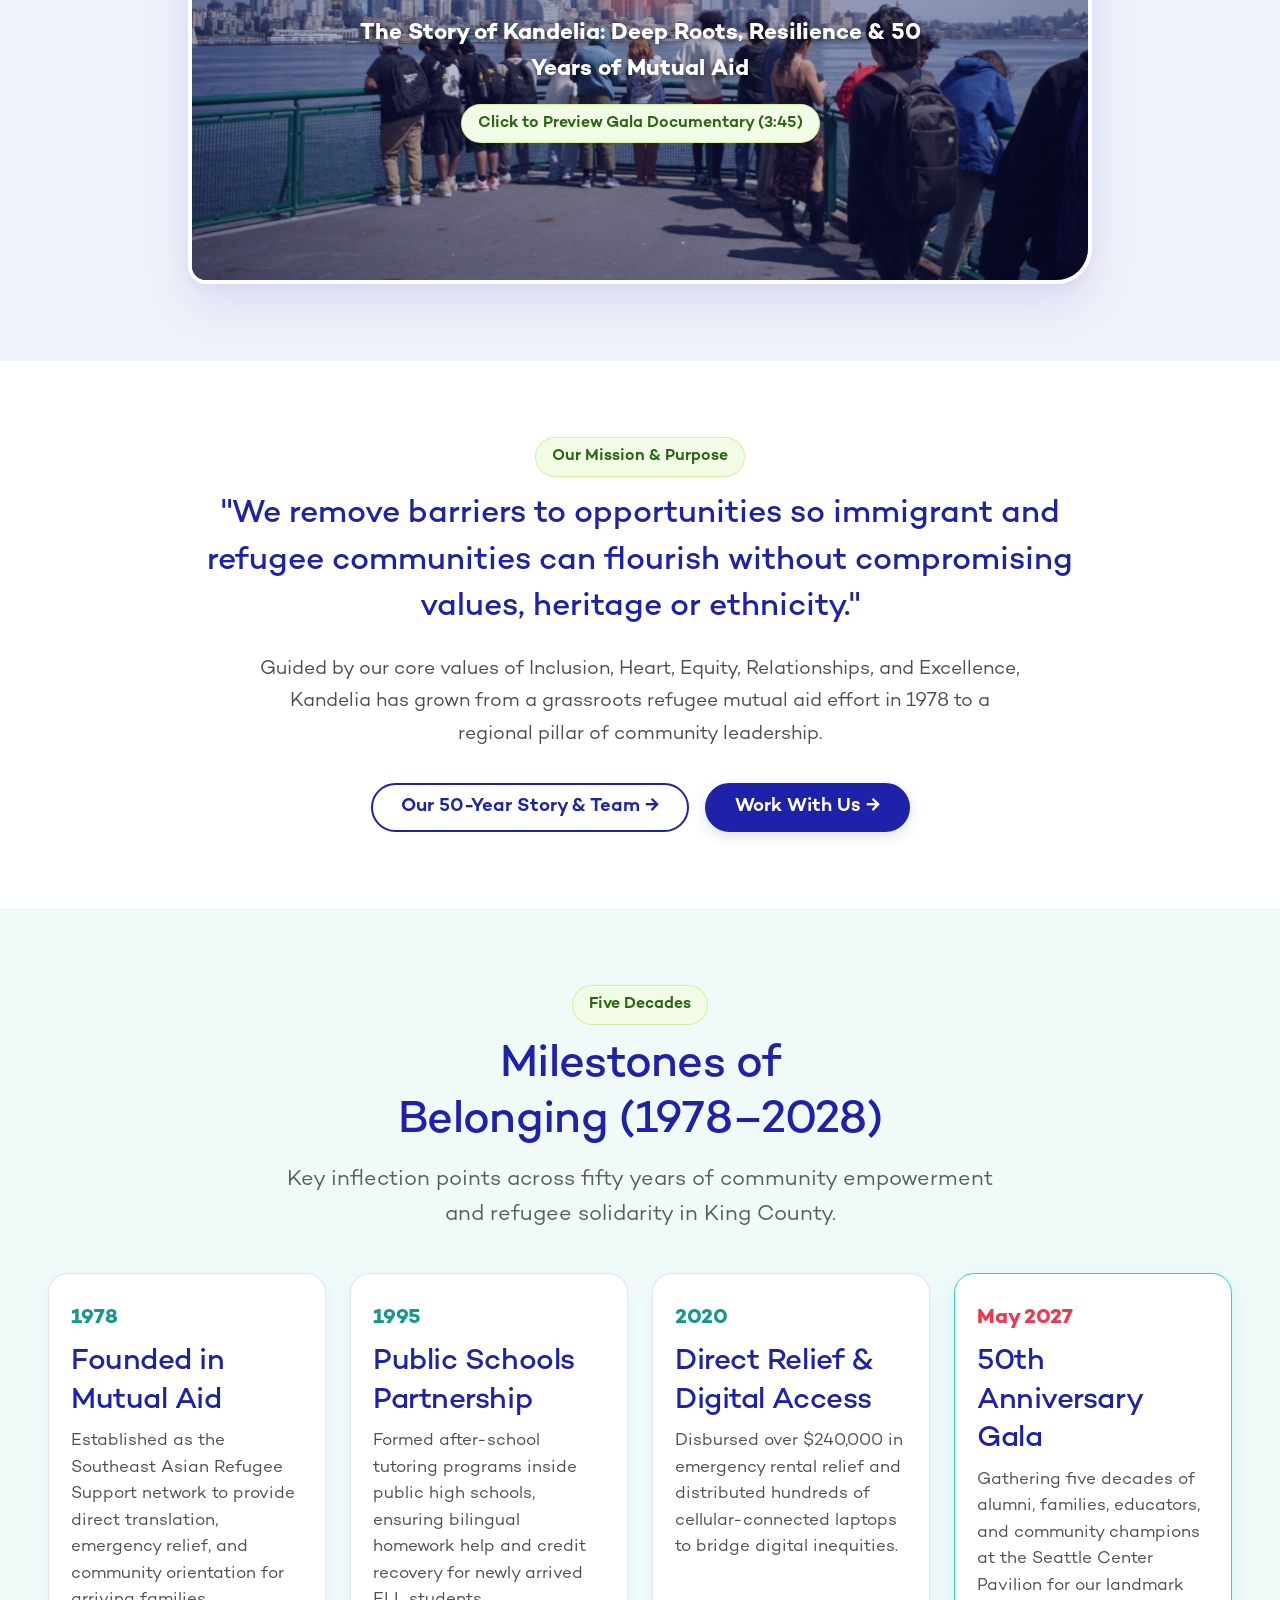
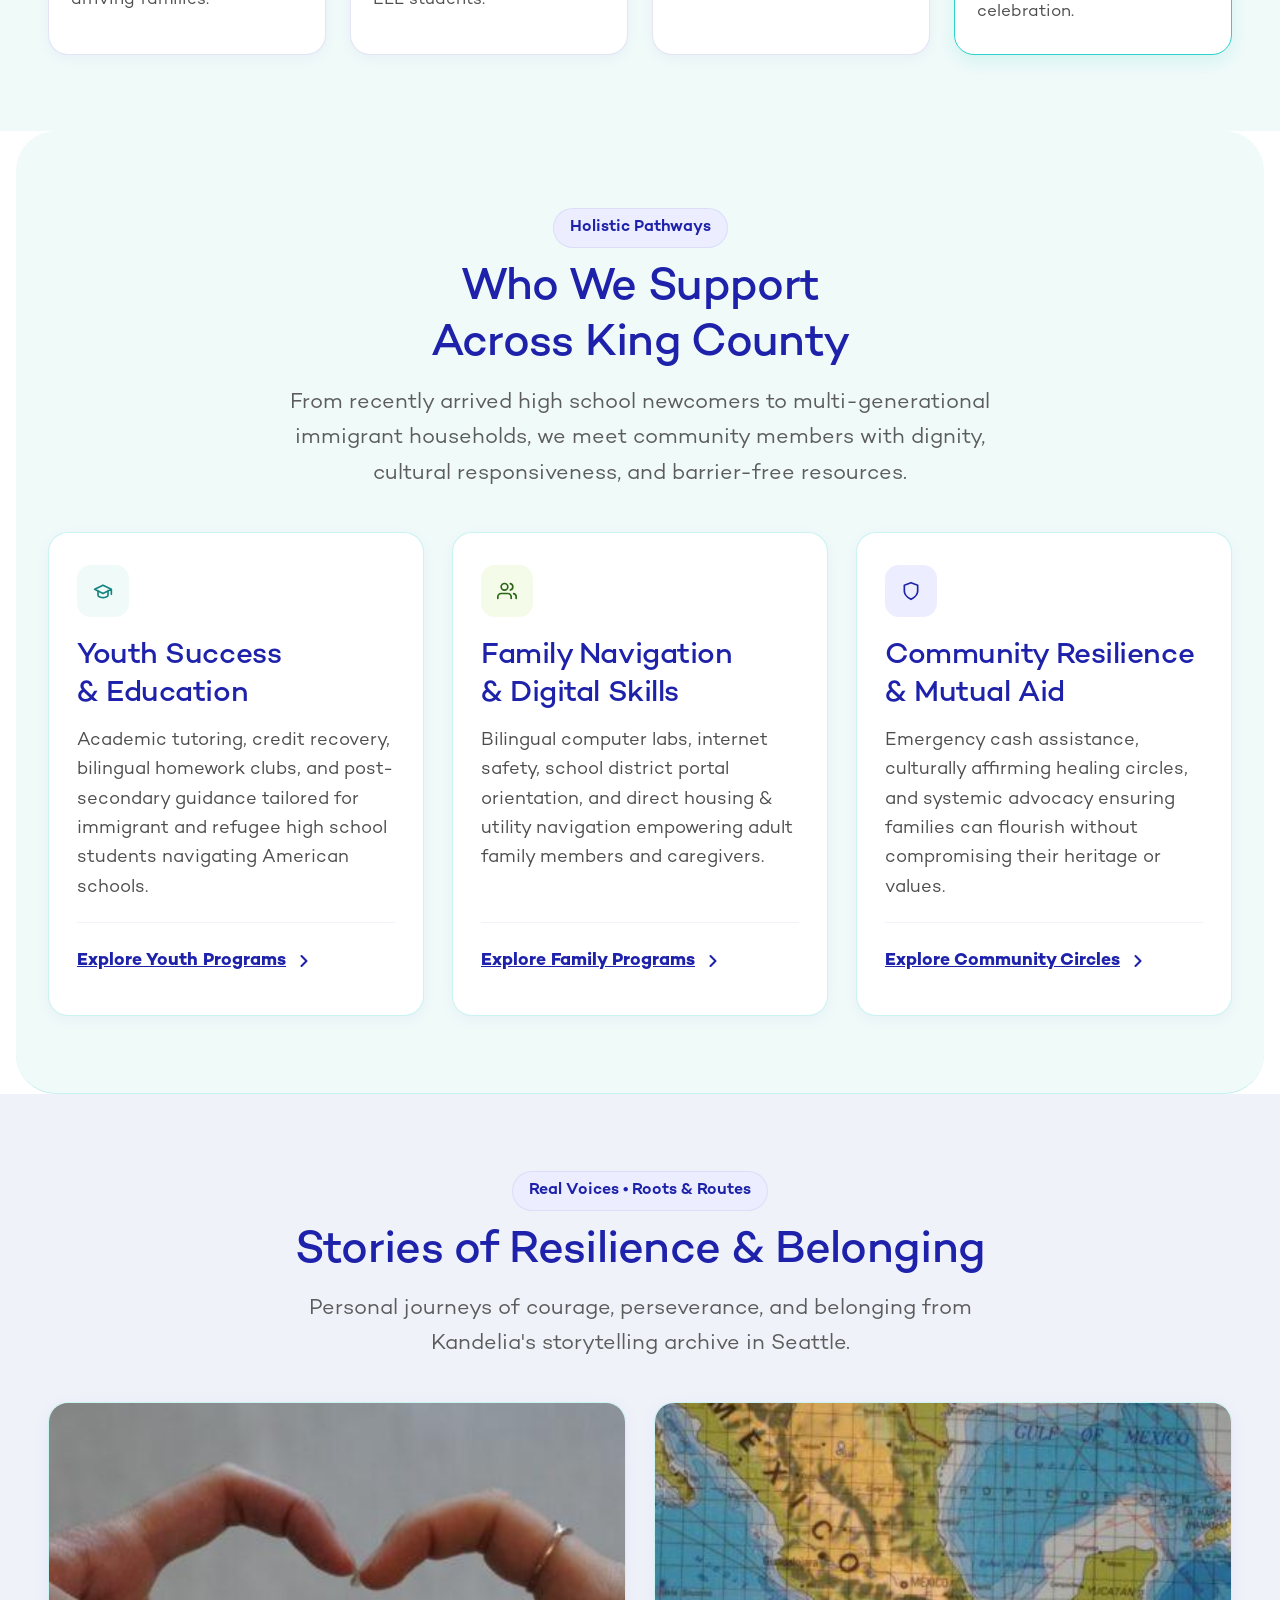
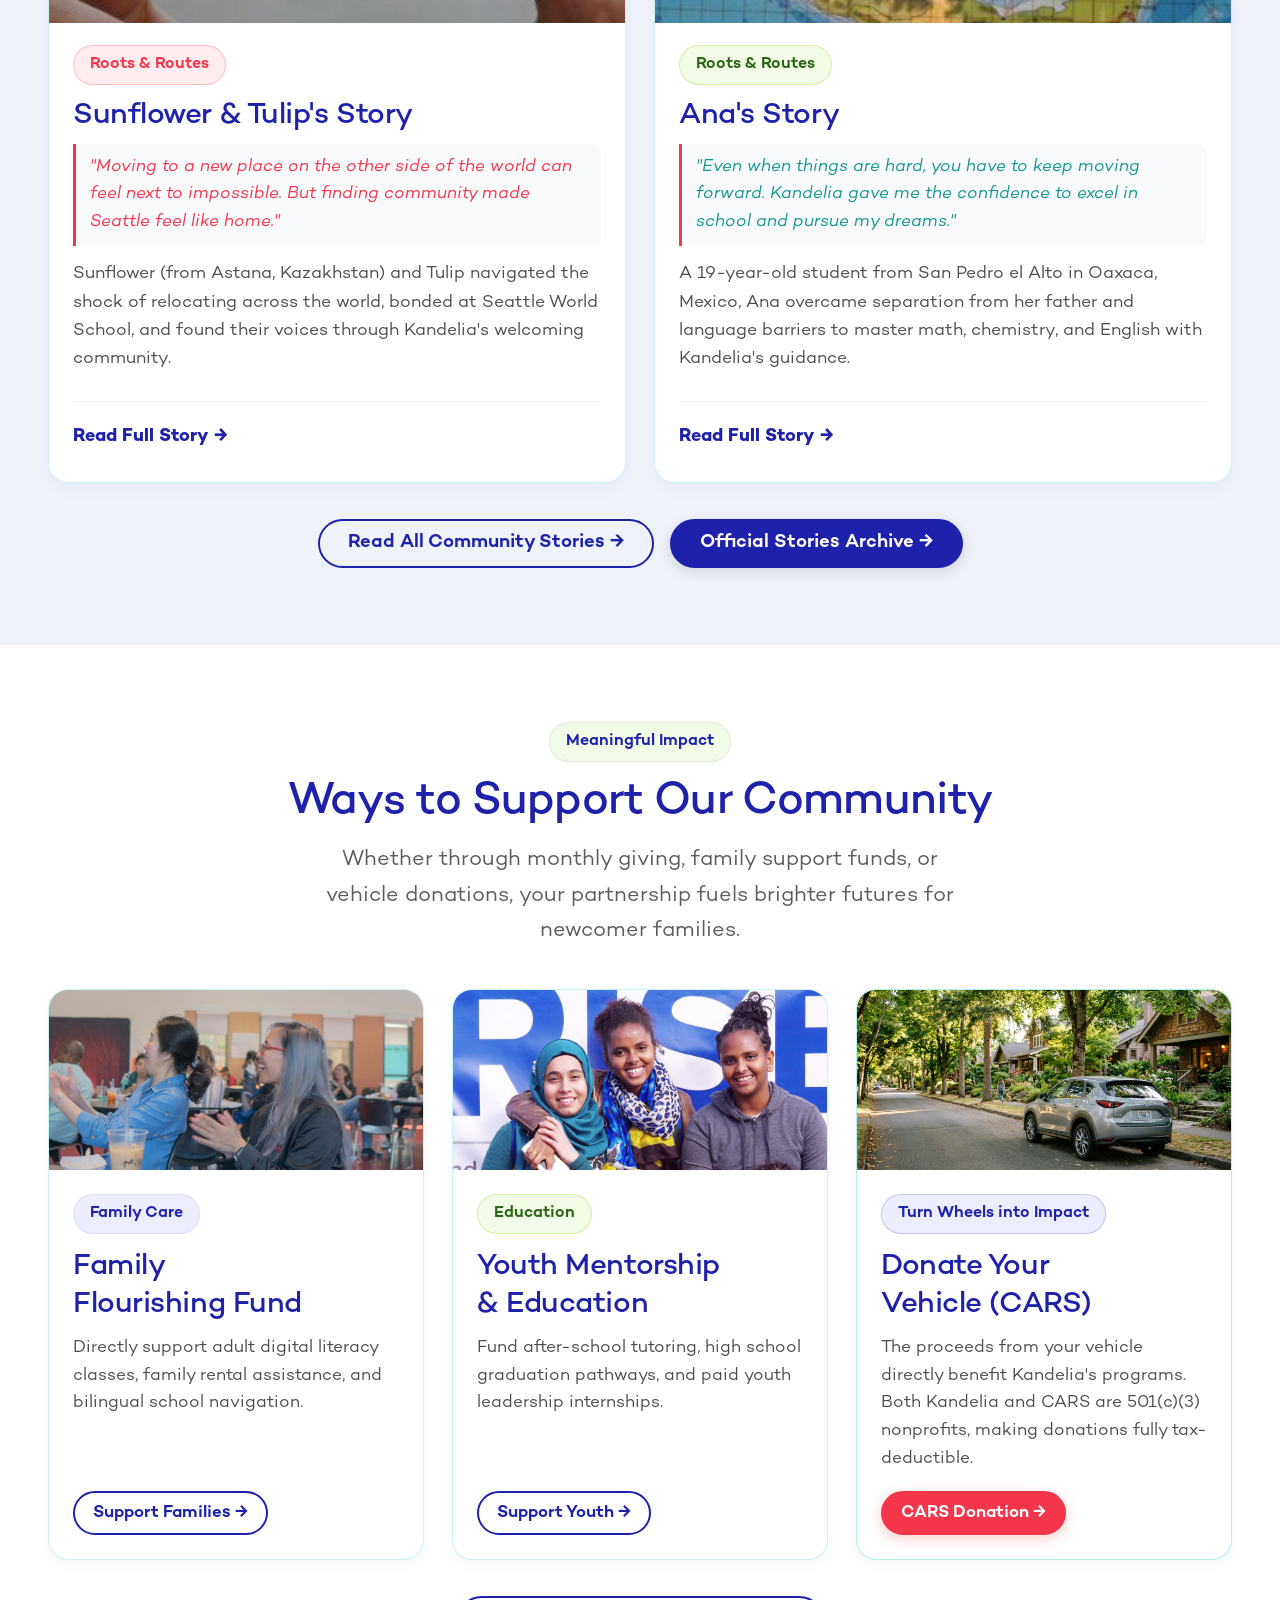
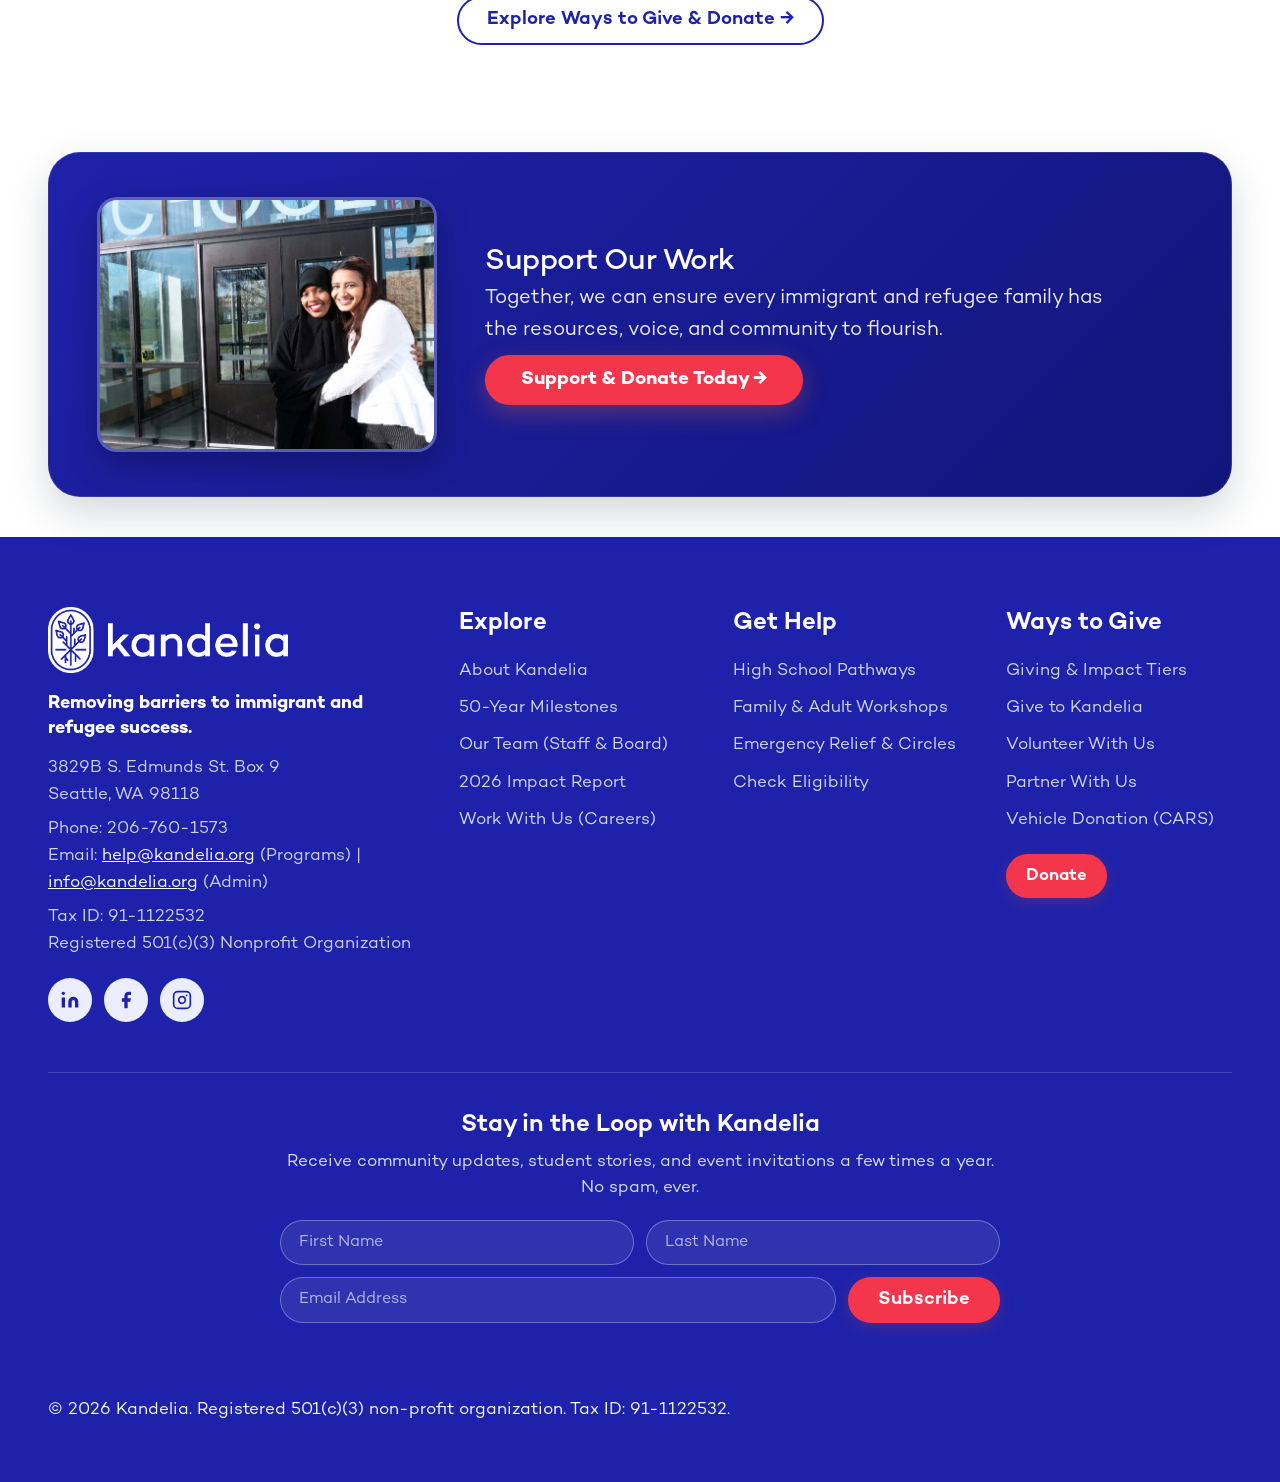
==== commit c29412d9: "fix(mobile-buttons): keep all CTA buttons and arrows on a clean single line at 360px" ====
--- a/index.html
+++ b/index.html
@@ -231,7 +231,7 @@
           Guided by our core values of Inclusion, Heart, Equity, Relationships, and Excellence, Kandelia has grown from a grassroots refugee mutual aid effort in 1978 to a regional pillar of community leadership.
         </p>
         <div style="display:flex; justify-content:center; gap:16px; flex-wrap:wrap;">
-          <a class="btn btn-outline" href="/about">Discover Our 50-Year Story & Team →</a>
+          <a class="btn btn-outline" href="/about">Our 50-Year Story &amp; Team&nbsp;→</a>
           <a class="btn btn-primary" href="/careers">Work With Us →</a>
         </div>
       </div>
@@ -459,7 +459,7 @@
         </div>
 
         <div style="text-align:center; margin-top:36px; display:flex; justify-content:center; gap:16px; flex-wrap:wrap;">
-          <a class="btn btn-outline" href="/stories">Read All Community Stories on Kandelia →</a>
+          <a class="btn btn-outline" href="/stories">Read All Community Stories&nbsp;→</a>
           <a class="btn btn-primary" href="/stories">Official Stories Archive →</a>
         </div>
       </div>
@@ -524,7 +524,7 @@
         </div>
 
         <div style="text-align:center; margin-top:36px;">
-          <a class="btn btn-outline" href="/ways-to-give">Explore All Ways to Give & Donate →</a>
+          <a class="btn btn-outline" href="/ways-to-give">Explore Ways to Give &amp; Donate&nbsp;→</a>
         </div>
       </div>
     </section>
@@ -549,7 +549,7 @@
               Together, we can ensure every immigrant and refugee family has the resources, voice, and community to flourish.
             </p>
             <div class="support-banner-action">
-              <a class="btn btn-coral btn-lg support-donate-pill-btn" href="https://kandelia-bloom.kindful.com/embeds/75568458-194c-4924-8a1b-de2cd76e4f92" target="_blank" rel="noopener">Support Our Work — Donate Today →</a>
+              <a class="btn btn-coral btn-lg support-donate-pill-btn" href="https://kandelia-bloom.kindful.com/embeds/75568458-194c-4924-8a1b-de2cd76e4f92" target="_blank" rel="noopener">Support &amp; Donate Today&nbsp;→</a>
             </div>
           </div>
         </div>
@@ -642,8 +642,8 @@
           &copy; <span id="copyright-year">2026</span> Kandelia. Registered 501(c)(3) non-profit organization. Tax ID: 91-1122532.
         </div>
         <div class="footer-bottom-links">
-          <a href="#">Privacy Policy</a>
-          <a href="#">Terms of Use</a>
+          <a href="#privacy-policy" class="open-privacy-modal">Privacy Policy</a>
+          <a href="#terms-of-use" class="open-terms-modal">Terms of Use</a>
           <a href="/about#impact-report">Financial Transparency</a>
         </div>
       </div>
--- a/styles.css
+++ b/styles.css
@@ -4553,6 +4553,10 @@
   overflow: hidden;
   transition: max-height 350ms cubic-bezier(0.16, 1, 0.3, 1);
   padding: 0 28px;
+}
+
+.faq-item.active .faq-answer {
+  max-height: 600px;
 }
 
 .faq-answer-inner {
@@ -6765,20 +6769,22 @@
     margin-top: 6px !important;
   }
 
-  /* Allow long CTA buttons to wrap cleanly inside mobile viewports & cards */
+  /* Compact single-line friendly CTA buttons on mobile */
   .btn,
   .btn-lg,
   .btn-outline,
   .btn-primary,
   .btn-teal,
-  .support-donate-pill-btn {
+  .support-donate-pill-btn,
+  .event-ticket-btn,
+  .event-sponsor-btn {
     white-space: normal !important;
     text-align: center !important;
-    line-height: 1.3 !important;
+    line-height: 1.25 !important;
     height: auto !important;
     max-width: 100% !important;
-    padding: 12px 20px !important;
-    font-size: 0.95rem !important;
+    padding: 11px 16px !important;
+    font-size: 0.9rem !important;
   }
 
   /* Keep header Donate button single-line */
@@ -7416,3 +7422,30 @@
     gap: 10px;
   }
 }
+
+@media (max-width: 767px) {
+  .hr-contact-card {
+    padding: 24px 14px !important;
+    border-radius: 18px !important;
+  }
+  .hr-contact-card .btn {
+    width: 100% !important;
+  }
+}
+
+/* Mobile-Native Platform Polish */
+html {
+  -webkit-tap-highlight-color: transparent;
+}
+
+button, a, [role="button"] {
+  touch-action: manipulation;
+}
+
+.carousel-container {
+  touch-action: pan-y;
+}
+
+.modal-dialog {
+  overscroll-behavior: contain;
+}
